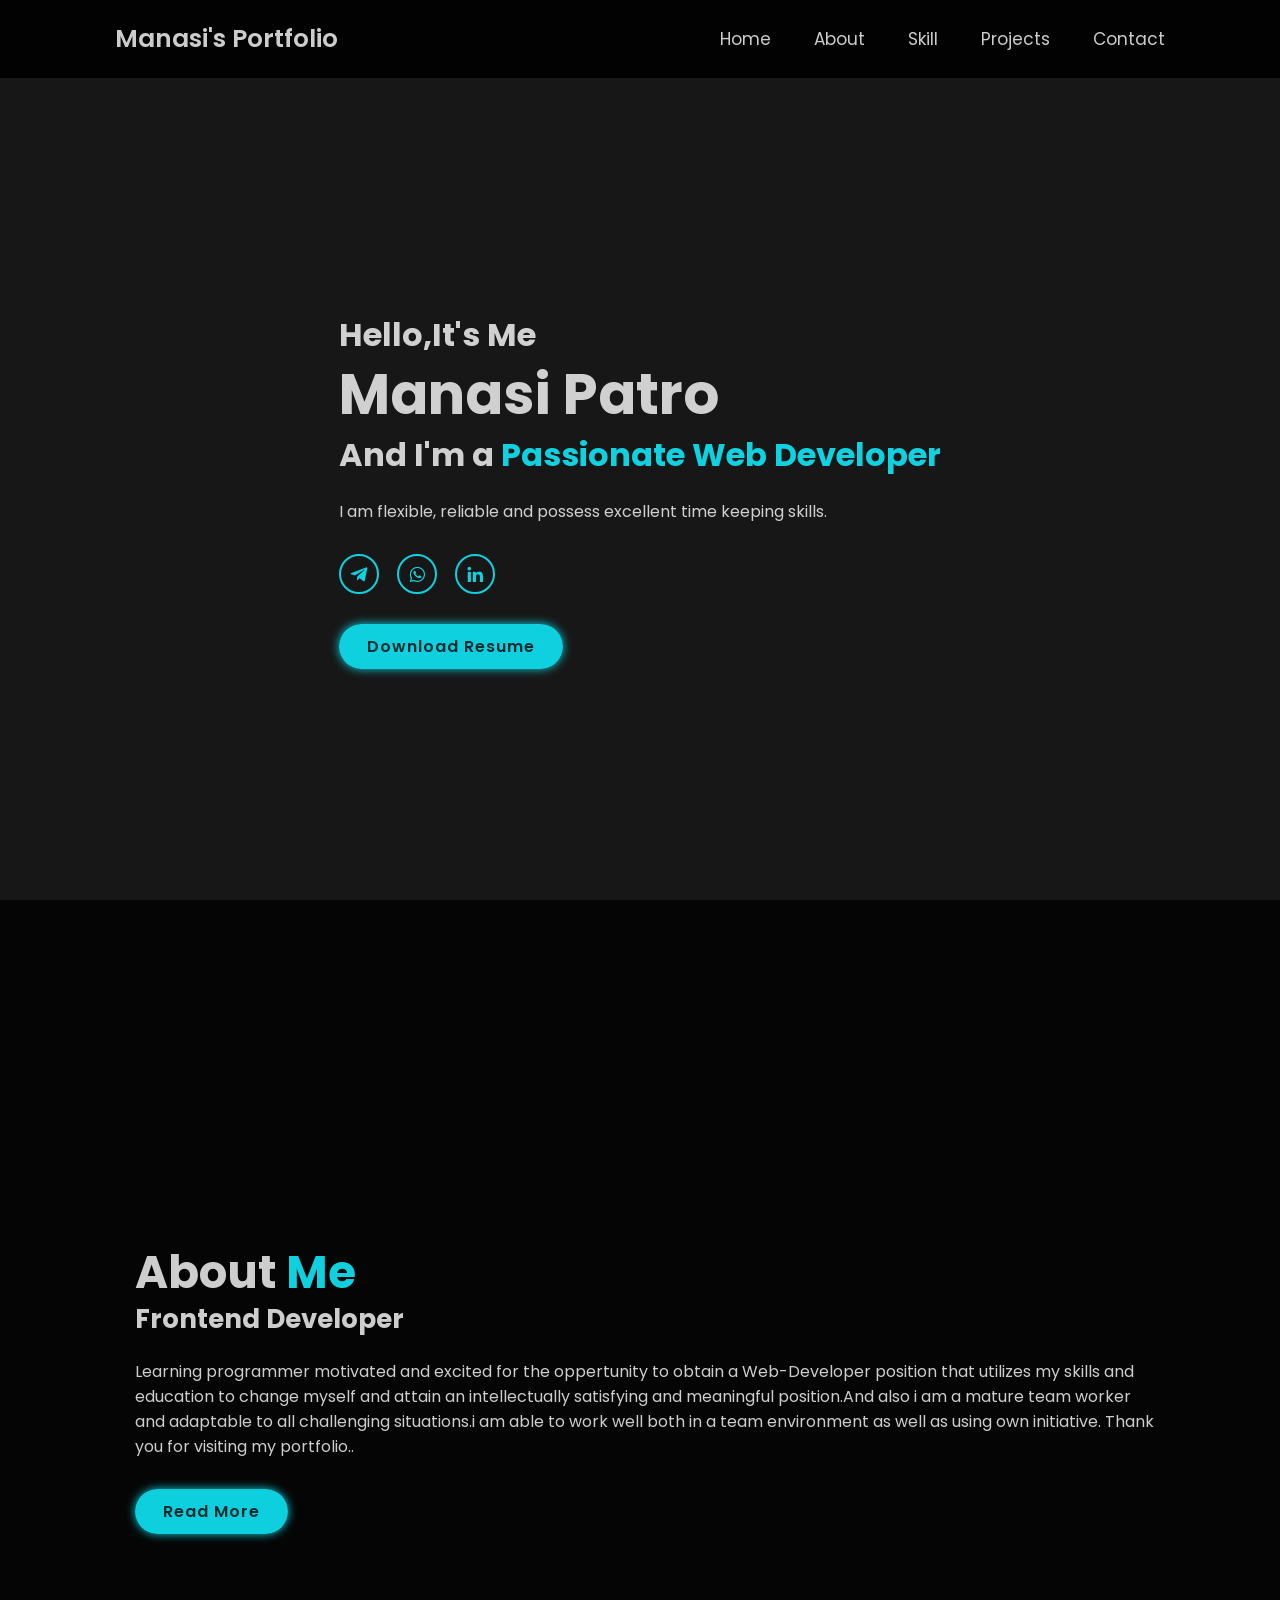
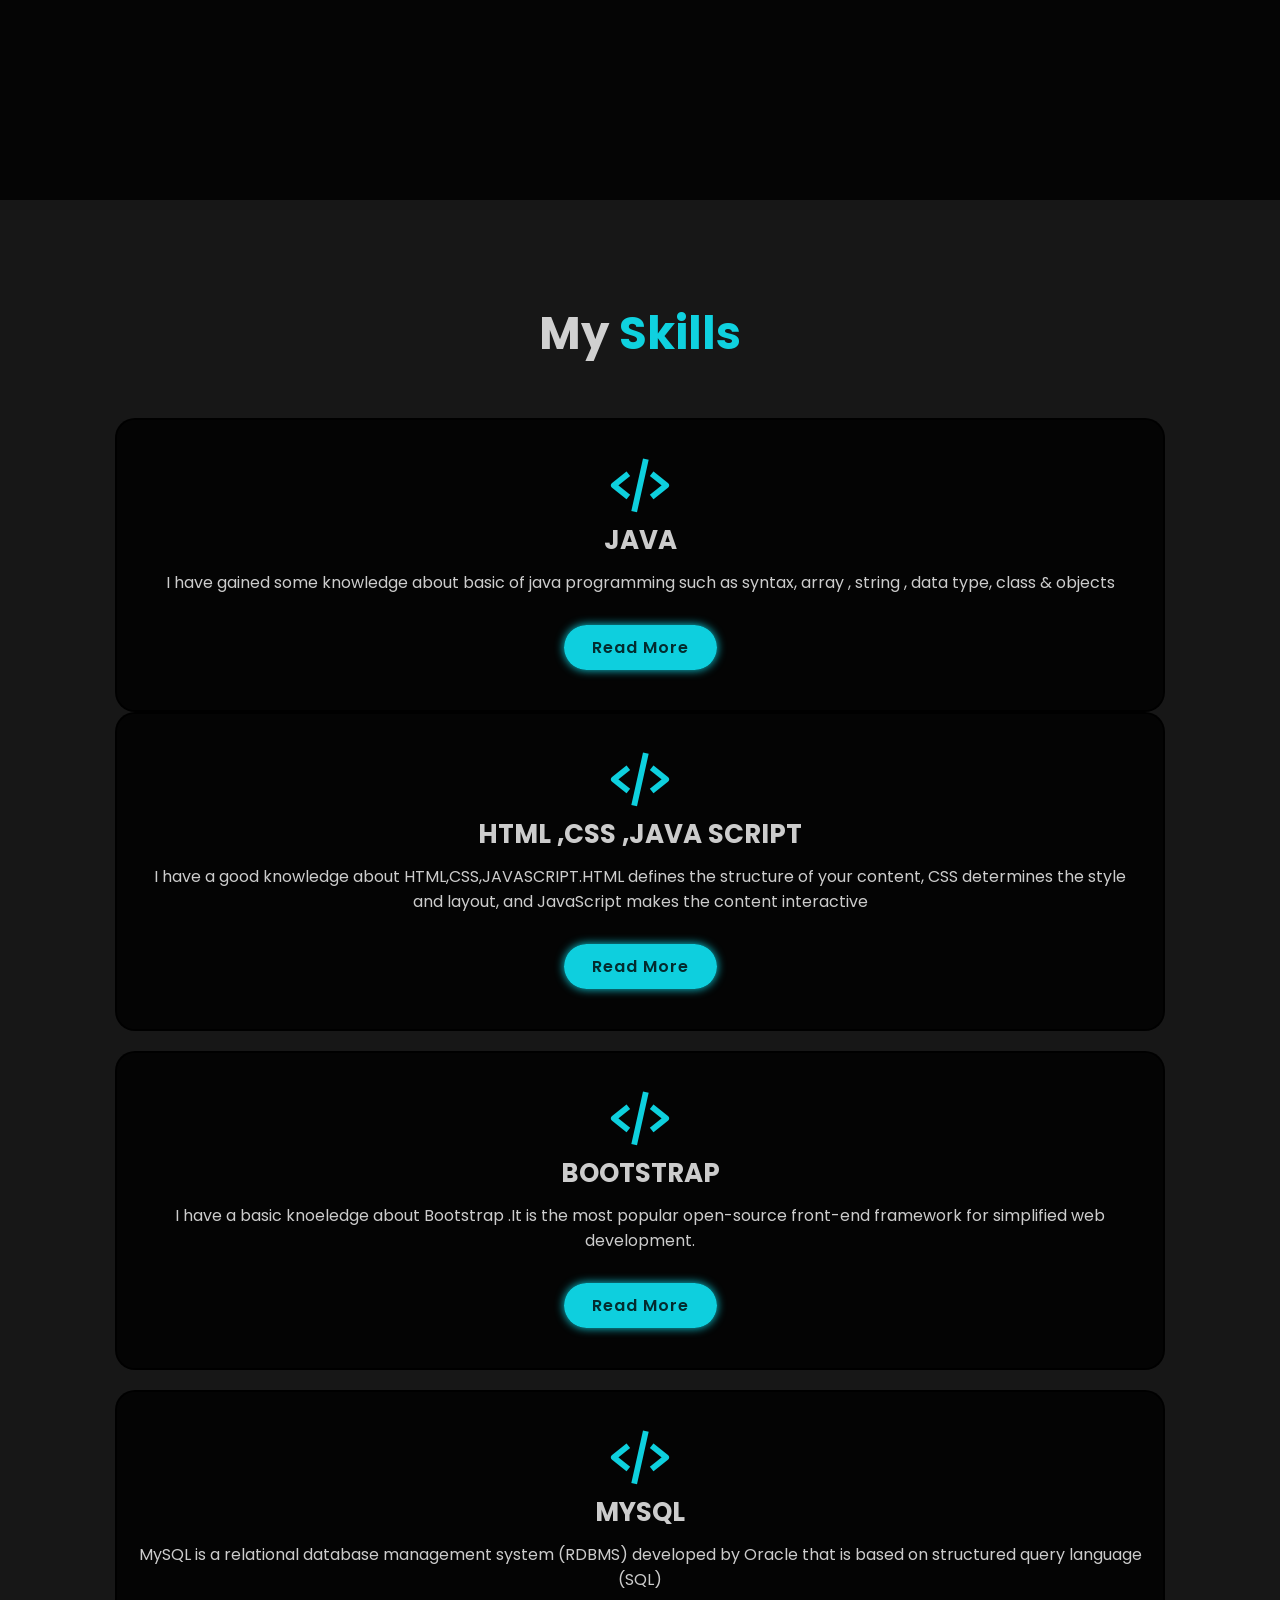
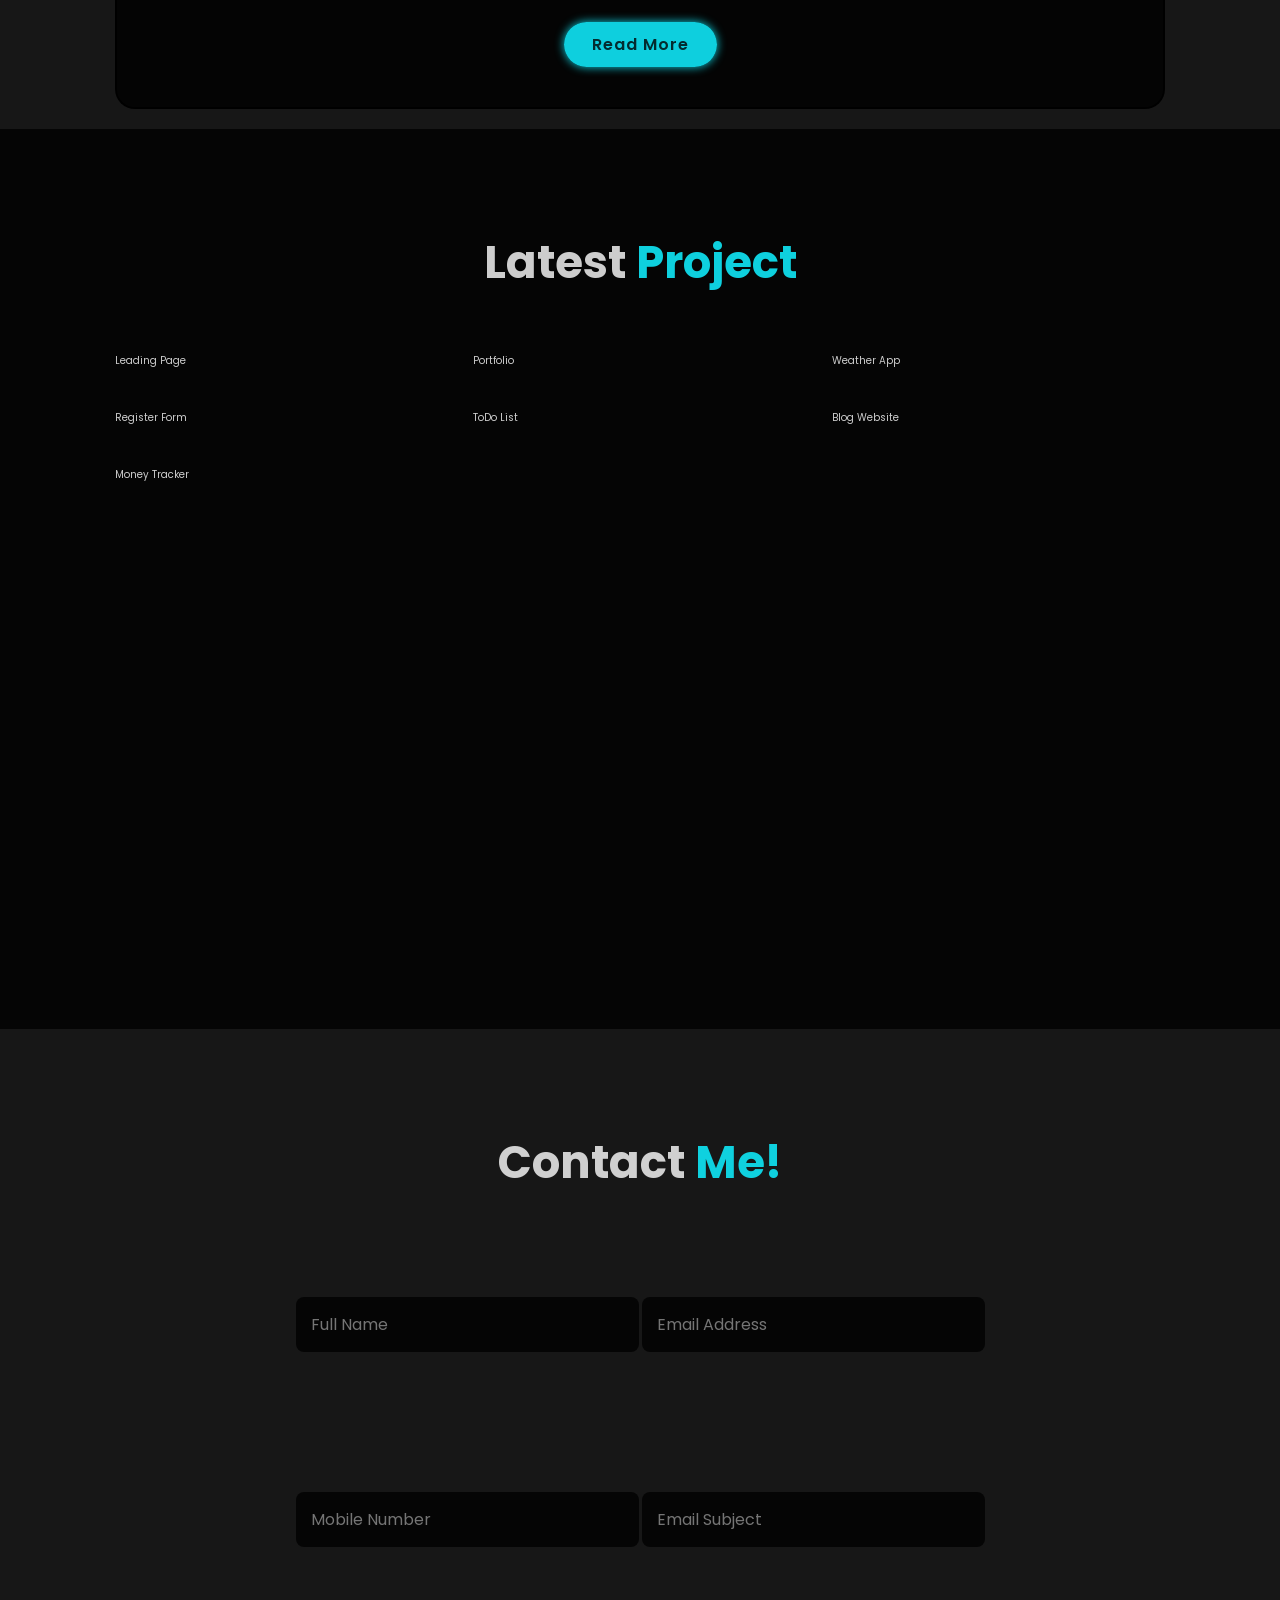
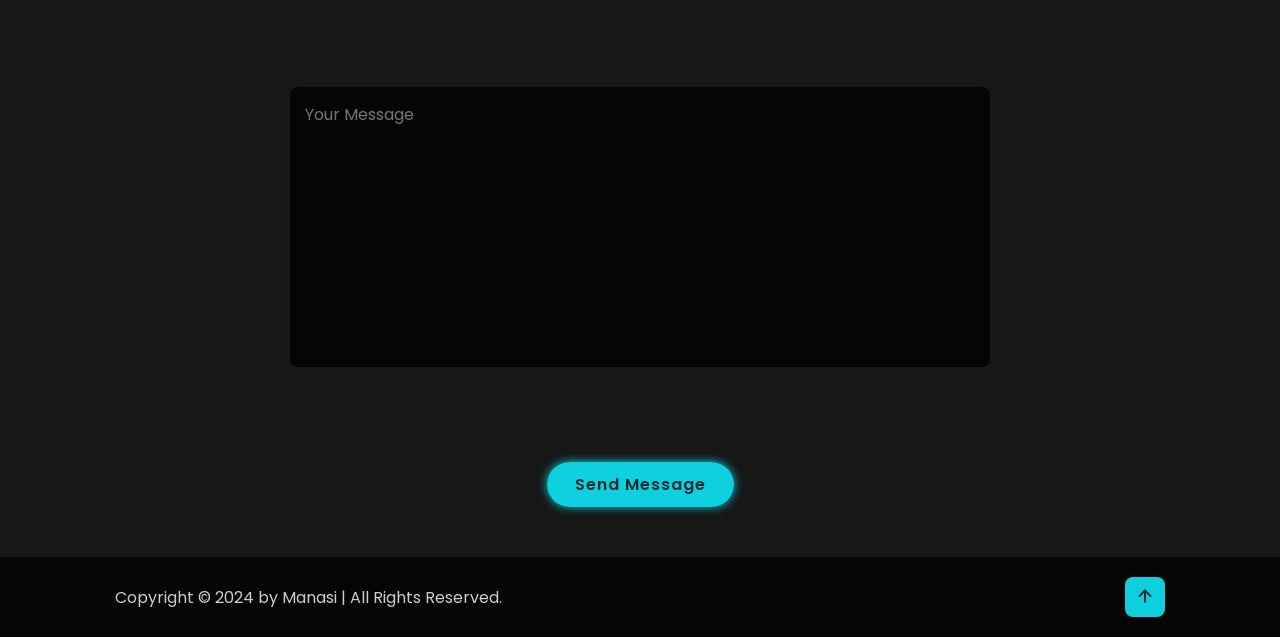
==== index.html @ 5346c467 "portfolio" ====
<!DOCTYPE html>
<html lang="en">

<head>
    <meta charset="UTF-8">
    <meta name="viewport" content="width=device-width, initial-scale=1.0">
    <title>Responsive Personal Portfolio Website Design.</title>

    <link href='https://unpkg.com/boxicons@2.1.4/css/boxicons.min.css' rel='stylesheet'>

    <link rel="stylesheet" href="style.css">
</head>

<body>
    <header class="header">
        <a href="#" class="logo">Manasi's Portfolio</a>

        <i class='bx bx-menu' id="menu-icon"></i>

        <nav class="navbar">
            <a href="#home">Home</a>
            <a href="#about">About</a>
            <a href="#skills">Skill</a>
            <a href="#projects">Projects</a>
            <a href="#contact ">Contact </a>
        </nav>
    </header>

    <section class="home" id="home">
        <div class="home-content">
            <h3>Hello,It's Me</h3>
            <h1>Manasi Patro</h1>
            <h3>And I'm a <span>Passionate Web Developer</span></h3>
            <p>I am flexible, reliable and possess excellent time keeping skills.</p>
            <div class="Social-media">
                <a href="#"><i class='bx bxl-telegram'></i></a>
                <a href="#"><i class='bx bxl-whatsapp'></i></a>
                <a href="#"><i class='bx bxl-linkedin'></i></a>
            </div>
            <a href="#" class="btn">Download Resume</a>
        </div>

        <div class="home.img">
            <img src="https://media.licdn.com/dms/image/D5612AQGA36k3PvzLNA/article-cover_image-shrink_600_2000/0/1673002078258?e=2147483647&v=beta&t=s6FqmcZXHw-Go5ogoYI8n3c76YwVMexVpdmlwT5_arY"
                alt="">
        </div>
    </section>

    <section class="about" id="about">
        <div class="about-img">
            <img src="https://media.licdn.com/dms/image/D5612AQGA36k3PvzLNA/article-cover_image-shrink_600_2000/0/1673002078258?e=2147483647&v=beta&t=s6FqmcZXHw-Go5ogoYI8n3c76YwVMexVpdmlwT5_arY"
                alt="">
        </div>

        <div class="about-content">
            <h2 class="heading">About <span>Me</span></h2>
            <h3>Frontend Developer</h3>
            <p>Learning programmer motivated and excited for the oppertunity to obtain a Web-Developer position that
                utilizes my skills and education to change myself and attain an intellectually satisfying and meaningful
                position.And also i am a mature team worker and adaptable to all challenging situations.i am able to
                work
                well both in a team environment as well as using own initiative. Thank you for visiting my portfolio..
            </p>

            <a href="#" class="btn">Read More</a>
        </div>
    </section>

    <section class="skills" id="skills">
        <h2 class="heading">My<span> Skills</span></h2>

        <div class="skills-container">
            <div class="skills-box">
                <i class="bx bx-code-alt"></i>
                <h3>JAVA</h3>
                <p>I have gained some knowledge about basic of java programming such as syntax, array , string , data
                    type, class & objects</p>
                <a href="#" class="btn">Read More</a>
            </div>
        </div>


        <div class="skills-container">
            <div class="skills-box">
                <i class="bx bx-code-alt"></i>
                <h3>HTML ,CSS ,JAVA SCRIPT</h3>
                <p>I have a good knowledge about HTML,CSS,JAVASCRIPT.HTML defines the structure of your content, CSS
                    determines the style and layout, and JavaScript makes the content interactive</p>
                <a href="#" class="btn">Read More</a>
            </div>

            <div class="skills-container">
                <div class="skills-box">
                    <i class="bx bx-code-alt"></i>
                    <h3>BOOTSTRAP</h3>
                    <p>I have a basic knoeledge about Bootstrap .It is the most popular open-source front-end framework
                        for simplified web development.</p>
                    <a href="#" class="btn">Read More</a>
                </div>

                <div class="skills-container">
                    <div class="skills-box">
                        <i class="bx bx-code-alt"></i>
                        <h3>MYSQL</h3>
                        <p>MySQL is a relational database management system (RDBMS) developed by Oracle that is based on
                            structured query language (SQL)</p>
                        <a href="#" class="btn">Read More</a>
                    </div>
                </div>
    </section>

    <section class="projects" id="projects">
        <h2 class="heading">Latest <span>Project</span></h2>

        <div class="projects-conteiner">
            <div class="projects-box">
                <img src="https://encrypted-tbn0.gstatic.com/images?q=tbn:ANd9GcQ9Umv4Jyt6ZptSyMfSODPLV_JGuS4nUscMlvhY00FwHWkrPTy0Hhmq0gLao0m_uNJgCog&usqp=CAU"
                    alt="">
                <p>Leading Page</p>
            </div>
            <div class="projects-box">
                <img src="https://encrypted-tbn0.gstatic.com/images?q=tbn:ANd9GcTT88Zm6z7mcemKh8YtyqS7hdwsTHar062A1g&s" alt="">
                <p>Portfolio</p>
            </div>
            <div class="projects-box">
                <img src="https://encrypted-tbn0.gstatic.com/images?q=tbn:ANd9GcQpjp1fINmrv2TJn7MfDnSaASzVwJkolo1VUQ&s" alt="">
                <p>Weather App</p>
            </div>
            <div class="projects-box">
                <img src="https://encrypted-tbn0.gstatic.com/images?q=tbn:ANd9GcQZ40Srnz7-66aZY6JfhjZsssEbQzPAqie33g&s" alt="">
                <p>Register Form</p>
            </div>
            <div class="projects-box">
                <img src="https://encrypted-tbn0.gstatic.com/images?q=tbn:ANd9GcRtVe4gMCR1w8HvOLU2ibivRuUnJ_qtQCem3g&s" alt="">
                <p>ToDo List</p>
            </div>
            <div class="projects-box">
                <img src="https://encrypted-tbn0.gstatic.com/images?q=tbn:ANd9GcSWcYi00NpZxYWVCk5fKbSFMB_XpH3rDUDLRg&s" alt="">
                <p>Blog Website</p>
            </div>
            <div class="projects-box">
                <img src="https://encrypted-tbn0.gstatic.com/images?q=tbn:ANd9GcTztNSedQhmfkm4idQ6UwxjBPDTcr3uuOxRIg&s" alt="">
                <p>Money Tracker</p>
            </div>
        </div>
    </section>

    <section class="contact" id="contact">
        <h2 class="heading">Contact<span> Me!</span></h2>

        <form action="#">
            <div class="input-box">
               <input type="text" placeholder="Full Name">
               <input type="email" placeholder="Email Address">
            </div>
            <div class="input-box">
                <input type="number" placeholder="Mobile Number">
                <input type="text" placeholder="Email Subject">
             </div>
        <textarea name="" id="" cols="30" rows="10" placeholder="Your Message"></textarea>
        <input type="submit" value="Send Message" class="btn">
        </form>
    </section>
     
    <footer class="footer">
    <div class="footer-text">
        <p>Copyright &copy; 2024 by Manasi | All Rights Reserved.</p>
    </div>

    <div class="footer-iconTop">
        <a href="#home"><i class='bx bx-up-arrow-alt'></i></a>
    </div>

    </footer>

    <script src="script.js"></script>
</body>

</html>
---- style.css ----
@import url("https://fonts.googleapis.com/css2?family=Poppins:ital,wght@0,100;0,200;0,300;0,400;0,500;0,600;0,700;0,800;0,900;1,100;1,200;1,300;1,400;1,500;1,600;1,700;1,800;1,900&display=swap");

* {
    margin: 0;
    padding: 0;
    box-sizing: border-box;
    text-decoration: none;
    border: none;
    outline: none;
    scroll-behavior: smooth;
    font-family: "poppins", sans-serif;

}
:root{
    --bg-color: rgba(0, 0, 0, 0.911);
    --second-bg-color:rgba(0, 0, 0, 0.79);
    --text-color:rgba(255, 255, 255, 0.801);
    --main-color:rgba(15, 220, 235, 0.945);
}
html{
    font-size: 62.5%;
    overflow-x:hidden ;
}
body{
    background: var(--bg-color);
    color: var(--text-color);
}

section{
    min-height: 100vh;
    padding: 10rem 9% 2rem;
}
.header{
    position: fixed;
    top: 0;
    left: 0;
    width: 100%;
    padding: 2rem 9%;
    background: var(--bg-color);
    display: flex;
    justify-content: space-between;
    align-items: center;
    z-index: 100;
}

.header.sticky{
    border-bottom: .1rem solid rgba(0, 0, 0, .2);
}

.logo{
    font-size: 2.5rem;
    color: var(--text-color);
    font-weight: 600;
    cursor: default;
}

.navbar a{
    font-size: 1.7rem;
    color: var(--text-color);
    margin-left: 4rem;
    transition: 3s;
}

.navbar a:hover,
.navbar a.active {
    color: var(--main-color);
}

#menu-icon{
    font-size: 3.6rem;
    color: var(--text-color);
    display: none;
}

.home{
    display: flex;
    justify-content: center;
    align-items: center;
}

.home-img img{
    width: 22vw;
    font-size: 50px;
}

.home-content h3{
    font-size: 3.2rem;
    font-weight: 700;
}

.home-content h3:nth-of-type(2){
    margin-bottom: 2rem;
}

span{
    color: var(--main-color);
}

.home-content h1{
    font-size: 5.6rem;
    font-weight: 700;
    line-height: 1.3;
}

.home-content p{
    font-size: 1.6rem;
}

.Social-media a{
    display: inline-flex;
    justify-content: center;
    align-items: center;
    width: 4rem;
    height: 4rem;
    background: transparent;
    border: .2rem solid var(--main-color);
    border-radius: 50%;
    font-size: 2rem;
    color: var(--main-color);
    margin: 3rem 1.5rem 3rem 0;
    transition: .5s ease;
}

.Social-media a:hover{
    background: var(--main-color);
    color: var(--second-bg-color);
    box-shadow: 0 0 1rem var(--main-color);
}

.btn{
    display: inline-block;
    padding: 1rem 2.8rem;
    background: var(--main-color);
    border-radius: 4rem;
    box-shadow: 0 0 1rem;
    box-shadow:  0 0 1rem var(--main-color);
    font-size: 1.6rem;
    color: var(--second-bg-color);
    letter-spacing: .1rem;
    font-weight: 600;
    transition: .5s ease;
}

.btn:hover{
    box-shadow: none;
}

.about{
    display: flex;
    justify-content: center;
    align-items: center;
    gap: 2rem;
    background: var(--second-bg-color);
}

.about-img img{
    width: 20vw;

}

.heading{
    text-align: center;
    font-size: 4.5rem;
}

.about-content h2{
    text-align: left;
    line-height: 1.2;
}

.about-content h3{
    font-size: 2.6rem;
}

.about-content p{
    font-size: 1.6rem;
    margin: 2rem 0 3rem;
}

.skills h2 {
    margin-bottom: 5rem;
}

.skills-container {
    display: flex;
    justify-content: center;
    align-items: center;
    flex-wrap: wrap;
    gap: 2rem;
}

.skills-container .skills-box {
    flex: 1 1 30rem;
    background: var(--second-bg-color);
    padding: 3rem 2rem 4rem;
    border-radius: 2rem;
    text-align: center;
    border:  .2rem solid var(--bg-color);
    transform: .5s ease;
}

.skills-container .skills-box:hover {
    border-color: var(--main-color);
    transform: scale(1.02);
}

.skills-box i{
    font-size: 7rem;
    color: var(--main-color);
}

.skills-box h3{
    font-size: 2.6rem;
}

.skills-box p{
    font-size: 1.6rem;
    margin: 1rem 0 3rem; 
}

.projects{
    background: var(--second-bg-color)
}

.projects h2{
    margin-bottom: 4rem ;
}

.projects-conteiner{
    display: grid;
    grid-template-columns: repeat(3, 1fr);
    align-items: center;
    gap: 2.5rem;
}

.contact h2{
    margin-bottom: 3rem;
}

.contact form{
    max-width: 70rem;
    margin: 1rem auto;
    text-align: center;
    margin-bottom: 3rem;
}

.contact form .input-box input,
.contact form textarea{
    width: 100%;
    padding: 1.5rem;
    font-size: 1.6rem;
    color: var(--text-color);
    background: var(--second-bg-color);
    border-radius: .8rem;
    margin: 7rem 0;
}

.contact form .input-box input{
    width: 49%;
}

.contact form textarea{
    resize: none;
}

.contact form .btn{
    margin-top: 2rem;
    cursor: pointer;
}

.footer{
    display: flex;
    justify-content: space-between;
    align-items: center;
    flex-wrap: wrap;
    padding: 2rem 9%;
    background: var(--second-bg-color);
}

.footer-text p{
    font-size: 1.6rem;
}

.footer-iconTop a {
    display: inline-flex;
    justify-content: center;
    align-items: center;
    padding: .8rem;
    background:var(--main-color);
    border-radius: .8rem;
    transition: .5s ease;
}

.footer-iconTop a:hover{
    box-shadow: 0 0 1rem var(--main-color);
}

.footer-iconTop a i {
    font-size: 2.4rem;
    color: var(--second-bg-color);
}

@media (max-width: 1200px){
    html{
        font-size: 55%;
    }
}

@media (max-width: 991px){
    .header {
          padding: 2rem 3%;
    }

    section {
        padding: 10rem 3% 2rem;
    }

    .footer {
        padding: 2rem 3%;
    }
    
}

@media (max-width: 768px){
    #menu-icon {
        display: block;
    }

    .navbar{
        position: absolute;
        top: 100%;
        left: 0;
        width: 100%;
        padding: 1rem 3%;
        background: var(--bg-color);
        border-top: .1rem solid rgba(0, 0, 0, .2);
        box-shadow: 0 .5rem 1rem rgba(0, 0, 0, .2);
        display: none;
    }

    .navbar.active {
        display: block;
    }

    .navbar a {
        display: block;
        font-size: 2rem;
        margin: 3rem 0;
    }

    .home {
        flex-direction: column;
    }

    .home-content h3 {
        font-size: 2.6rem;
    }

    .home-content h1 {
        font-size: 5rem;
    }

    .home-img img {
        width: 70vw;
        margin-top: 4rem;
    }

    .about {
        flex-direction: column-reverse;
    }

    .about-img {
        width: 70vw;
        margin-top: 4rem;
    }
}
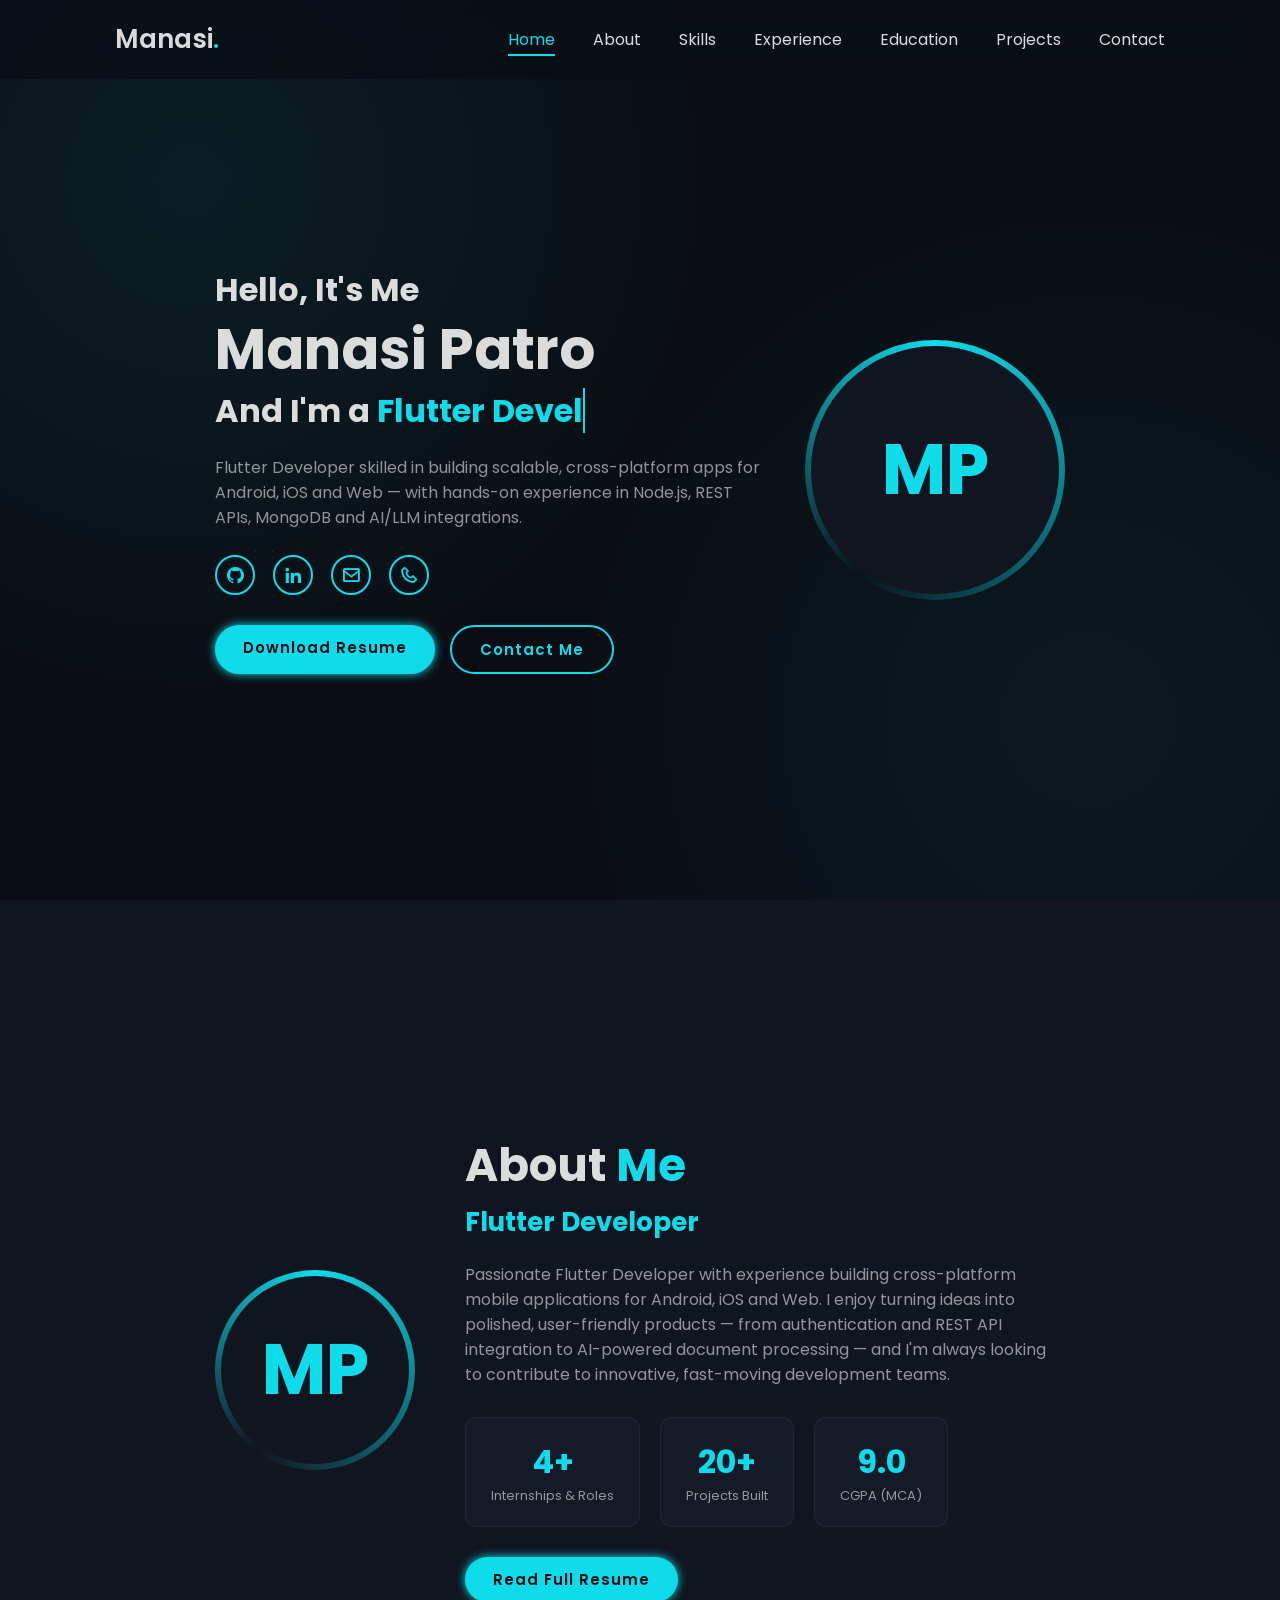
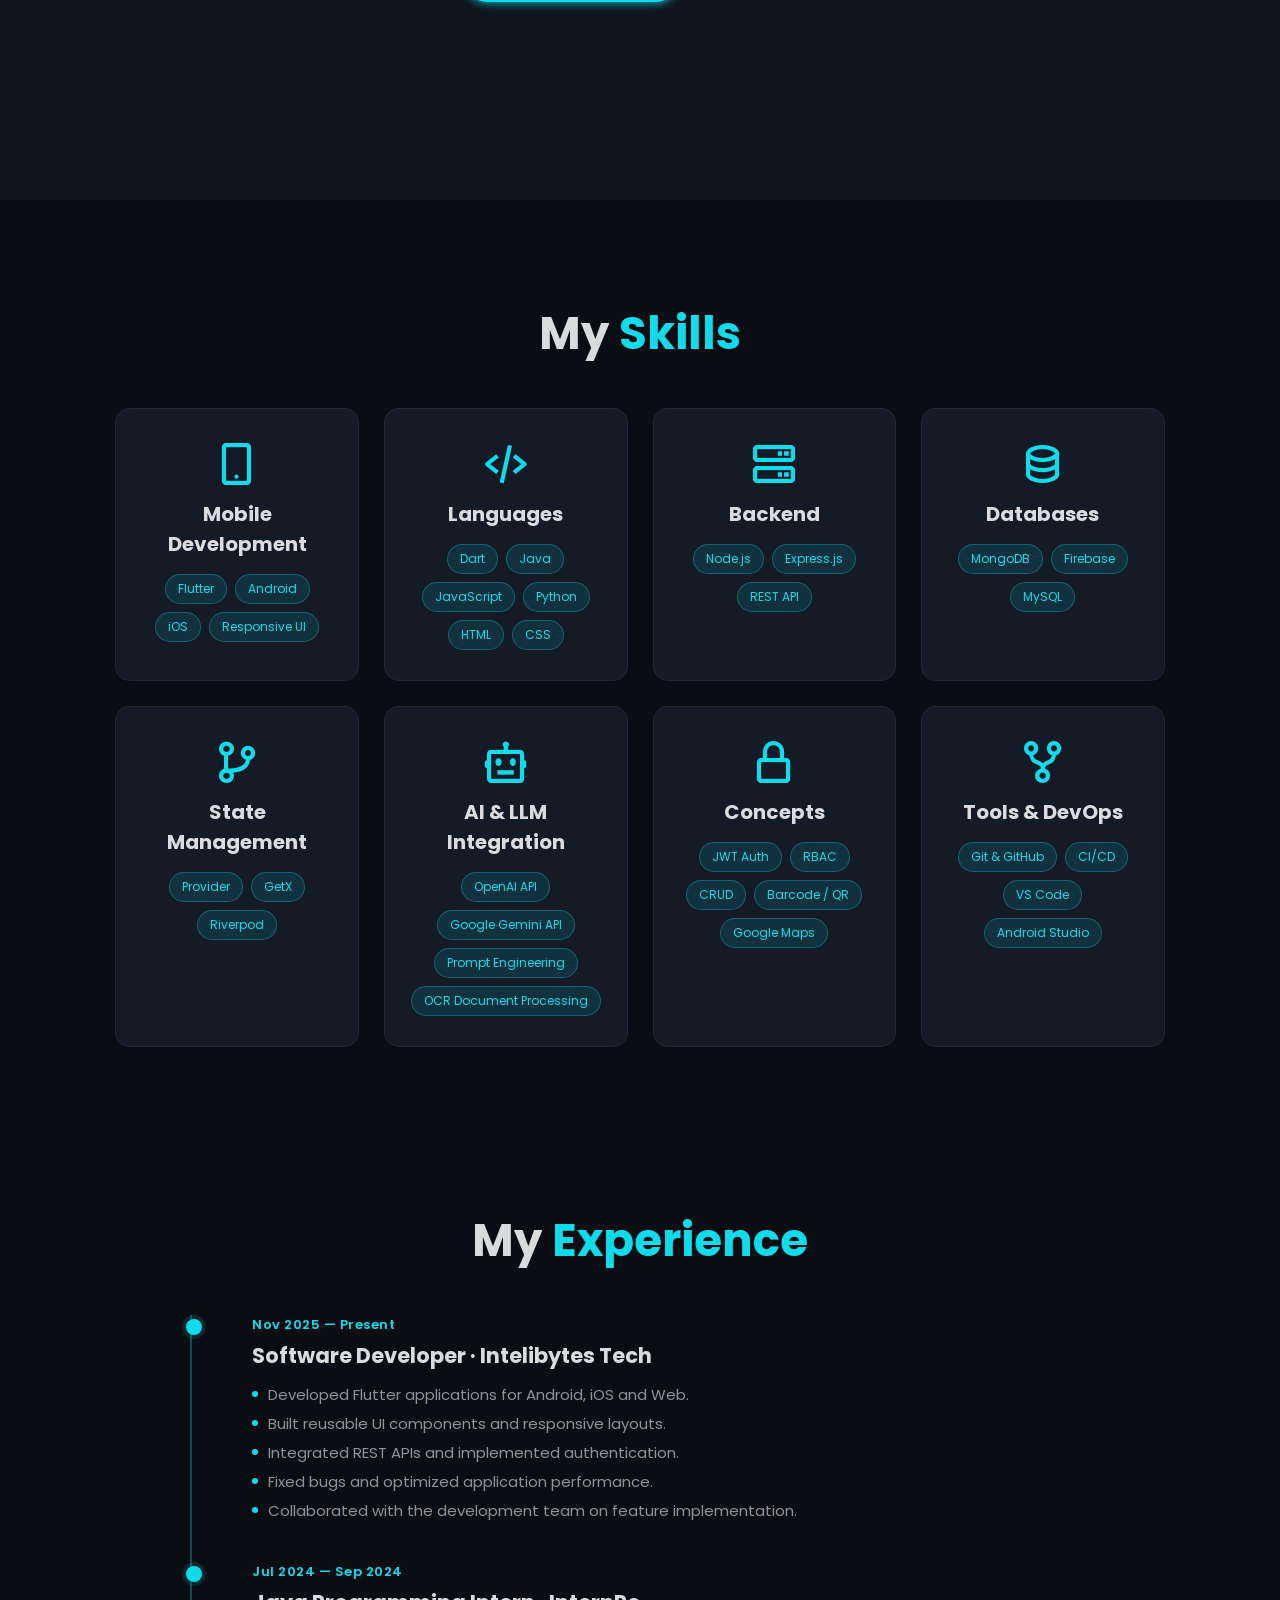
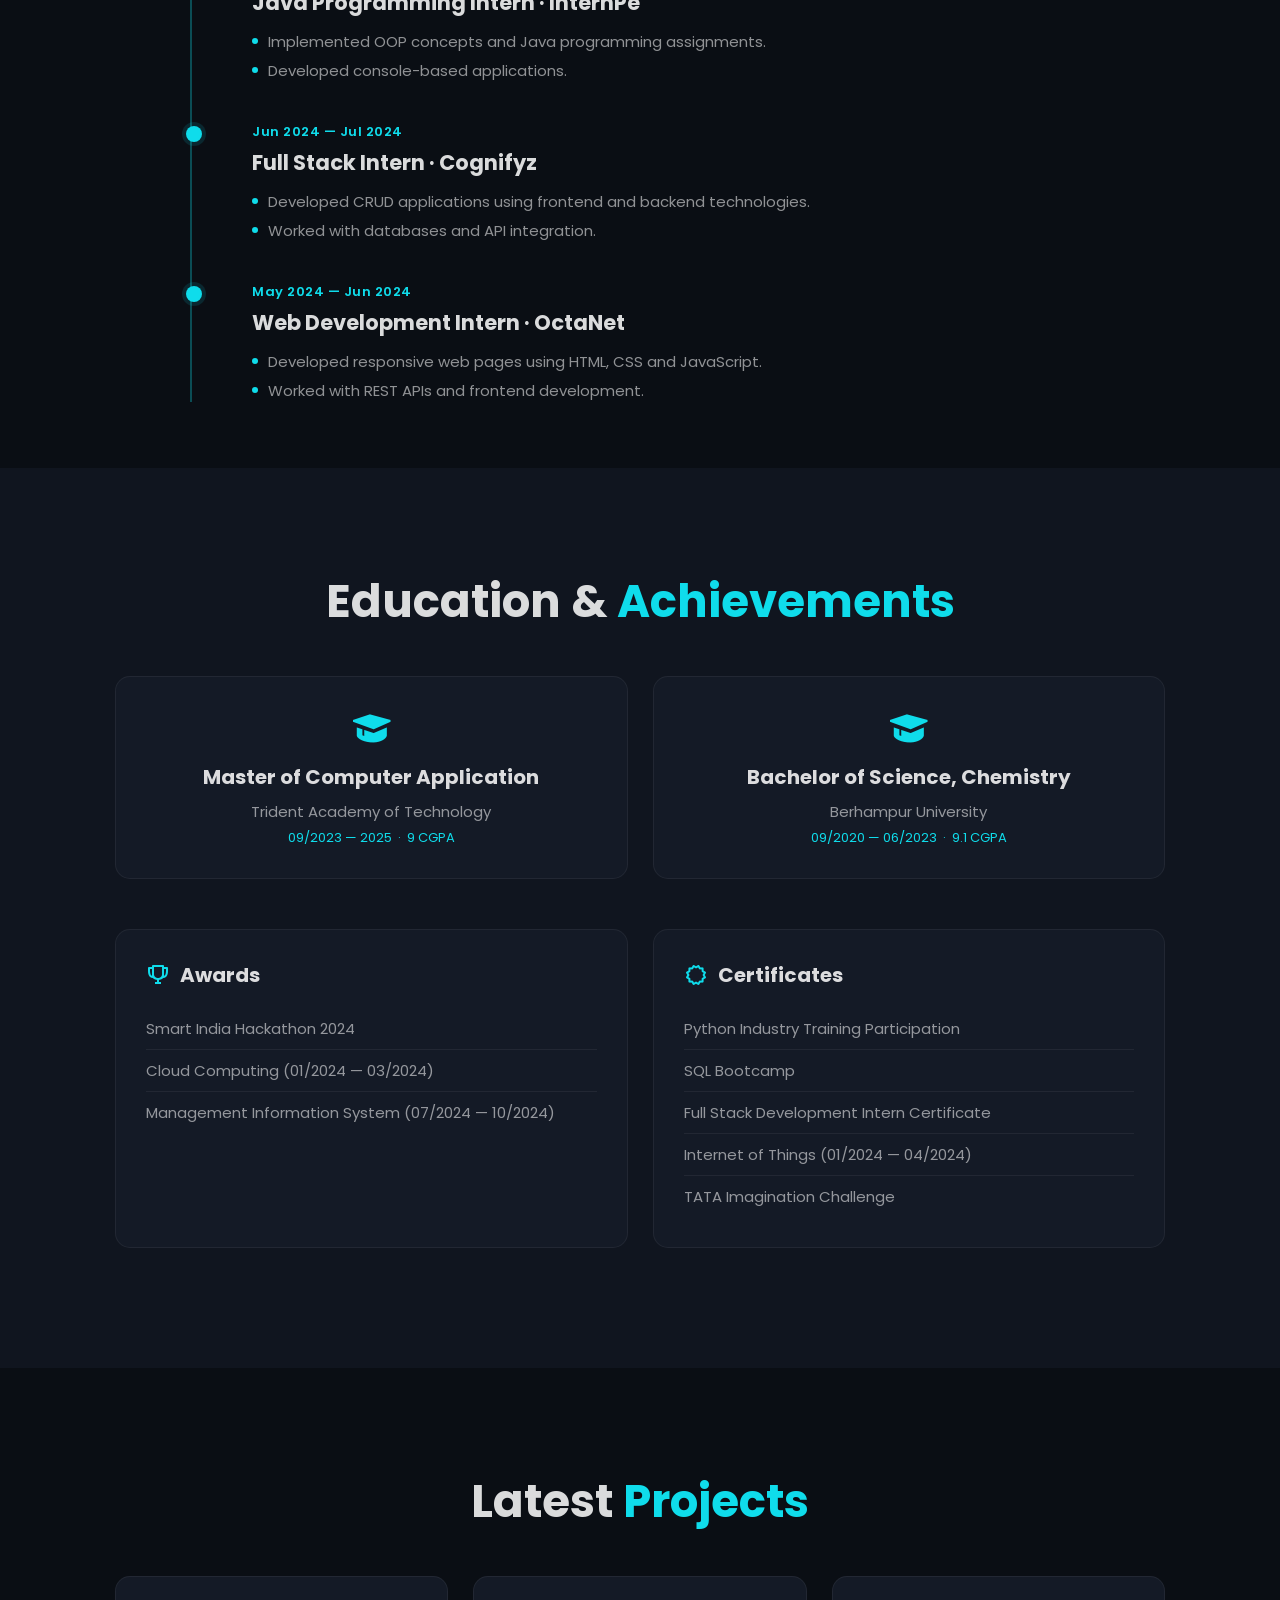
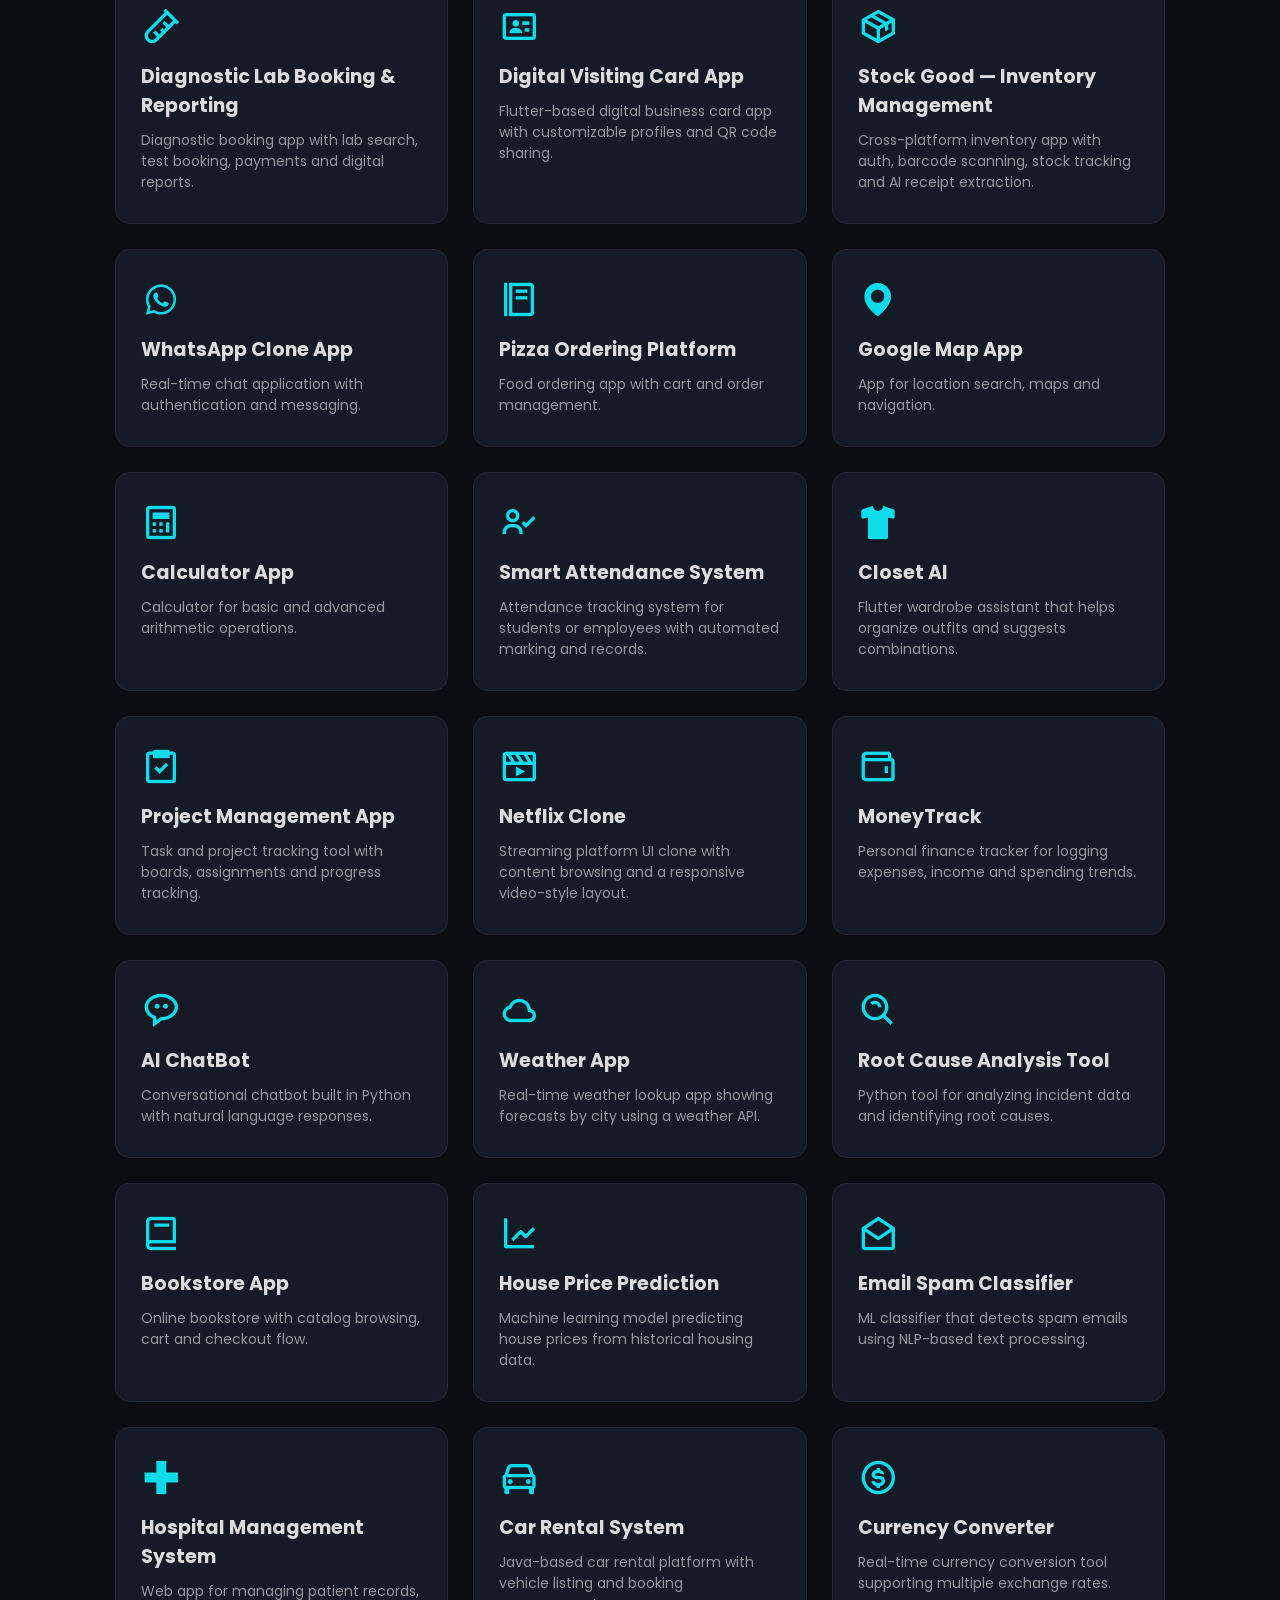
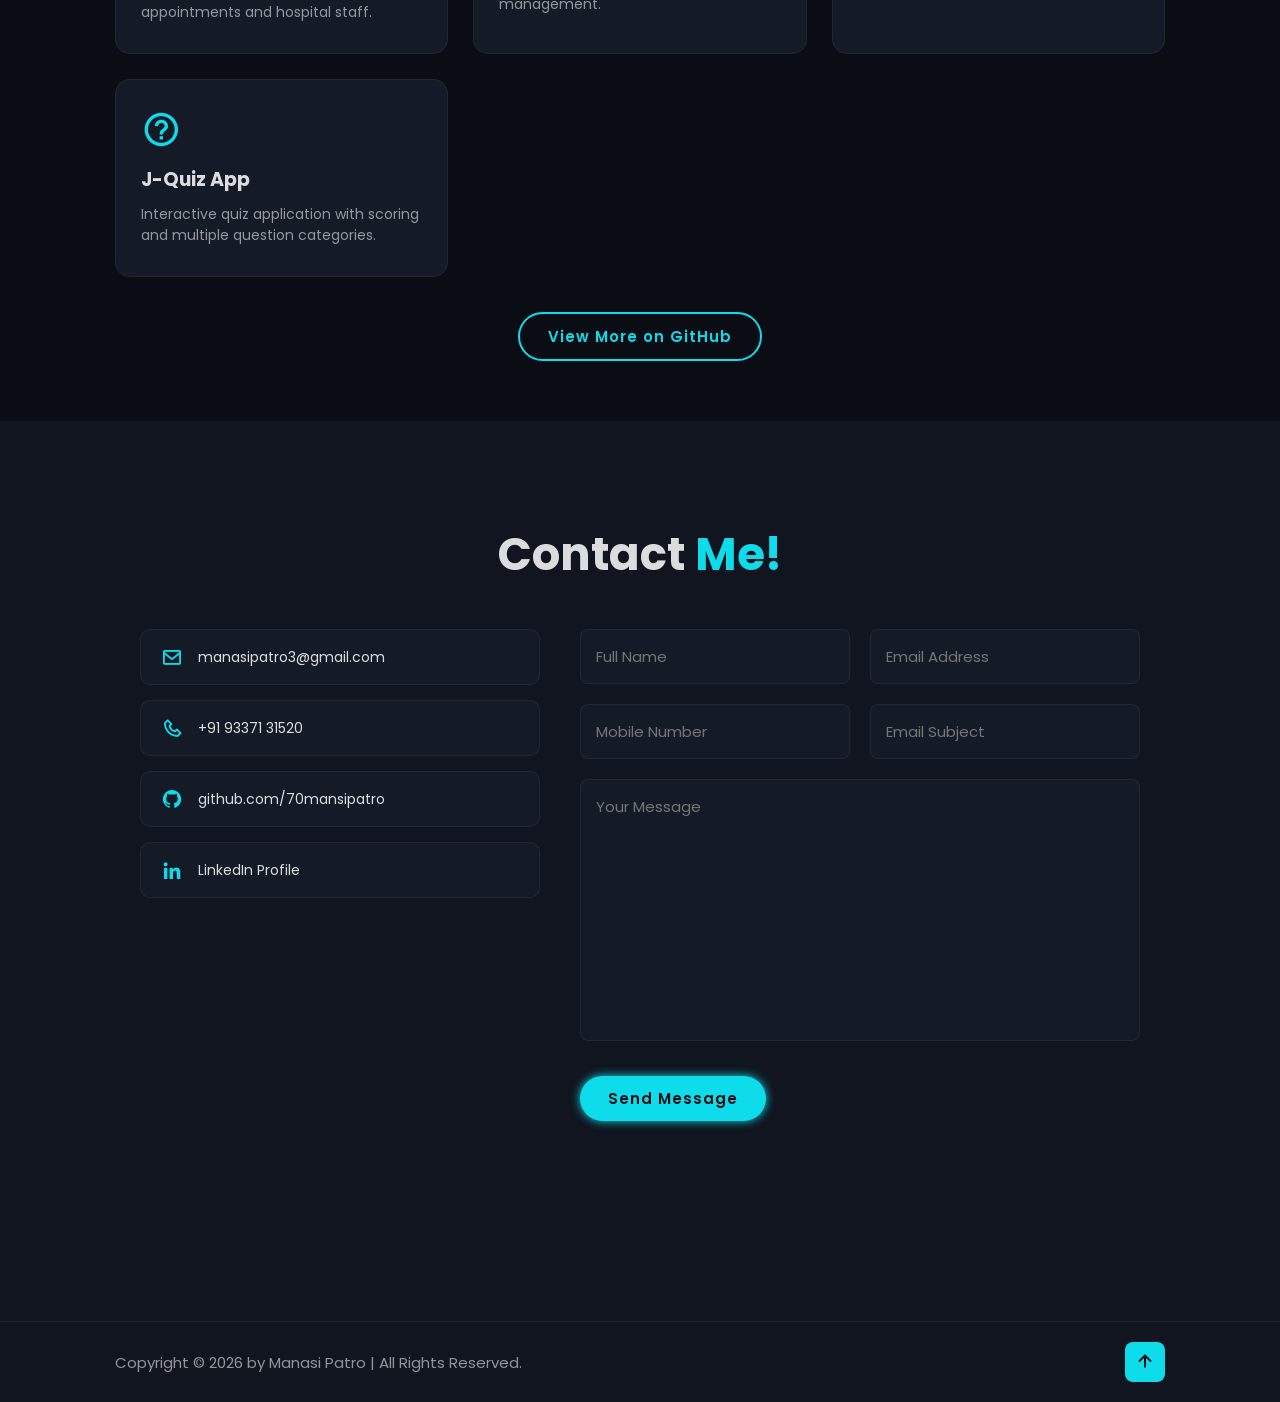
==== commit b0426908: "update" ====
--- a/index.html
+++ b/index.html
@@ -4,176 +4,453 @@
 <head>
     <meta charset="UTF-8">
     <meta name="viewport" content="width=device-width, initial-scale=1.0">
-    <title>Responsive Personal Portfolio Website Design.</title>
+    <title>Manasi Patro | Flutter Developer</title>
+    <meta name="description" content="Manasi Patro - Flutter Developer building cross-platform apps for Android, iOS and Web.">
 
     <link href='https://unpkg.com/boxicons@2.1.4/css/boxicons.min.css' rel='stylesheet'>
-
     <link rel="stylesheet" href="style.css">
 </head>
 
 <body>
     <header class="header">
-        <a href="#" class="logo">Manasi's Portfolio</a>
+        <a href="#home" class="logo">Manasi<span>.</span></a>
 
         <i class='bx bx-menu' id="menu-icon"></i>
 
         <nav class="navbar">
-            <a href="#home">Home</a>
+            <a href="#home" class="active">Home</a>
             <a href="#about">About</a>
-            <a href="#skills">Skill</a>
+            <a href="#skills">Skills</a>
+            <a href="#experience">Experience</a>
+            <a href="#education">Education</a>
             <a href="#projects">Projects</a>
-            <a href="#contact ">Contact </a>
+            <a href="#contact">Contact</a>
         </nav>
     </header>
 
     <section class="home" id="home">
         <div class="home-content">
-            <h3>Hello,It's Me</h3>
+            <h3>Hello, It's Me</h3>
             <h1>Manasi Patro</h1>
-            <h3>And I'm a <span>Passionate Web Developer</span></h3>
-            <p>I am flexible, reliable and possess excellent time keeping skills.</p>
-            <div class="Social-media">
-                <a href="#"><i class='bx bxl-telegram'></i></a>
-                <a href="#"><i class='bx bxl-whatsapp'></i></a>
-                <a href="#"><i class='bx bxl-linkedin'></i></a>
-            </div>
-            <a href="#" class="btn">Download Resume</a>
-        </div>
-
-        <div class="home.img">
-            <img src="https://media.licdn.com/dms/image/D5612AQGA36k3PvzLNA/article-cover_image-shrink_600_2000/0/1673002078258?e=2147483647&v=beta&t=s6FqmcZXHw-Go5ogoYI8n3c76YwVMexVpdmlwT5_arY"
-                alt="">
+            <h3>And I'm a <span class="multiple-text"></span></h3>
+            <p>Flutter Developer skilled in building scalable, cross-platform apps for Android, iOS and Web —
+                with hands-on experience in Node.js, REST APIs, MongoDB and AI/LLM integrations.</p>
+
+            <div class="social-media">
+                <a href="https://github.com/70mansipatro" target="_blank" rel="noopener" aria-label="GitHub"><i class='bx bxl-github'></i></a>
+                <a href="https://www.linkedin.com/in/t-b-manasi-patro-6a5086290" target="_blank" rel="noopener" aria-label="LinkedIn"><i class='bx bxl-linkedin'></i></a>
+                <a href="mailto:manasipatro3@gmail.com" aria-label="Email"><i class='bx bx-envelope'></i></a>
+                <a href="tel:+919337131520" aria-label="Phone"><i class='bx bx-phone'></i></a>
+            </div>
+
+            <div class="btn-group">
+                <a href="resume.html" class="btn" target="_blank" rel="noopener">Download Resume</a>
+                <a href="#contact" class="btn btn-outline">Contact Me</a>
+            </div>
+        </div>
+
+        <div class="home-img">
+            <div class="avatar-ring">
+                <div class="avatar">MP</div>
+            </div>
         </div>
     </section>
 
     <section class="about" id="about">
         <div class="about-img">
-            <img src="https://media.licdn.com/dms/image/D5612AQGA36k3PvzLNA/article-cover_image-shrink_600_2000/0/1673002078258?e=2147483647&v=beta&t=s6FqmcZXHw-Go5ogoYI8n3c76YwVMexVpdmlwT5_arY"
-                alt="">
+            <div class="avatar-ring small">
+                <div class="avatar">MP</div>
+            </div>
         </div>
 
         <div class="about-content">
             <h2 class="heading">About <span>Me</span></h2>
-            <h3>Frontend Developer</h3>
-            <p>Learning programmer motivated and excited for the oppertunity to obtain a Web-Developer position that
-                utilizes my skills and education to change myself and attain an intellectually satisfying and meaningful
-                position.And also i am a mature team worker and adaptable to all challenging situations.i am able to
-                work
-                well both in a team environment as well as using own initiative. Thank you for visiting my portfolio..
-            </p>
-
-            <a href="#" class="btn">Read More</a>
+            <h3>Flutter Developer</h3>
+            <p>Passionate Flutter Developer with experience building cross-platform mobile applications for
+                Android, iOS and Web. I enjoy turning ideas into polished, user-friendly products — from
+                authentication and REST API integration to AI-powered document processing — and I'm always
+                looking to contribute to innovative, fast-moving development teams.</p>
+
+            <div class="stats">
+                <div class="stat-box">
+                    <h3>4+</h3>
+                    <p>Internships &amp; Roles</p>
+                </div>
+                <div class="stat-box">
+                    <h3>20+</h3>
+                    <p>Projects Built</p>
+                </div>
+                <div class="stat-box">
+                    <h3>9.0</h3>
+                    <p>CGPA (MCA)</p>
+                </div>
+            </div>
+
+            <a href="resume.html" class="btn" target="_blank" rel="noopener">Read Full Resume</a>
         </div>
     </section>
 
     <section class="skills" id="skills">
-        <h2 class="heading">My<span> Skills</span></h2>
+        <h2 class="heading">My <span>Skills</span></h2>
 
         <div class="skills-container">
             <div class="skills-box">
+                <i class="bx bx-mobile-alt"></i>
+                <h3>Mobile Development</h3>
+                <div class="chip-group">
+                    <span class="chip">Flutter</span>
+                    <span class="chip">Android</span>
+                    <span class="chip">iOS</span>
+                    <span class="chip">Responsive UI</span>
+                </div>
+            </div>
+
+            <div class="skills-box">
                 <i class="bx bx-code-alt"></i>
-                <h3>JAVA</h3>
-                <p>I have gained some knowledge about basic of java programming such as syntax, array , string , data
-                    type, class & objects</p>
-                <a href="#" class="btn">Read More</a>
-            </div>
-        </div>
-
-
-        <div class="skills-container">
-            <div class="skills-box">
-                <i class="bx bx-code-alt"></i>
-                <h3>HTML ,CSS ,JAVA SCRIPT</h3>
-                <p>I have a good knowledge about HTML,CSS,JAVASCRIPT.HTML defines the structure of your content, CSS
-                    determines the style and layout, and JavaScript makes the content interactive</p>
-                <a href="#" class="btn">Read More</a>
-            </div>
-
-            <div class="skills-container">
-                <div class="skills-box">
-                    <i class="bx bx-code-alt"></i>
-                    <h3>BOOTSTRAP</h3>
-                    <p>I have a basic knoeledge about Bootstrap .It is the most popular open-source front-end framework
-                        for simplified web development.</p>
-                    <a href="#" class="btn">Read More</a>
-                </div>
-
-                <div class="skills-container">
-                    <div class="skills-box">
-                        <i class="bx bx-code-alt"></i>
-                        <h3>MYSQL</h3>
-                        <p>MySQL is a relational database management system (RDBMS) developed by Oracle that is based on
-                            structured query language (SQL)</p>
-                        <a href="#" class="btn">Read More</a>
-                    </div>
-                </div>
+                <h3>Languages</h3>
+                <div class="chip-group">
+                    <span class="chip">Dart</span>
+                    <span class="chip">Java</span>
+                    <span class="chip">JavaScript</span>
+                    <span class="chip">Python</span>
+                    <span class="chip">HTML</span>
+                    <span class="chip">CSS</span>
+                </div>
+            </div>
+
+            <div class="skills-box">
+                <i class="bx bx-server"></i>
+                <h3>Backend</h3>
+                <div class="chip-group">
+                    <span class="chip">Node.js</span>
+                    <span class="chip">Express.js</span>
+                    <span class="chip">REST API</span>
+                </div>
+            </div>
+
+            <div class="skills-box">
+                <i class="bx bx-data"></i>
+                <h3>Databases</h3>
+                <div class="chip-group">
+                    <span class="chip">MongoDB</span>
+                    <span class="chip">Firebase</span>
+                    <span class="chip">MySQL</span>
+                </div>
+            </div>
+
+            <div class="skills-box">
+                <i class="bx bx-git-branch"></i>
+                <h3>State Management</h3>
+                <div class="chip-group">
+                    <span class="chip">Provider</span>
+                    <span class="chip">GetX</span>
+                    <span class="chip">Riverpod</span>
+                </div>
+            </div>
+
+            <div class="skills-box">
+                <i class="bx bx-bot"></i>
+                <h3>AI &amp; LLM Integration</h3>
+                <div class="chip-group">
+                    <span class="chip">OpenAI API</span>
+                    <span class="chip">Google Gemini API</span>
+                    <span class="chip">Prompt Engineering</span>
+                    <span class="chip">OCR Document Processing</span>
+                </div>
+            </div>
+
+            <div class="skills-box">
+                <i class="bx bx-lock-alt"></i>
+                <h3>Concepts</h3>
+                <div class="chip-group">
+                    <span class="chip">JWT Auth</span>
+                    <span class="chip">RBAC</span>
+                    <span class="chip">CRUD</span>
+                    <span class="chip">Barcode / QR</span>
+                    <span class="chip">Google Maps</span>
+                </div>
+            </div>
+
+            <div class="skills-box">
+                <i class="bx bx-git-repo-forked"></i>
+                <h3>Tools &amp; DevOps</h3>
+                <div class="chip-group">
+                    <span class="chip">Git &amp; GitHub</span>
+                    <span class="chip">CI/CD</span>
+                    <span class="chip">VS Code</span>
+                    <span class="chip">Android Studio</span>
+                </div>
+            </div>
+        </div>
+    </section>
+
+    <section class="experience" id="experience">
+        <h2 class="heading">My <span>Experience</span></h2>
+
+        <div class="timeline">
+            <div class="timeline-item">
+                <div class="timeline-dot"></div>
+                <div class="timeline-content">
+                    <span class="timeline-date">Nov 2025 — Present</span>
+                    <h3>Software Developer · Intelibytes Tech</h3>
+                    <ul>
+                        <li>Developed Flutter applications for Android, iOS and Web.</li>
+                        <li>Built reusable UI components and responsive layouts.</li>
+                        <li>Integrated REST APIs and implemented authentication.</li>
+                        <li>Fixed bugs and optimized application performance.</li>
+                        <li>Collaborated with the development team on feature implementation.</li>
+                    </ul>
+                </div>
+            </div>
+
+            <div class="timeline-item">
+                <div class="timeline-dot"></div>
+                <div class="timeline-content">
+                    <span class="timeline-date">Jul 2024 — Sep 2024</span>
+                    <h3>Java Programming Intern · InternPe</h3>
+                    <ul>
+                        <li>Implemented OOP concepts and Java programming assignments.</li>
+                        <li>Developed console-based applications.</li>
+                    </ul>
+                </div>
+            </div>
+
+            <div class="timeline-item">
+                <div class="timeline-dot"></div>
+                <div class="timeline-content">
+                    <span class="timeline-date">Jun 2024 — Jul 2024</span>
+                    <h3>Full Stack Intern · Cognifyz</h3>
+                    <ul>
+                        <li>Developed CRUD applications using frontend and backend technologies.</li>
+                        <li>Worked with databases and API integration.</li>
+                    </ul>
+                </div>
+            </div>
+
+            <div class="timeline-item">
+                <div class="timeline-dot"></div>
+                <div class="timeline-content">
+                    <span class="timeline-date">May 2024 — Jun 2024</span>
+                    <h3>Web Development Intern · OctaNet</h3>
+                    <ul>
+                        <li>Developed responsive web pages using HTML, CSS and JavaScript.</li>
+                        <li>Worked with REST APIs and frontend development.</li>
+                    </ul>
+                </div>
+            </div>
+        </div>
+    </section>
+
+    <section class="education" id="education">
+        <h2 class="heading">Education &amp; <span>Achievements</span></h2>
+
+        <div class="education-container">
+            <div class="education-box">
+                <i class='bx bxs-graduation'></i>
+                <h3>Master of Computer Application</h3>
+                <p class="edu-sub">Trident Academy of Technology</p>
+                <p class="edu-meta">09/2023 — 2025 &nbsp;·&nbsp; 9 CGPA</p>
+            </div>
+            <div class="education-box">
+                <i class='bx bxs-graduation'></i>
+                <h3>Bachelor of Science, Chemistry</h3>
+                <p class="edu-sub">Berhampur University</p>
+                <p class="edu-meta">09/2020 — 06/2023 &nbsp;·&nbsp; 9.1 CGPA</p>
+            </div>
+        </div>
+
+        <div class="achievements-container">
+            <div class="achievement-col">
+                <h3><i class='bx bx-trophy'></i> Awards</h3>
+                <ul>
+                    <li>Smart India Hackathon 2024</li>
+                    <li>Cloud Computing (01/2024 — 03/2024)</li>
+                    <li>Management Information System (07/2024 — 10/2024)</li>
+                </ul>
+            </div>
+            <div class="achievement-col">
+                <h3><i class='bx bx-certification'></i> Certificates</h3>
+                <ul>
+                    <li>Python Industry Training Participation</li>
+                    <li>SQL Bootcamp</li>
+                    <li>Full Stack Development Intern Certificate</li>
+                    <li>Internet of Things (01/2024 — 04/2024)</li>
+                    <li>TATA Imagination Challenge</li>
+                </ul>
+            </div>
+        </div>
     </section>
 
     <section class="projects" id="projects">
-        <h2 class="heading">Latest <span>Project</span></h2>
-
-        <div class="projects-conteiner">
-            <div class="projects-box">
-                <img src="https://encrypted-tbn0.gstatic.com/images?q=tbn:ANd9GcQ9Umv4Jyt6ZptSyMfSODPLV_JGuS4nUscMlvhY00FwHWkrPTy0Hhmq0gLao0m_uNJgCog&usqp=CAU"
-                    alt="">
-                <p>Leading Page</p>
-            </div>
-            <div class="projects-box">
-                <img src="https://encrypted-tbn0.gstatic.com/images?q=tbn:ANd9GcTT88Zm6z7mcemKh8YtyqS7hdwsTHar062A1g&s" alt="">
-                <p>Portfolio</p>
-            </div>
-            <div class="projects-box">
-                <img src="https://encrypted-tbn0.gstatic.com/images?q=tbn:ANd9GcQpjp1fINmrv2TJn7MfDnSaASzVwJkolo1VUQ&s" alt="">
-                <p>Weather App</p>
-            </div>
-            <div class="projects-box">
-                <img src="https://encrypted-tbn0.gstatic.com/images?q=tbn:ANd9GcQZ40Srnz7-66aZY6JfhjZsssEbQzPAqie33g&s" alt="">
-                <p>Register Form</p>
-            </div>
-            <div class="projects-box">
-                <img src="https://encrypted-tbn0.gstatic.com/images?q=tbn:ANd9GcRtVe4gMCR1w8HvOLU2ibivRuUnJ_qtQCem3g&s" alt="">
-                <p>ToDo List</p>
-            </div>
-            <div class="projects-box">
-                <img src="https://encrypted-tbn0.gstatic.com/images?q=tbn:ANd9GcSWcYi00NpZxYWVCk5fKbSFMB_XpH3rDUDLRg&s" alt="">
-                <p>Blog Website</p>
-            </div>
-            <div class="projects-box">
-                <img src="https://encrypted-tbn0.gstatic.com/images?q=tbn:ANd9GcTztNSedQhmfkm4idQ6UwxjBPDTcr3uuOxRIg&s" alt="">
-                <p>Money Tracker</p>
-            </div>
+        <h2 class="heading">Latest <span>Projects</span></h2>
+
+        <div class="projects-container">
+            <div class="projects-box">
+                <i class='bx bx-test-tube'></i>
+                <h3>Diagnostic Lab Booking &amp; Reporting</h3>
+                <p>Diagnostic booking app with lab search, test booking, payments and digital reports.</p>
+            </div>
+            <div class="projects-box">
+                <i class='bx bx-id-card'></i>
+                <h3>Digital Visiting Card App</h3>
+                <p>Flutter-based digital business card app with customizable profiles and QR code sharing.</p>
+            </div>
+            <div class="projects-box">
+                <i class='bx bx-package'></i>
+                <h3>Stock Good — Inventory Management</h3>
+                <p>Cross-platform inventory app with auth, barcode scanning, stock tracking and AI receipt extraction.</p>
+            </div>
+            <div class="projects-box">
+                <i class='bx bxl-whatsapp'></i>
+                <h3>WhatsApp Clone App</h3>
+                <p>Real-time chat application with authentication and messaging.</p>
+            </div>
+            <div class="projects-box">
+                <i class='bx bx-food-menu'></i>
+                <h3>Pizza Ordering Platform</h3>
+                <p>Food ordering app with cart and order management.</p>
+            </div>
+            <div class="projects-box">
+                <i class='bx bxs-map'></i>
+                <h3>Google Map App</h3>
+                <p>App for location search, maps and navigation.</p>
+            </div>
+            <div class="projects-box">
+                <i class='bx bx-calculator'></i>
+                <h3>Calculator App</h3>
+                <p>Calculator for basic and advanced arithmetic operations.</p>
+            </div>
+            <a class="projects-box" href="https://github.com/70mansipatro/smart-attendance" target="_blank" rel="noopener">
+                <i class='bx bx-user-check'></i>
+                <h3>Smart Attendance System</h3>
+                <p>Attendance tracking system for students or employees with automated marking and records.</p>
+            </a>
+            <a class="projects-box" href="https://github.com/70mansipatro/closet_ai" target="_blank" rel="noopener">
+                <i class='bx bxs-t-shirt'></i>
+                <h3>Closet AI</h3>
+                <p>Flutter wardrobe assistant that helps organize outfits and suggests combinations.</p>
+            </a>
+            <a class="projects-box" href="https://github.com/70mansipatro/simpleprojectmanagementapp" target="_blank" rel="noopener">
+                <i class='bx bx-task'></i>
+                <h3>Project Management App</h3>
+                <p>Task and project tracking tool with boards, assignments and progress tracking.</p>
+            </a>
+            <a class="projects-box" href="https://github.com/70mansipatro/netflix" target="_blank" rel="noopener">
+                <i class='bx bx-movie-play'></i>
+                <h3>Netflix Clone</h3>
+                <p>Streaming platform UI clone with content browsing and a responsive video-style layout.</p>
+            </a>
+            <a class="projects-box" href="https://github.com/70mansipatro/moneytrack" target="_blank" rel="noopener">
+                <i class='bx bx-wallet'></i>
+                <h3>MoneyTrack</h3>
+                <p>Personal finance tracker for logging expenses, income and spending trends.</p>
+            </a>
+            <a class="projects-box" href="https://github.com/70mansipatro/ChatBot" target="_blank" rel="noopener">
+                <i class='bx bx-message-rounded-dots'></i>
+                <h3>AI ChatBot</h3>
+                <p>Conversational chatbot built in Python with natural language responses.</p>
+            </a>
+            <a class="projects-box" href="https://github.com/70mansipatro/weatherapp" target="_blank" rel="noopener">
+                <i class='bx bx-cloud'></i>
+                <h3>Weather App</h3>
+                <p>Real-time weather lookup app showing forecasts by city using a weather API.</p>
+            </a>
+            <a class="projects-box" href="https://github.com/70mansipatro/RCA-project" target="_blank" rel="noopener">
+                <i class='bx bx-search-alt'></i>
+                <h3>Root Cause Analysis Tool</h3>
+                <p>Python tool for analyzing incident data and identifying root causes.</p>
+            </a>
+            <a class="projects-box" href="https://github.com/70mansipatro/bookstore" target="_blank" rel="noopener">
+                <i class='bx bx-book'></i>
+                <h3>Bookstore App</h3>
+                <p>Online bookstore with catalog browsing, cart and checkout flow.</p>
+            </a>
+            <a class="projects-box" href="https://github.com/70mansipatro/HOUSE_PRICE_PREDICTION" target="_blank" rel="noopener">
+                <i class='bx bx-line-chart'></i>
+                <h3>House Price Prediction</h3>
+                <p>Machine learning model predicting house prices from historical housing data.</p>
+            </a>
+            <a class="projects-box" href="https://github.com/70mansipatro/email_spam_classifier" target="_blank" rel="noopener">
+                <i class='bx bx-envelope-open'></i>
+                <h3>Email Spam Classifier</h3>
+                <p>ML classifier that detects spam emails using NLP-based text processing.</p>
+            </a>
+            <a class="projects-box" href="https://github.com/70mansipatro/hospital_management_system" target="_blank" rel="noopener">
+                <i class='bx bx-plus-medical'></i>
+                <h3>Hospital Management System</h3>
+                <p>Web app for managing patient records, appointments and hospital staff.</p>
+            </a>
+            <a class="projects-box" href="https://github.com/70mansipatro/ca-rental-system" target="_blank" rel="noopener">
+                <i class='bx bx-car'></i>
+                <h3>Car Rental System</h3>
+                <p>Java-based car rental platform with vehicle listing and booking management.</p>
+            </a>
+            <a class="projects-box" href="https://github.com/70mansipatro/currency_converter" target="_blank" rel="noopener">
+                <i class='bx bx-dollar-circle'></i>
+                <h3>Currency Converter</h3>
+                <p>Real-time currency conversion tool supporting multiple exchange rates.</p>
+            </a>
+            <a class="projects-box" href="https://github.com/70mansipatro/J-QuizApp" target="_blank" rel="noopener">
+                <i class='bx bx-help-circle'></i>
+                <h3>J-Quiz App</h3>
+                <p>Interactive quiz application with scoring and multiple question categories.</p>
+            </a>
+        </div>
+
+        <div class="projects-more">
+            <a href="https://github.com/70mansipatro?tab=repositories" target="_blank" rel="noopener" class="btn btn-outline">View More on GitHub</a>
         </div>
     </section>
 
     <section class="contact" id="contact">
-        <h2 class="heading">Contact<span> Me!</span></h2>
-
-        <form action="#">
-            <div class="input-box">
-               <input type="text" placeholder="Full Name">
-               <input type="email" placeholder="Email Address">
-            </div>
-            <div class="input-box">
-                <input type="number" placeholder="Mobile Number">
-                <input type="text" placeholder="Email Subject">
-             </div>
-        <textarea name="" id="" cols="30" rows="10" placeholder="Your Message"></textarea>
-        <input type="submit" value="Send Message" class="btn">
-        </form>
-    </section>
-     
+        <h2 class="heading">Contact <span>Me!</span></h2>
+
+        <div class="contact-container">
+            <div class="contact-info">
+                <a href="mailto:manasipatro3@gmail.com" class="contact-info-item">
+                    <i class='bx bx-envelope'></i>
+                    <span>manasipatro3@gmail.com</span>
+                </a>
+                <a href="tel:+919337131520" class="contact-info-item">
+                    <i class='bx bx-phone'></i>
+                    <span>+91 93371 31520</span>
+                </a>
+                <a href="https://github.com/70mansipatro" target="_blank" rel="noopener" class="contact-info-item">
+                    <i class='bx bxl-github'></i>
+                    <span>github.com/70mansipatro</span>
+                </a>
+                <a href="https://www.linkedin.com/in/t-b-manasi-patro-6a5086290" target="_blank" rel="noopener" class="contact-info-item">
+                    <i class='bx bxl-linkedin'></i>
+                    <span>LinkedIn Profile</span>
+                </a>
+            </div>
+
+            <form action="mailto:manasipatro3@gmail.com" method="get" enctype="text/plain">
+                <div class="input-box">
+                    <input type="text" placeholder="Full Name" required>
+                    <input type="email" placeholder="Email Address" required>
+                </div>
+                <div class="input-box">
+                    <input type="tel" placeholder="Mobile Number">
+                    <input type="text" placeholder="Email Subject">
+                </div>
+                <textarea name="message" cols="30" rows="10" placeholder="Your Message"></textarea>
+                <input type="submit" value="Send Message" class="btn">
+            </form>
+        </div>
+    </section>
+
     <footer class="footer">
-    <div class="footer-text">
-        <p>Copyright &copy; 2024 by Manasi | All Rights Reserved.</p>
-    </div>
-
-    <div class="footer-iconTop">
-        <a href="#home"><i class='bx bx-up-arrow-alt'></i></a>
-    </div>
-
+        <div class="footer-text">
+            <p>Copyright &copy; 2026 by Manasi Patro | All Rights Reserved.</p>
+        </div>
+
+        <div class="footer-iconTop">
+            <a href="#home"><i class='bx bx-up-arrow-alt'></i></a>
+        </div>
     </footer>
 
     <script src="script.js"></script>
 </body>
 
-</html>+</html>
--- a/style.css
+++ b/style.css
@@ -8,57 +8,89 @@
     border: none;
     outline: none;
     scroll-behavior: smooth;
-    font-family: "poppins", sans-serif;
-
-}
-:root{
-    --bg-color: rgba(0, 0, 0, 0.911);
-    --second-bg-color:rgba(0, 0, 0, 0.79);
-    --text-color:rgba(255, 255, 255, 0.801);
-    --main-color:rgba(15, 220, 235, 0.945);
-}
-html{
+    font-family: "Poppins", sans-serif;
+}
+
+:root {
+    --bg-color: #0a0e14;
+    --second-bg-color: #10151f;
+    --card-color: #141a26;
+    --text-color: rgba(255, 255, 255, 0.85);
+    --text-muted: rgba(255, 255, 255, 0.55);
+    --main-color: #0fdceb;
+    --main-color-soft: rgba(15, 220, 235, 0.12);
+}
+
+html {
     font-size: 62.5%;
-    overflow-x:hidden ;
-}
-body{
+    overflow-x: hidden;
+}
+
+body {
     background: var(--bg-color);
     color: var(--text-color);
 }
 
-section{
+section {
     min-height: 100vh;
-    padding: 10rem 9% 2rem;
-}
-.header{
+    padding: 10rem 9% 6rem;
+}
+
+::selection {
+    background: var(--main-color);
+    color: var(--bg-color);
+}
+
+::-webkit-scrollbar {
+    width: .8rem;
+}
+
+::-webkit-scrollbar-track {
+    background: var(--bg-color);
+}
+
+::-webkit-scrollbar-thumb {
+    background: var(--main-color);
+    border-radius: 1rem;
+}
+
+.header {
     position: fixed;
     top: 0;
     left: 0;
     width: 100%;
     padding: 2rem 9%;
-    background: var(--bg-color);
+    background: rgba(10, 14, 20, 0.75);
+    backdrop-filter: blur(1.2rem);
     display: flex;
     justify-content: space-between;
     align-items: center;
     z-index: 100;
-}
-
-.header.sticky{
-    border-bottom: .1rem solid rgba(0, 0, 0, .2);
-}
-
-.logo{
-    font-size: 2.5rem;
+    transition: .3s ease;
+}
+
+.header.sticky {
+    border-bottom: .1rem solid rgba(255, 255, 255, .08);
+    box-shadow: 0 .5rem 2rem rgba(0, 0, 0, .3);
+}
+
+.logo {
+    font-size: 2.6rem;
     color: var(--text-color);
     font-weight: 600;
     cursor: default;
 }
 
-.navbar a{
-    font-size: 1.7rem;
+.logo span {
+    color: var(--main-color);
+}
+
+.navbar a {
+    position: relative;
+    font-size: 1.6rem;
     color: var(--text-color);
-    margin-left: 4rem;
-    transition: 3s;
+    margin-left: 3.5rem;
+    transition: .3s;
 }
 
 .navbar a:hover,
@@ -66,47 +98,75 @@
     color: var(--main-color);
 }
 
-#menu-icon{
+.navbar a::after {
+    content: '';
+    position: absolute;
+    left: 0;
+    bottom: -.5rem;
+    width: 0;
+    height: .2rem;
+    background: var(--main-color);
+    transition: .3s ease;
+}
+
+.navbar a:hover::after,
+.navbar a.active::after {
+    width: 100%;
+}
+
+#menu-icon {
     font-size: 3.6rem;
     color: var(--text-color);
     display: none;
-}
-
-.home{
+    cursor: pointer;
+}
+
+/* ---------- Home ---------- */
+
+.home {
     display: flex;
     justify-content: center;
     align-items: center;
-}
-
-.home-img img{
-    width: 22vw;
-    font-size: 50px;
-}
-
-.home-content h3{
+    gap: 4rem;
+    background:
+        radial-gradient(circle at 15% 20%, rgba(15, 220, 235, 0.08), transparent 40%),
+        radial-gradient(circle at 85% 80%, rgba(15, 220, 235, 0.06), transparent 40%);
+}
+
+.home-content h3 {
     font-size: 3.2rem;
     font-weight: 700;
 }
 
-.home-content h3:nth-of-type(2){
+.home-content h3:nth-of-type(2) {
     margin-bottom: 2rem;
 }
 
-span{
-    color: var(--main-color);
-}
-
-.home-content h1{
+span {
+    color: var(--main-color);
+}
+
+.home-content h1 {
     font-size: 5.6rem;
     font-weight: 700;
     line-height: 1.3;
 }
 
-.home-content p{
+.home-content p {
     font-size: 1.6rem;
-}
-
-.Social-media a{
+    max-width: 55rem;
+    color: var(--text-muted);
+}
+
+.multiple-text {
+    border-right: .2rem solid var(--main-color);
+}
+
+.social-media {
+    margin-top: 2.5rem;
+}
+
+.social-media a {
     display: inline-flex;
     justify-content: center;
     align-items: center;
@@ -117,168 +177,511 @@
     border-radius: 50%;
     font-size: 2rem;
     color: var(--main-color);
-    margin: 3rem 1.5rem 3rem 0;
-    transition: .5s ease;
-}
-
-.Social-media a:hover{
+    margin-right: 1.5rem;
+    transition: .3s ease;
+}
+
+.social-media a:hover {
     background: var(--main-color);
-    color: var(--second-bg-color);
-    box-shadow: 0 0 1rem var(--main-color);
-}
-
-.btn{
+    color: var(--bg-color);
+    box-shadow: 0 0 1.5rem var(--main-color);
+    transform: translateY(-.4rem);
+}
+
+.btn-group {
+    margin-top: 3rem;
+    display: flex;
+    gap: 1.5rem;
+    flex-wrap: wrap;
+}
+
+.btn {
     display: inline-block;
-    padding: 1rem 2.8rem;
+    padding: 1.1rem 2.8rem;
     background: var(--main-color);
     border-radius: 4rem;
-    box-shadow: 0 0 1rem;
-    box-shadow:  0 0 1rem var(--main-color);
-    font-size: 1.6rem;
-    color: var(--second-bg-color);
+    box-shadow: 0 0 1rem var(--main-color);
+    font-size: 1.5rem;
+    color: var(--bg-color);
     letter-spacing: .1rem;
     font-weight: 600;
-    transition: .5s ease;
-}
-
-.btn:hover{
+    transition: .3s ease;
+}
+
+.btn:hover {
+    box-shadow: 0 0 2rem var(--main-color);
+    transform: translateY(-.3rem);
+}
+
+.btn-outline {
+    background: transparent;
+    color: var(--main-color);
+    border: .2rem solid var(--main-color);
     box-shadow: none;
 }
 
-.about{
-    display: flex;
+.btn-outline:hover {
+    background: var(--main-color-soft);
+    box-shadow: 0 0 1.5rem var(--main-color-soft);
+}
+
+.avatar-ring {
+    width: 26rem;
+    height: 26rem;
+    border-radius: 50%;
+    padding: .6rem;
+    background: conic-gradient(var(--main-color), transparent 60%, var(--main-color));
+    display: flex;
+    align-items: center;
     justify-content: center;
-    align-items: center;
-    gap: 2rem;
+    animation: spin 8s linear infinite;
+}
+
+.avatar-ring.small {
+    width: 20rem;
+    height: 20rem;
+}
+
+.avatar-ring .avatar {
+    width: 100%;
+    height: 100%;
+    border-radius: 50%;
     background: var(--second-bg-color);
-}
-
-.about-img img{
-    width: 20vw;
-
-}
-
-.heading{
+    display: flex;
+    align-items: center;
+    justify-content: center;
+    font-size: 7rem;
+    font-weight: 700;
+    color: var(--main-color);
+    animation: spin 8s linear infinite reverse;
+}
+
+@keyframes spin {
+    from {
+        transform: rotate(0deg);
+    }
+
+    to {
+        transform: rotate(360deg);
+    }
+}
+
+/* ---------- About ---------- */
+
+.about {
+    display: flex;
+    justify-content: center;
+    align-items: center;
+    gap: 5rem;
+    background: var(--second-bg-color);
+}
+
+.heading {
     text-align: center;
     font-size: 4.5rem;
-}
-
-.about-content h2{
+    margin-bottom: 4rem;
+}
+
+.about-content h2 {
     text-align: left;
     line-height: 1.2;
-}
-
-.about-content h3{
+    margin-bottom: 1rem;
+}
+
+.about-content h3 {
     font-size: 2.6rem;
-}
-
-.about-content p{
+    color: var(--main-color);
+}
+
+.about-content p {
     font-size: 1.6rem;
     margin: 2rem 0 3rem;
-}
-
-.skills h2 {
-    margin-bottom: 5rem;
-}
+    color: var(--text-muted);
+    max-width: 60rem;
+}
+
+.stats {
+    display: flex;
+    gap: 2rem;
+    margin-bottom: 3rem;
+    flex-wrap: wrap;
+}
+
+.stat-box {
+    background: var(--card-color);
+    border: .1rem solid rgba(255, 255, 255, .06);
+    border-radius: 1.2rem;
+    padding: 2rem 2.5rem;
+    text-align: center;
+}
+
+.stat-box h3 {
+    font-size: 3.2rem;
+    color: var(--main-color);
+}
+
+.stat-box p {
+    margin: 0;
+    font-size: 1.3rem;
+    color: var(--text-muted);
+}
+
+/* ---------- Skills ---------- */
 
 .skills-container {
-    display: flex;
-    justify-content: center;
-    align-items: center;
-    flex-wrap: wrap;
-    gap: 2rem;
+    display: grid;
+    grid-template-columns: repeat(4, 1fr);
+    gap: 2.5rem;
 }
 
 .skills-container .skills-box {
-    flex: 1 1 30rem;
-    background: var(--second-bg-color);
-    padding: 3rem 2rem 4rem;
-    border-radius: 2rem;
+    background: var(--card-color);
+    padding: 3rem 2.5rem;
+    border-radius: 1.5rem;
     text-align: center;
-    border:  .2rem solid var(--bg-color);
-    transform: .5s ease;
+    border: .1rem solid rgba(255, 255, 255, .06);
+    transition: .3s ease;
 }
 
 .skills-container .skills-box:hover {
     border-color: var(--main-color);
-    transform: scale(1.02);
-}
-
-.skills-box i{
-    font-size: 7rem;
-    color: var(--main-color);
-}
-
-.skills-box h3{
-    font-size: 2.6rem;
-}
-
-.skills-box p{
-    font-size: 1.6rem;
-    margin: 1rem 0 3rem; 
-}
-
-.projects{
-    background: var(--second-bg-color)
-}
-
-.projects h2{
-    margin-bottom: 4rem ;
-}
-
-.projects-conteiner{
+    transform: translateY(-.6rem);
+    box-shadow: 0 1rem 2.5rem rgba(0, 0, 0, .35);
+}
+
+.skills-box i {
+    font-size: 5rem;
+    color: var(--main-color);
+    margin-bottom: 1rem;
+}
+
+.skills-box h3 {
+    font-size: 2rem;
+    margin-bottom: 1.5rem;
+}
+
+.chip-group {
+    display: flex;
+    flex-wrap: wrap;
+    gap: .8rem;
+    justify-content: center;
+}
+
+.chip {
+    background: var(--main-color-soft);
+    color: var(--main-color);
+    font-size: 1.2rem;
+    padding: .5rem 1.2rem;
+    border-radius: 2rem;
+    border: .1rem solid rgba(15, 220, 235, .3);
+}
+
+/* ---------- Experience ---------- */
+
+.experience {
+    background: var(--bg-color);
+}
+
+.timeline {
+    max-width: 90rem;
+    margin: 0 auto;
+    position: relative;
+    padding-left: 3rem;
+    border-left: .2rem solid rgba(15, 220, 235, .3);
+}
+
+.timeline-item {
+    position: relative;
+    margin-bottom: 4rem;
+    padding-left: 3rem;
+}
+
+.timeline-item:last-child {
+    margin-bottom: 0;
+}
+
+.timeline-dot {
+    position: absolute;
+    left: -3.6rem;
+    top: .4rem;
+    width: 1.6rem;
+    height: 1.6rem;
+    background: var(--main-color);
+    border-radius: 50%;
+    box-shadow: 0 0 0 .4rem var(--main-color-soft);
+}
+
+.timeline-date {
+    font-size: 1.3rem;
+    color: var(--main-color);
+    font-weight: 600;
+    letter-spacing: .05rem;
+}
+
+.timeline-content h3 {
+    font-size: 2.1rem;
+    margin: .5rem 0 1.2rem;
+}
+
+.timeline-content ul {
+    list-style: none;
+}
+
+.timeline-content ul li {
+    font-size: 1.5rem;
+    color: var(--text-muted);
+    margin-bottom: .6rem;
+    padding-left: 1.6rem;
+    position: relative;
+}
+
+.timeline-content ul li::before {
+    content: '';
+    position: absolute;
+    left: 0;
+    top: .8rem;
+    width: .6rem;
+    height: .6rem;
+    background: var(--main-color);
+    border-radius: 50%;
+}
+
+/* ---------- Education & Achievements ---------- */
+
+.education {
+    background: var(--second-bg-color);
+}
+
+.education-container {
+    display: grid;
+    grid-template-columns: repeat(2, 1fr);
+    gap: 2.5rem;
+    margin-bottom: 5rem;
+}
+
+.education-box {
+    background: var(--card-color);
+    border: .1rem solid rgba(255, 255, 255, .06);
+    border-radius: 1.5rem;
+    padding: 3rem;
+    text-align: center;
+    transition: .3s ease;
+}
+
+.education-box:hover {
+    border-color: var(--main-color);
+    transform: translateY(-.5rem);
+}
+
+.education-box i {
+    font-size: 4.5rem;
+    color: var(--main-color);
+    margin-bottom: 1rem;
+}
+
+.education-box h3 {
+    font-size: 2rem;
+}
+
+.edu-sub {
+    color: var(--text-muted);
+    font-size: 1.5rem;
+    margin: .8rem 0 .5rem;
+}
+
+.edu-meta {
+    font-size: 1.3rem;
+    color: var(--main-color);
+}
+
+.achievements-container {
+    display: grid;
+    grid-template-columns: repeat(2, 1fr);
+    gap: 2.5rem;
+}
+
+.achievement-col {
+    background: var(--card-color);
+    border: .1rem solid rgba(255, 255, 255, .06);
+    border-radius: 1.5rem;
+    padding: 3rem;
+}
+
+.achievement-col h3 {
+    font-size: 2rem;
+    margin-bottom: 1.8rem;
+    display: flex;
+    align-items: center;
+    gap: 1rem;
+}
+
+.achievement-col h3 i {
+    color: var(--main-color);
+    font-size: 2.4rem;
+}
+
+.achievement-col ul {
+    list-style: none;
+}
+
+.achievement-col ul li {
+    font-size: 1.5rem;
+    color: var(--text-muted);
+    padding: .9rem 0;
+    border-bottom: .1rem solid rgba(255, 255, 255, .06);
+}
+
+.achievement-col ul li:last-child {
+    border-bottom: none;
+}
+
+/* ---------- Projects ---------- */
+
+.projects {
+    background: var(--bg-color);
+}
+
+.projects-container {
     display: grid;
     grid-template-columns: repeat(3, 1fr);
-    align-items: center;
     gap: 2.5rem;
 }
 
-.contact h2{
-    margin-bottom: 3rem;
-}
-
-.contact form{
-    max-width: 70rem;
-    margin: 1rem auto;
-    text-align: center;
-    margin-bottom: 3rem;
+.projects-box {
+    display: block;
+    background: var(--card-color);
+    border: .1rem solid rgba(255, 255, 255, .06);
+    border-radius: 1.5rem;
+    padding: 3rem 2.5rem;
+    color: inherit;
+    transition: .3s ease;
+}
+
+.projects-box:hover {
+    border-color: var(--main-color);
+    transform: translateY(-.6rem);
+    box-shadow: 0 1rem 2.5rem rgba(0, 0, 0, .35);
+}
+
+.projects-box i {
+    font-size: 4rem;
+    color: var(--main-color);
+    margin-bottom: 1.5rem;
+}
+
+.projects-box h3 {
+    font-size: 1.9rem;
+    margin-bottom: 1rem;
+}
+
+.projects-box p {
+    font-size: 1.4rem;
+    color: var(--text-muted);
+}
+
+.projects-more {
+    display: flex;
+    justify-content: center;
+    margin-top: 3.5rem;
+}
+
+/* ---------- Contact ---------- */
+
+.contact {
+    background: var(--second-bg-color);
+}
+
+.contact-container {
+    display: grid;
+    grid-template-columns: 1fr 1.4fr;
+    gap: 4rem;
+    max-width: 100rem;
+    margin: 0 auto;
+    align-items: start;
+}
+
+.contact-info {
+    display: flex;
+    flex-direction: column;
+    gap: 1.5rem;
+}
+
+.contact-info-item {
+    display: flex;
+    align-items: center;
+    gap: 1.5rem;
+    background: var(--card-color);
+    border: .1rem solid rgba(255, 255, 255, .06);
+    border-radius: 1rem;
+    padding: 1.6rem 2rem;
+    color: var(--text-color);
+    transition: .3s ease;
+}
+
+.contact-info-item:hover {
+    border-color: var(--main-color);
+    transform: translateX(.5rem);
+}
+
+.contact-info-item i {
+    font-size: 2.2rem;
+    color: var(--main-color);
+}
+
+.contact-info-item span {
+    color: var(--text-color);
+    font-size: 1.4rem;
+}
+
+.contact form {
+    margin: 0;
 }
 
 .contact form .input-box input,
-.contact form textarea{
+.contact form textarea {
     width: 100%;
     padding: 1.5rem;
-    font-size: 1.6rem;
+    font-size: 1.5rem;
     color: var(--text-color);
-    background: var(--second-bg-color);
+    background: var(--card-color);
+    border: .1rem solid rgba(255, 255, 255, .06);
     border-radius: .8rem;
-    margin: 7rem 0;
-}
-
-.contact form .input-box input{
-    width: 49%;
-}
-
-.contact form textarea{
+    margin-bottom: 2rem;
+}
+
+.contact form .input-box {
+    display: flex;
+    gap: 2rem;
+}
+
+.contact form .input-box input {
+    width: 50%;
+}
+
+.contact form textarea {
     resize: none;
 }
 
-.contact form .btn{
-    margin-top: 2rem;
+.contact form .btn {
+    margin-top: 1rem;
     cursor: pointer;
 }
 
-.footer{
+/* ---------- Footer ---------- */
+
+.footer {
     display: flex;
     justify-content: space-between;
     align-items: center;
     flex-wrap: wrap;
     padding: 2rem 9%;
     background: var(--second-bg-color);
-}
-
-.footer-text p{
-    font-size: 1.6rem;
+    border-top: .1rem solid rgba(255, 255, 255, .06);
+}
+
+.footer-text p {
+    font-size: 1.5rem;
+    color: var(--text-muted);
 }
 
 .footer-iconTop a {
@@ -286,55 +689,81 @@
     justify-content: center;
     align-items: center;
     padding: .8rem;
-    background:var(--main-color);
+    background: var(--main-color);
     border-radius: .8rem;
-    transition: .5s ease;
-}
-
-.footer-iconTop a:hover{
+    transition: .3s ease;
+}
+
+.footer-iconTop a:hover {
     box-shadow: 0 0 1rem var(--main-color);
 }
 
 .footer-iconTop a i {
     font-size: 2.4rem;
-    color: var(--second-bg-color);
-}
-
-@media (max-width: 1200px){
-    html{
+    color: var(--bg-color);
+}
+
+/* ---------- Reveal animation ---------- */
+
+.reveal {
+    opacity: 0;
+    transform: translateY(3rem);
+    transition: opacity .6s ease, transform .6s ease;
+}
+
+.reveal.show {
+    opacity: 1;
+    transform: translateY(0);
+}
+
+/* ---------- Responsive ---------- */
+
+@media (max-width: 1200px) {
+    html {
         font-size: 55%;
     }
-}
-
-@media (max-width: 991px){
+
+    .skills-container {
+        grid-template-columns: repeat(2, 1fr);
+    }
+
+    .projects-container {
+        grid-template-columns: repeat(2, 1fr);
+    }
+}
+
+@media (max-width: 991px) {
     .header {
-          padding: 2rem 3%;
+        padding: 2rem 3%;
     }
 
     section {
-        padding: 10rem 3% 2rem;
+        padding: 10rem 3% 4rem;
     }
 
     .footer {
         padding: 2rem 3%;
     }
-    
-}
-
-@media (max-width: 768px){
+
+    .contact-container {
+        grid-template-columns: 1fr;
+    }
+}
+
+@media (max-width: 768px) {
     #menu-icon {
         display: block;
     }
 
-    .navbar{
+    .navbar {
         position: absolute;
         top: 100%;
         left: 0;
         width: 100%;
         padding: 1rem 3%;
         background: var(--bg-color);
-        border-top: .1rem solid rgba(0, 0, 0, .2);
-        box-shadow: 0 .5rem 1rem rgba(0, 0, 0, .2);
+        border-top: .1rem solid rgba(255, 255, 255, .08);
+        box-shadow: 0 .5rem 1rem rgba(0, 0, 0, .3);
         display: none;
     }
 
@@ -345,32 +774,62 @@
     .navbar a {
         display: block;
         font-size: 2rem;
-        margin: 3rem 0;
+        margin: 2.5rem 0;
     }
 
     .home {
-        flex-direction: column;
-    }
-
-    .home-content h3 {
-        font-size: 2.6rem;
+        flex-direction: column-reverse;
+        text-align: center;
+    }
+
+    .home-content p {
+        margin: 0 auto;
+    }
+
+    .social-media,
+    .btn-group {
+        justify-content: center;
+        display: flex;
     }
 
     .home-content h1 {
         font-size: 5rem;
     }
 
-    .home-img img {
-        width: 70vw;
-        margin-top: 4rem;
-    }
-
     .about {
         flex-direction: column-reverse;
-    }
-
-    .about-img {
-        width: 70vw;
-        margin-top: 4rem;
-    }
-}
+        text-align: center;
+    }
+
+    .about-content h2 {
+        text-align: center;
+    }
+
+    .about-content p {
+        margin: 2rem auto 3rem;
+    }
+
+    .stats {
+        justify-content: center;
+    }
+
+    .skills-container,
+    .projects-container,
+    .education-container,
+    .achievements-container {
+        grid-template-columns: 1fr;
+    }
+
+    .timeline {
+        padding-left: 2rem;
+    }
+
+    .contact form .input-box {
+        flex-direction: column;
+        gap: 0;
+    }
+
+    .contact form .input-box input {
+        width: 100%;
+    }
+}
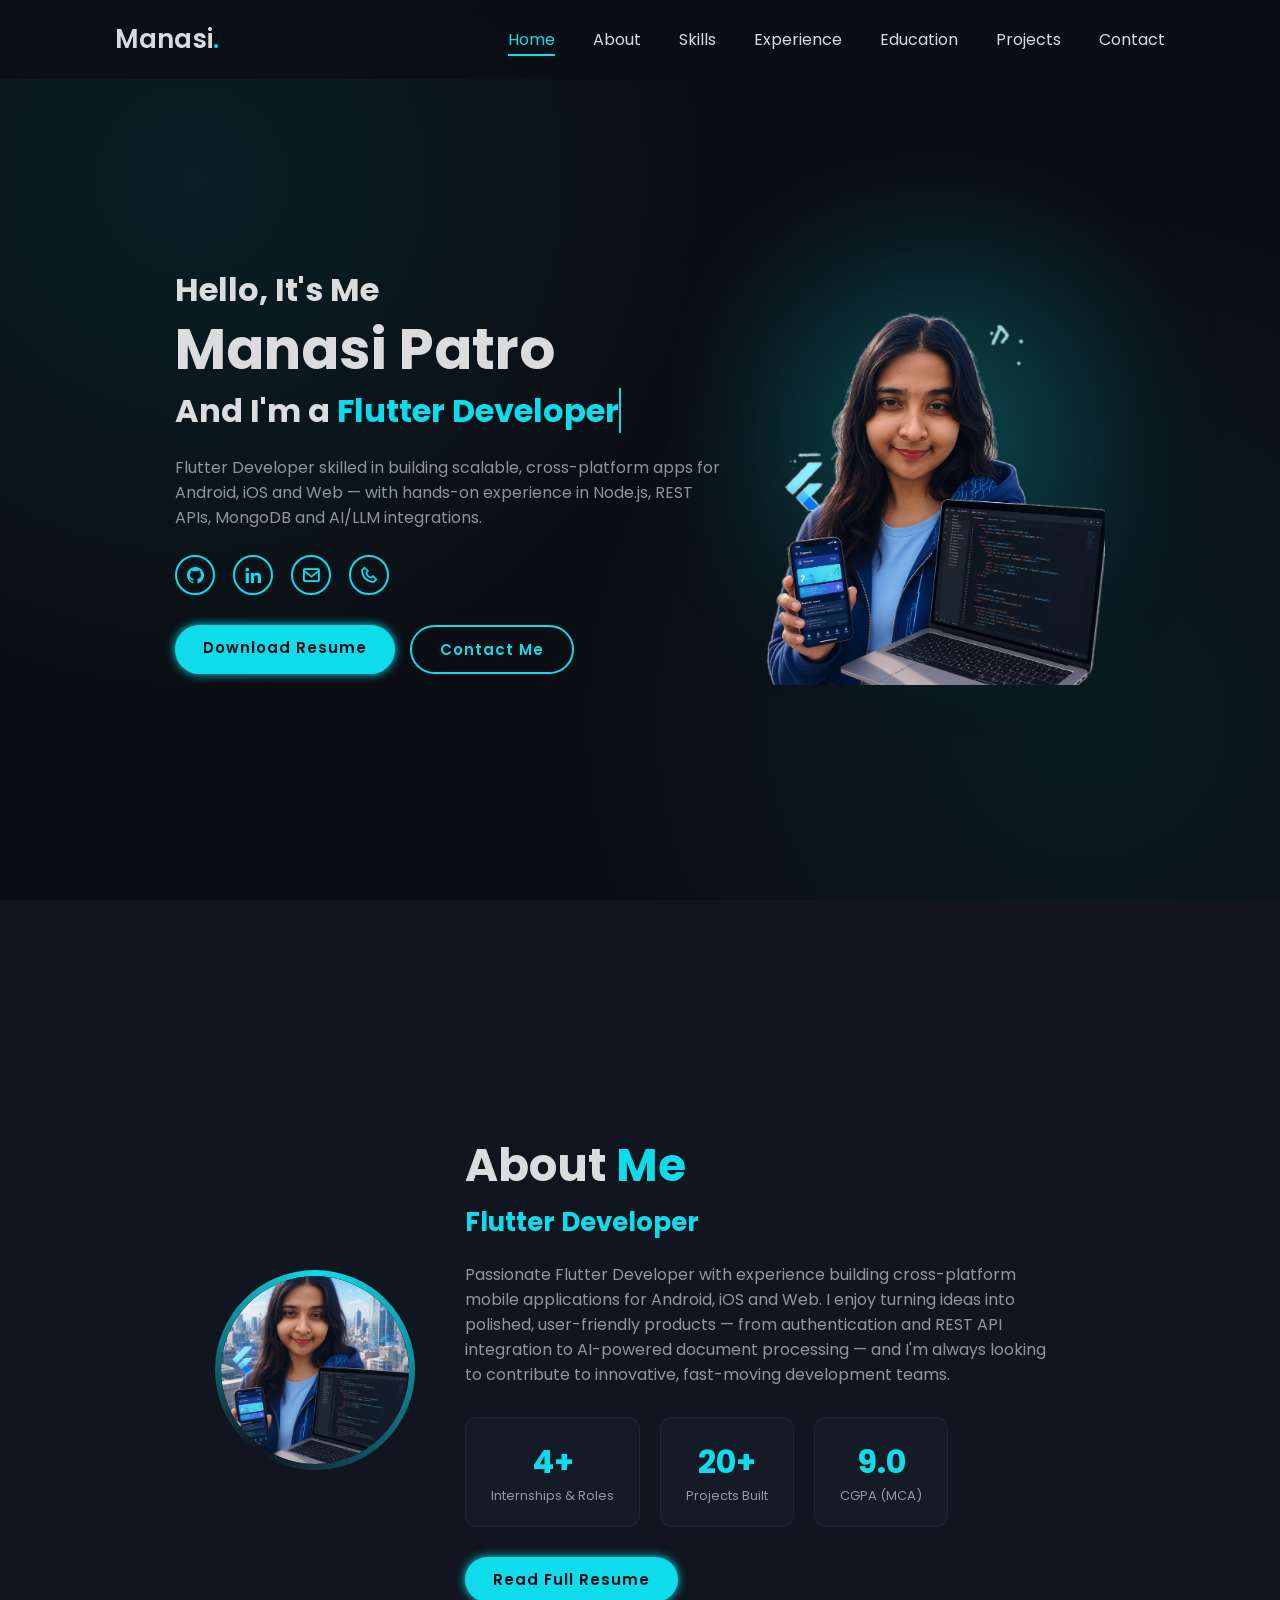
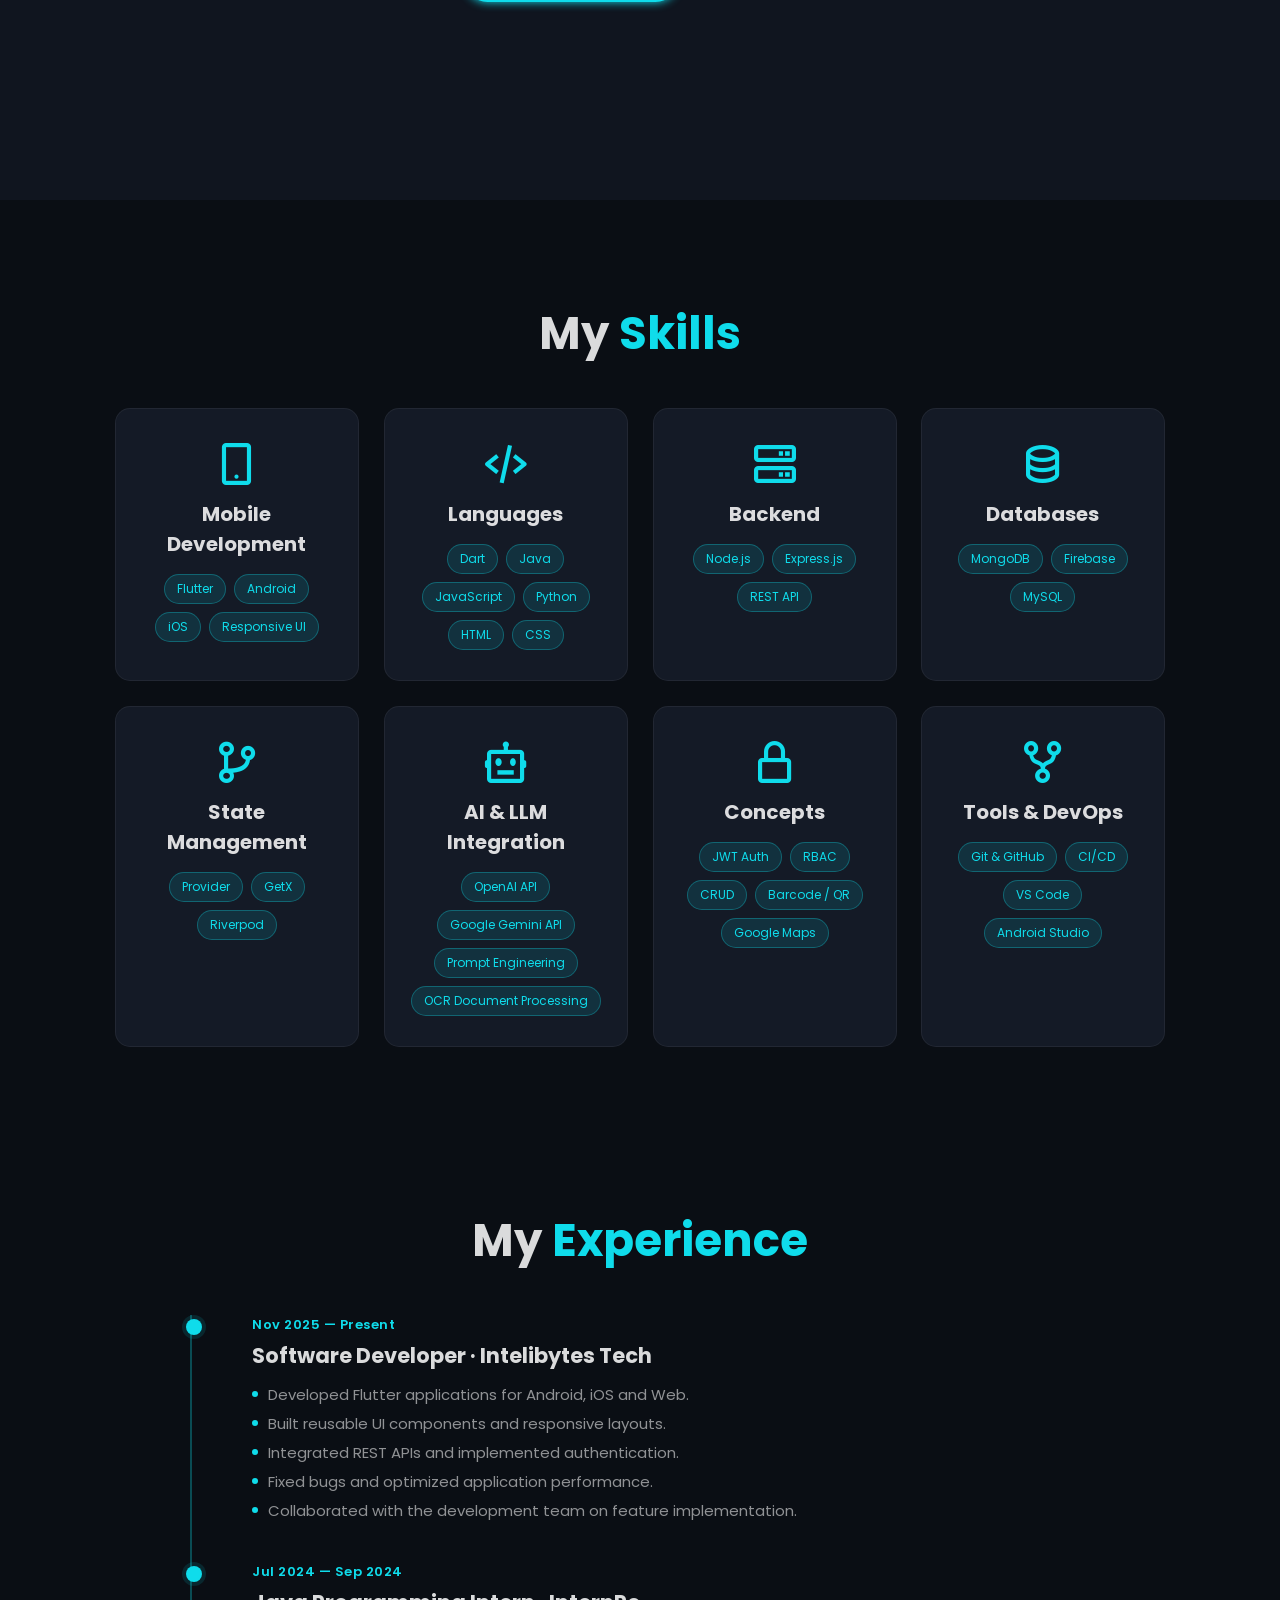
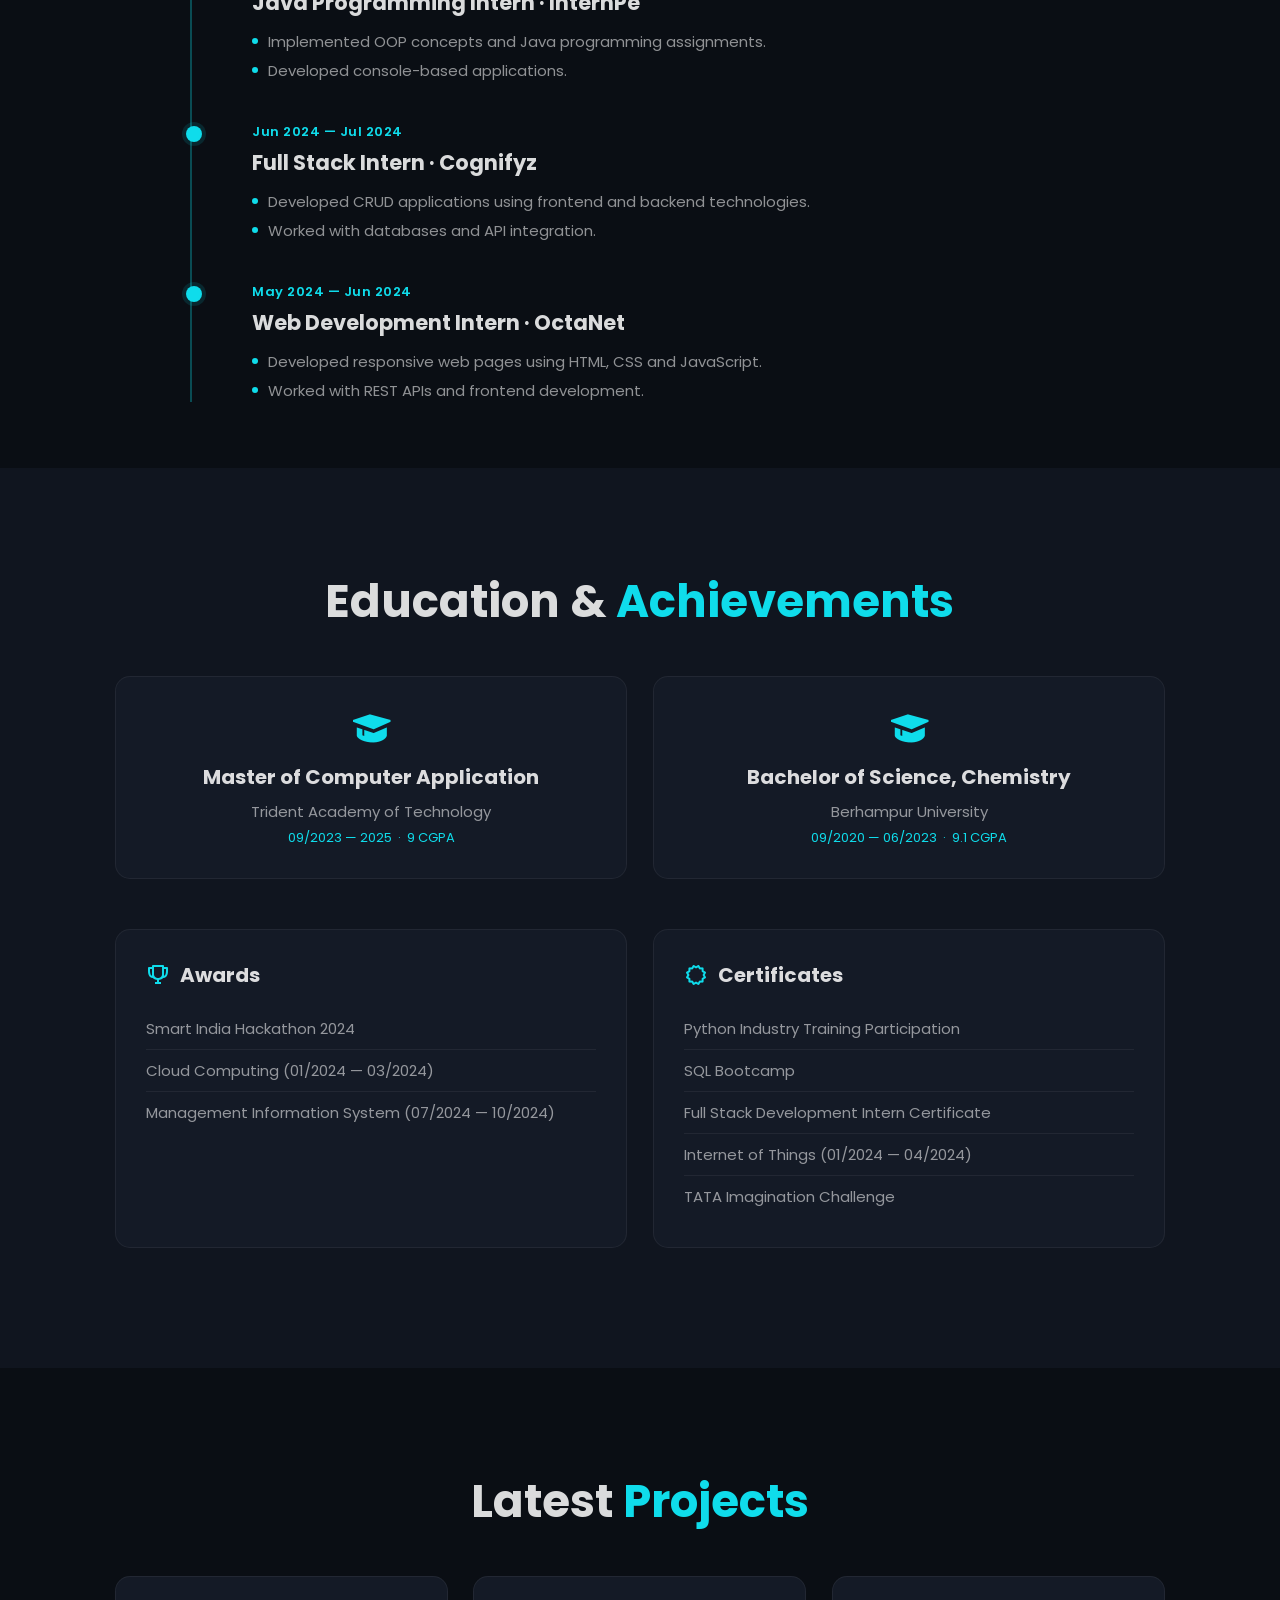
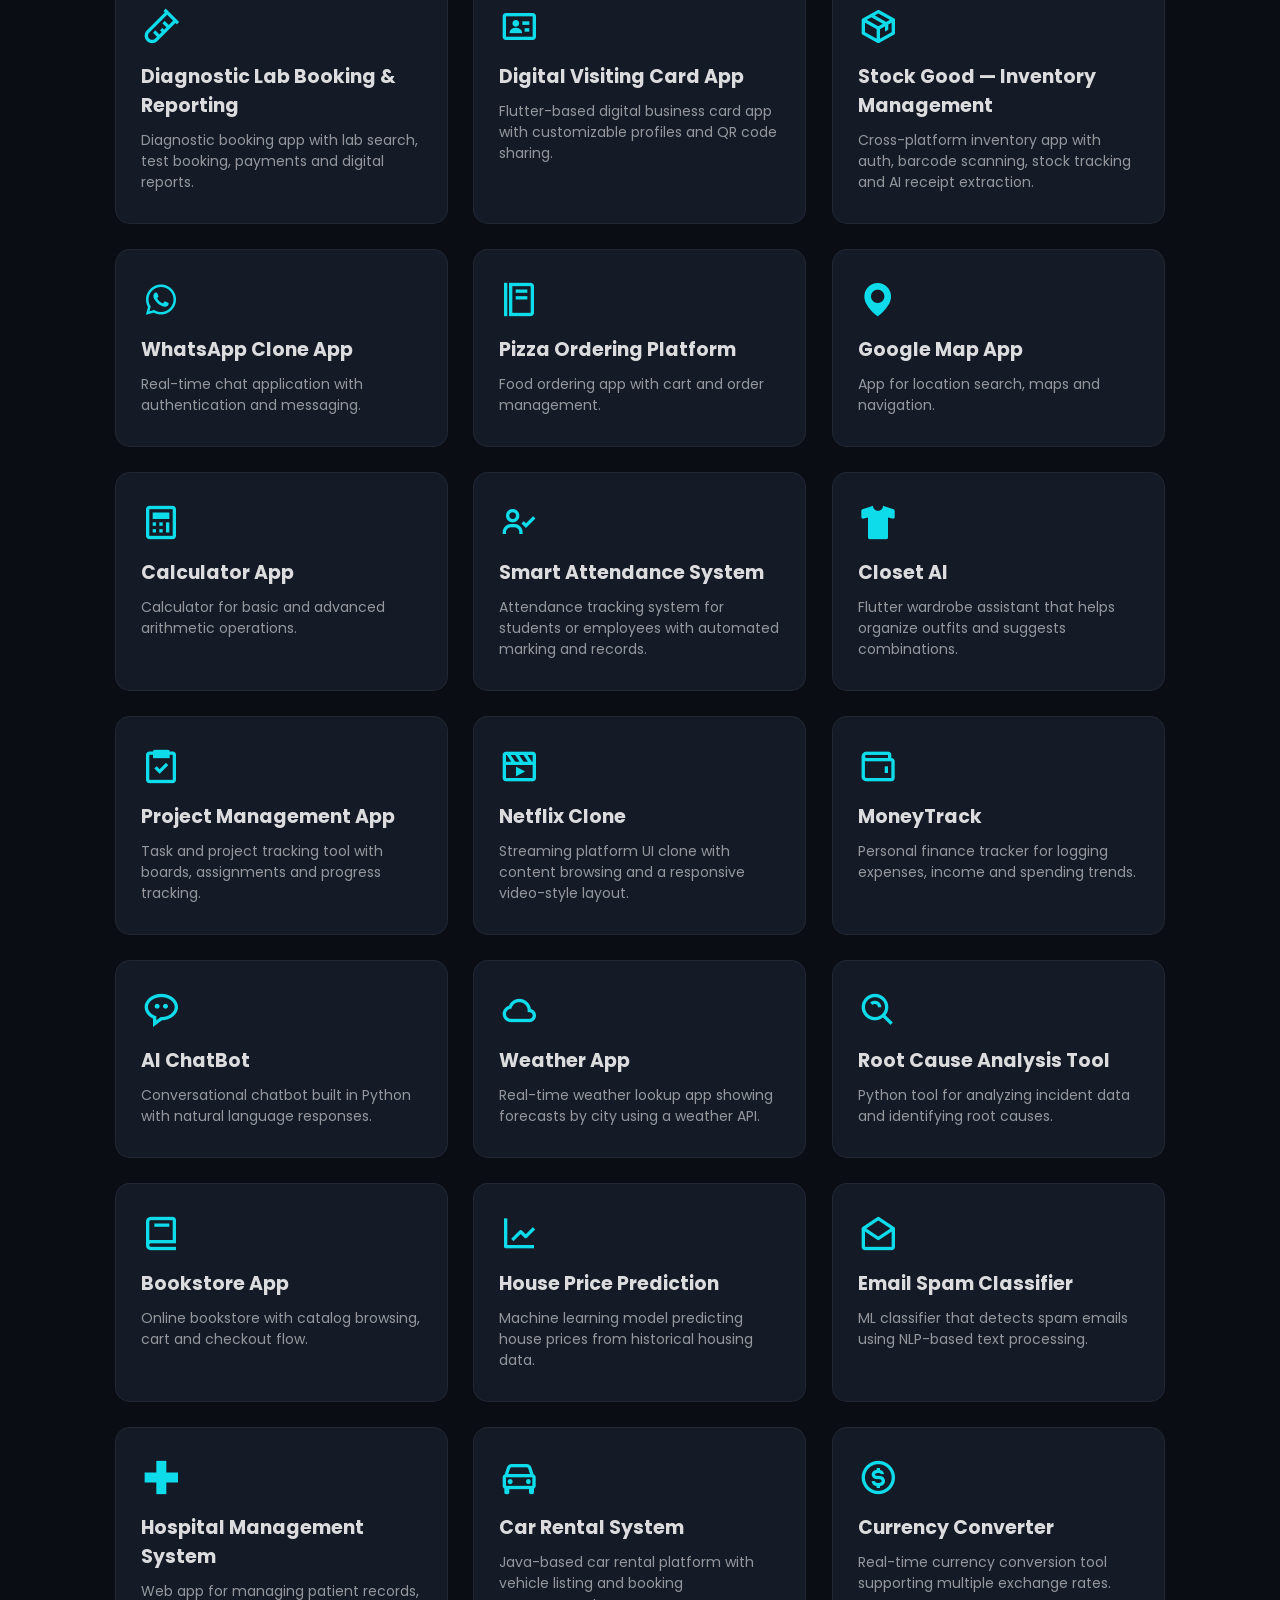
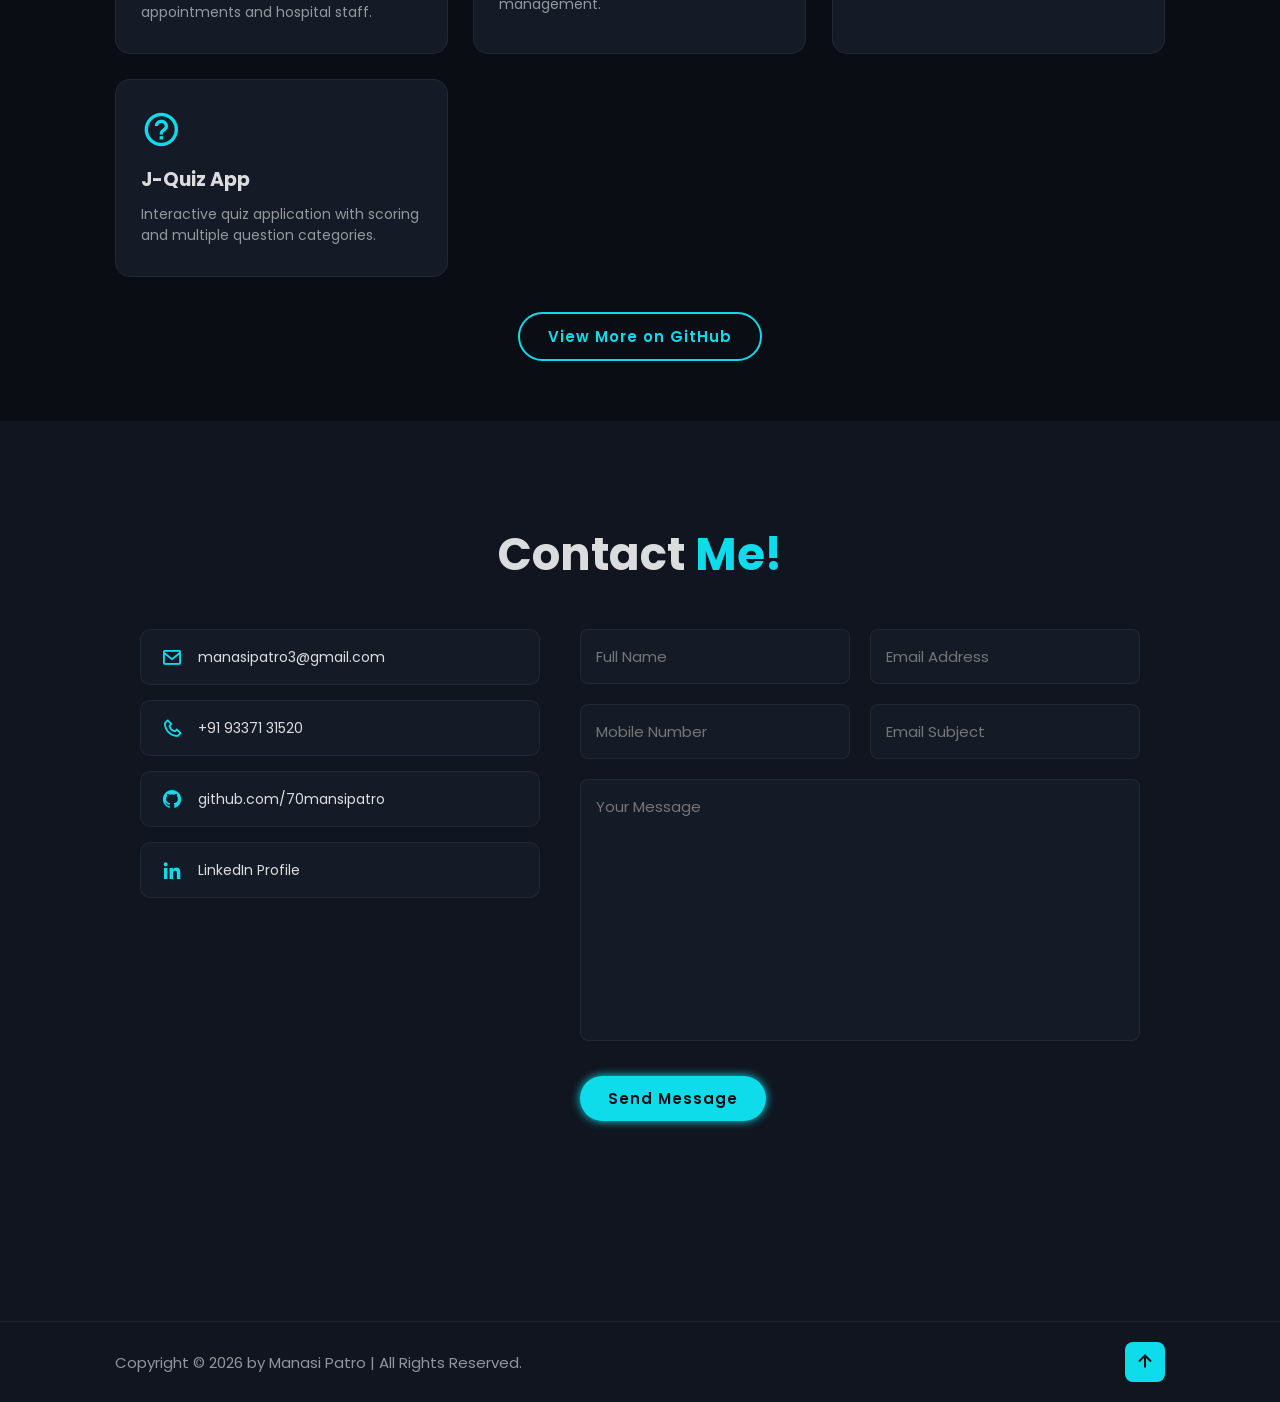
==== commit bda308a8: "update" ====
--- a/index.html
+++ b/index.html
@@ -50,8 +50,8 @@
         </div>
 
         <div class="home-img">
-            <div class="avatar-ring">
-                <div class="avatar">MP</div>
+            <div class="hero-portrait">
+                <img src="images/hero-portrait.png" alt="Manasi Patro">
             </div>
         </div>
     </section>
@@ -59,7 +59,9 @@
     <section class="about" id="about">
         <div class="about-img">
             <div class="avatar-ring small">
-                <div class="avatar">MP</div>
+                <div class="avatar">
+                    <img src="images/profile.jpg" alt="Manasi Patro">
+                </div>
             </div>
         </div>
 
--- a/style.css
+++ b/style.css
@@ -253,7 +253,15 @@
     font-size: 7rem;
     font-weight: 700;
     color: var(--main-color);
+    overflow: hidden;
     animation: spin 8s linear infinite reverse;
+}
+
+.avatar-ring .avatar img {
+    width: 100%;
+    height: 100%;
+    object-fit: cover;
+    border-radius: 50%;
 }
 
 @keyframes spin {
@@ -264,6 +272,26 @@
     to {
         transform: rotate(360deg);
     }
+}
+
+.hero-portrait {
+    position: relative;
+    width: 34rem;
+    max-width: 78vw;
+}
+
+.hero-portrait::before {
+    content: '';
+    position: absolute;
+    inset: -12%;
+    background: radial-gradient(circle at 50% 42%, rgba(15, 220, 235, 0.28), transparent 68%);
+    filter: blur(4.5rem);
+    z-index: -1;
+}
+
+.hero-portrait img {
+    display: block;
+    width: 100%;
 }
 
 /* ---------- About ---------- */
@@ -708,13 +736,194 @@
 .reveal {
     opacity: 0;
     transform: translateY(3rem);
-    transition: opacity .6s ease, transform .6s ease;
+    transition: opacity .7s ease, transform .7s ease;
+    transition-delay: var(--delay, 0s);
+    will-change: opacity, transform;
 }
 
 .reveal.show {
     opacity: 1;
     transform: translateY(0);
 }
+
+/* Icon + heading + text cascade inside cards: icon pops first, then
+   heading, then supporting text/chips — so each card's pieces arrive
+   together as a small sequence instead of popping in all at once. */
+
+.skills-box i,
+.projects-box i,
+.education-box i {
+    opacity: 0;
+    transform: scale(.5) rotate(-18deg);
+    transition: opacity .5s ease .1s, transform .5s ease .1s;
+}
+
+.skills-box.show i,
+.projects-box.show i,
+.education-box.show i {
+    opacity: 1;
+    transform: scale(1) rotate(0deg);
+}
+
+.skills-box h3,
+.projects-box h3,
+.education-box h3 {
+    opacity: 0;
+    transform: translateY(1.2rem);
+    transition: opacity .5s ease .24s, transform .5s ease .24s;
+}
+
+.skills-box.show h3,
+.projects-box.show h3,
+.education-box.show h3 {
+    opacity: 1;
+    transform: translateY(0);
+}
+
+.skills-box .chip-group,
+.projects-box p,
+.education-box .edu-sub,
+.education-box .edu-meta {
+    opacity: 0;
+    transform: translateY(1.2rem);
+    transition: opacity .5s ease .38s, transform .5s ease .38s;
+}
+
+.skills-box.show .chip-group,
+.projects-box.show p,
+.education-box.show .edu-sub,
+.education-box.show .edu-meta {
+    opacity: 1;
+    transform: translateY(0);
+}
+
+.chip {
+    transition: transform .25s ease, background .25s ease, color .25s ease;
+}
+
+.skills-box:hover .chip {
+    transform: translateY(-.2rem);
+}
+
+/* Timeline: dot pops in, then date, then heading, then each bullet in sequence */
+
+.timeline-dot {
+    transform: scale(0);
+    transition: transform .4s ease .1s;
+}
+
+.timeline-item.show .timeline-dot {
+    transform: scale(1);
+}
+
+.timeline-date,
+.timeline-content h3 {
+    opacity: 0;
+    transform: translateY(1rem);
+    transition: opacity .5s ease, transform .5s ease;
+}
+
+.timeline-item.show .timeline-date {
+    opacity: 1;
+    transform: translateY(0);
+    transition-delay: .16s;
+}
+
+.timeline-item.show .timeline-content h3 {
+    opacity: 1;
+    transform: translateY(0);
+    transition-delay: .28s;
+}
+
+.achievement-col ul li,
+.timeline-content ul li {
+    opacity: 0;
+    transform: translateY(1rem);
+    transition: opacity .45s ease, transform .45s ease;
+}
+
+.achievement-col.show ul li,
+.timeline-item.show .timeline-content ul li {
+    opacity: 1;
+    transform: translateY(0);
+}
+
+.achievement-col ul li:nth-child(1),
+.timeline-content ul li:nth-child(1) { transition-delay: .38s; }
+.achievement-col ul li:nth-child(2),
+.timeline-content ul li:nth-child(2) { transition-delay: .46s; }
+.achievement-col ul li:nth-child(3),
+.timeline-content ul li:nth-child(3) { transition-delay: .54s; }
+.achievement-col ul li:nth-child(4),
+.timeline-content ul li:nth-child(4) { transition-delay: .62s; }
+.achievement-col ul li:nth-child(5),
+.timeline-content ul li:nth-child(5) { transition-delay: .7s; }
+
+.achievement-col h3 i {
+    display: inline-block;
+    opacity: 0;
+    transform: scale(.5) rotate(-18deg);
+    transition: opacity .5s ease .1s, transform .5s ease .1s;
+}
+
+.achievement-col.show h3 i {
+    opacity: 1;
+    transform: scale(1) rotate(0deg);
+}
+
+/* ---------- Home entrance animation ---------- */
+
+@keyframes homeIn {
+    from {
+        opacity: 0;
+        transform: translateY(2.5rem);
+    }
+
+    to {
+        opacity: 1;
+        transform: translateY(0);
+    }
+}
+
+@keyframes iconPopIn {
+    from {
+        opacity: 0;
+        transform: scale(.4) rotate(-20deg);
+    }
+
+    to {
+        opacity: 1;
+        transform: scale(1) rotate(0deg);
+    }
+}
+
+.home-content > * {
+    opacity: 0;
+    animation: homeIn .8s ease forwards;
+}
+
+.home-content h3:nth-of-type(1) { animation-delay: .1s; }
+.home-content h1 { animation-delay: .25s; }
+.home-content h3:nth-of-type(2) { animation-delay: .4s; }
+.home-content p { animation-delay: .55s; }
+.home-content .social-media { animation-delay: .7s; }
+.home-content .btn-group { animation-delay: .85s; }
+
+.home-img {
+    opacity: 0;
+    animation: homeIn 1s ease forwards;
+    animation-delay: .3s;
+}
+
+.social-media a {
+    opacity: 0;
+    animation: iconPopIn .5s ease forwards;
+}
+
+.social-media a:nth-child(1) { animation-delay: .9s; }
+.social-media a:nth-child(2) { animation-delay: 1s; }
+.social-media a:nth-child(3) { animation-delay: 1.1s; }
+.social-media a:nth-child(4) { animation-delay: 1.2s; }
 
 /* ---------- Responsive ---------- */
 
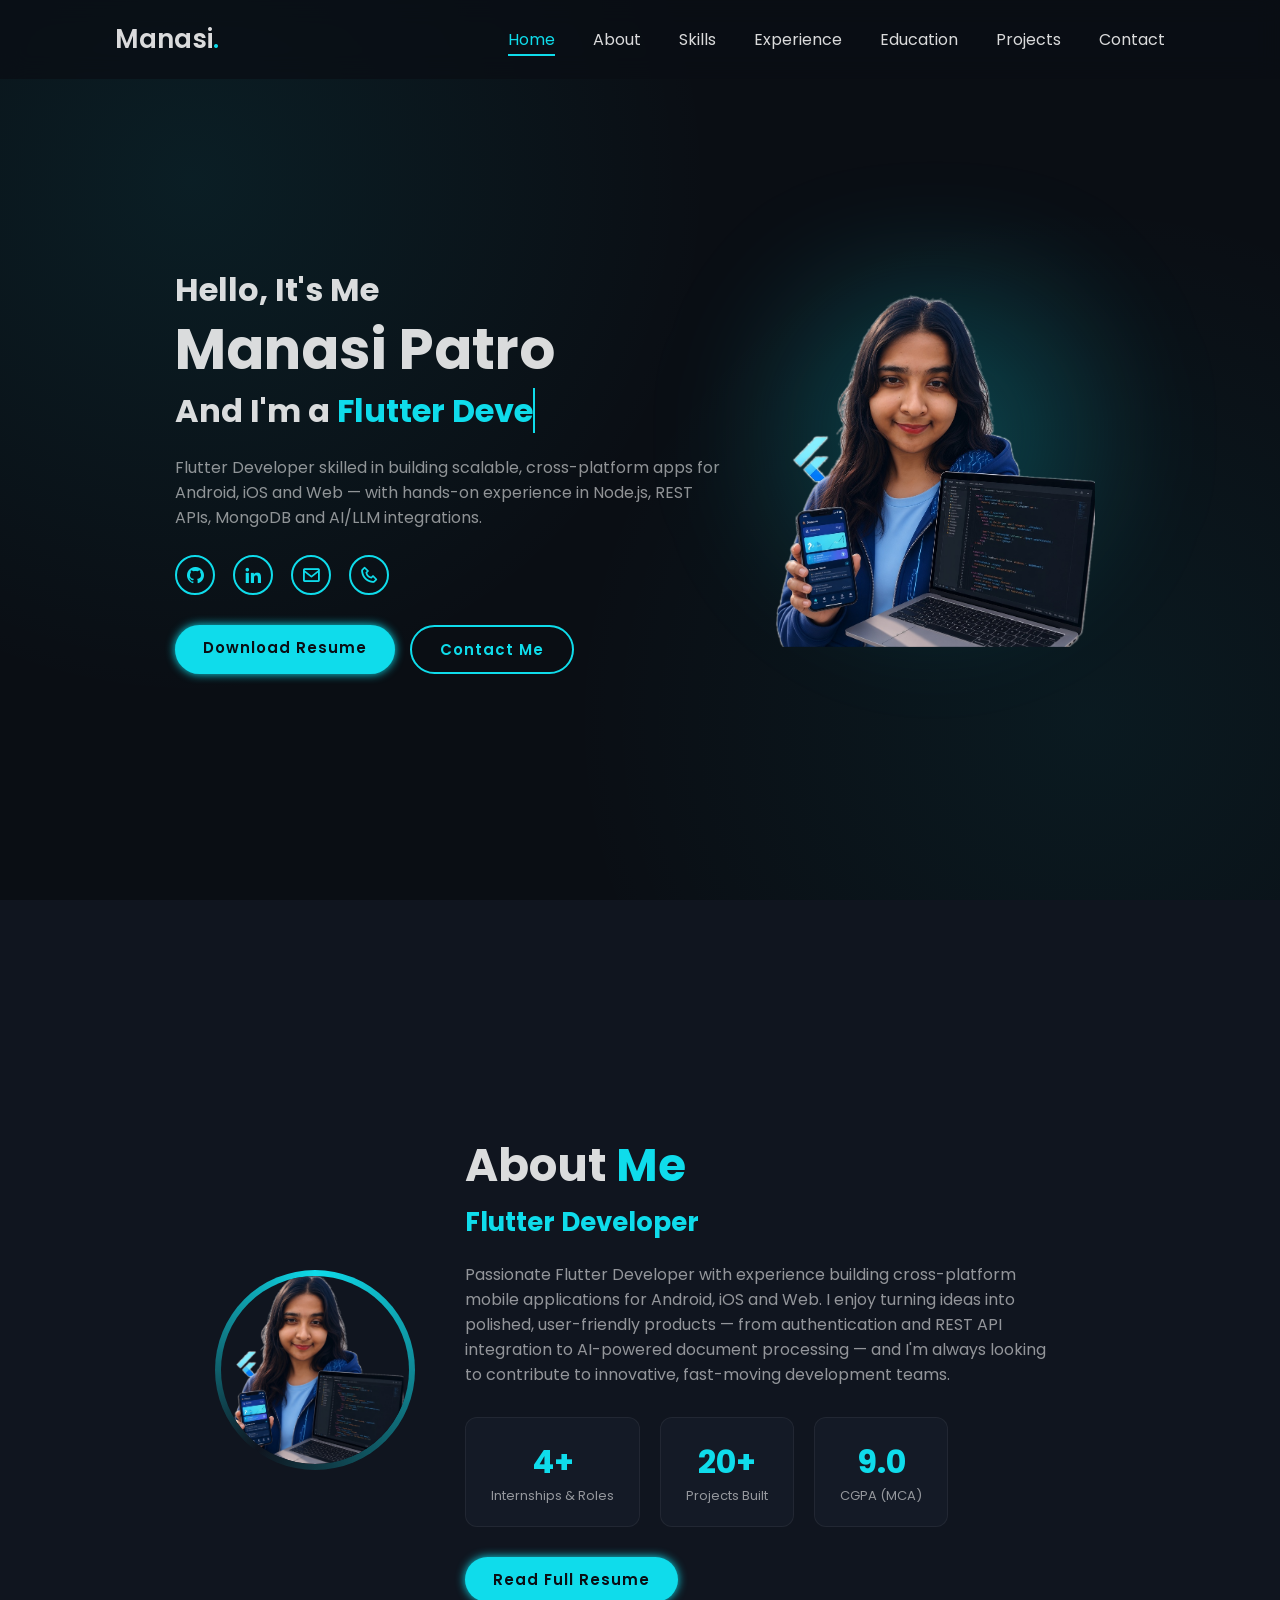
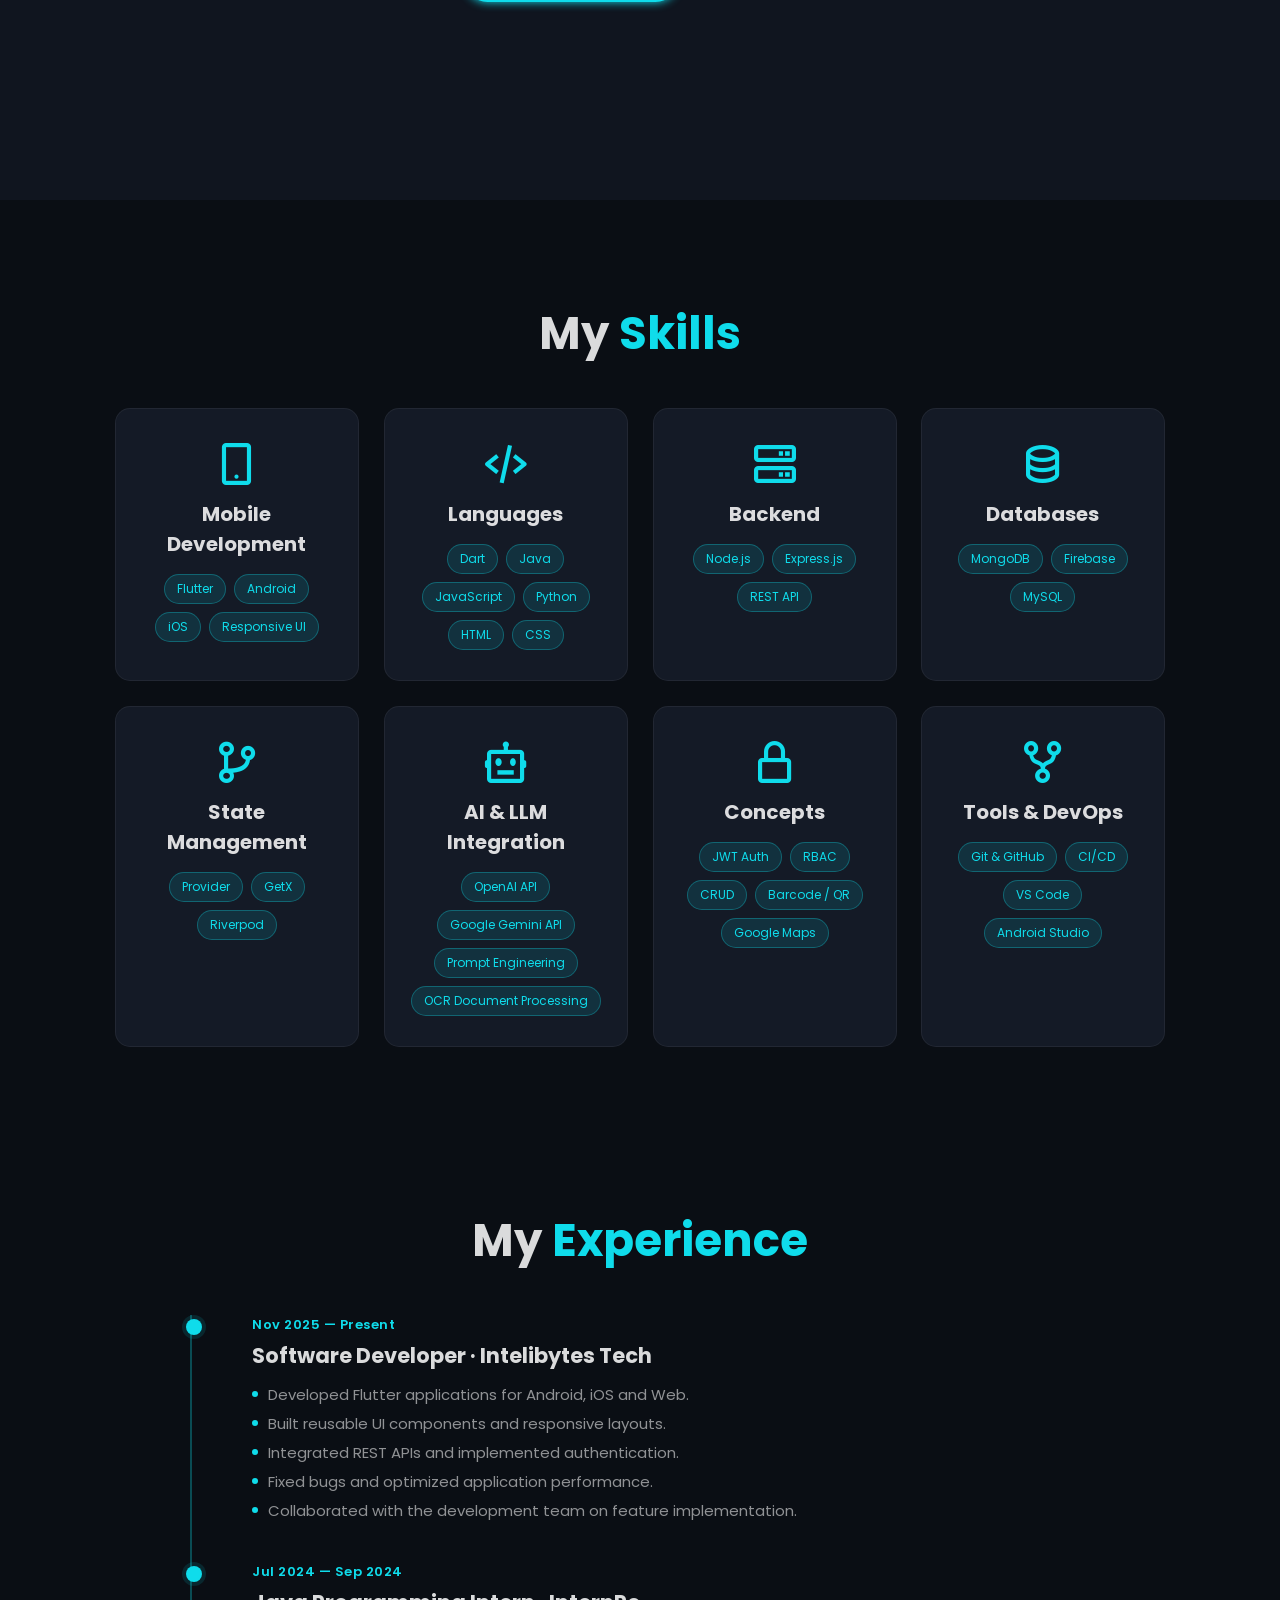
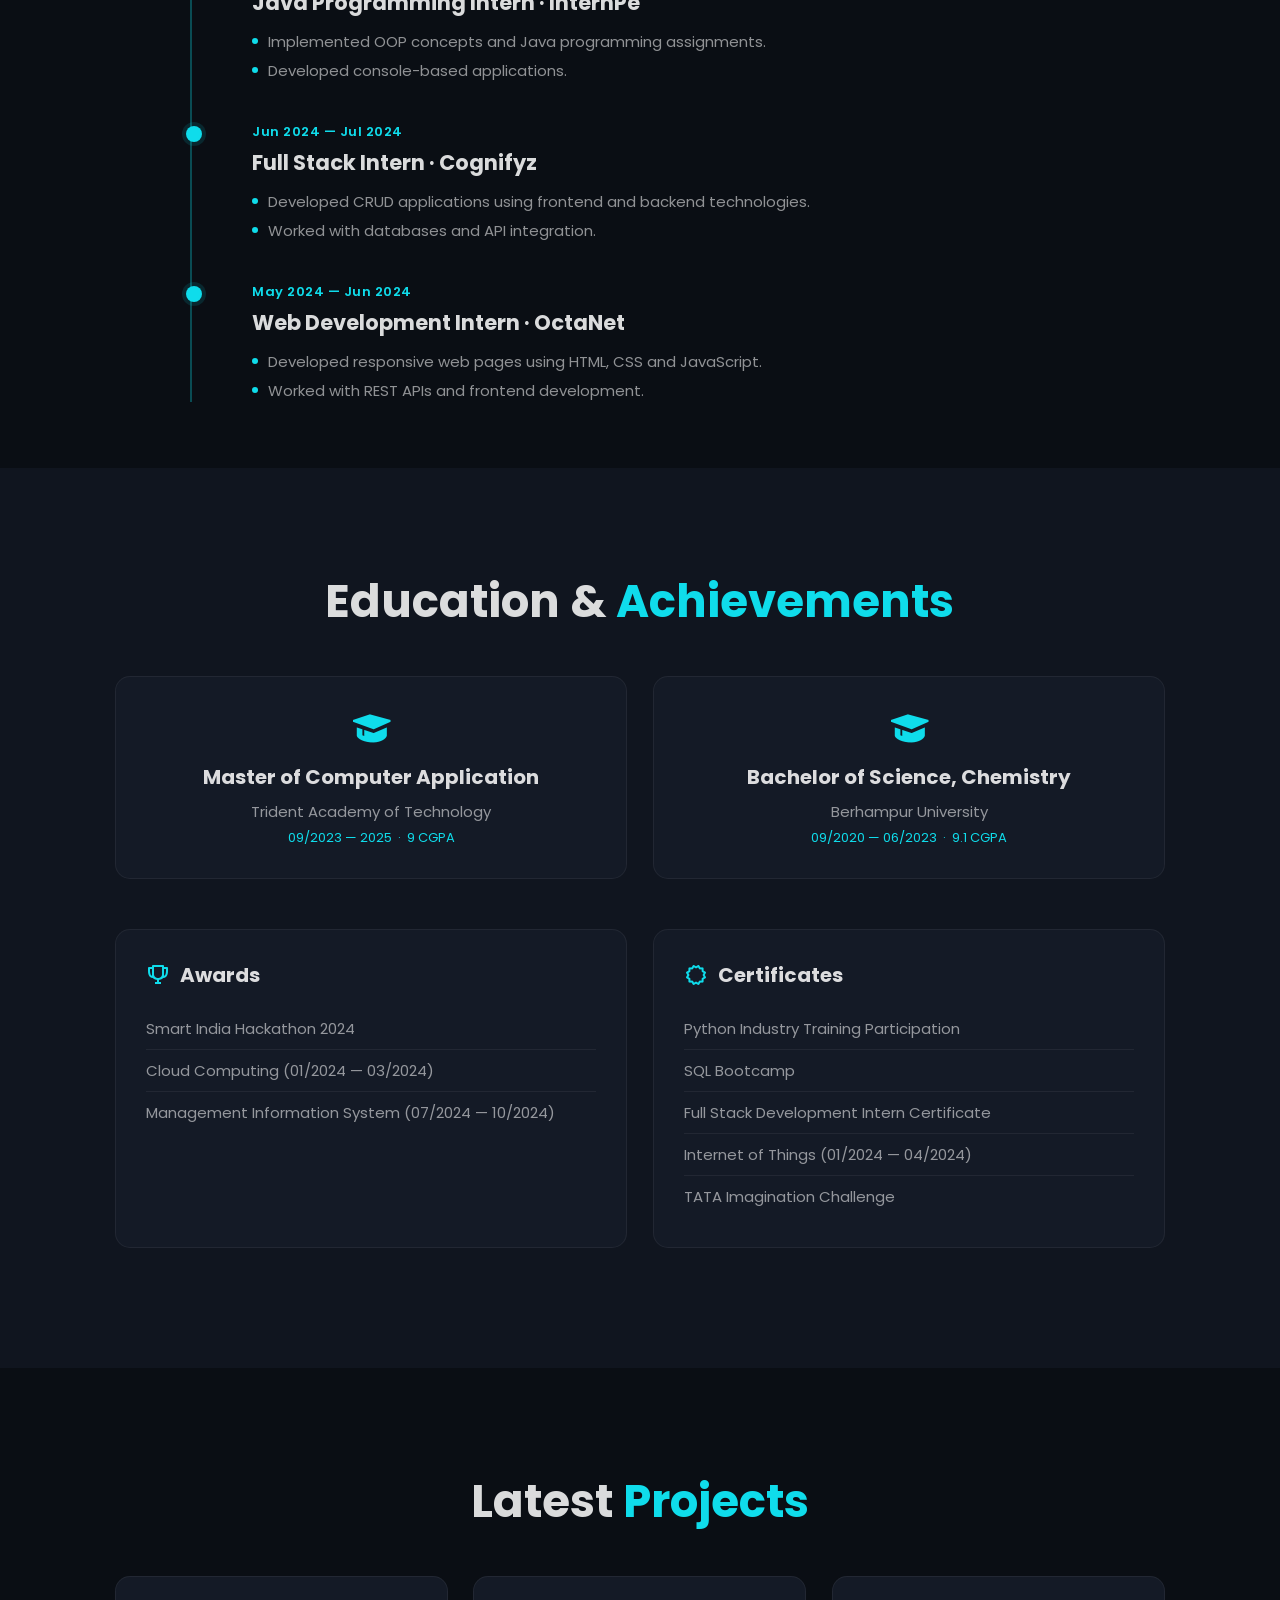
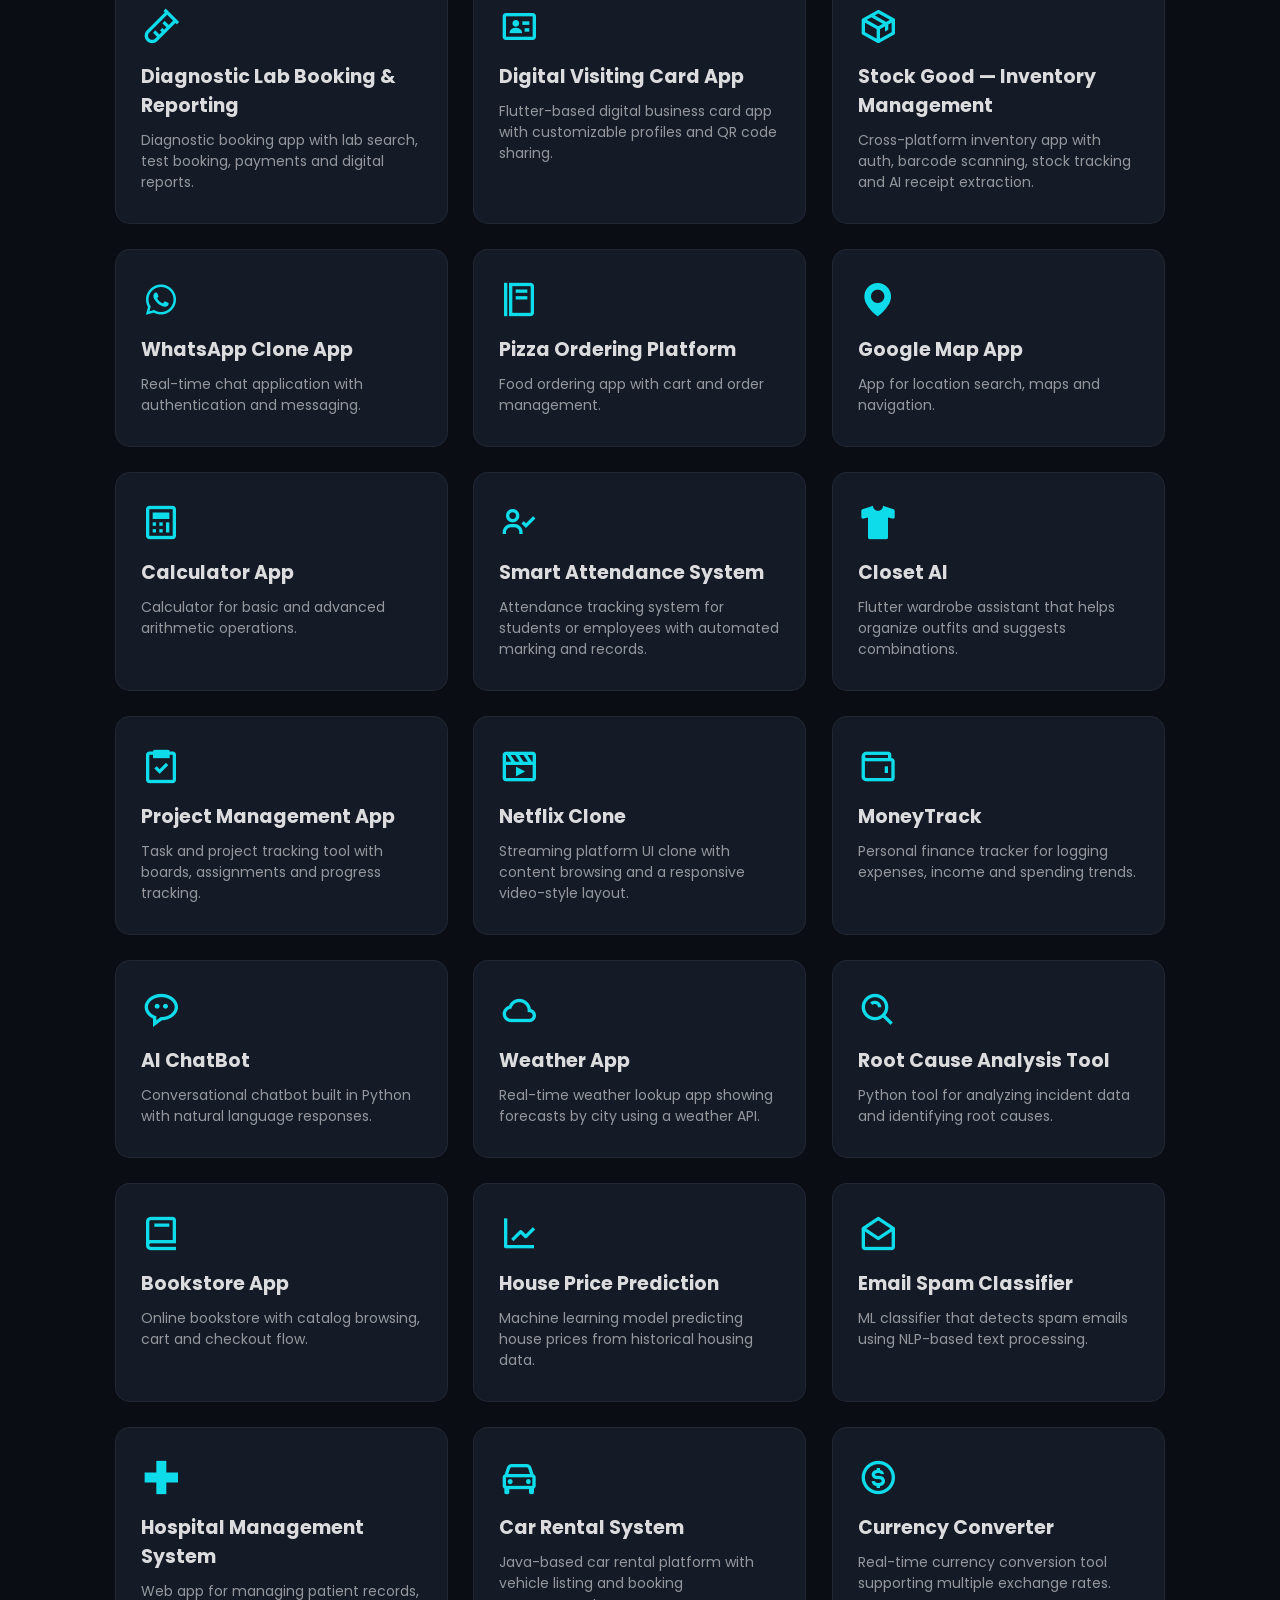
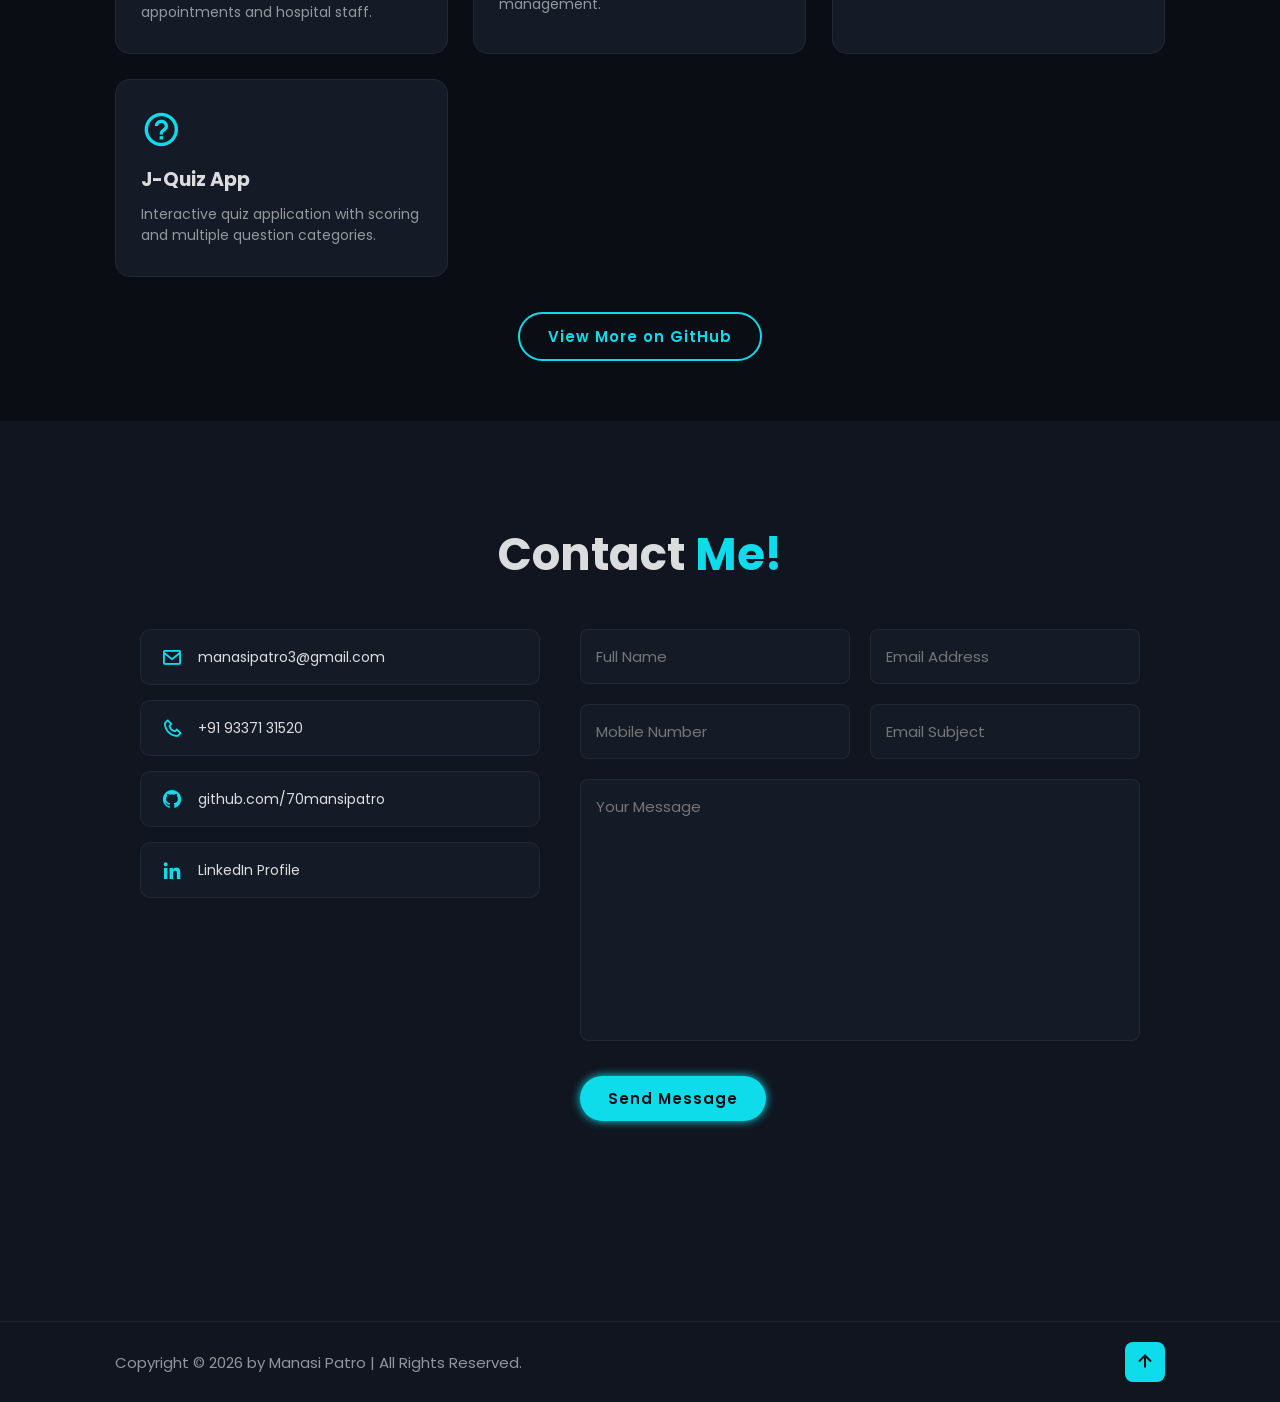
==== commit 88313f85: "update" ====
--- a/index.html
+++ b/index.html
@@ -60,7 +60,7 @@
         <div class="about-img">
             <div class="avatar-ring small">
                 <div class="avatar">
-                    <img src="images/profile.jpg" alt="Manasi Patro">
+                    <img src="images/hero-portrait.png" alt="Manasi Patro">
                 </div>
             </div>
         </div>
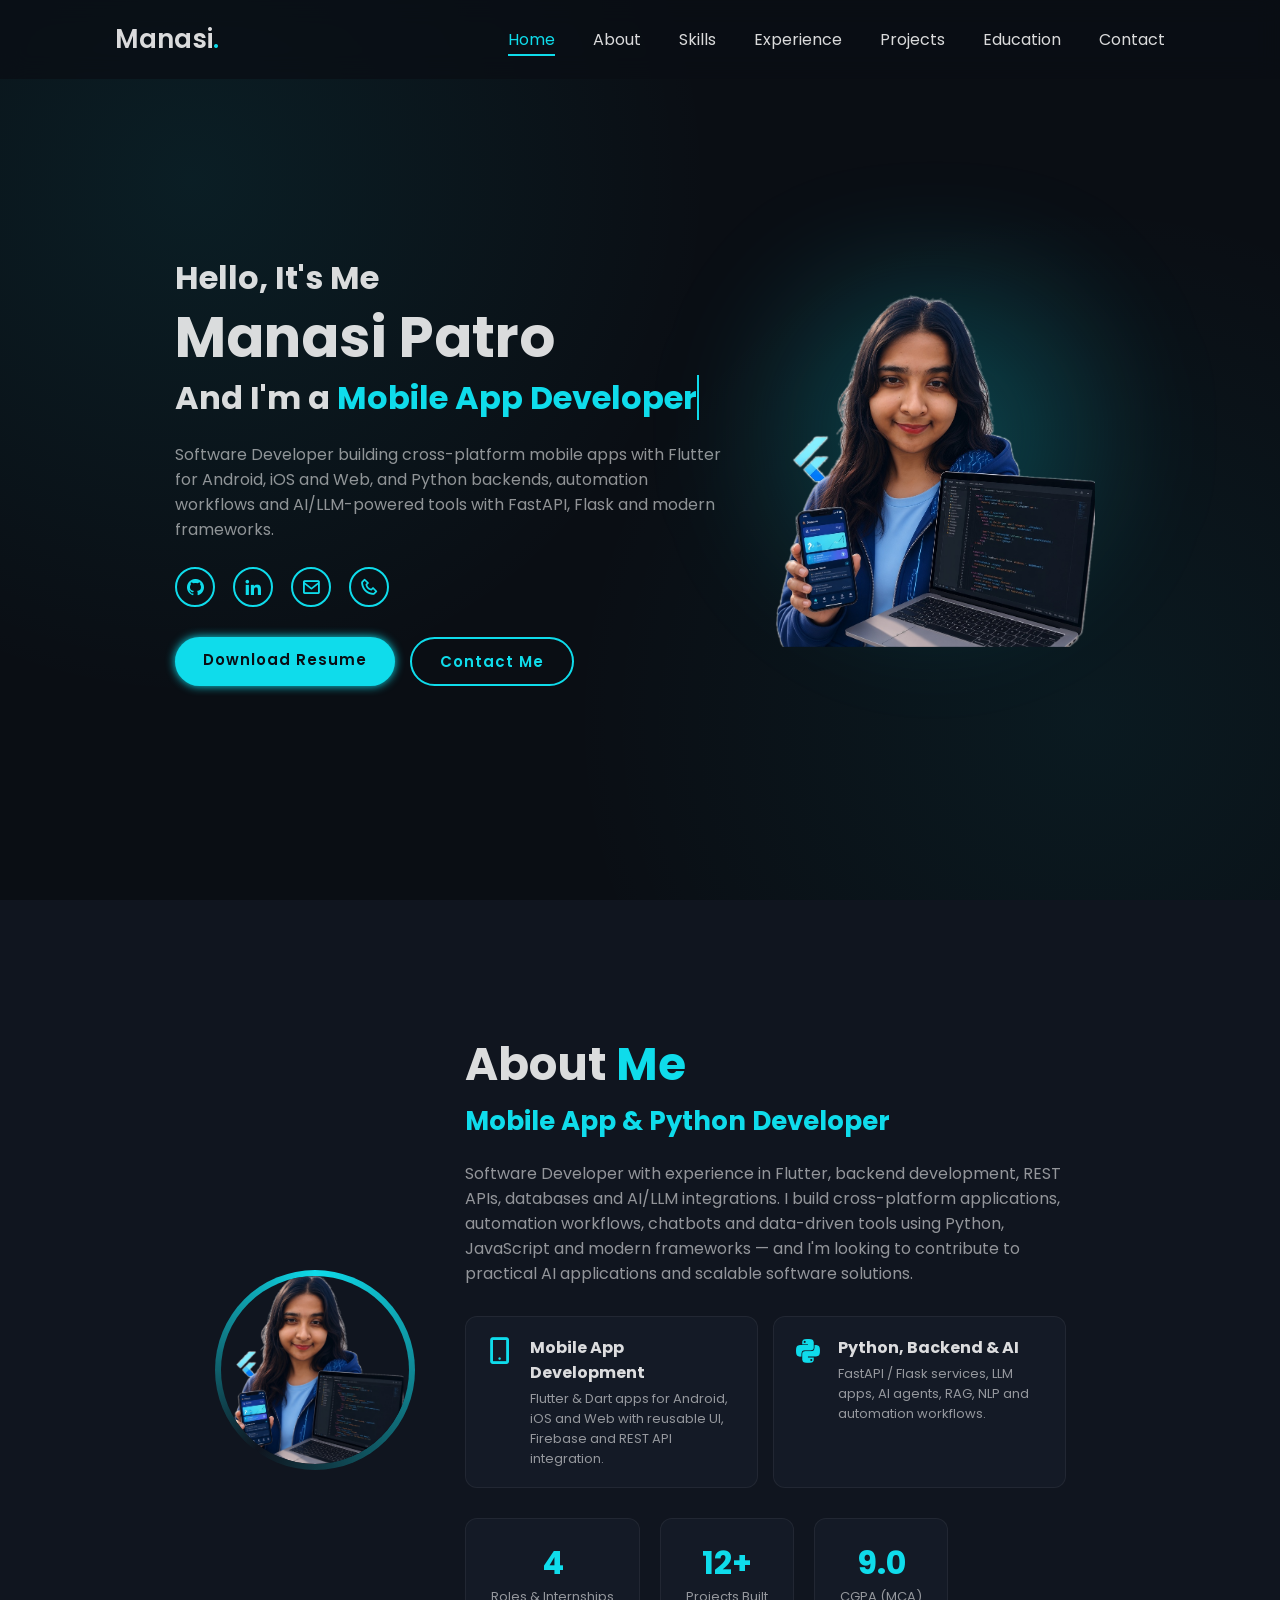
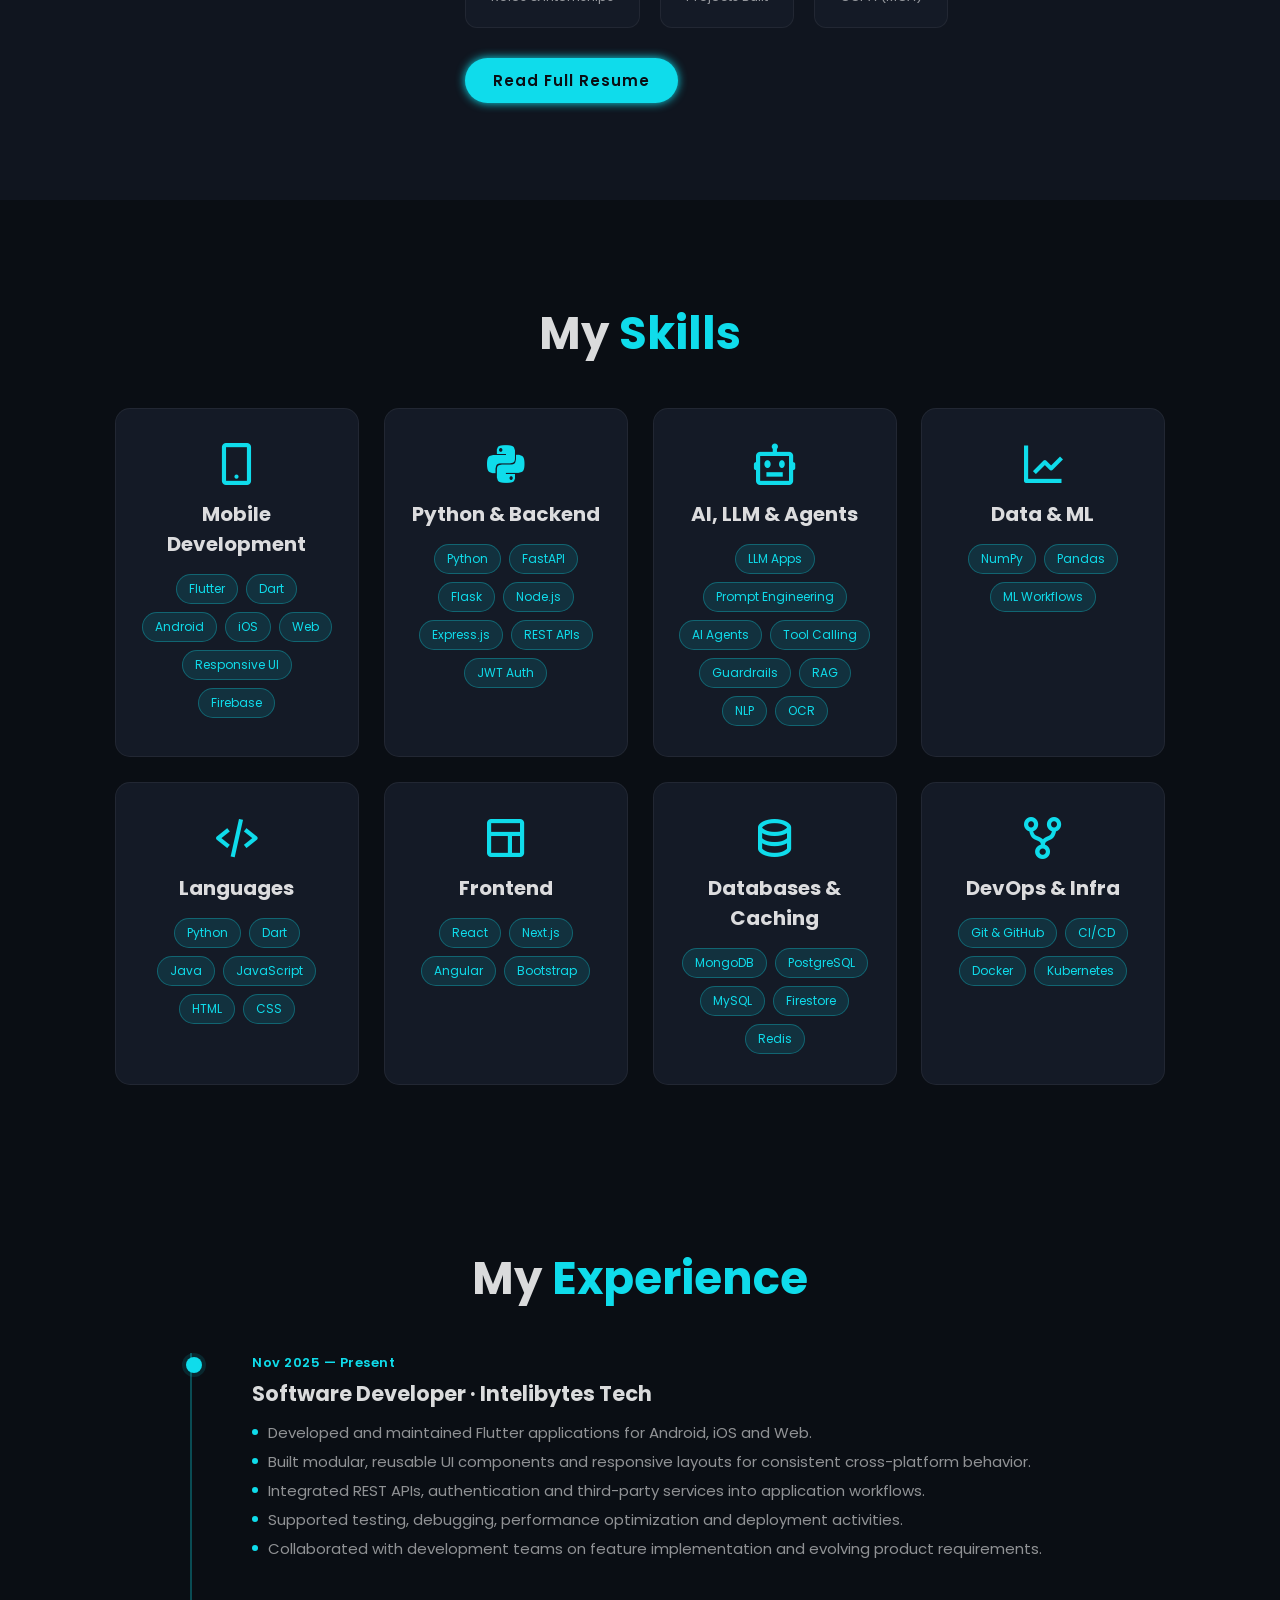
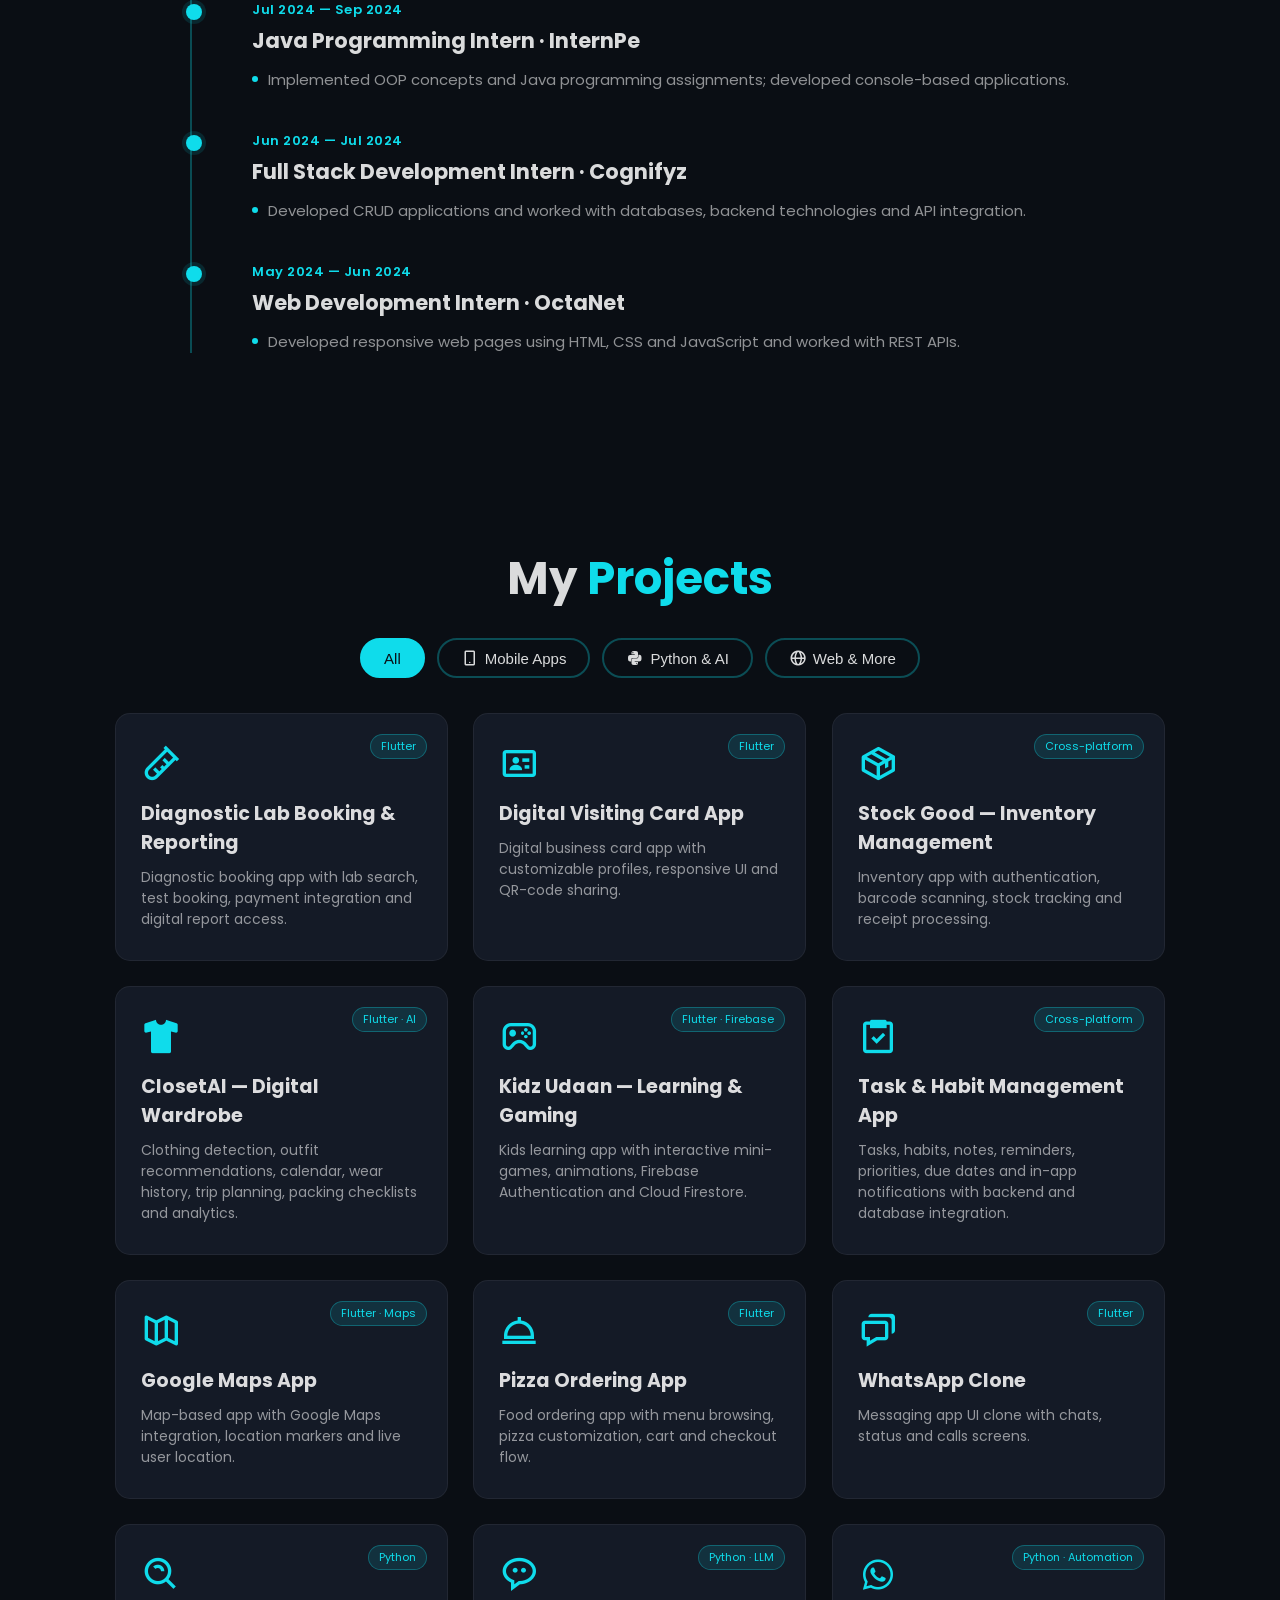
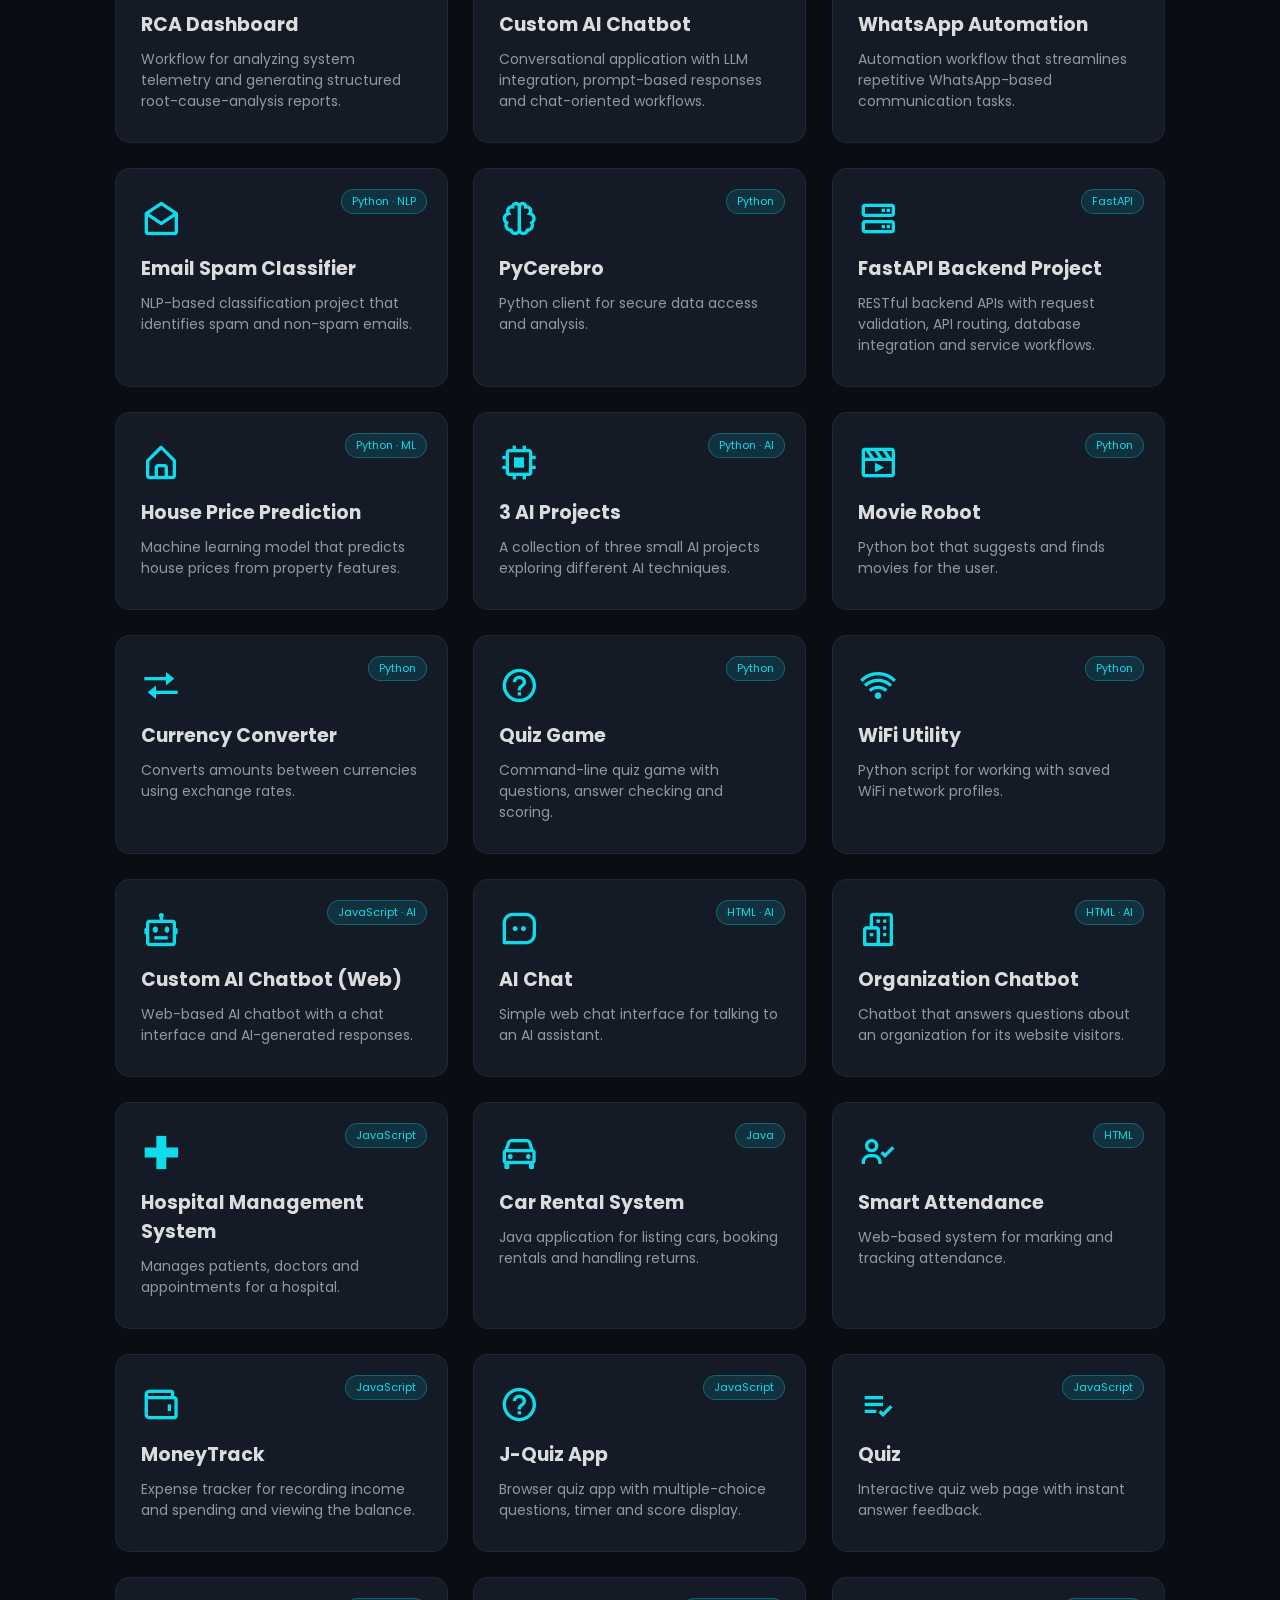
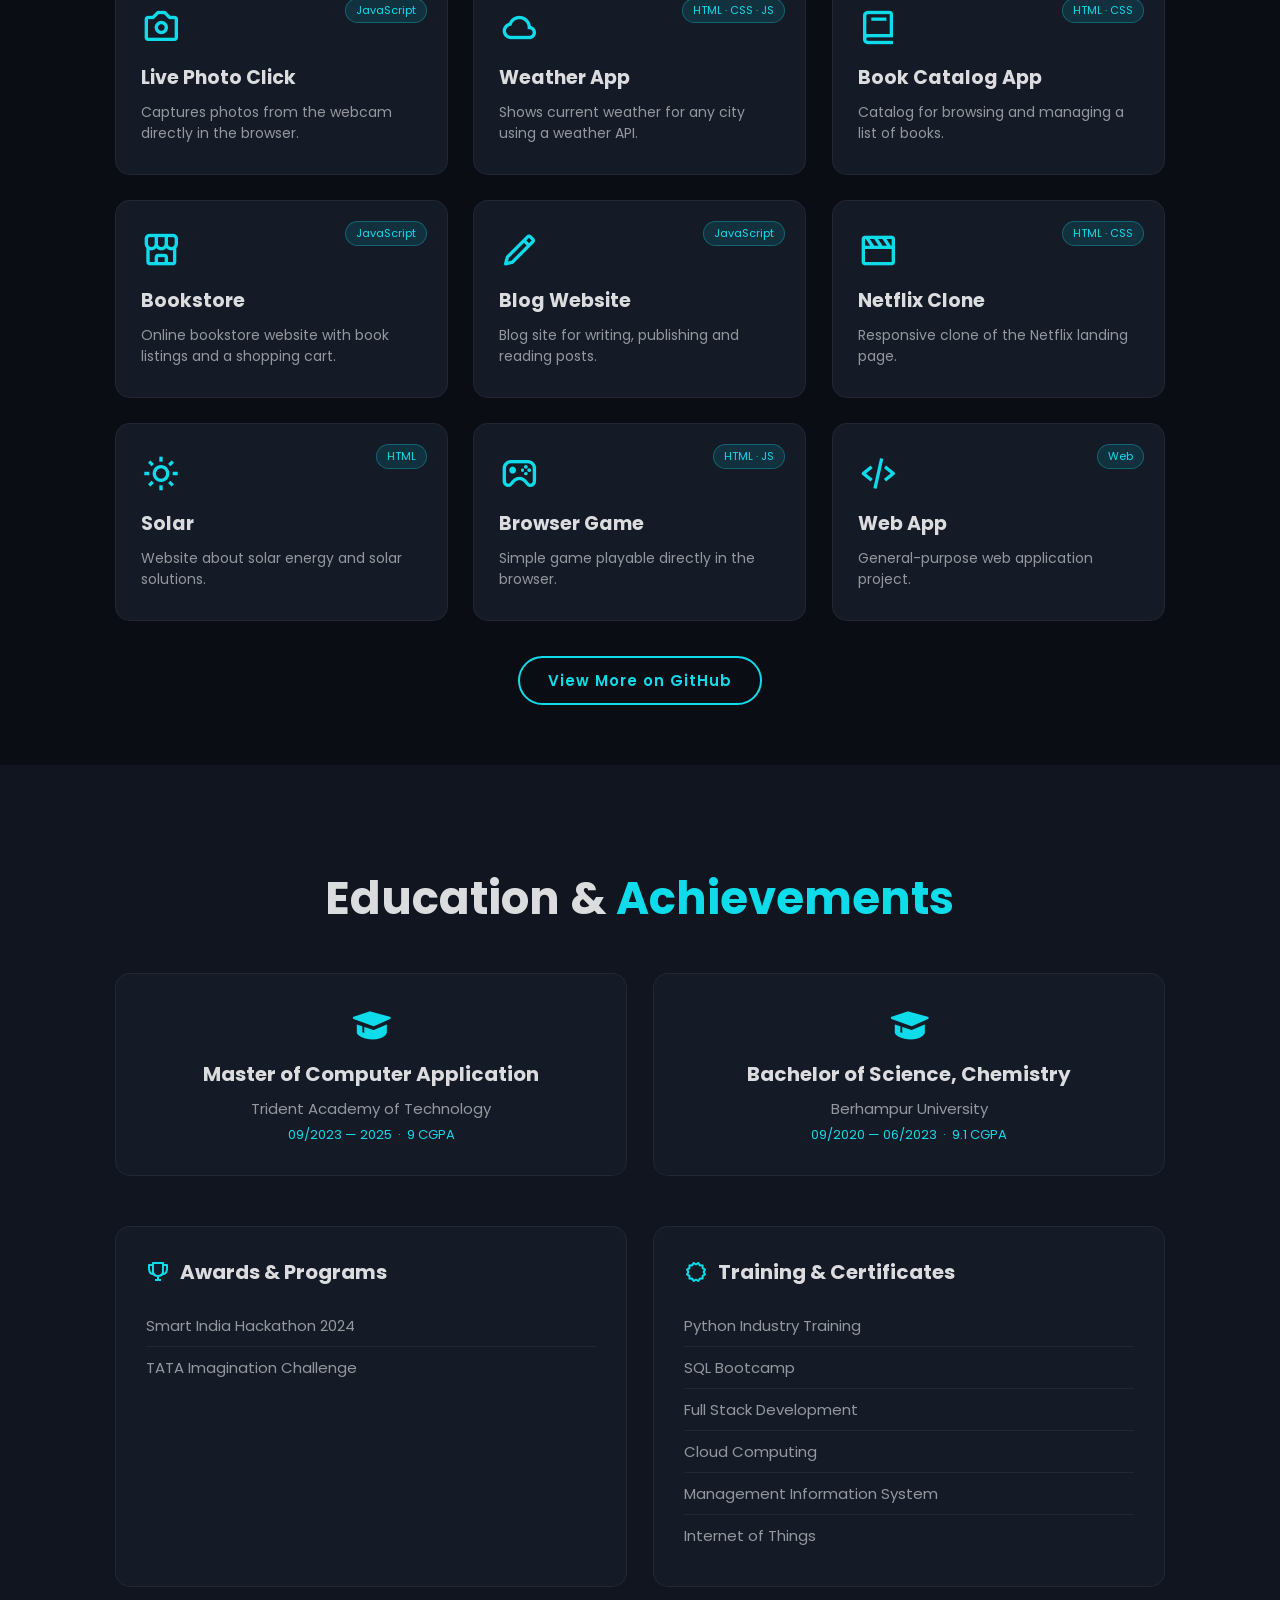
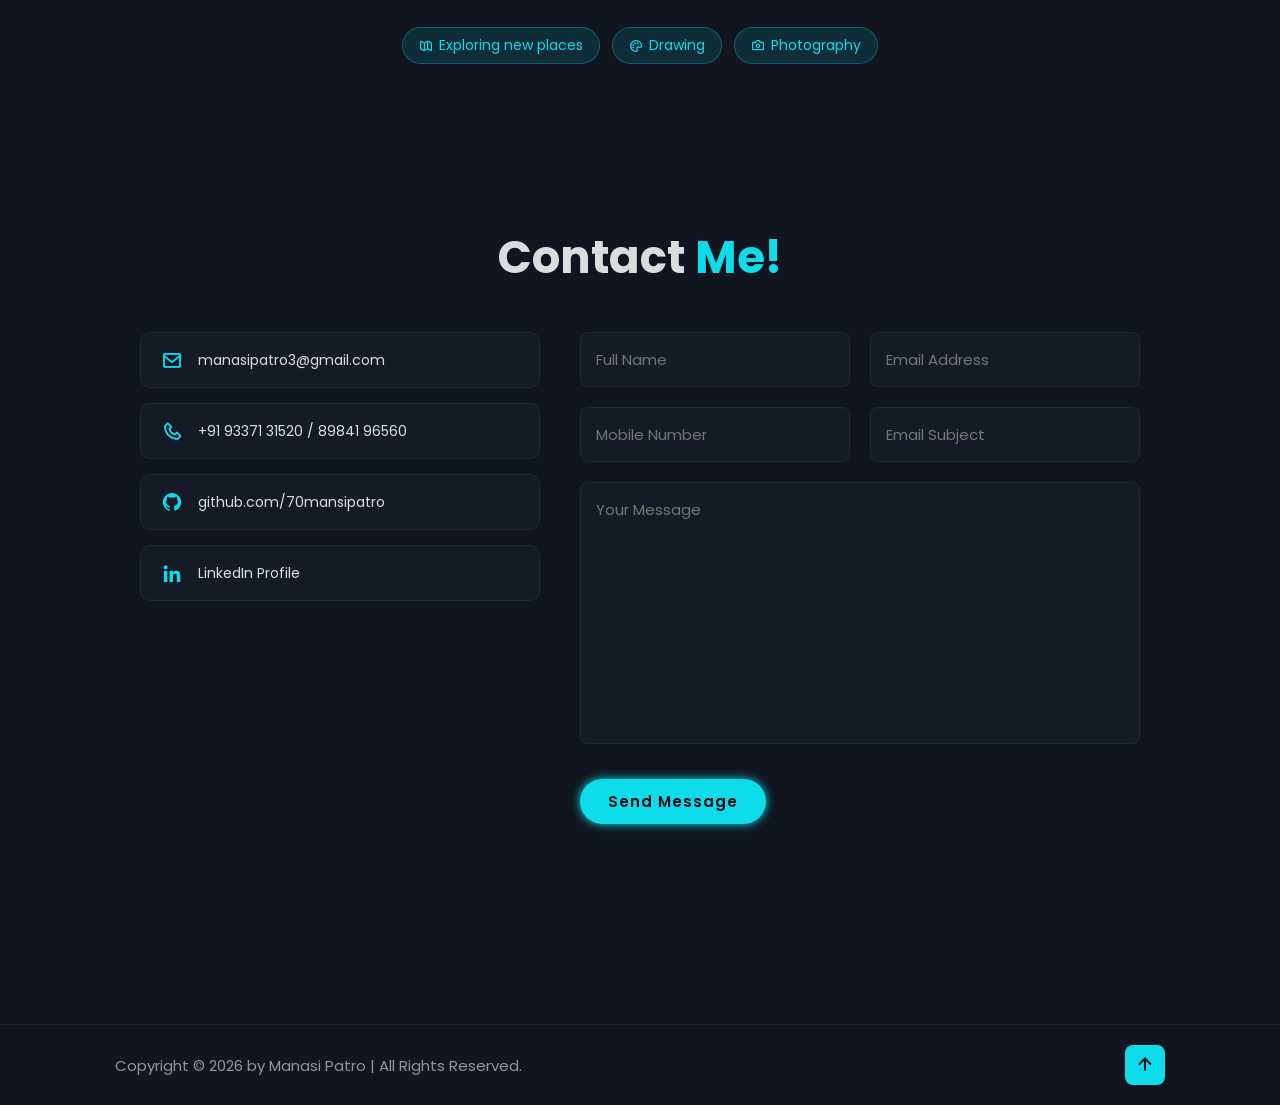
==== commit 53b1d1ce: "Update portfolio" ====
--- a/index.html
+++ b/index.html
@@ -4,8 +4,8 @@
 <head>
     <meta charset="UTF-8">
     <meta name="viewport" content="width=device-width, initial-scale=1.0">
-    <title>Manasi Patro | Flutter Developer</title>
-    <meta name="description" content="Manasi Patro - Flutter Developer building cross-platform apps for Android, iOS and Web.">
+    <title>Manasi Patro | Mobile App &amp; Python Developer</title>
+    <meta name="description" content="Manasi Patro - Mobile App Developer (Flutter) and Python Developer building cross-platform apps, FastAPI backends and AI/LLM-powered tools.">
 
     <link href='https://unpkg.com/boxicons@2.1.4/css/boxicons.min.css' rel='stylesheet'>
     <link rel="stylesheet" href="style.css">
@@ -22,8 +22,8 @@
             <a href="#about">About</a>
             <a href="#skills">Skills</a>
             <a href="#experience">Experience</a>
+            <a href="#projects">Projects</a>
             <a href="#education">Education</a>
-            <a href="#projects">Projects</a>
             <a href="#contact">Contact</a>
         </nav>
     </header>
@@ -33,8 +33,9 @@
             <h3>Hello, It's Me</h3>
             <h1>Manasi Patro</h1>
             <h3>And I'm a <span class="multiple-text"></span></h3>
-            <p>Flutter Developer skilled in building scalable, cross-platform apps for Android, iOS and Web —
-                with hands-on experience in Node.js, REST APIs, MongoDB and AI/LLM integrations.</p>
+            <p>Software Developer building cross-platform mobile apps with Flutter for Android, iOS and Web, and
+                Python backends, automation workflows and AI/LLM-powered tools with FastAPI, Flask and modern
+                frameworks.</p>
 
             <div class="social-media">
                 <a href="https://github.com/70mansipatro" target="_blank" rel="noopener" aria-label="GitHub"><i class='bx bxl-github'></i></a>
@@ -67,19 +68,36 @@
 
         <div class="about-content">
             <h2 class="heading">About <span>Me</span></h2>
-            <h3>Flutter Developer</h3>
-            <p>Passionate Flutter Developer with experience building cross-platform mobile applications for
-                Android, iOS and Web. I enjoy turning ideas into polished, user-friendly products — from
-                authentication and REST API integration to AI-powered document processing — and I'm always
-                looking to contribute to innovative, fast-moving development teams.</p>
+            <h3>Mobile App &amp; Python Developer</h3>
+            <p>Software Developer with experience in Flutter, backend development, REST APIs, databases and AI/LLM
+                integrations. I build cross-platform applications, automation workflows, chatbots and data-driven
+                tools using Python, JavaScript and modern frameworks — and I'm looking to contribute to practical
+                AI applications and scalable software solutions.</p>
+
+            <div class="focus-grid">
+                <div class="focus-card">
+                    <i class='bx bx-mobile-alt'></i>
+                    <div>
+                        <h4>Mobile App Development</h4>
+                        <p>Flutter &amp; Dart apps for Android, iOS and Web with reusable UI, Firebase and REST API integration.</p>
+                    </div>
+                </div>
+                <div class="focus-card">
+                    <i class='bx bxl-python'></i>
+                    <div>
+                        <h4>Python, Backend &amp; AI</h4>
+                        <p>FastAPI / Flask services, LLM apps, AI agents, RAG, NLP and automation workflows.</p>
+                    </div>
+                </div>
+            </div>
 
             <div class="stats">
                 <div class="stat-box">
-                    <h3>4+</h3>
-                    <p>Internships &amp; Roles</p>
+                    <h3>4</h3>
+                    <p>Roles &amp; Internships</p>
                 </div>
                 <div class="stat-box">
-                    <h3>20+</h3>
+                    <h3>12+</h3>
                     <p>Projects Built</p>
                 </div>
                 <div class="stat-box">
@@ -101,9 +119,51 @@
                 <h3>Mobile Development</h3>
                 <div class="chip-group">
                     <span class="chip">Flutter</span>
+                    <span class="chip">Dart</span>
                     <span class="chip">Android</span>
                     <span class="chip">iOS</span>
+                    <span class="chip">Web</span>
                     <span class="chip">Responsive UI</span>
+                    <span class="chip">Firebase</span>
+                </div>
+            </div>
+
+            <div class="skills-box">
+                <i class="bx bxl-python"></i>
+                <h3>Python &amp; Backend</h3>
+                <div class="chip-group">
+                    <span class="chip">Python</span>
+                    <span class="chip">FastAPI</span>
+                    <span class="chip">Flask</span>
+                    <span class="chip">Node.js</span>
+                    <span class="chip">Express.js</span>
+                    <span class="chip">REST APIs</span>
+                    <span class="chip">JWT Auth</span>
+                </div>
+            </div>
+
+            <div class="skills-box">
+                <i class="bx bx-bot"></i>
+                <h3>AI, LLM &amp; Agents</h3>
+                <div class="chip-group">
+                    <span class="chip">LLM Apps</span>
+                    <span class="chip">Prompt Engineering</span>
+                    <span class="chip">AI Agents</span>
+                    <span class="chip">Tool Calling</span>
+                    <span class="chip">Guardrails</span>
+                    <span class="chip">RAG</span>
+                    <span class="chip">NLP</span>
+                    <span class="chip">OCR</span>
+                </div>
+            </div>
+
+            <div class="skills-box">
+                <i class="bx bx-line-chart"></i>
+                <h3>Data &amp; ML</h3>
+                <div class="chip-group">
+                    <span class="chip">NumPy</span>
+                    <span class="chip">Pandas</span>
+                    <span class="chip">ML Workflows</span>
                 </div>
             </div>
 
@@ -111,76 +171,46 @@
                 <i class="bx bx-code-alt"></i>
                 <h3>Languages</h3>
                 <div class="chip-group">
+                    <span class="chip">Python</span>
                     <span class="chip">Dart</span>
                     <span class="chip">Java</span>
                     <span class="chip">JavaScript</span>
-                    <span class="chip">Python</span>
                     <span class="chip">HTML</span>
                     <span class="chip">CSS</span>
                 </div>
             </div>
 
             <div class="skills-box">
-                <i class="bx bx-server"></i>
-                <h3>Backend</h3>
-                <div class="chip-group">
-                    <span class="chip">Node.js</span>
-                    <span class="chip">Express.js</span>
-                    <span class="chip">REST API</span>
+                <i class="bx bx-layout"></i>
+                <h3>Frontend</h3>
+                <div class="chip-group">
+                    <span class="chip">React</span>
+                    <span class="chip">Next.js</span>
+                    <span class="chip">Angular</span>
+                    <span class="chip">Bootstrap</span>
                 </div>
             </div>
 
             <div class="skills-box">
                 <i class="bx bx-data"></i>
-                <h3>Databases</h3>
+                <h3>Databases &amp; Caching</h3>
                 <div class="chip-group">
                     <span class="chip">MongoDB</span>
-                    <span class="chip">Firebase</span>
+                    <span class="chip">PostgreSQL</span>
                     <span class="chip">MySQL</span>
-                </div>
-            </div>
-
-            <div class="skills-box">
-                <i class="bx bx-git-branch"></i>
-                <h3>State Management</h3>
-                <div class="chip-group">
-                    <span class="chip">Provider</span>
-                    <span class="chip">GetX</span>
-                    <span class="chip">Riverpod</span>
-                </div>
-            </div>
-
-            <div class="skills-box">
-                <i class="bx bx-bot"></i>
-                <h3>AI &amp; LLM Integration</h3>
-                <div class="chip-group">
-                    <span class="chip">OpenAI API</span>
-                    <span class="chip">Google Gemini API</span>
-                    <span class="chip">Prompt Engineering</span>
-                    <span class="chip">OCR Document Processing</span>
-                </div>
-            </div>
-
-            <div class="skills-box">
-                <i class="bx bx-lock-alt"></i>
-                <h3>Concepts</h3>
-                <div class="chip-group">
-                    <span class="chip">JWT Auth</span>
-                    <span class="chip">RBAC</span>
-                    <span class="chip">CRUD</span>
-                    <span class="chip">Barcode / QR</span>
-                    <span class="chip">Google Maps</span>
+                    <span class="chip">Firestore</span>
+                    <span class="chip">Redis</span>
                 </div>
             </div>
 
             <div class="skills-box">
                 <i class="bx bx-git-repo-forked"></i>
-                <h3>Tools &amp; DevOps</h3>
+                <h3>DevOps &amp; Infra</h3>
                 <div class="chip-group">
                     <span class="chip">Git &amp; GitHub</span>
                     <span class="chip">CI/CD</span>
-                    <span class="chip">VS Code</span>
-                    <span class="chip">Android Studio</span>
+                    <span class="chip">Docker</span>
+                    <span class="chip">Kubernetes</span>
                 </div>
             </div>
         </div>
@@ -196,11 +226,11 @@
                     <span class="timeline-date">Nov 2025 — Present</span>
                     <h3>Software Developer · Intelibytes Tech</h3>
                     <ul>
-                        <li>Developed Flutter applications for Android, iOS and Web.</li>
-                        <li>Built reusable UI components and responsive layouts.</li>
-                        <li>Integrated REST APIs and implemented authentication.</li>
-                        <li>Fixed bugs and optimized application performance.</li>
-                        <li>Collaborated with the development team on feature implementation.</li>
+                        <li>Developed and maintained Flutter applications for Android, iOS and Web.</li>
+                        <li>Built modular, reusable UI components and responsive layouts for consistent cross-platform behavior.</li>
+                        <li>Integrated REST APIs, authentication and third-party services into application workflows.</li>
+                        <li>Supported testing, debugging, performance optimization and deployment activities.</li>
+                        <li>Collaborated with development teams on feature implementation and evolving product requirements.</li>
                     </ul>
                 </div>
             </div>
@@ -211,8 +241,7 @@
                     <span class="timeline-date">Jul 2024 — Sep 2024</span>
                     <h3>Java Programming Intern · InternPe</h3>
                     <ul>
-                        <li>Implemented OOP concepts and Java programming assignments.</li>
-                        <li>Developed console-based applications.</li>
+                        <li>Implemented OOP concepts and Java programming assignments; developed console-based applications.</li>
                     </ul>
                 </div>
             </div>
@@ -221,10 +250,9 @@
                 <div class="timeline-dot"></div>
                 <div class="timeline-content">
                     <span class="timeline-date">Jun 2024 — Jul 2024</span>
-                    <h3>Full Stack Intern · Cognifyz</h3>
+                    <h3>Full Stack Development Intern · Cognifyz</h3>
                     <ul>
-                        <li>Developed CRUD applications using frontend and backend technologies.</li>
-                        <li>Worked with databases and API integration.</li>
+                        <li>Developed CRUD applications and worked with databases, backend technologies and API integration.</li>
                     </ul>
                 </div>
             </div>
@@ -235,11 +263,262 @@
                     <span class="timeline-date">May 2024 — Jun 2024</span>
                     <h3>Web Development Intern · OctaNet</h3>
                     <ul>
-                        <li>Developed responsive web pages using HTML, CSS and JavaScript.</li>
-                        <li>Worked with REST APIs and frontend development.</li>
+                        <li>Developed responsive web pages using HTML, CSS and JavaScript and worked with REST APIs.</li>
                     </ul>
                 </div>
             </div>
+        </div>
+    </section>
+
+    <section class="projects" id="projects">
+        <h2 class="heading">My <span>Projects</span></h2>
+
+        <div class="project-tabs" role="tablist">
+            <button class="tab-btn active" data-filter="all">All</button>
+            <button class="tab-btn" data-filter="mobile"><i class='bx bx-mobile-alt'></i> Mobile Apps</button>
+            <button class="tab-btn" data-filter="python"><i class='bx bxl-python'></i> Python &amp; AI</button>
+            <button class="tab-btn" data-filter="web"><i class='bx bx-globe'></i> Web &amp; More</button>
+        </div>
+
+        <div class="projects-container">
+            <div class="projects-box" data-category="mobile">
+                <span class="project-tag">Flutter</span>
+                <i class='bx bx-test-tube'></i>
+                <h3>Diagnostic Lab Booking &amp; Reporting</h3>
+                <p>Diagnostic booking app with lab search, test booking, payment integration and digital report access.</p>
+            </div>
+            <div class="projects-box" data-category="mobile">
+                <span class="project-tag">Flutter</span>
+                <i class='bx bx-id-card'></i>
+                <h3>Digital Visiting Card App</h3>
+                <p>Digital business card app with customizable profiles, responsive UI and QR-code sharing.</p>
+            </div>
+            <div class="projects-box" data-category="mobile">
+                <span class="project-tag">Cross-platform</span>
+                <i class='bx bx-package'></i>
+                <h3>Stock Good — Inventory Management</h3>
+                <p>Inventory app with authentication, barcode scanning, stock tracking and receipt processing.</p>
+            </div>
+            <a class="projects-box" data-category="mobile" href="https://github.com/70mansipatro/closet_ai" target="_blank" rel="noopener">
+                <span class="project-tag">Flutter · AI</span>
+                <i class='bx bxs-t-shirt'></i>
+                <h3>ClosetAI — Digital Wardrobe</h3>
+                <p>Clothing detection, outfit recommendations, calendar, wear history, trip planning, packing checklists and analytics.</p>
+            </a>
+            <div class="projects-box" data-category="mobile">
+                <span class="project-tag">Flutter · Firebase</span>
+                <i class='bx bx-joystick'></i>
+                <h3>Kidz Udaan — Learning &amp; Gaming</h3>
+                <p>Kids learning app with interactive mini-games, animations, Firebase Authentication and Cloud Firestore.</p>
+            </div>
+            <div class="projects-box" data-category="mobile">
+                <span class="project-tag">Cross-platform</span>
+                <i class='bx bx-task'></i>
+                <h3>Task &amp; Habit Management App</h3>
+                <p>Tasks, habits, notes, reminders, priorities, due dates and in-app notifications with backend and database integration.</p>
+            </div>
+            <a class="projects-box" data-category="mobile" href="https://github.com/70mansipatro/google_map_app" target="_blank" rel="noopener">
+                <span class="project-tag">Flutter · Maps</span>
+                <i class='bx bx-map-alt'></i>
+                <h3>Google Maps App</h3>
+                <p>Map-based app with Google Maps integration, location markers and live user location.</p>
+            </a>
+            <a class="projects-box" data-category="mobile" href="https://github.com/70mansipatro/pizza_ordering_app" target="_blank" rel="noopener">
+                <span class="project-tag">Flutter</span>
+                <i class='bx bx-dish'></i>
+                <h3>Pizza Ordering App</h3>
+                <p>Food ordering app with menu browsing, pizza customization, cart and checkout flow.</p>
+            </a>
+            <a class="projects-box" data-category="mobile" href="https://github.com/70mansipatro/whatsapp_clone" target="_blank" rel="noopener">
+                <span class="project-tag">Flutter</span>
+                <i class='bx bx-chat'></i>
+                <h3>WhatsApp Clone</h3>
+                <p>Messaging app UI clone with chats, status and calls screens.</p>
+            </a>
+            <a class="projects-box" data-category="python" href="https://github.com/70mansipatro/RCA-project" target="_blank" rel="noopener">
+                <span class="project-tag">Python</span>
+                <i class='bx bx-search-alt'></i>
+                <h3>RCA Dashboard</h3>
+                <p>Workflow for analyzing system telemetry and generating structured root-cause-analysis reports.</p>
+            </a>
+            <a class="projects-box" data-category="python" href="https://github.com/70mansipatro/ChatBot" target="_blank" rel="noopener">
+                <span class="project-tag">Python · LLM</span>
+                <i class='bx bx-message-rounded-dots'></i>
+                <h3>Custom AI Chatbot</h3>
+                <p>Conversational application with LLM integration, prompt-based responses and chat-oriented workflows.</p>
+            </a>
+            <a class="projects-box" data-category="python" href="https://github.com/70mansipatro/whatsapp-automation" target="_blank" rel="noopener">
+                <span class="project-tag">Python · Automation</span>
+                <i class='bx bxl-whatsapp'></i>
+                <h3>WhatsApp Automation</h3>
+                <p>Automation workflow that streamlines repetitive WhatsApp-based communication tasks.</p>
+            </a>
+            <a class="projects-box" data-category="python" href="https://github.com/70mansipatro/email_spam_classifier" target="_blank" rel="noopener">
+                <span class="project-tag">Python · NLP</span>
+                <i class='bx bx-envelope-open'></i>
+                <h3>Email Spam Classifier</h3>
+                <p>NLP-based classification project that identifies spam and non-spam emails.</p>
+            </a>
+            <a class="projects-box" data-category="python" href="https://github.com/70mansipatro/pycerebro-project" target="_blank" rel="noopener">
+                <span class="project-tag">Python</span>
+                <i class='bx bx-brain'></i>
+                <h3>PyCerebro</h3>
+                <p>Python client for secure data access and analysis.</p>
+            </a>
+            <div class="projects-box" data-category="python">
+                <span class="project-tag">FastAPI</span>
+                <i class='bx bx-server'></i>
+                <h3>FastAPI Backend Project</h3>
+                <p>RESTful backend APIs with request validation, API routing, database integration and service workflows.</p>
+            </div>
+            <a class="projects-box" data-category="python" href="https://github.com/70mansipatro/HOUSE_PRICE_PREDICTION" target="_blank" rel="noopener">
+                <span class="project-tag">Python · ML</span>
+                <i class='bx bx-home-alt'></i>
+                <h3>House Price Prediction</h3>
+                <p>Machine learning model that predicts house prices from property features.</p>
+            </a>
+            <a class="projects-box" data-category="python" href="https://github.com/70mansipatro/3-ai-project" target="_blank" rel="noopener">
+                <span class="project-tag">Python · AI</span>
+                <i class='bx bx-chip'></i>
+                <h3>3 AI Projects</h3>
+                <p>A collection of three small AI projects exploring different AI techniques.</p>
+            </a>
+            <a class="projects-box" data-category="python" href="https://github.com/70mansipatro/movie-robot" target="_blank" rel="noopener">
+                <span class="project-tag">Python</span>
+                <i class='bx bx-movie-play'></i>
+                <h3>Movie Robot</h3>
+                <p>Python bot that suggests and finds movies for the user.</p>
+            </a>
+            <a class="projects-box" data-category="python" href="https://github.com/70mansipatro/currency_converter" target="_blank" rel="noopener">
+                <span class="project-tag">Python</span>
+                <i class='bx bx-transfer'></i>
+                <h3>Currency Converter</h3>
+                <p>Converts amounts between currencies using exchange rates.</p>
+            </a>
+            <a class="projects-box" data-category="python" href="https://github.com/70mansipatro/quiz_game.py" target="_blank" rel="noopener">
+                <span class="project-tag">Python</span>
+                <i class='bx bx-help-circle'></i>
+                <h3>Quiz Game</h3>
+                <p>Command-line quiz game with questions, answer checking and scoring.</p>
+            </a>
+            <a class="projects-box" data-category="python" href="https://github.com/70mansipatro/hackwifi.py" target="_blank" rel="noopener">
+                <span class="project-tag">Python</span>
+                <i class='bx bx-wifi'></i>
+                <h3>WiFi Utility</h3>
+                <p>Python script for working with saved WiFi network profiles.</p>
+            </a>
+            <a class="projects-box" data-category="web" href="https://github.com/70mansipatro/CUSTOM-AI-CHATBOT" target="_blank" rel="noopener">
+                <span class="project-tag">JavaScript · AI</span>
+                <i class='bx bx-bot'></i>
+                <h3>Custom AI Chatbot (Web)</h3>
+                <p>Web-based AI chatbot with a chat interface and AI-generated responses.</p>
+            </a>
+            <a class="projects-box" data-category="web" href="https://github.com/70mansipatro/ai-chat" target="_blank" rel="noopener">
+                <span class="project-tag">HTML · AI</span>
+                <i class='bx bx-message-square-dots'></i>
+                <h3>AI Chat</h3>
+                <p>Simple web chat interface for talking to an AI assistant.</p>
+            </a>
+            <a class="projects-box" data-category="web" href="https://github.com/70mansipatro/org-chatbot" target="_blank" rel="noopener">
+                <span class="project-tag">HTML · AI</span>
+                <i class='bx bx-buildings'></i>
+                <h3>Organization Chatbot</h3>
+                <p>Chatbot that answers questions about an organization for its website visitors.</p>
+            </a>
+            <a class="projects-box" data-category="web" href="https://github.com/70mansipatro/hospital_management_system" target="_blank" rel="noopener">
+                <span class="project-tag">JavaScript</span>
+                <i class='bx bx-plus-medical'></i>
+                <h3>Hospital Management System</h3>
+                <p>Manages patients, doctors and appointments for a hospital.</p>
+            </a>
+            <a class="projects-box" data-category="web" href="https://github.com/70mansipatro/ca-rental-system" target="_blank" rel="noopener">
+                <span class="project-tag">Java</span>
+                <i class='bx bx-car'></i>
+                <h3>Car Rental System</h3>
+                <p>Java application for listing cars, booking rentals and handling returns.</p>
+            </a>
+            <a class="projects-box" data-category="web" href="https://github.com/70mansipatro/smart-attendance" target="_blank" rel="noopener">
+                <span class="project-tag">HTML</span>
+                <i class='bx bx-user-check'></i>
+                <h3>Smart Attendance</h3>
+                <p>Web-based system for marking and tracking attendance.</p>
+            </a>
+            <a class="projects-box" data-category="web" href="https://github.com/70mansipatro/moneytrack" target="_blank" rel="noopener">
+                <span class="project-tag">JavaScript</span>
+                <i class='bx bx-wallet'></i>
+                <h3>MoneyTrack</h3>
+                <p>Expense tracker for recording income and spending and viewing the balance.</p>
+            </a>
+            <a class="projects-box" data-category="web" href="https://github.com/70mansipatro/J-QuizApp" target="_blank" rel="noopener">
+                <span class="project-tag">JavaScript</span>
+                <i class='bx bx-help-circle'></i>
+                <h3>J-Quiz App</h3>
+                <p>Browser quiz app with multiple-choice questions, timer and score display.</p>
+            </a>
+            <a class="projects-box" data-category="web" href="https://github.com/70mansipatro/quiz" target="_blank" rel="noopener">
+                <span class="project-tag">JavaScript</span>
+                <i class='bx bx-list-check'></i>
+                <h3>Quiz</h3>
+                <p>Interactive quiz web page with instant answer feedback.</p>
+            </a>
+            <a class="projects-box" data-category="web" href="https://github.com/70mansipatro/live-photo-click" target="_blank" rel="noopener">
+                <span class="project-tag">JavaScript</span>
+                <i class='bx bx-camera'></i>
+                <h3>Live Photo Click</h3>
+                <p>Captures photos from the webcam directly in the browser.</p>
+            </a>
+            <a class="projects-box" data-category="web" href="https://github.com/70mansipatro/weatherapp" target="_blank" rel="noopener">
+                <span class="project-tag">HTML · CSS · JS</span>
+                <i class='bx bx-cloud'></i>
+                <h3>Weather App</h3>
+                <p>Shows current weather for any city using a weather API.</p>
+            </a>
+            <a class="projects-box" data-category="web" href="https://github.com/70mansipatro/Book-catalog-app" target="_blank" rel="noopener">
+                <span class="project-tag">HTML · CSS</span>
+                <i class='bx bx-book'></i>
+                <h3>Book Catalog App</h3>
+                <p>Catalog for browsing and managing a list of books.</p>
+            </a>
+            <a class="projects-box" data-category="web" href="https://github.com/70mansipatro/bookstore" target="_blank" rel="noopener">
+                <span class="project-tag">JavaScript</span>
+                <i class='bx bx-store-alt'></i>
+                <h3>Bookstore</h3>
+                <p>Online bookstore website with book listings and a shopping cart.</p>
+            </a>
+            <a class="projects-box" data-category="web" href="https://github.com/70mansipatro/blogwebsite" target="_blank" rel="noopener">
+                <span class="project-tag">JavaScript</span>
+                <i class='bx bx-pencil'></i>
+                <h3>Blog Website</h3>
+                <p>Blog site for writing, publishing and reading posts.</p>
+            </a>
+            <a class="projects-box" data-category="web" href="https://github.com/70mansipatro/netflix" target="_blank" rel="noopener">
+                <span class="project-tag">HTML · CSS</span>
+                <i class='bx bx-movie'></i>
+                <h3>Netflix Clone</h3>
+                <p>Responsive clone of the Netflix landing page.</p>
+            </a>
+            <a class="projects-box" data-category="web" href="https://github.com/70mansipatro/solar" target="_blank" rel="noopener">
+                <span class="project-tag">HTML</span>
+                <i class='bx bx-sun'></i>
+                <h3>Solar</h3>
+                <p>Website about solar energy and solar solutions.</p>
+            </a>
+            <a class="projects-box" data-category="web" href="https://github.com/70mansipatro/game" target="_blank" rel="noopener">
+                <span class="project-tag">HTML · JS</span>
+                <i class='bx bx-joystick'></i>
+                <h3>Browser Game</h3>
+                <p>Simple game playable directly in the browser.</p>
+            </a>
+            <a class="projects-box" data-category="web" href="https://github.com/70mansipatro/webapp" target="_blank" rel="noopener">
+                <span class="project-tag">Web</span>
+                <i class='bx bx-code-alt'></i>
+                <h3>Web App</h3>
+                <p>General-purpose web application project.</p>
+            </a>
+        </div>
+
+        <div class="projects-more">
+            <a href="https://github.com/70mansipatro?tab=repositories" target="_blank" rel="noopener" class="btn btn-outline">View More on GitHub</a>
         </div>
     </section>
 
@@ -263,144 +542,29 @@
 
         <div class="achievements-container">
             <div class="achievement-col">
-                <h3><i class='bx bx-trophy'></i> Awards</h3>
+                <h3><i class='bx bx-trophy'></i> Awards &amp; Programs</h3>
                 <ul>
                     <li>Smart India Hackathon 2024</li>
-                    <li>Cloud Computing (01/2024 — 03/2024)</li>
-                    <li>Management Information System (07/2024 — 10/2024)</li>
-                </ul>
-            </div>
-            <div class="achievement-col">
-                <h3><i class='bx bx-certification'></i> Certificates</h3>
-                <ul>
-                    <li>Python Industry Training Participation</li>
-                    <li>SQL Bootcamp</li>
-                    <li>Full Stack Development Intern Certificate</li>
-                    <li>Internet of Things (01/2024 — 04/2024)</li>
                     <li>TATA Imagination Challenge</li>
                 </ul>
             </div>
-        </div>
-    </section>
-
-    <section class="projects" id="projects">
-        <h2 class="heading">Latest <span>Projects</span></h2>
-
-        <div class="projects-container">
-            <div class="projects-box">
-                <i class='bx bx-test-tube'></i>
-                <h3>Diagnostic Lab Booking &amp; Reporting</h3>
-                <p>Diagnostic booking app with lab search, test booking, payments and digital reports.</p>
-            </div>
-            <div class="projects-box">
-                <i class='bx bx-id-card'></i>
-                <h3>Digital Visiting Card App</h3>
-                <p>Flutter-based digital business card app with customizable profiles and QR code sharing.</p>
-            </div>
-            <div class="projects-box">
-                <i class='bx bx-package'></i>
-                <h3>Stock Good — Inventory Management</h3>
-                <p>Cross-platform inventory app with auth, barcode scanning, stock tracking and AI receipt extraction.</p>
-            </div>
-            <div class="projects-box">
-                <i class='bx bxl-whatsapp'></i>
-                <h3>WhatsApp Clone App</h3>
-                <p>Real-time chat application with authentication and messaging.</p>
-            </div>
-            <div class="projects-box">
-                <i class='bx bx-food-menu'></i>
-                <h3>Pizza Ordering Platform</h3>
-                <p>Food ordering app with cart and order management.</p>
-            </div>
-            <div class="projects-box">
-                <i class='bx bxs-map'></i>
-                <h3>Google Map App</h3>
-                <p>App for location search, maps and navigation.</p>
-            </div>
-            <div class="projects-box">
-                <i class='bx bx-calculator'></i>
-                <h3>Calculator App</h3>
-                <p>Calculator for basic and advanced arithmetic operations.</p>
-            </div>
-            <a class="projects-box" href="https://github.com/70mansipatro/smart-attendance" target="_blank" rel="noopener">
-                <i class='bx bx-user-check'></i>
-                <h3>Smart Attendance System</h3>
-                <p>Attendance tracking system for students or employees with automated marking and records.</p>
-            </a>
-            <a class="projects-box" href="https://github.com/70mansipatro/closet_ai" target="_blank" rel="noopener">
-                <i class='bx bxs-t-shirt'></i>
-                <h3>Closet AI</h3>
-                <p>Flutter wardrobe assistant that helps organize outfits and suggests combinations.</p>
-            </a>
-            <a class="projects-box" href="https://github.com/70mansipatro/simpleprojectmanagementapp" target="_blank" rel="noopener">
-                <i class='bx bx-task'></i>
-                <h3>Project Management App</h3>
-                <p>Task and project tracking tool with boards, assignments and progress tracking.</p>
-            </a>
-            <a class="projects-box" href="https://github.com/70mansipatro/netflix" target="_blank" rel="noopener">
-                <i class='bx bx-movie-play'></i>
-                <h3>Netflix Clone</h3>
-                <p>Streaming platform UI clone with content browsing and a responsive video-style layout.</p>
-            </a>
-            <a class="projects-box" href="https://github.com/70mansipatro/moneytrack" target="_blank" rel="noopener">
-                <i class='bx bx-wallet'></i>
-                <h3>MoneyTrack</h3>
-                <p>Personal finance tracker for logging expenses, income and spending trends.</p>
-            </a>
-            <a class="projects-box" href="https://github.com/70mansipatro/ChatBot" target="_blank" rel="noopener">
-                <i class='bx bx-message-rounded-dots'></i>
-                <h3>AI ChatBot</h3>
-                <p>Conversational chatbot built in Python with natural language responses.</p>
-            </a>
-            <a class="projects-box" href="https://github.com/70mansipatro/weatherapp" target="_blank" rel="noopener">
-                <i class='bx bx-cloud'></i>
-                <h3>Weather App</h3>
-                <p>Real-time weather lookup app showing forecasts by city using a weather API.</p>
-            </a>
-            <a class="projects-box" href="https://github.com/70mansipatro/RCA-project" target="_blank" rel="noopener">
-                <i class='bx bx-search-alt'></i>
-                <h3>Root Cause Analysis Tool</h3>
-                <p>Python tool for analyzing incident data and identifying root causes.</p>
-            </a>
-            <a class="projects-box" href="https://github.com/70mansipatro/bookstore" target="_blank" rel="noopener">
-                <i class='bx bx-book'></i>
-                <h3>Bookstore App</h3>
-                <p>Online bookstore with catalog browsing, cart and checkout flow.</p>
-            </a>
-            <a class="projects-box" href="https://github.com/70mansipatro/HOUSE_PRICE_PREDICTION" target="_blank" rel="noopener">
-                <i class='bx bx-line-chart'></i>
-                <h3>House Price Prediction</h3>
-                <p>Machine learning model predicting house prices from historical housing data.</p>
-            </a>
-            <a class="projects-box" href="https://github.com/70mansipatro/email_spam_classifier" target="_blank" rel="noopener">
-                <i class='bx bx-envelope-open'></i>
-                <h3>Email Spam Classifier</h3>
-                <p>ML classifier that detects spam emails using NLP-based text processing.</p>
-            </a>
-            <a class="projects-box" href="https://github.com/70mansipatro/hospital_management_system" target="_blank" rel="noopener">
-                <i class='bx bx-plus-medical'></i>
-                <h3>Hospital Management System</h3>
-                <p>Web app for managing patient records, appointments and hospital staff.</p>
-            </a>
-            <a class="projects-box" href="https://github.com/70mansipatro/ca-rental-system" target="_blank" rel="noopener">
-                <i class='bx bx-car'></i>
-                <h3>Car Rental System</h3>
-                <p>Java-based car rental platform with vehicle listing and booking management.</p>
-            </a>
-            <a class="projects-box" href="https://github.com/70mansipatro/currency_converter" target="_blank" rel="noopener">
-                <i class='bx bx-dollar-circle'></i>
-                <h3>Currency Converter</h3>
-                <p>Real-time currency conversion tool supporting multiple exchange rates.</p>
-            </a>
-            <a class="projects-box" href="https://github.com/70mansipatro/J-QuizApp" target="_blank" rel="noopener">
-                <i class='bx bx-help-circle'></i>
-                <h3>J-Quiz App</h3>
-                <p>Interactive quiz application with scoring and multiple question categories.</p>
-            </a>
-        </div>
-
-        <div class="projects-more">
-            <a href="https://github.com/70mansipatro?tab=repositories" target="_blank" rel="noopener" class="btn btn-outline">View More on GitHub</a>
+            <div class="achievement-col">
+                <h3><i class='bx bx-certification'></i> Training &amp; Certificates</h3>
+                <ul>
+                    <li>Python Industry Training</li>
+                    <li>SQL Bootcamp</li>
+                    <li>Full Stack Development</li>
+                    <li>Cloud Computing</li>
+                    <li>Management Information System</li>
+                    <li>Internet of Things</li>
+                </ul>
+            </div>
+        </div>
+
+        <div class="interests">
+            <span class="chip"><i class='bx bx-map-alt'></i> Exploring new places</span>
+            <span class="chip"><i class='bx bx-palette'></i> Drawing</span>
+            <span class="chip"><i class='bx bx-camera'></i> Photography</span>
         </div>
     </section>
 
@@ -415,7 +579,7 @@
                 </a>
                 <a href="tel:+919337131520" class="contact-info-item">
                     <i class='bx bx-phone'></i>
-                    <span>+91 93371 31520</span>
+                    <span>+91 93371 31520 / 89841 96560</span>
                 </a>
                 <a href="https://github.com/70mansipatro" target="_blank" rel="noopener" class="contact-info-item">
                     <i class='bx bxl-github'></i>
@@ -434,9 +598,9 @@
                 </div>
                 <div class="input-box">
                     <input type="tel" placeholder="Mobile Number">
-                    <input type="text" placeholder="Email Subject">
-                </div>
-                <textarea name="message" cols="30" rows="10" placeholder="Your Message"></textarea>
+                    <input type="text" name="subject" placeholder="Email Subject">
+                </div>
+                <textarea name="body" cols="30" rows="10" placeholder="Your Message"></textarea>
                 <input type="submit" value="Send Message" class="btn">
             </form>
         </div>
@@ -448,7 +612,7 @@
         </div>
 
         <div class="footer-iconTop">
-            <a href="#home"><i class='bx bx-up-arrow-alt'></i></a>
+            <a href="#home" aria-label="Back to top"><i class='bx bx-up-arrow-alt'></i></a>
         </div>
     </footer>
 
--- a/style.css
+++ b/style.css
@@ -354,6 +354,45 @@
     color: var(--text-muted);
 }
 
+.focus-grid {
+    display: grid;
+    grid-template-columns: repeat(2, 1fr);
+    gap: 1.5rem;
+    margin-bottom: 3rem;
+    max-width: 60rem;
+}
+
+.focus-card {
+    display: flex;
+    gap: 1.4rem;
+    align-items: flex-start;
+    text-align: left;
+    background: var(--card-color);
+    border: .1rem solid rgba(255, 255, 255, .06);
+    border-radius: 1.2rem;
+    padding: 1.8rem;
+    transition: .3s ease;
+}
+
+.focus-card:hover {
+    border-color: var(--main-color);
+}
+
+.focus-card i {
+    font-size: 3.2rem;
+    color: var(--main-color);
+}
+
+.focus-card h4 {
+    font-size: 1.6rem;
+    margin-bottom: .4rem;
+}
+
+.about-content .focus-card p {
+    font-size: 1.3rem;
+    margin: 0;
+}
+
 /* ---------- Skills ---------- */
 
 .skills-container {
@@ -575,7 +614,50 @@
     gap: 2.5rem;
 }
 
+.project-tabs {
+    display: flex;
+    justify-content: center;
+    flex-wrap: wrap;
+    gap: 1.2rem;
+    margin: -1.5rem 0 3.5rem;
+}
+
+.tab-btn {
+    display: inline-flex;
+    align-items: center;
+    gap: .6rem;
+    font-size: 1.5rem;
+    font-weight: 500;
+    padding: .9rem 2.2rem;
+    border-radius: 4rem;
+    background: transparent;
+    color: var(--text-color);
+    border: .2rem solid rgba(15, 220, 235, .3);
+    cursor: pointer;
+    transition: .3s ease;
+}
+
+.tab-btn i {
+    font-size: 1.8rem;
+}
+
+.tab-btn:hover {
+    border-color: var(--main-color);
+    color: var(--main-color);
+}
+
+.tab-btn.active {
+    background: var(--main-color);
+    border-color: var(--main-color);
+    color: var(--bg-color);
+}
+
+.projects-box.hidden {
+    display: none;
+}
+
 .projects-box {
+    position: relative;
     display: block;
     background: var(--card-color);
     border: .1rem solid rgba(255, 255, 255, .06);
@@ -605,6 +687,33 @@
 .projects-box p {
     font-size: 1.4rem;
     color: var(--text-muted);
+}
+
+.project-tag {
+    position: absolute;
+    top: 2rem;
+    right: 2rem;
+    font-size: 1.1rem;
+    padding: .3rem 1rem;
+    border-radius: 2rem;
+    background: var(--main-color-soft);
+    border: .1rem solid rgba(15, 220, 235, .3);
+}
+
+.interests {
+    display: flex;
+    justify-content: center;
+    flex-wrap: wrap;
+    gap: 1.2rem;
+    margin-top: 4rem;
+}
+
+.interests .chip {
+    display: inline-flex;
+    align-items: center;
+    gap: .6rem;
+    font-size: 1.4rem;
+    padding: .7rem 1.6rem;
 }
 
 .projects-more {
@@ -858,6 +967,7 @@
 .timeline-content ul li:nth-child(4) { transition-delay: .62s; }
 .achievement-col ul li:nth-child(5),
 .timeline-content ul li:nth-child(5) { transition-delay: .7s; }
+.achievement-col ul li:nth-child(6) { transition-delay: .78s; }
 
 .achievement-col h3 i {
     display: inline-block;
@@ -1022,6 +1132,11 @@
         justify-content: center;
     }
 
+    .focus-grid {
+        grid-template-columns: 1fr;
+        margin: 0 auto 3rem;
+    }
+
     .skills-container,
     .projects-container,
     .education-container,
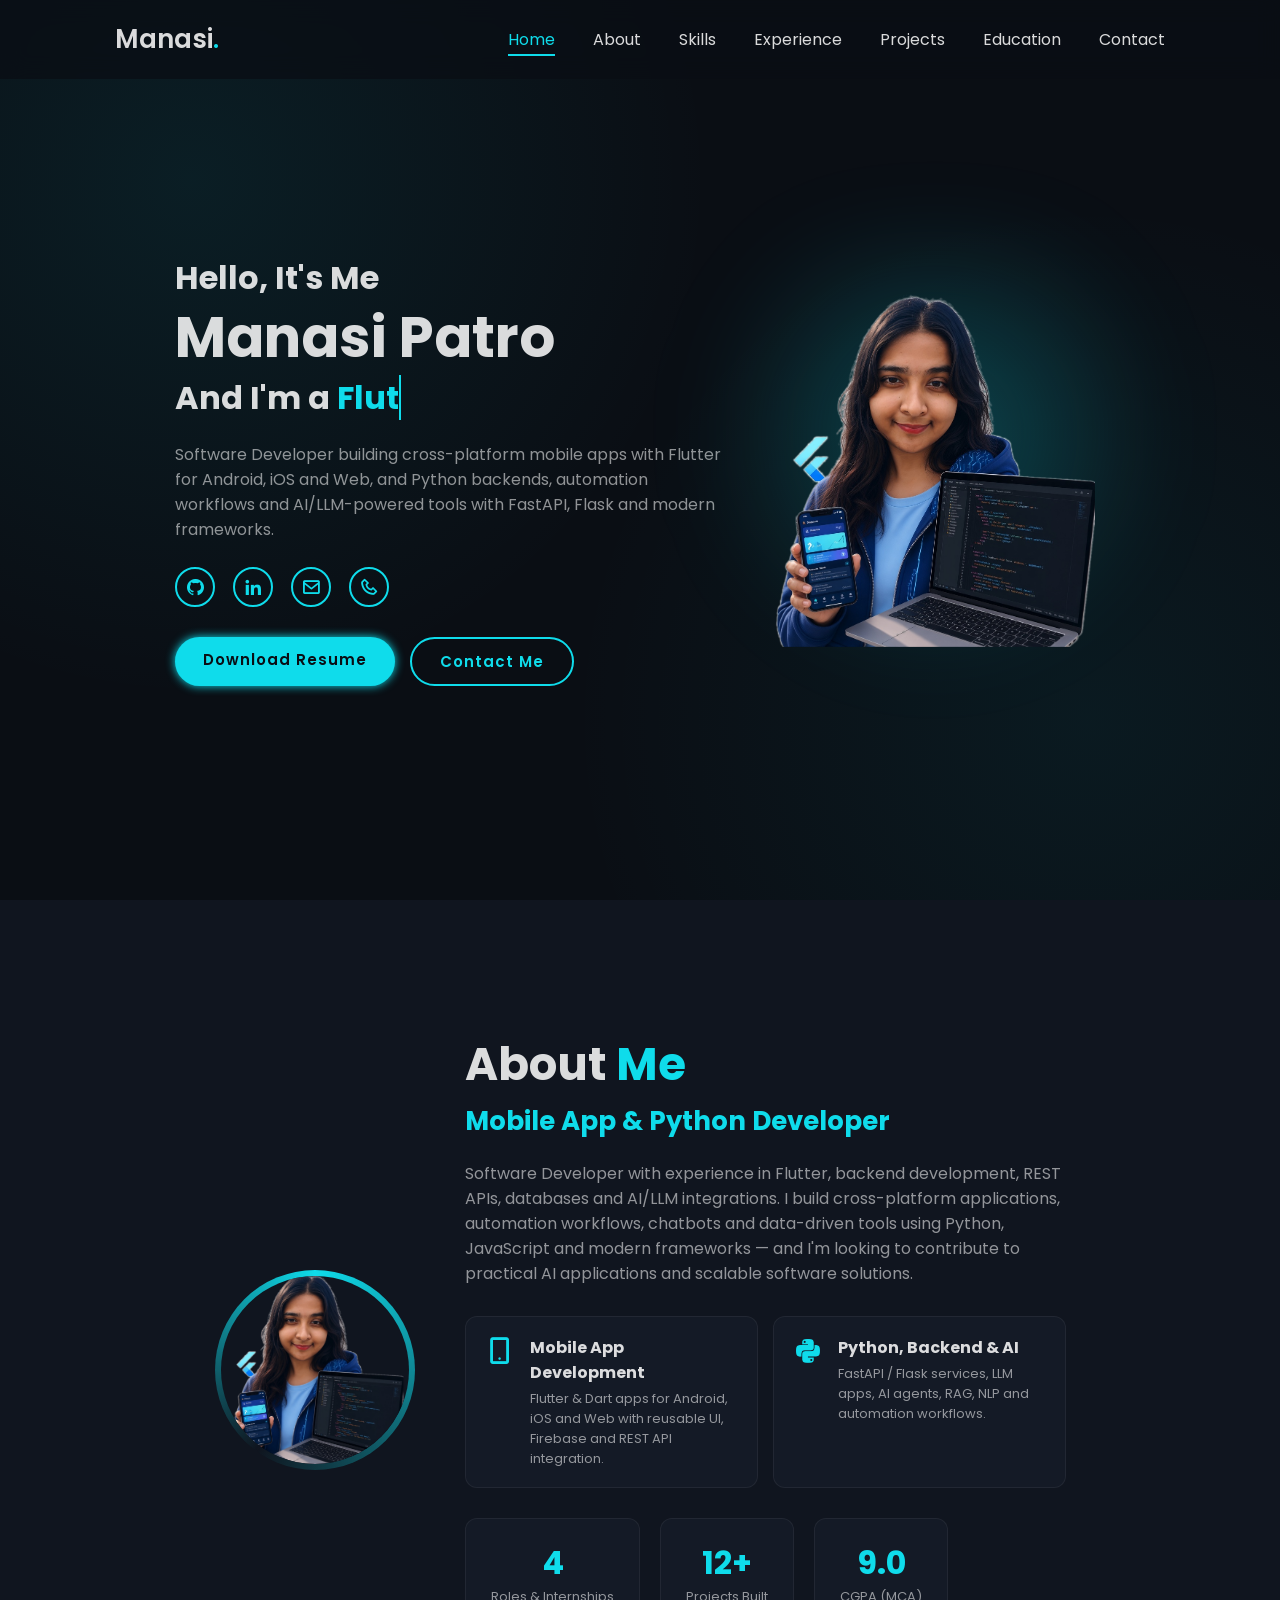
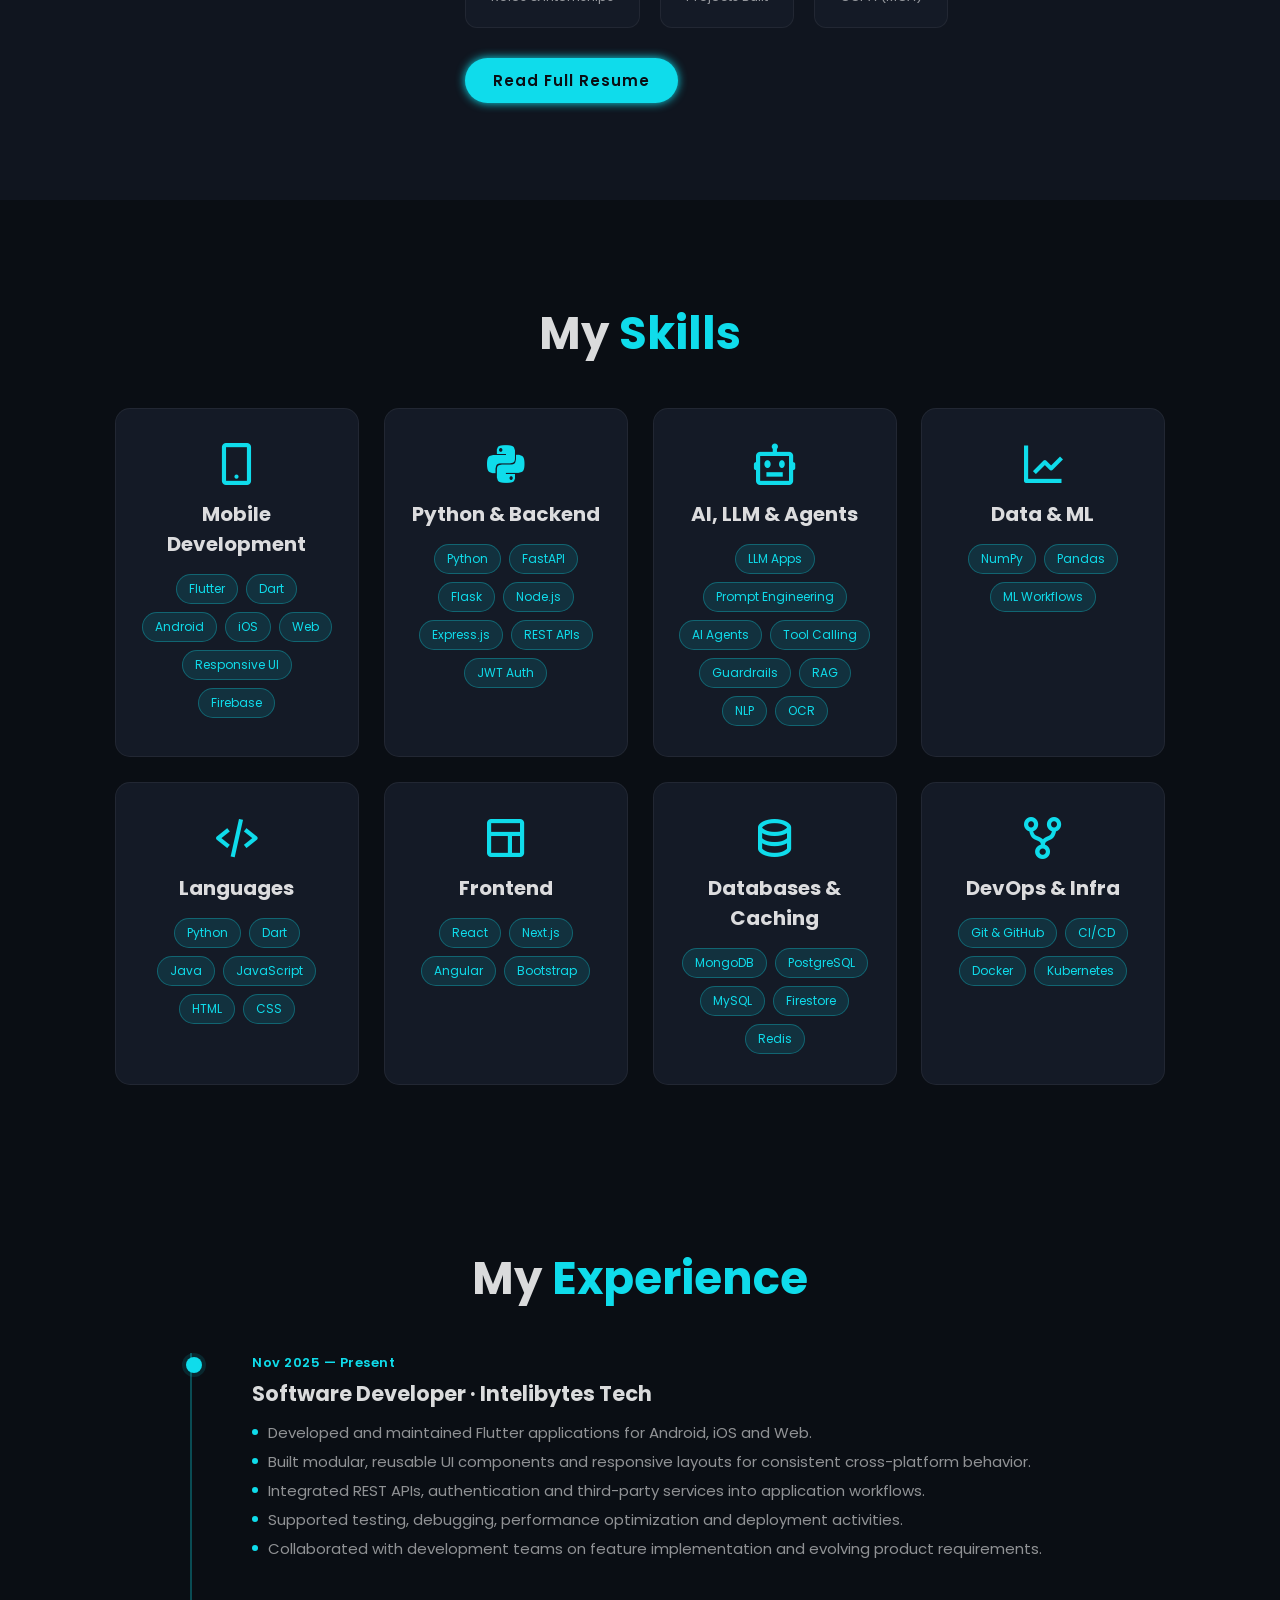
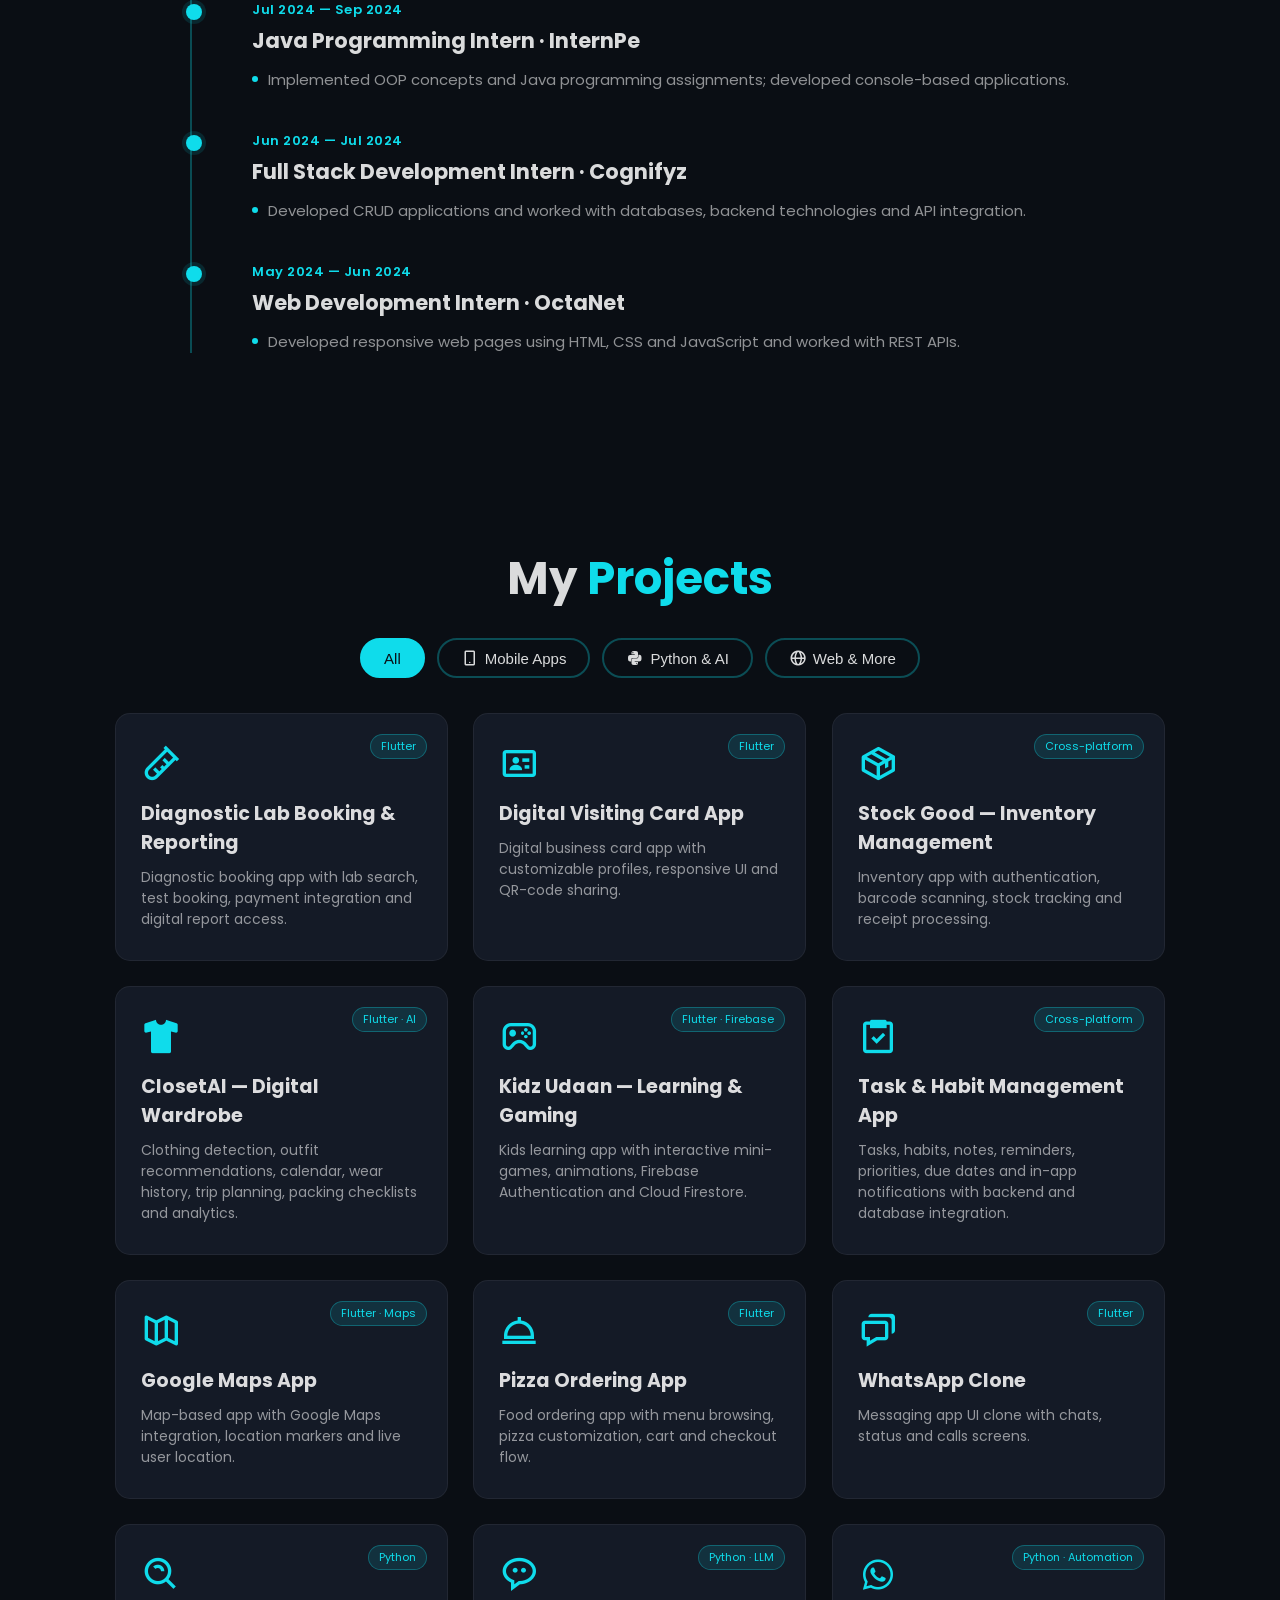
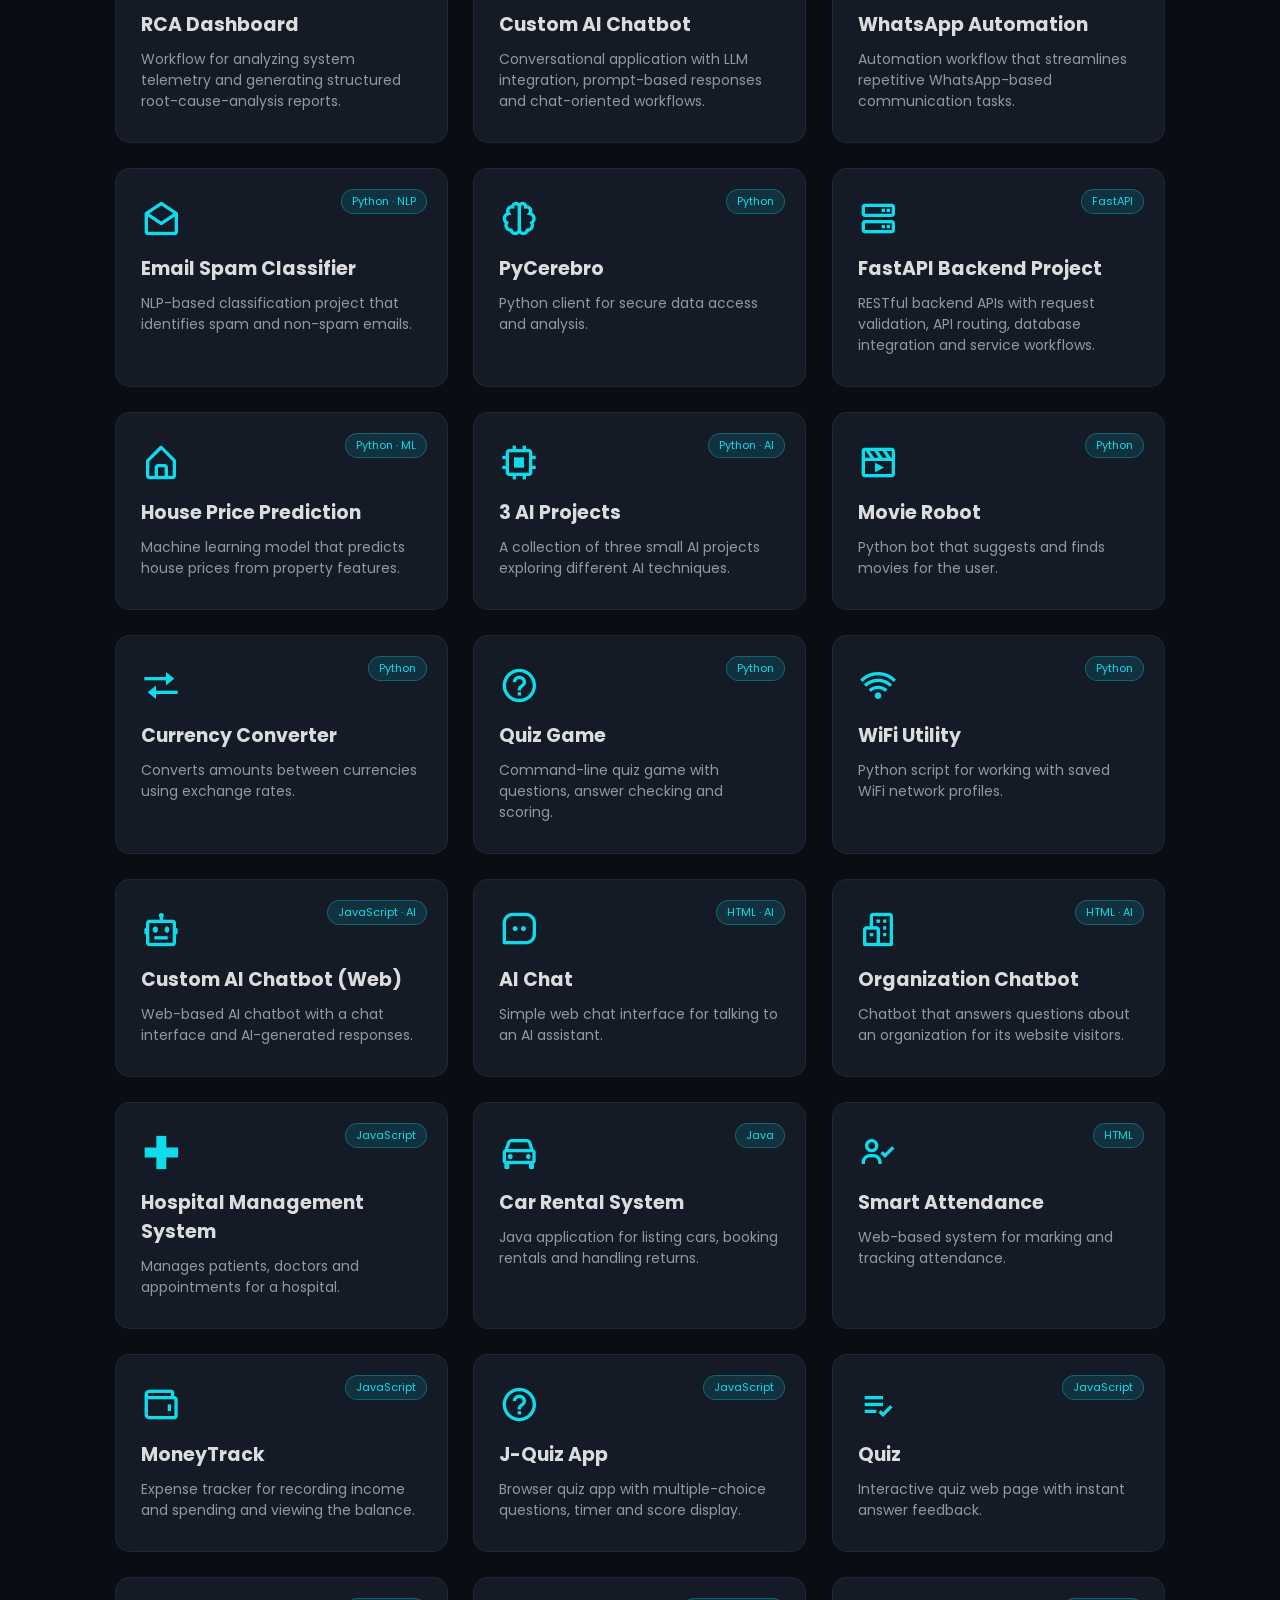
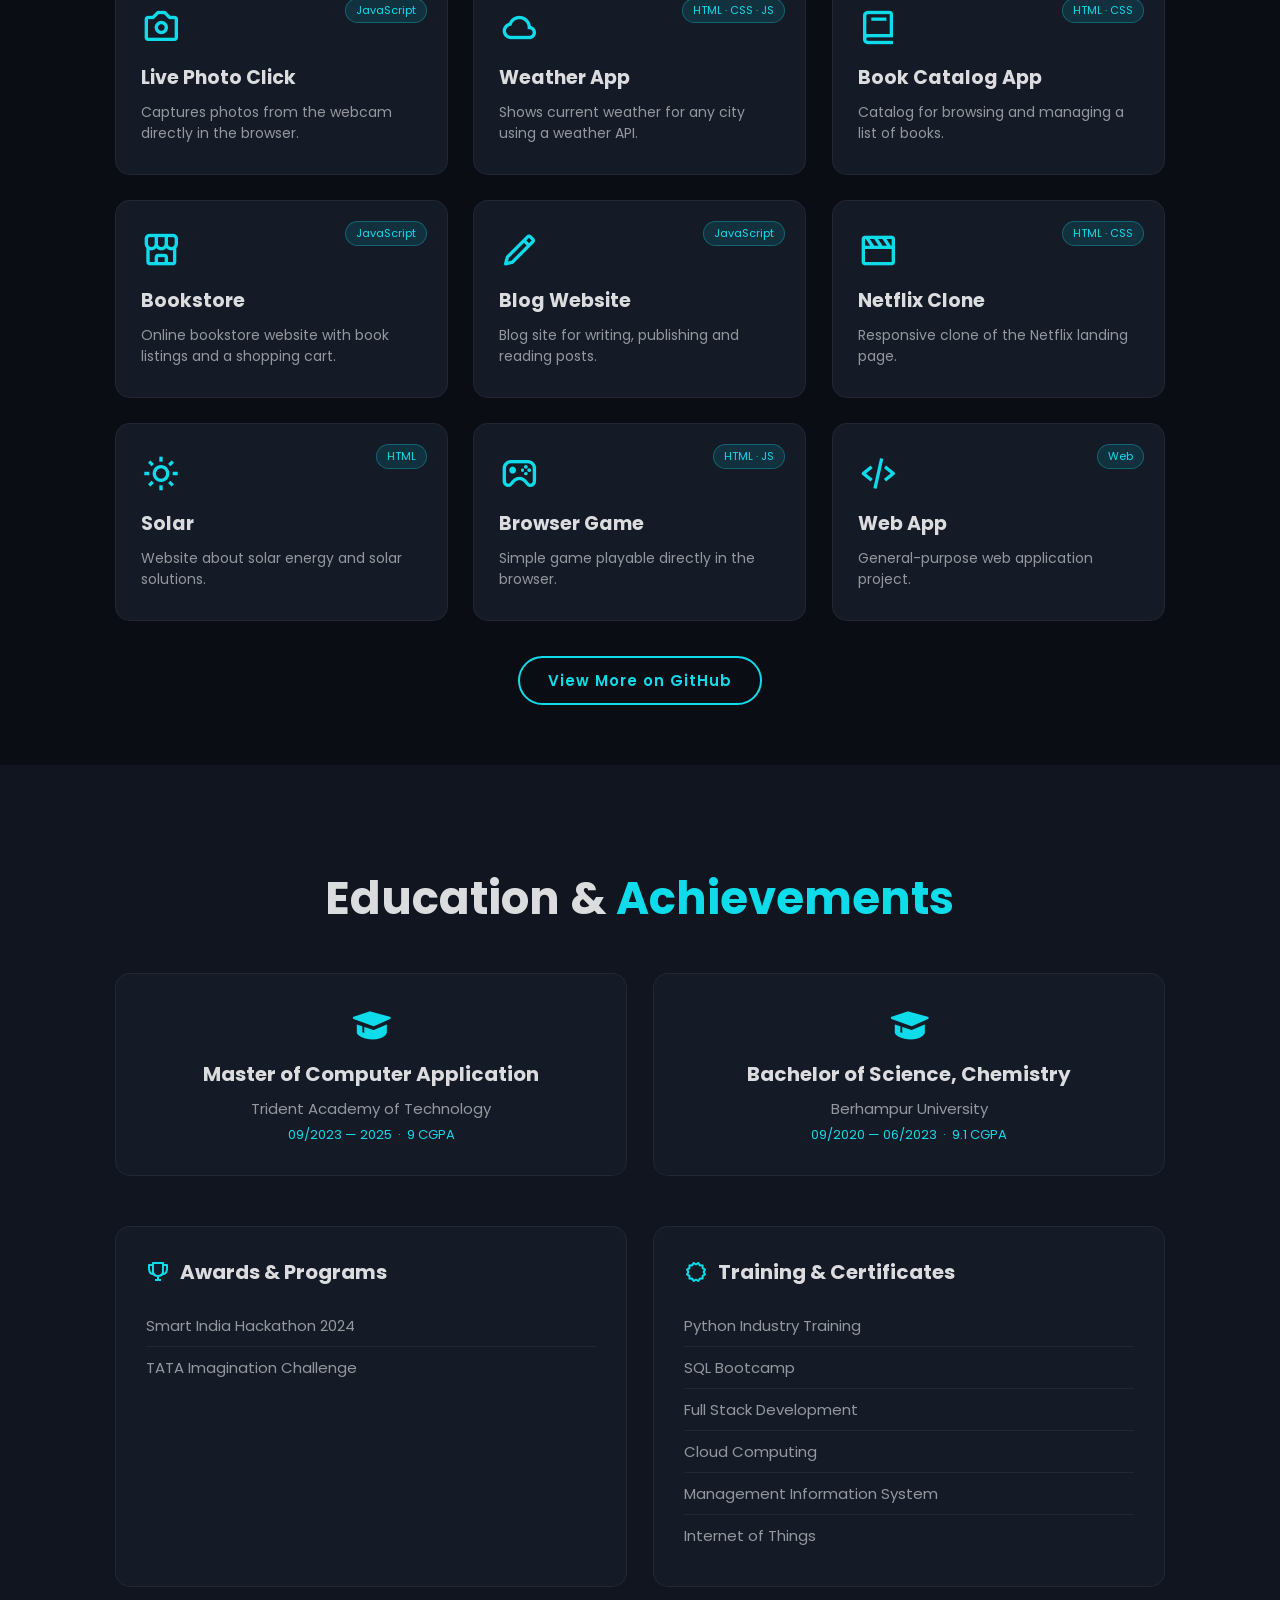
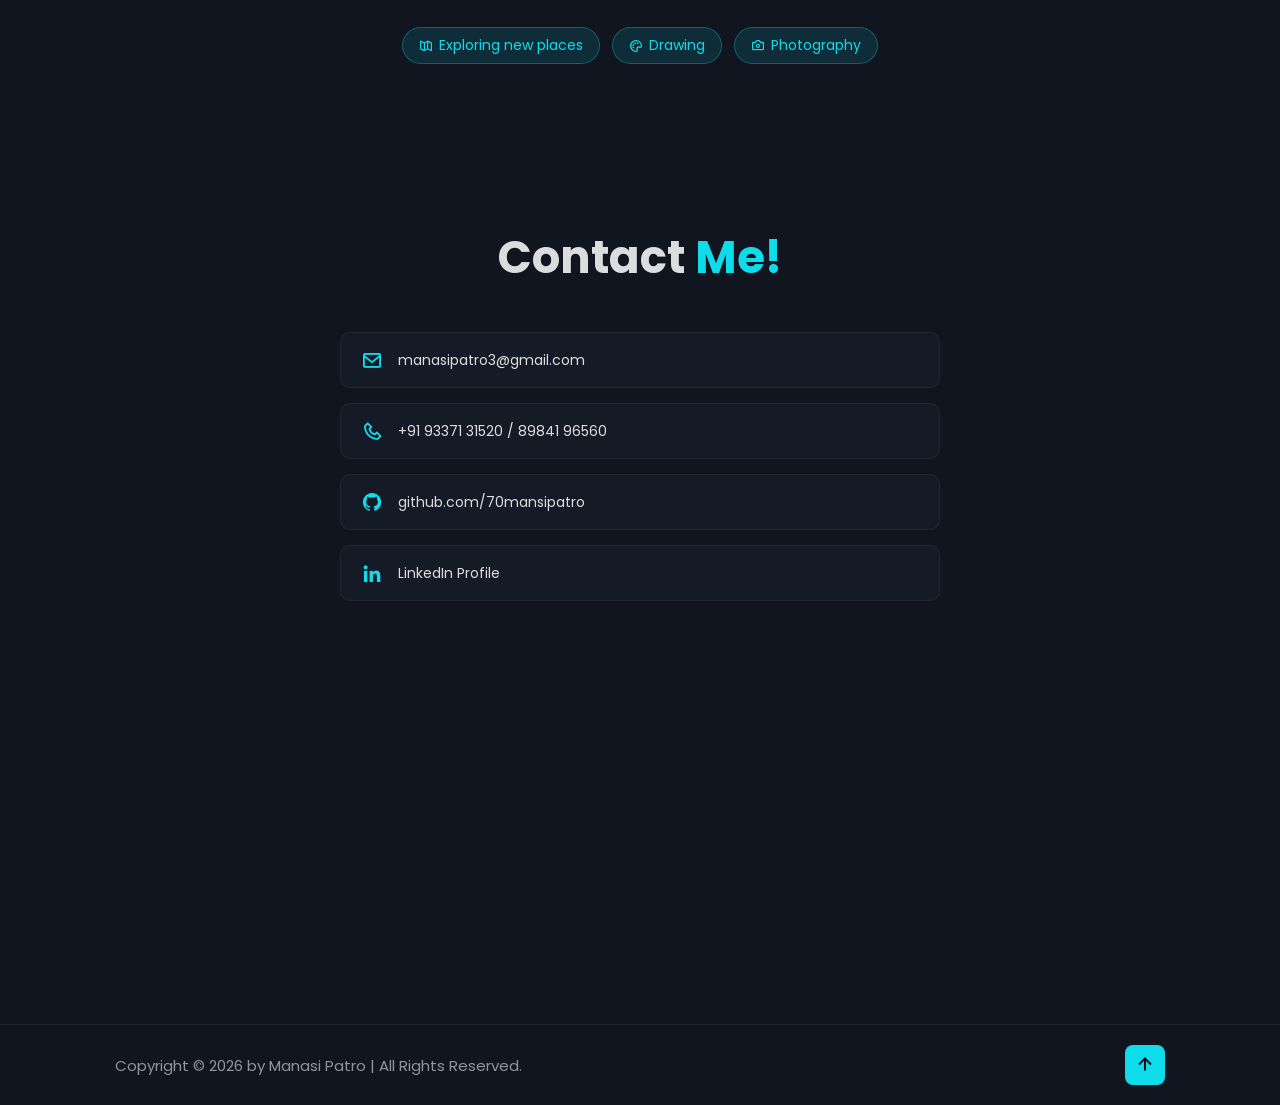
==== commit d92aaf6d: "Update portfolio" ====
--- a/index.html
+++ b/index.html
@@ -590,19 +590,6 @@
                     <span>LinkedIn Profile</span>
                 </a>
             </div>
-
-            <form action="mailto:manasipatro3@gmail.com" method="get" enctype="text/plain">
-                <div class="input-box">
-                    <input type="text" placeholder="Full Name" required>
-                    <input type="email" placeholder="Email Address" required>
-                </div>
-                <div class="input-box">
-                    <input type="tel" placeholder="Mobile Number">
-                    <input type="text" name="subject" placeholder="Email Subject">
-                </div>
-                <textarea name="body" cols="30" rows="10" placeholder="Your Message"></textarea>
-                <input type="submit" value="Send Message" class="btn">
-            </form>
         </div>
     </section>
 
--- a/style.css
+++ b/style.css
@@ -729,12 +729,8 @@
 }
 
 .contact-container {
-    display: grid;
-    grid-template-columns: 1fr 1.4fr;
-    gap: 4rem;
-    max-width: 100rem;
+    max-width: 60rem;
     margin: 0 auto;
-    align-items: start;
 }
 
 .contact-info {
@@ -768,40 +764,6 @@
 .contact-info-item span {
     color: var(--text-color);
     font-size: 1.4rem;
-}
-
-.contact form {
-    margin: 0;
-}
-
-.contact form .input-box input,
-.contact form textarea {
-    width: 100%;
-    padding: 1.5rem;
-    font-size: 1.5rem;
-    color: var(--text-color);
-    background: var(--card-color);
-    border: .1rem solid rgba(255, 255, 255, .06);
-    border-radius: .8rem;
-    margin-bottom: 2rem;
-}
-
-.contact form .input-box {
-    display: flex;
-    gap: 2rem;
-}
-
-.contact form .input-box input {
-    width: 50%;
-}
-
-.contact form textarea {
-    resize: none;
-}
-
-.contact form .btn {
-    margin-top: 1rem;
-    cursor: pointer;
 }
 
 /* ---------- Footer ---------- */
@@ -1063,10 +1025,6 @@
     .footer {
         padding: 2rem 3%;
     }
-
-    .contact-container {
-        grid-template-columns: 1fr;
-    }
 }
 
 @media (max-width: 768px) {
@@ -1147,13 +1105,4 @@
     .timeline {
         padding-left: 2rem;
     }
-
-    .contact form .input-box {
-        flex-direction: column;
-        gap: 0;
-    }
-
-    .contact form .input-box input {
-        width: 100%;
-    }
-}
+}
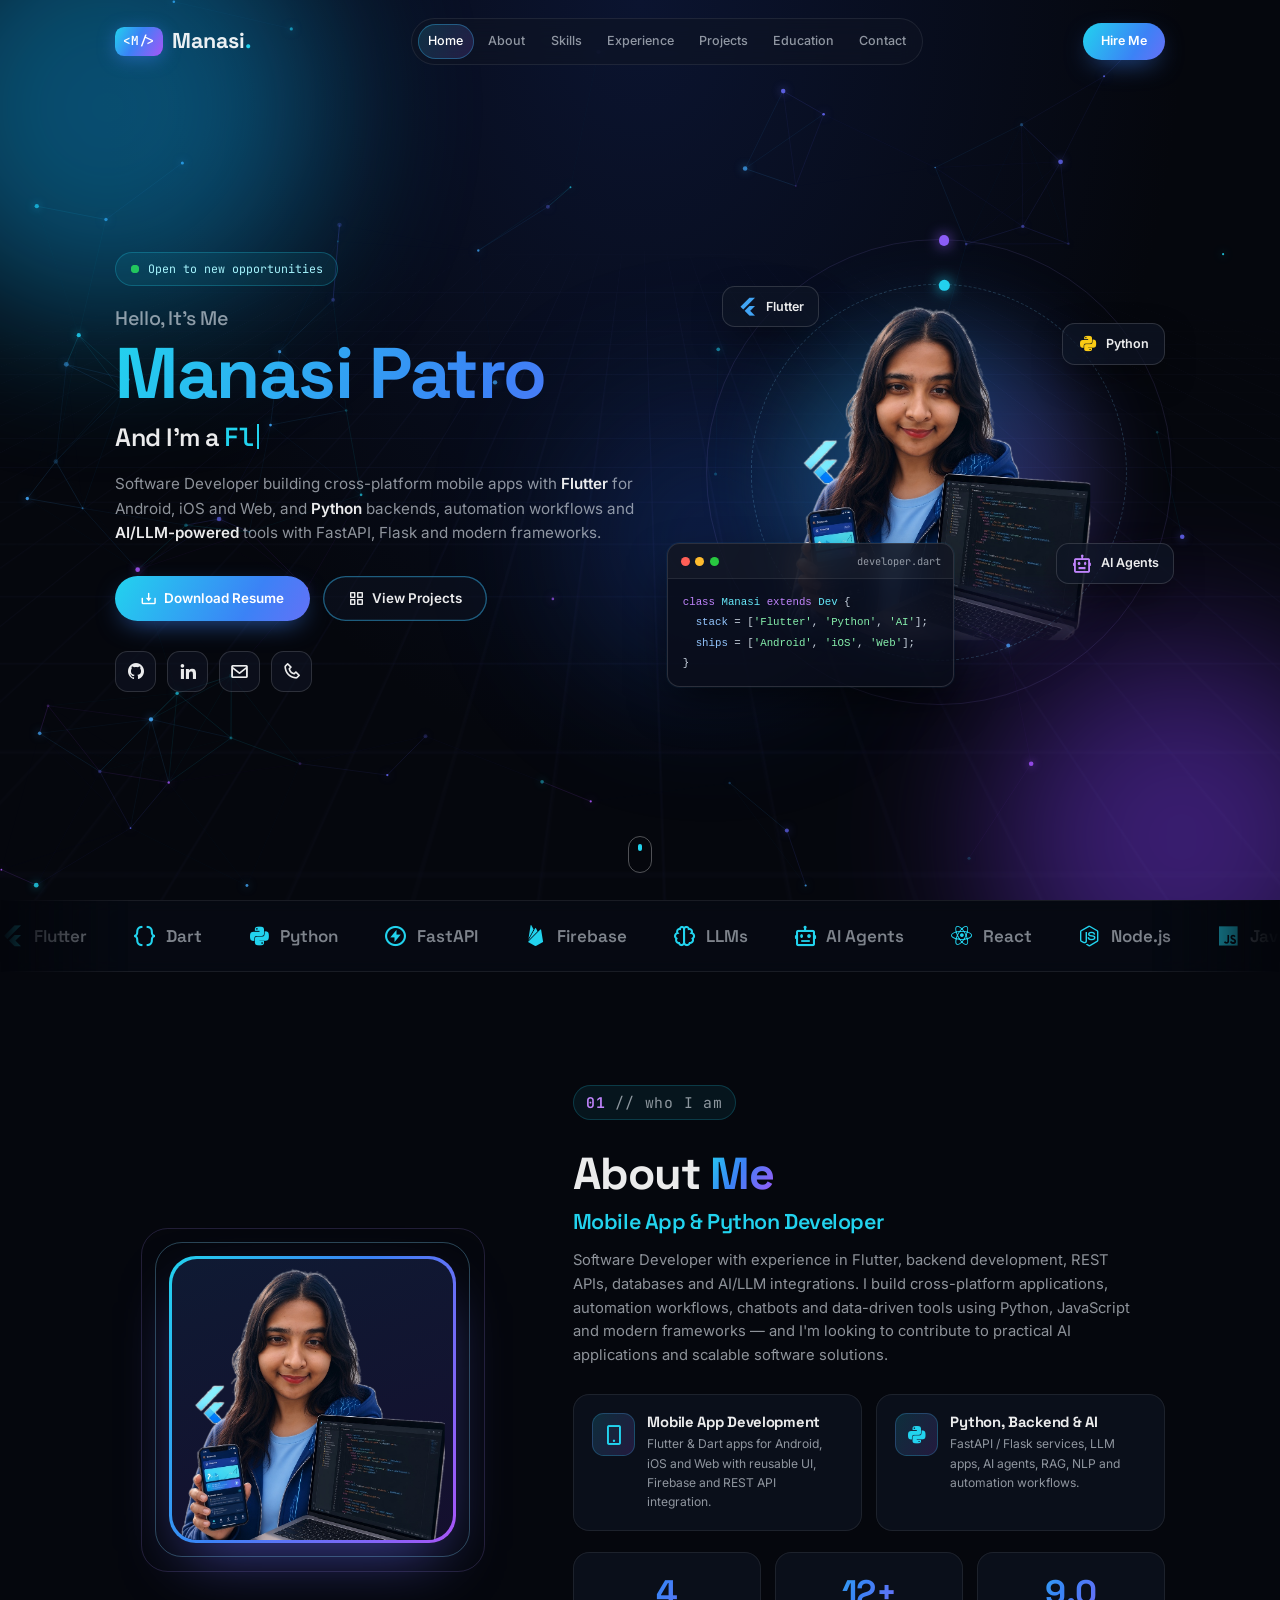
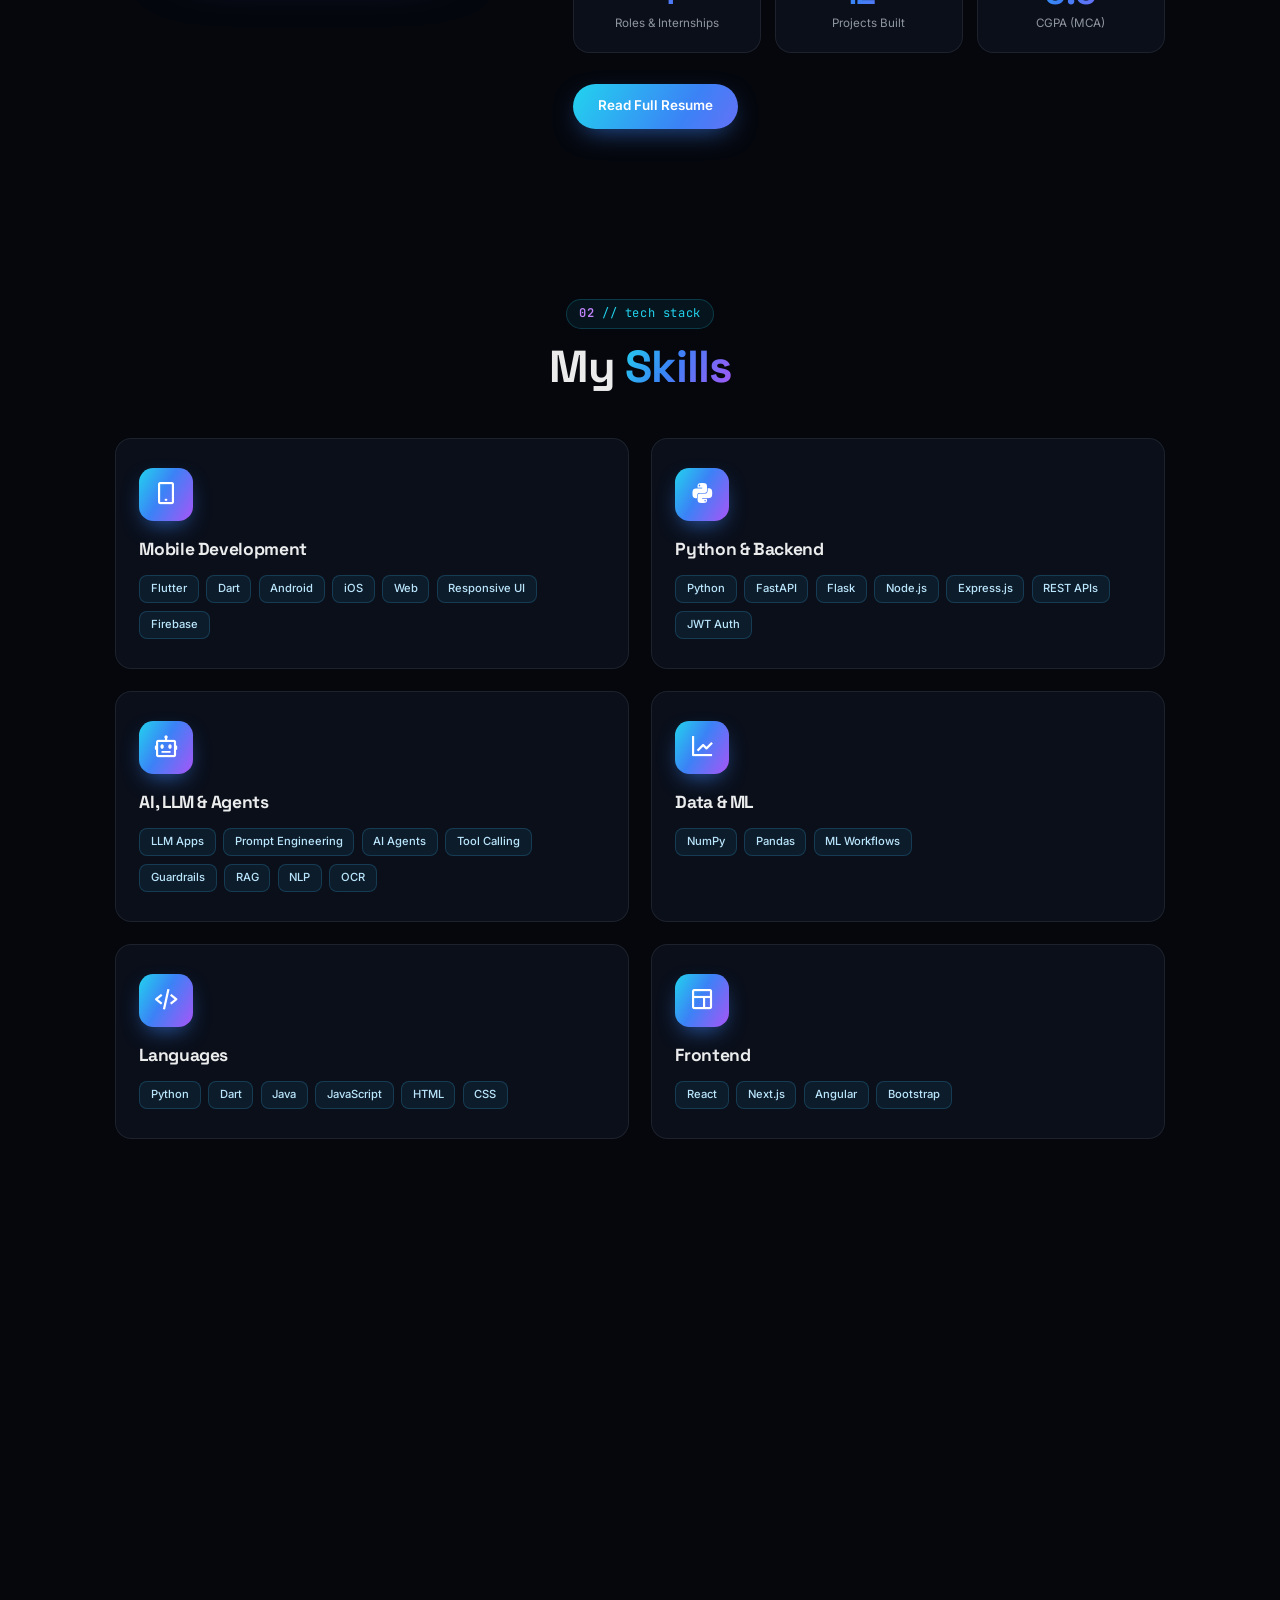
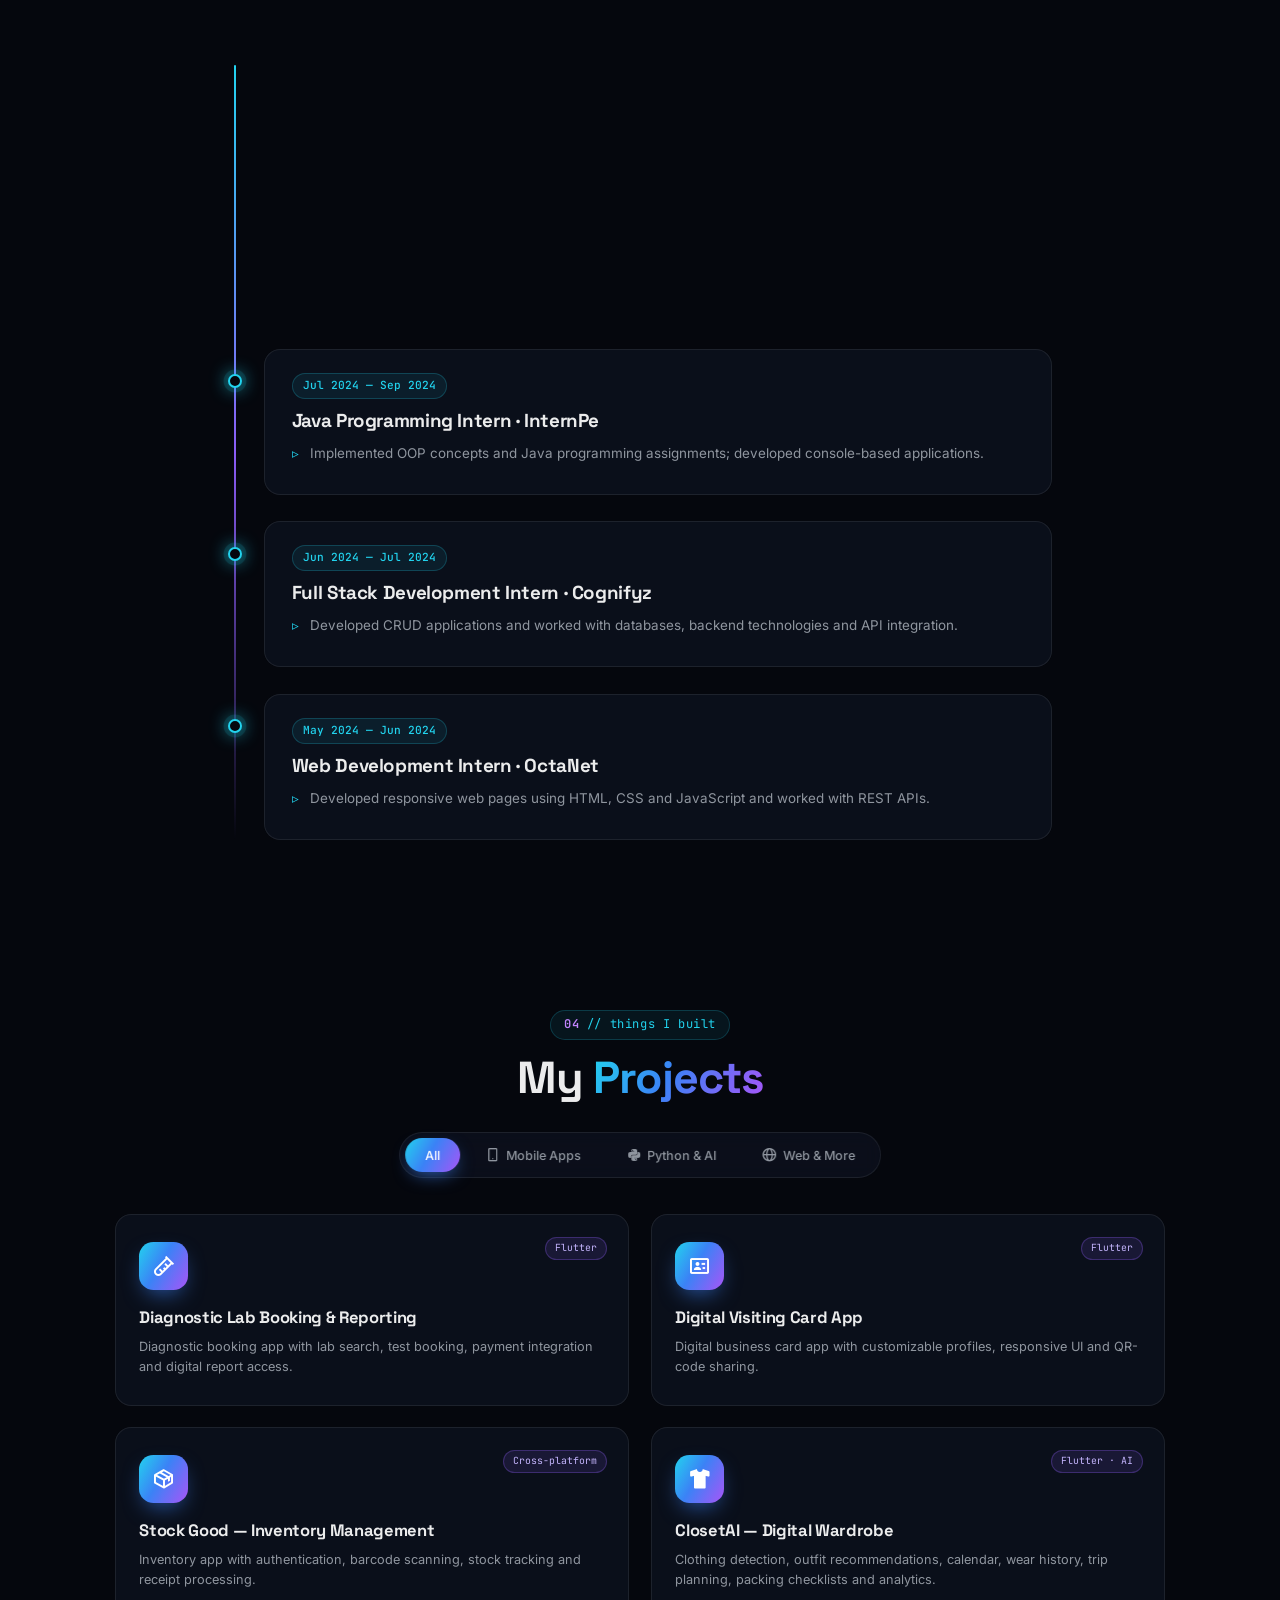
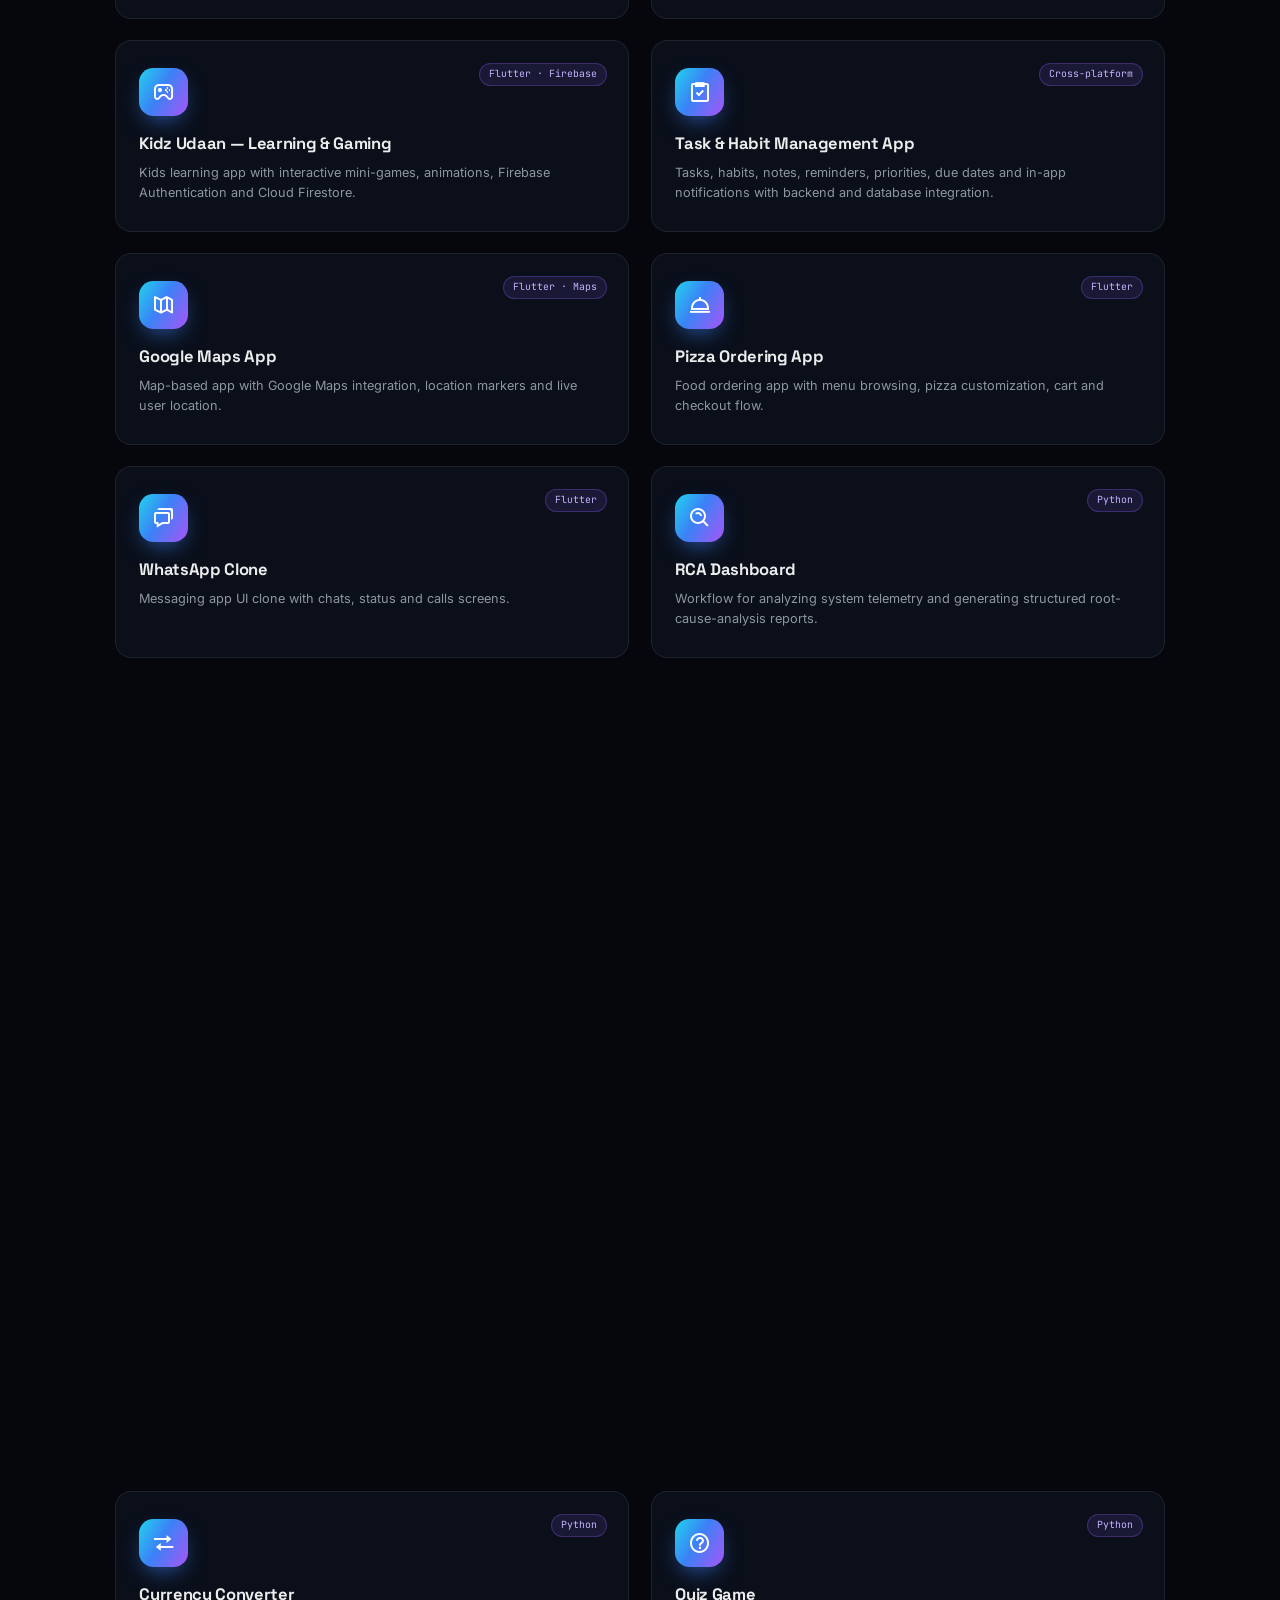
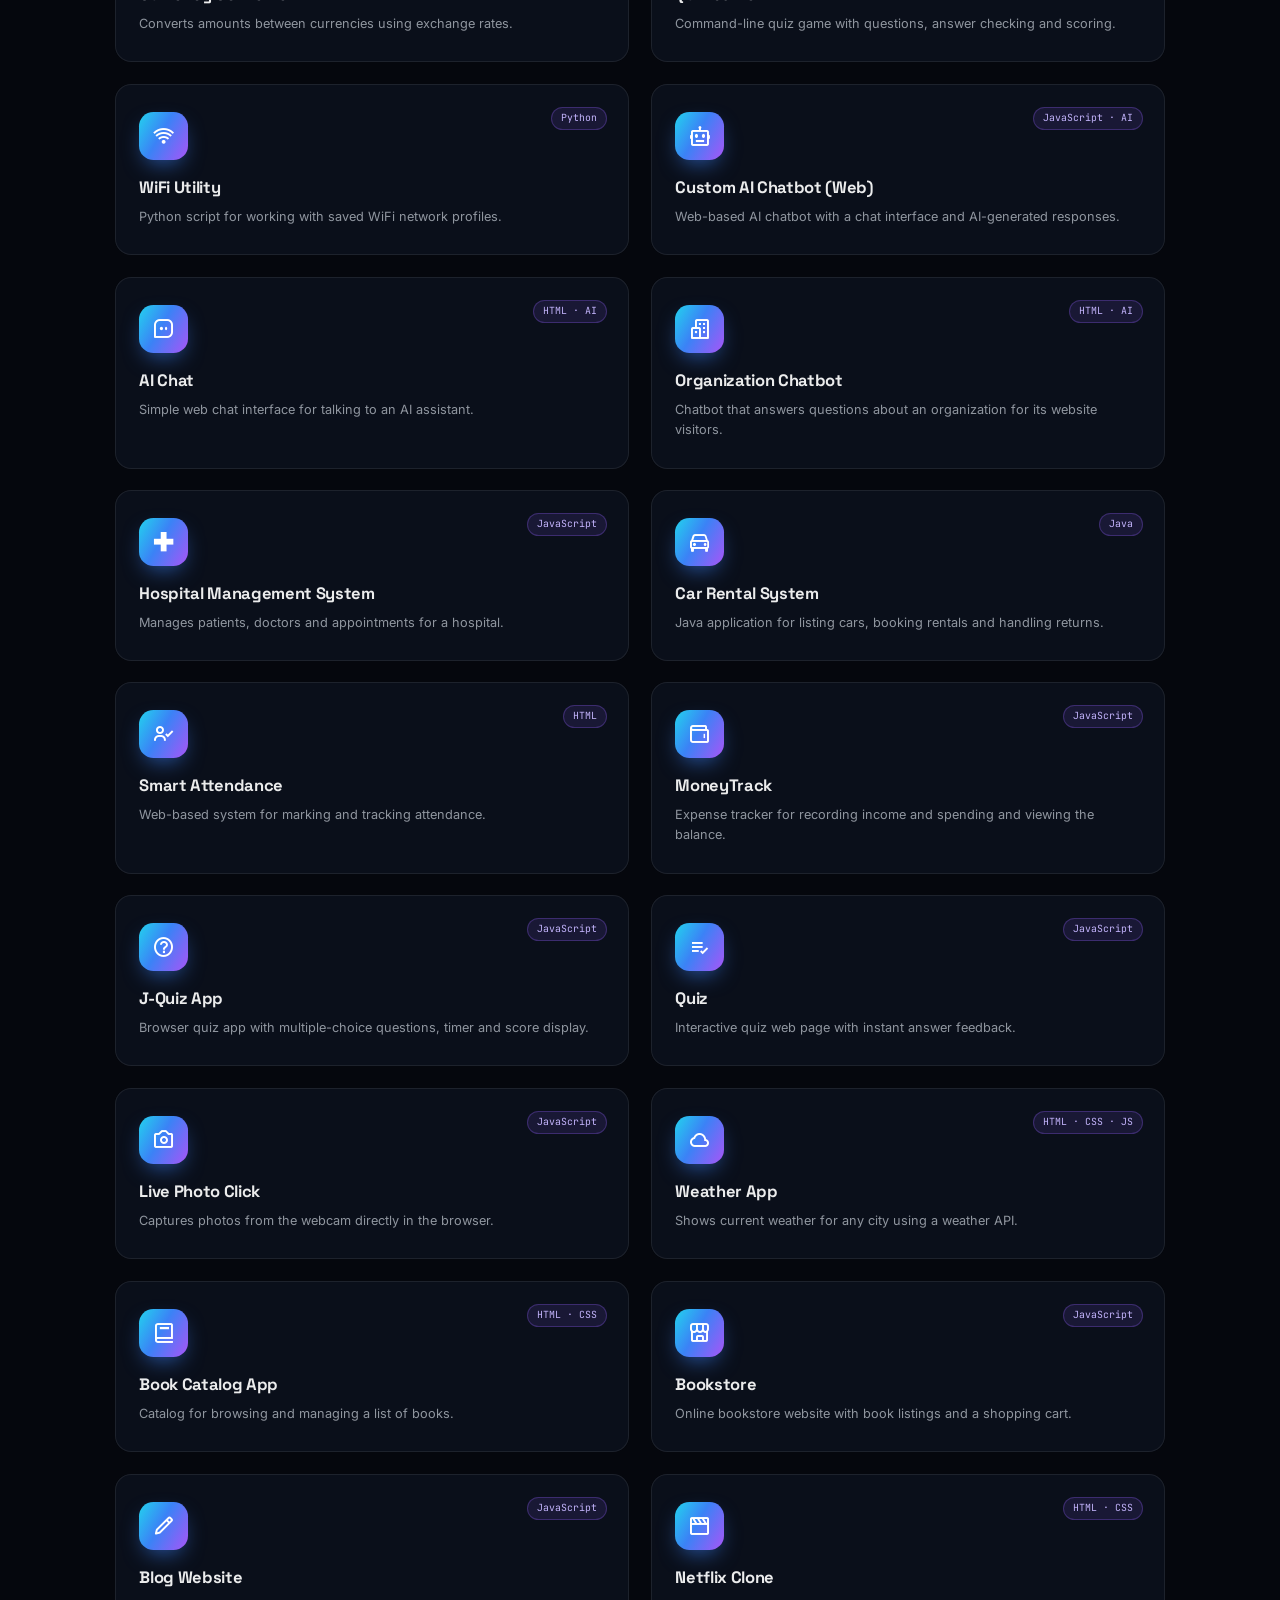
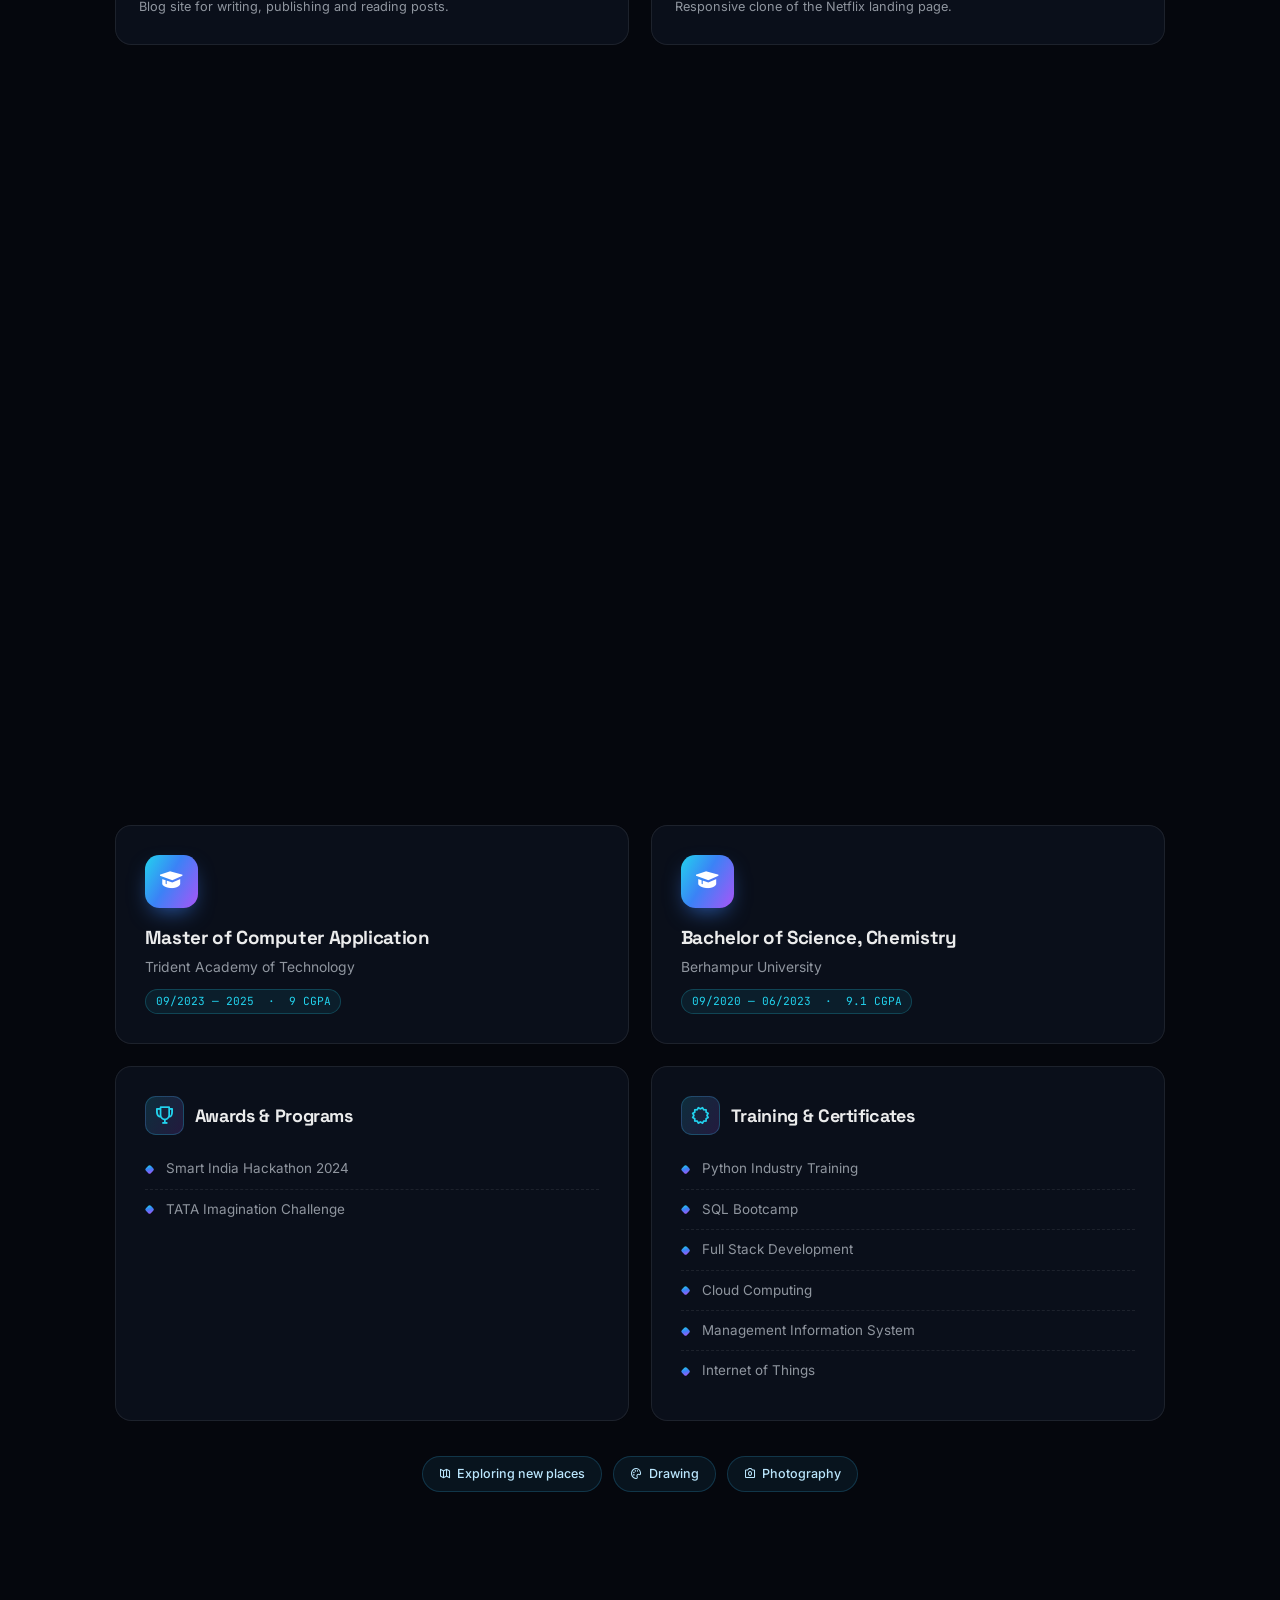
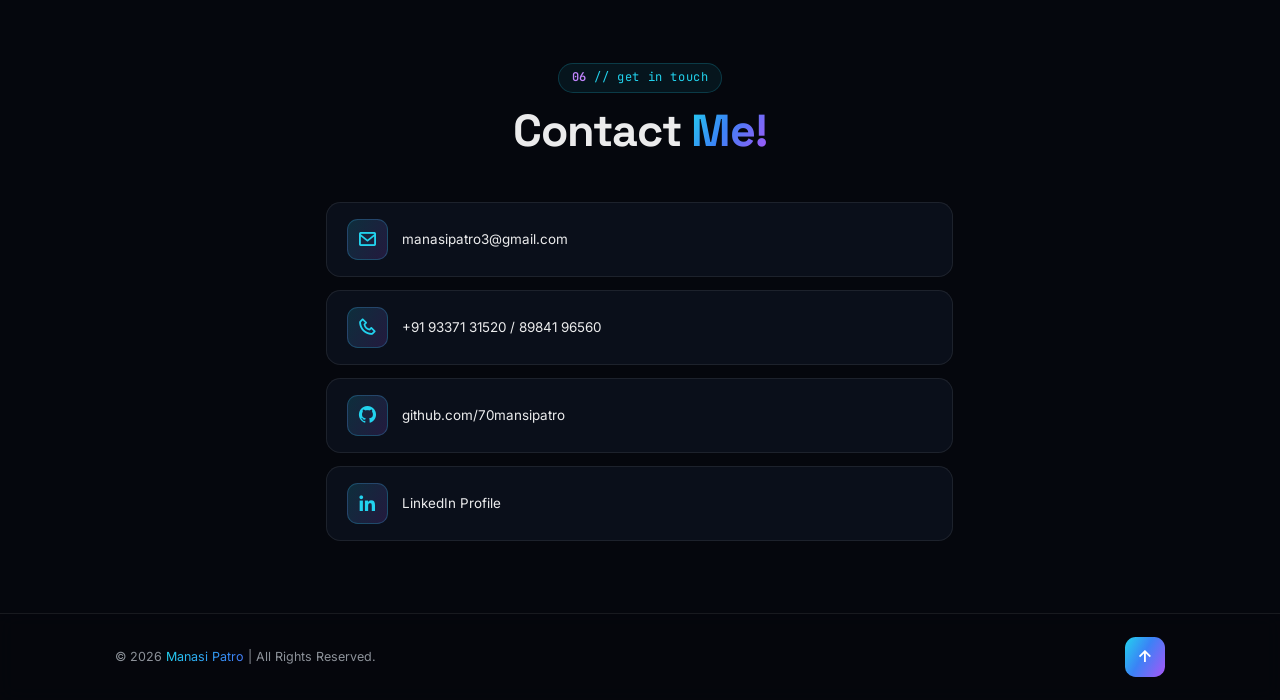
==== commit 2c62f063: "Update portfolio" ====
--- a/index.html
+++ b/index.html
@@ -7,15 +7,41 @@
     <title>Manasi Patro | Mobile App &amp; Python Developer</title>
     <meta name="description" content="Manasi Patro - Mobile App Developer (Flutter) and Python Developer building cross-platform apps, FastAPI backends and AI/LLM-powered tools.">
 
+    <meta name="theme-color" content="#05070d">
+
+    <link rel="preconnect" href="https://fonts.googleapis.com">
+    <link rel="preconnect" href="https://fonts.gstatic.com" crossorigin>
+    <link href="https://fonts.googleapis.com/css2?family=Inter:wght@300;400;500;600;700&family=JetBrains+Mono:wght@400;500;600&family=Space+Grotesk:wght@500;600;700&display=swap" rel="stylesheet">
     <link href='https://unpkg.com/boxicons@2.1.4/css/boxicons.min.css' rel='stylesheet'>
     <link rel="stylesheet" href="style.css">
 </head>
 
 <body>
+    <!-- Animated background: neural network canvas, grid, glow orbs, drifting code -->
+    <div class="bg-layer" aria-hidden="true">
+        <canvas id="bg-canvas"></canvas>
+        <div class="bg-grid"></div>
+        <div class="bg-orb orb-1"></div>
+        <div class="bg-orb orb-2"></div>
+        <div class="bg-orb orb-3"></div>
+        <div class="bg-code">
+            <span style="--x:6%;--d:26s;--delay:0s">&lt;/&gt;</span>
+            <span style="--x:18%;--d:32s;--delay:-8s">Widget build()</span>
+            <span style="--x:31%;--d:28s;--delay:-16s">def predict():</span>
+            <span style="--x:44%;--d:34s;--delay:-4s">{ }</span>
+            <span style="--x:57%;--d:30s;--delay:-20s">await llm.chat()</span>
+            <span style="--x:69%;--d:27s;--delay:-12s">setState(() {})</span>
+            <span style="--x:80%;--d:33s;--delay:-24s">@app.get("/")</span>
+            <span style="--x:91%;--d:29s;--delay:-6s">=&gt;</span>
+            <span style="--x:12%;--d:36s;--delay:-28s">0101</span>
+            <span style="--x:75%;--d:38s;--delay:-30s">AI</span>
+        </div>
+    </div>
+    <div class="cursor-glow" aria-hidden="true"></div>
+    <div class="scroll-progress" aria-hidden="true"></div>
+
     <header class="header">
-        <a href="#home" class="logo">Manasi<span>.</span></a>
-
-        <i class='bx bx-menu' id="menu-icon"></i>
+        <a href="#home" class="logo"><span class="logo-mark">&lt;M/&gt;</span><span class="logo-name">Manasi<span class="logo-dot">.</span></span></a>
 
         <nav class="navbar">
             <a href="#home" class="active">Home</a>
@@ -26,16 +52,27 @@
             <a href="#education">Education</a>
             <a href="#contact">Contact</a>
         </nav>
+
+        <div class="header-actions">
+            <a href="#contact" class="btn btn-sm">Hire Me</a>
+            <i class='bx bx-menu' id="menu-icon" aria-label="Menu"></i>
+        </div>
     </header>
 
     <section class="home" id="home">
         <div class="home-content">
-            <h3>Hello, It's Me</h3>
-            <h1>Manasi Patro</h1>
-            <h3>And I'm a <span class="multiple-text"></span></h3>
-            <p>Software Developer building cross-platform mobile apps with Flutter for Android, iOS and Web, and
-                Python backends, automation workflows and AI/LLM-powered tools with FastAPI, Flask and modern
-                frameworks.</p>
+            <div class="status-badge"><span class="pulse"></span> Open to new opportunities</div>
+            <h3 class="hello">Hello, It's Me</h3>
+            <h1><span class="gradient-text">Manasi Patro</span></h1>
+            <h3 class="role">And I'm a <span class="multiple-text"></span></h3>
+            <p>Software Developer building cross-platform mobile apps with <strong>Flutter</strong> for Android, iOS
+                and Web, and <strong>Python</strong> backends, automation workflows and <strong>AI/LLM-powered</strong>
+                tools with FastAPI, Flask and modern frameworks.</p>
+
+            <div class="btn-group">
+                <a href="resume.html" class="btn" target="_blank" rel="noopener"><i class='bx bx-download'></i> Download Resume</a>
+                <a href="#projects" class="btn btn-outline"><i class='bx bx-grid-alt'></i> View Projects</a>
+            </div>
 
             <div class="social-media">
                 <a href="https://github.com/70mansipatro" target="_blank" rel="noopener" aria-label="GitHub"><i class='bx bxl-github'></i></a>
@@ -43,19 +80,53 @@
                 <a href="mailto:manasipatro3@gmail.com" aria-label="Email"><i class='bx bx-envelope'></i></a>
                 <a href="tel:+919337131520" aria-label="Phone"><i class='bx bx-phone'></i></a>
             </div>
-
-            <div class="btn-group">
-                <a href="resume.html" class="btn" target="_blank" rel="noopener">Download Resume</a>
-                <a href="#contact" class="btn btn-outline">Contact Me</a>
-            </div>
         </div>
 
         <div class="home-img">
+            <div class="orbit orbit-1"><span></span></div>
+            <div class="orbit orbit-2"><span></span></div>
             <div class="hero-portrait">
                 <img src="images/hero-portrait.png" alt="Manasi Patro">
             </div>
-        </div>
+
+            <div class="float-chip chip-flutter"><i class='bx bxl-flutter'></i> Flutter</div>
+            <div class="float-chip chip-python"><i class='bx bxl-python'></i> Python</div>
+            <div class="float-chip chip-ai"><i class='bx bx-bot'></i> AI Agents</div>
+
+            <div class="code-card">
+                <div class="code-head">
+                    <span class="dot r"></span><span class="dot y"></span><span class="dot g"></span>
+                    <em>developer.dart</em>
+                </div>
+<pre><code><span class="k">class</span> <span class="t">Manasi</span> <span class="k">extends</span> <span class="t">Dev</span> {
+  <span class="v">stack</span> = [<span class="s">'Flutter'</span>, <span class="s">'Python'</span>, <span class="s">'AI'</span>];
+  <span class="v">ships</span> = [<span class="s">'Android'</span>, <span class="s">'iOS'</span>, <span class="s">'Web'</span>];
+}</code></pre>
+            </div>
+        </div>
+
+        <a href="#about" class="scroll-down" aria-label="Scroll down"><span></span></a>
     </section>
+
+    <div class="tech-marquee" aria-label="Tech stack">
+        <div class="marquee-track">
+            <span><i class='bx bxl-flutter'></i> Flutter</span>
+            <span><i class='bx bx-code-curly'></i> Dart</span>
+            <span><i class='bx bxl-python'></i> Python</span>
+            <span><i class='bx bx-bolt-circle'></i> FastAPI</span>
+            <span><i class='bx bxl-firebase'></i> Firebase</span>
+            <span><i class='bx bx-brain'></i> LLMs</span>
+            <span><i class='bx bx-bot'></i> AI Agents</span>
+            <span><i class='bx bxl-react'></i> React</span>
+            <span><i class='bx bxl-nodejs'></i> Node.js</span>
+            <span><i class='bx bxl-javascript'></i> JavaScript</span>
+            <span><i class='bx bxl-mongodb'></i> MongoDB</span>
+            <span><i class='bx bxl-postgresql'></i> PostgreSQL</span>
+            <span><i class='bx bxl-docker'></i> Docker</span>
+            <span><i class='bx bxl-kubernetes'></i> Kubernetes</span>
+            <span><i class='bx bxl-git'></i> Git</span>
+        </div>
+    </div>
 
     <section class="about" id="about">
         <div class="about-img">
@@ -67,6 +138,7 @@
         </div>
 
         <div class="about-content">
+            <p class="section-tag"><b>01</b> // who I am</p>
             <h2 class="heading">About <span>Me</span></h2>
             <h3>Mobile App &amp; Python Developer</h3>
             <p>Software Developer with experience in Flutter, backend development, REST APIs, databases and AI/LLM
@@ -111,6 +183,7 @@
     </section>
 
     <section class="skills" id="skills">
+        <p class="section-tag"><b>02</b> // tech stack</p>
         <h2 class="heading">My <span>Skills</span></h2>
 
         <div class="skills-container">
@@ -217,6 +290,7 @@
     </section>
 
     <section class="experience" id="experience">
+        <p class="section-tag"><b>03</b> // career path</p>
         <h2 class="heading">My <span>Experience</span></h2>
 
         <div class="timeline">
@@ -271,6 +345,7 @@
     </section>
 
     <section class="projects" id="projects">
+        <p class="section-tag"><b>04</b> // things I built</p>
         <h2 class="heading">My <span>Projects</span></h2>
 
         <div class="project-tabs" role="tablist">
@@ -523,6 +598,7 @@
     </section>
 
     <section class="education" id="education">
+        <p class="section-tag"><b>05</b> // learning</p>
         <h2 class="heading">Education &amp; <span>Achievements</span></h2>
 
         <div class="education-container">
@@ -569,6 +645,7 @@
     </section>
 
     <section class="contact" id="contact">
+        <p class="section-tag"><b>06</b> // get in touch</p>
         <h2 class="heading">Contact <span>Me!</span></h2>
 
         <div class="contact-container">
@@ -595,7 +672,7 @@
 
     <footer class="footer">
         <div class="footer-text">
-            <p>Copyright &copy; 2026 by Manasi Patro | All Rights Reserved.</p>
+            <p>&copy; 2026 <span class="gradient-text">Manasi Patro</span> | All Rights Reserved.</p>
         </div>
 
         <div class="footer-iconTop">
--- a/style.css
+++ b/style.css
@@ -1,58 +1,207 @@
-@import url("https://fonts.googleapis.com/css2?family=Poppins:ital,wght@0,100;0,200;0,300;0,400;0,500;0,600;0,700;0,800;0,900;1,100;1,200;1,300;1,400;1,500;1,600;1,700;1,800;1,900&display=swap");
-
-* {
+/* =========================================================
+   Manasi Patro — Portfolio
+   Theme: AI / Flutter / Web — dark, glass, neon gradient
+   ========================================================= */
+
+*,
+*::before,
+*::after {
     margin: 0;
     padding: 0;
     box-sizing: border-box;
     text-decoration: none;
     border: none;
     outline: none;
-    scroll-behavior: smooth;
-    font-family: "Poppins", sans-serif;
 }
 
 :root {
-    --bg-color: #0a0e14;
-    --second-bg-color: #10151f;
-    --card-color: #141a26;
-    --text-color: rgba(255, 255, 255, 0.85);
-    --text-muted: rgba(255, 255, 255, 0.55);
-    --main-color: #0fdceb;
-    --main-color-soft: rgba(15, 220, 235, 0.12);
+    --bg-color: #05070d;
+    --second-bg-color: #080c16;
+    --card-color: rgba(15, 21, 36, 0.62);
+    --card-solid: #0f1524;
+    --border: rgba(255, 255, 255, 0.08);
+    --border-strong: rgba(255, 255, 255, 0.14);
+    --text-color: rgba(255, 255, 255, 0.92);
+    --text-muted: rgba(226, 232, 240, 0.62);
+
+    --cyan: #22d3ee;
+    --blue: #3b82f6;
+    --flutter: #42a5f5;
+    --violet: #8b5cf6;
+    --pink: #ec4899;
+
+    --main-color: var(--cyan);
+    --main-color-soft: rgba(34, 211, 238, 0.12);
+    --gradient: linear-gradient(120deg, #22d3ee 0%, #3b82f6 45%, #a855f7 100%);
+    --gradient-soft: linear-gradient(120deg, rgba(34, 211, 238, .16), rgba(168, 85, 247, .16));
+
+    --font-body: "Inter", system-ui, sans-serif;
+    --font-head: "Space Grotesk", "Inter", sans-serif;
+    --font-mono: "JetBrains Mono", ui-monospace, monospace;
+
+    --radius: 1.8rem;
+    --ease: cubic-bezier(.22, 1, .36, 1);
 }
 
 html {
     font-size: 62.5%;
     overflow-x: hidden;
+    scroll-behavior: smooth;
+    scroll-padding-top: 8rem;
 }
 
 body {
     background: var(--bg-color);
     color: var(--text-color);
+    font-family: var(--font-body);
+    line-height: 1.6;
+    overflow-x: hidden;
+    -webkit-font-smoothing: antialiased;
+}
+
+h1, h2, h3, h4 {
+    font-family: var(--font-head);
+    letter-spacing: -.02em;
+    line-height: 1.2;
 }
 
 section {
-    min-height: 100vh;
-    padding: 10rem 9% 6rem;
+    position: relative;
+    padding: 11rem 9% 8rem;
 }
 
 ::selection {
-    background: var(--main-color);
-    color: var(--bg-color);
-}
-
-::-webkit-scrollbar {
-    width: .8rem;
-}
-
-::-webkit-scrollbar-track {
-    background: var(--bg-color);
-}
-
+    background: var(--violet);
+    color: #fff;
+}
+
+::-webkit-scrollbar { width: .8rem; }
+::-webkit-scrollbar-track { background: var(--bg-color); }
 ::-webkit-scrollbar-thumb {
-    background: var(--main-color);
+    background: linear-gradient(var(--cyan), var(--violet));
     border-radius: 1rem;
 }
+
+.gradient-text {
+    background: var(--gradient);
+    background-size: 200% auto;
+    -webkit-background-clip: text;
+    background-clip: text;
+    color: transparent;
+    animation: gradientShift 6s linear infinite;
+}
+
+@keyframes gradientShift {
+    to { background-position: 200% center; }
+}
+
+/* ---------- Animated background ---------- */
+
+.bg-layer {
+    position: fixed;
+    inset: 0;
+    z-index: -1;
+    overflow: hidden;
+    pointer-events: none;
+    background:
+        radial-gradient(ellipse at top, #0b1430 0%, transparent 60%),
+        var(--bg-color);
+}
+
+#bg-canvas {
+    position: absolute;
+    inset: 0;
+    width: 100%;
+    height: 100%;
+}
+
+.bg-grid {
+    position: absolute;
+    inset: -50%;
+    background-image:
+        linear-gradient(rgba(99, 102, 241, .07) 1px, transparent 1px),
+        linear-gradient(90deg, rgba(99, 102, 241, .07) 1px, transparent 1px);
+    background-size: 6rem 6rem;
+    mask-image: radial-gradient(ellipse at center, #000 20%, transparent 65%);
+    -webkit-mask-image: radial-gradient(ellipse at center, #000 20%, transparent 65%);
+    transform: perspective(60rem) rotateX(58deg) translateY(-8%);
+    animation: gridMove 18s linear infinite;
+    opacity: .7;
+}
+
+@keyframes gridMove {
+    to { background-position: 0 6rem, 6rem 0; }
+}
+
+.bg-orb {
+    position: absolute;
+    border-radius: 50%;
+    filter: blur(9rem);
+    opacity: .45;
+    animation: orbFloat 22s ease-in-out infinite alternate;
+}
+
+.orb-1 { width: 48rem; height: 48rem; background: #0ea5e9; top: -12rem; left: -12rem; }
+.orb-2 { width: 42rem; height: 42rem; background: #7c3aed; bottom: -14rem; right: -10rem; animation-delay: -7s; }
+.orb-3 { width: 30rem; height: 30rem; background: #2563eb; top: 45%; left: 45%; opacity: .25; animation-delay: -14s; }
+
+@keyframes orbFloat {
+    0% { transform: translate(0, 0) scale(1); }
+    50% { transform: translate(8rem, 6rem) scale(1.15); }
+    100% { transform: translate(-6rem, 10rem) scale(.95); }
+}
+
+.bg-code span {
+    position: absolute;
+    left: var(--x);
+    bottom: -6rem;
+    font-family: var(--font-mono);
+    font-size: 1.4rem;
+    color: rgba(125, 211, 252, .18);
+    white-space: nowrap;
+    animation: codeRise var(--d) linear infinite;
+    animation-delay: var(--delay);
+}
+
+@keyframes codeRise {
+    0% { transform: translateY(0); opacity: 0; }
+    10% { opacity: 1; }
+    90% { opacity: 1; }
+    100% { transform: translateY(-115vh); opacity: 0; }
+}
+
+.cursor-glow {
+    position: fixed;
+    top: 0;
+    left: 0;
+    width: 50rem;
+    height: 50rem;
+    margin: -25rem 0 0 -25rem;
+    border-radius: 50%;
+    background: radial-gradient(circle, rgba(56, 189, 248, .10), rgba(139, 92, 246, .06) 40%, transparent 70%);
+    pointer-events: none;
+    z-index: 0;
+    opacity: 0;
+    transition: opacity .4s;
+    will-change: transform;
+}
+
+.cursor-glow.active { opacity: 1; }
+
+.scroll-progress {
+    position: fixed;
+    top: 0;
+    left: 0;
+    height: .3rem;
+    width: 100%;
+    background: var(--gradient);
+    transform-origin: 0 50%;
+    transform: scaleX(0);
+    z-index: 200;
+    box-shadow: 0 0 1rem rgba(34, 211, 238, .6);
+}
+
+/* ---------- Header ---------- */
 
 .header {
     position: fixed;
@@ -60,337 +209,750 @@
     left: 0;
     width: 100%;
     padding: 2rem 9%;
-    background: rgba(10, 14, 20, 0.75);
-    backdrop-filter: blur(1.2rem);
     display: flex;
     justify-content: space-between;
     align-items: center;
     z-index: 100;
-    transition: .3s ease;
+    transition: padding .4s var(--ease), background .4s, border-color .4s;
+    border-bottom: .1rem solid transparent;
 }
 
 .header.sticky {
-    border-bottom: .1rem solid rgba(255, 255, 255, .08);
-    box-shadow: 0 .5rem 2rem rgba(0, 0, 0, .3);
+    padding-top: 1.2rem;
+    padding-bottom: 1.2rem;
+    background: rgba(5, 7, 13, .72);
+    backdrop-filter: blur(1.6rem) saturate(160%);
+    -webkit-backdrop-filter: blur(1.6rem) saturate(160%);
+    border-bottom-color: var(--border);
 }
 
 .logo {
-    font-size: 2.6rem;
+    display: inline-flex;
+    align-items: center;
+    gap: 1rem;
+    font-family: var(--font-head);
+    font-size: 2.4rem;
+    font-weight: 700;
     color: var(--text-color);
+}
+
+.logo-mark {
+    font-family: var(--font-mono);
+    font-size: 1.4rem;
     font-weight: 600;
-    cursor: default;
-}
-
-.logo span {
-    color: var(--main-color);
+    padding: .5rem .9rem;
+    border-radius: 1rem;
+    background: var(--gradient);
+    color: #fff;
+    box-shadow: 0 .4rem 2rem rgba(59, 130, 246, .45);
+}
+
+.logo-dot { color: var(--cyan); }
+
+.navbar {
+    display: flex;
+    gap: .4rem;
+    padding: .6rem;
+    border-radius: 5rem;
+    background: rgba(15, 21, 36, .55);
+    border: .1rem solid var(--border);
+    backdrop-filter: blur(1.2rem);
+    -webkit-backdrop-filter: blur(1.2rem);
 }
 
 .navbar a {
     position: relative;
-    font-size: 1.6rem;
-    color: var(--text-color);
-    margin-left: 3.5rem;
-    transition: .3s;
-}
-
-.navbar a:hover,
+    font-size: 1.4rem;
+    font-weight: 500;
+    color: var(--text-muted);
+    padding: .8rem 1.6rem;
+    border-radius: 5rem;
+    transition: color .3s, background .3s;
+}
+
+.navbar a:hover { color: var(--text-color); }
+
 .navbar a.active {
-    color: var(--main-color);
-}
-
-.navbar a::after {
-    content: '';
-    position: absolute;
-    left: 0;
-    bottom: -.5rem;
-    width: 0;
-    height: .2rem;
-    background: var(--main-color);
-    transition: .3s ease;
-}
-
-.navbar a:hover::after,
-.navbar a.active::after {
-    width: 100%;
+    color: #fff;
+    background: var(--gradient-soft);
+    box-shadow: inset 0 0 0 .1rem rgba(56, 189, 248, .35);
+}
+
+.header-actions {
+    display: flex;
+    align-items: center;
+    gap: 1.5rem;
 }
 
 #menu-icon {
-    font-size: 3.6rem;
+    font-size: 3.2rem;
     color: var(--text-color);
     display: none;
     cursor: pointer;
 }
 
+/* ---------- Buttons ---------- */
+
+.btn {
+    position: relative;
+    display: inline-flex;
+    align-items: center;
+    gap: .8rem;
+    padding: 1.3rem 2.8rem;
+    border-radius: 5rem;
+    font-size: 1.5rem;
+    font-weight: 600;
+    color: #fff;
+    background: var(--gradient);
+    background-size: 160% auto;
+    box-shadow: 0 1rem 3rem -1rem rgba(59, 130, 246, .7);
+    overflow: hidden;
+    cursor: pointer;
+    transition: transform .35s var(--ease), box-shadow .35s, background-position .5s;
+}
+
+.btn i { font-size: 1.9rem; }
+
+.btn::before {
+    content: '';
+    position: absolute;
+    top: 0;
+    left: -75%;
+    width: 50%;
+    height: 100%;
+    background: linear-gradient(100deg, transparent, rgba(255, 255, 255, .45), transparent);
+    transform: skewX(-20deg);
+    transition: left .7s var(--ease);
+}
+
+.btn:hover {
+    transform: translateY(-.3rem);
+    background-position: right center;
+    box-shadow: 0 1.6rem 4rem -1rem rgba(139, 92, 246, .8);
+}
+
+.btn:hover::before { left: 125%; }
+
+.btn-outline {
+    background: rgba(15, 21, 36, .5);
+    color: var(--text-color);
+    box-shadow: inset 0 0 0 .15rem rgba(56, 189, 248, .45);
+    backdrop-filter: blur(.8rem);
+}
+
+.btn-outline:hover {
+    background: rgba(34, 211, 238, .1);
+    box-shadow: inset 0 0 0 .15rem var(--cyan), 0 1rem 3rem -1rem rgba(34, 211, 238, .5);
+}
+
+.btn-sm {
+    padding: .9rem 2rem;
+    font-size: 1.4rem;
+}
+
 /* ---------- Home ---------- */
 
 .home {
+    min-height: 100vh;
+    display: grid;
+    grid-template-columns: 1.1fr .9fr;
+    align-items: center;
+    gap: 5rem;
+    padding-top: 13rem;
+}
+
+.status-badge {
+    display: inline-flex;
+    align-items: center;
+    gap: 1rem;
+    font-family: var(--font-mono);
+    font-size: 1.3rem;
+    color: #a5f3fc;
+    padding: .7rem 1.6rem;
+    border-radius: 5rem;
+    background: rgba(34, 211, 238, .08);
+    border: .1rem solid rgba(34, 211, 238, .25);
+    margin-bottom: 2.4rem;
+}
+
+.pulse {
+    position: relative;
+    width: .9rem;
+    height: .9rem;
+    border-radius: 50%;
+    background: #22c55e;
+}
+
+.pulse::after {
+    content: '';
+    position: absolute;
+    inset: 0;
+    border-radius: 50%;
+    background: #22c55e;
+    animation: pulse 1.8s ease-out infinite;
+}
+
+@keyframes pulse {
+    to { transform: scale(3); opacity: 0; }
+}
+
+.home-content .hello {
+    font-size: 2.2rem;
+    font-weight: 500;
+    color: var(--text-muted);
+}
+
+.home-content h1 {
+    font-size: clamp(4.6rem, 7vw, 8rem);
+    font-weight: 700;
+    line-height: 1.05;
+    margin: .6rem 0 1.2rem;
+}
+
+.home-content .role {
+    font-size: 2.8rem;
+    font-weight: 600;
+    margin-bottom: 2.2rem;
+    min-height: 3.4rem;
+}
+
+.multiple-text {
+    color: var(--cyan);
+    font-family: var(--font-mono);
+    font-weight: 600;
+}
+
+.multiple-text::after {
+    content: '';
+    display: inline-block;
+    width: .3rem;
+    height: 1em;
+    margin-left: .4rem;
+    vertical-align: -.12em;
+    background: var(--cyan);
+    animation: blink 1s steps(1) infinite;
+}
+
+@keyframes blink { 50% { opacity: 0; } }
+
+.home-content p {
+    font-size: 1.7rem;
+    max-width: 58rem;
+    color: var(--text-muted);
+}
+
+.home-content p strong {
+    color: var(--text-color);
+    font-weight: 600;
+}
+
+.btn-group {
+    margin-top: 3.4rem;
     display: flex;
-    justify-content: center;
-    align-items: center;
-    gap: 4rem;
-    background:
-        radial-gradient(circle at 15% 20%, rgba(15, 220, 235, 0.08), transparent 40%),
-        radial-gradient(circle at 85% 80%, rgba(15, 220, 235, 0.06), transparent 40%);
-}
-
-.home-content h3 {
-    font-size: 3.2rem;
-    font-weight: 700;
-}
-
-.home-content h3:nth-of-type(2) {
-    margin-bottom: 2rem;
-}
-
-span {
-    color: var(--main-color);
-}
-
-.home-content h1 {
-    font-size: 5.6rem;
-    font-weight: 700;
-    line-height: 1.3;
-}
-
-.home-content p {
-    font-size: 1.6rem;
-    max-width: 55rem;
-    color: var(--text-muted);
-}
-
-.multiple-text {
-    border-right: .2rem solid var(--main-color);
+    gap: 1.5rem;
+    flex-wrap: wrap;
 }
 
 .social-media {
-    margin-top: 2.5rem;
+    margin-top: 3.4rem;
+    display: flex;
+    gap: 1.2rem;
 }
 
 .social-media a {
     display: inline-flex;
     justify-content: center;
     align-items: center;
-    width: 4rem;
-    height: 4rem;
-    background: transparent;
-    border: .2rem solid var(--main-color);
+    width: 4.6rem;
+    height: 4.6rem;
+    border-radius: 1.4rem;
+    font-size: 2.2rem;
+    color: var(--text-color);
+    background: rgba(15, 21, 36, .6);
+    border: .1rem solid var(--border-strong);
+    transition: transform .35s var(--ease), color .3s, border-color .3s, box-shadow .3s;
+}
+
+.social-media a:hover {
+    color: var(--cyan);
+    border-color: var(--cyan);
+    transform: translateY(-.5rem);
+    box-shadow: 0 1rem 2.5rem -.8rem rgba(34, 211, 238, .6);
+}
+
+/* Hero visual */
+
+.home-img {
+    position: relative;
+    display: flex;
+    justify-content: center;
+    align-items: center;
+    min-height: 52rem;
+}
+
+.hero-portrait {
+    position: relative;
+    width: 36rem;
+    max-width: 78vw;
+    z-index: 2;
+    animation: floatY 6s ease-in-out infinite;
+}
+
+.hero-portrait::before {
+    content: '';
+    position: absolute;
+    left: 50%;
+    top: 52%;
+    width: 92%;
+    aspect-ratio: 1;
+    transform: translate(-50%, -50%);
     border-radius: 50%;
-    font-size: 2rem;
-    color: var(--main-color);
-    margin-right: 1.5rem;
-    transition: .3s ease;
-}
-
-.social-media a:hover {
-    background: var(--main-color);
-    color: var(--bg-color);
-    box-shadow: 0 0 1.5rem var(--main-color);
-    transform: translateY(-.4rem);
-}
-
-.btn-group {
-    margin-top: 3rem;
+    background: var(--gradient);
+    opacity: .35;
+    filter: blur(5rem);
+    z-index: -1;
+}
+
+.hero-portrait img {
+    display: block;
+    width: 100%;
+    mask-image: linear-gradient(to bottom, #000 78%, transparent 100%);
+    -webkit-mask-image: linear-gradient(to bottom, #000 78%, transparent 100%);
+}
+
+.orbit {
+    position: absolute;
+    top: 50%;
+    left: 50%;
+    border-radius: 50%;
+    border: .1rem dashed rgba(125, 211, 252, .22);
+    transform: translate(-50%, -50%);
+    animation: spin 26s linear infinite;
+}
+
+.orbit-1 { width: 42rem; height: 42rem; }
+.orbit-2 { width: 52rem; height: 52rem; border-style: solid; border-color: rgba(167, 139, 250, .12); animation-duration: 40s; animation-direction: reverse; }
+
+.orbit span {
+    position: absolute;
+    top: -.6rem;
+    left: 50%;
+    width: 1.2rem;
+    height: 1.2rem;
+    border-radius: 50%;
+    background: var(--cyan);
+    box-shadow: 0 0 1.6rem var(--cyan);
+}
+
+.orbit-2 span {
+    background: var(--violet);
+    box-shadow: 0 0 1.6rem var(--violet);
+}
+
+@keyframes spin {
+    from { transform: translate(-50%, -50%) rotate(0deg); }
+    to { transform: translate(-50%, -50%) rotate(360deg); }
+}
+
+@keyframes floatY {
+    0%, 100% { transform: translateY(0); }
+    50% { transform: translateY(-1.4rem); }
+}
+
+.float-chip {
+    position: absolute;
+    z-index: 3;
+    display: inline-flex;
+    align-items: center;
+    gap: .8rem;
+    padding: 1rem 1.6rem;
+    border-radius: 1.4rem;
+    font-size: 1.4rem;
+    font-weight: 600;
+    background: rgba(15, 21, 36, .72);
+    border: .1rem solid var(--border-strong);
+    backdrop-filter: blur(1.2rem);
+    -webkit-backdrop-filter: blur(1.2rem);
+    box-shadow: 0 1.5rem 4rem -1rem rgba(0, 0, 0, .6);
+    animation: floatY 5s ease-in-out infinite;
+}
+
+.float-chip i { font-size: 2.4rem; }
+
+.chip-flutter { top: 10%; left: 2%; }
+.chip-flutter i { color: var(--flutter); }
+.chip-python { top: 18%; right: 0; animation-delay: -1.6s; }
+.chip-python i { color: #facc15; }
+.chip-ai { bottom: 26%; right: -2%; animation-delay: -3.2s; }
+.chip-ai i { color: #c084fc; }
+
+.code-card {
+    position: absolute;
+    z-index: 4;
+    left: -10%;
+    bottom: 4%;
+    width: 32rem;
+    border-radius: 1.4rem;
+    background: rgba(10, 14, 26, .85);
+    border: .1rem solid var(--border-strong);
+    backdrop-filter: blur(1.4rem);
+    -webkit-backdrop-filter: blur(1.4rem);
+    box-shadow: 0 2rem 5rem -1rem rgba(0, 0, 0, .7), 0 0 0 .1rem rgba(56, 189, 248, .08);
+    overflow: hidden;
+    animation: floatY 7s ease-in-out infinite;
+    animation-delay: -2s;
+}
+
+.code-head {
     display: flex;
-    gap: 1.5rem;
-    flex-wrap: wrap;
-}
-
-.btn {
-    display: inline-block;
-    padding: 1.1rem 2.8rem;
-    background: var(--main-color);
-    border-radius: 4rem;
-    box-shadow: 0 0 1rem var(--main-color);
-    font-size: 1.5rem;
-    color: var(--bg-color);
-    letter-spacing: .1rem;
+    align-items: center;
+    gap: .6rem;
+    padding: 1rem 1.4rem;
+    border-bottom: .1rem solid var(--border);
+    background: rgba(255, 255, 255, .03);
+}
+
+.code-head .dot { width: 1rem; height: 1rem; border-radius: 50%; }
+.code-head .r { background: #ff5f57; }
+.code-head .y { background: #febc2e; }
+.code-head .g { background: #28c840; }
+
+.code-head em {
+    margin-left: auto;
+    font-style: normal;
+    font-family: var(--font-mono);
+    font-size: 1.15rem;
+    color: var(--text-muted);
+}
+
+.code-card pre {
+    padding: 1.4rem 1.6rem;
+    font-family: var(--font-mono);
+    font-size: 1.2rem;
+    line-height: 1.8;
+    color: #cbd5e1;
+    overflow-x: auto;
+}
+
+.code-card .k { color: #c084fc; }
+.code-card .t { color: #67e8f9; }
+.code-card .v { color: #93c5fd; }
+.code-card .s { color: #86efac; }
+
+.scroll-down {
+    position: absolute;
+    left: 50%;
+    bottom: 3rem;
+    width: 2.6rem;
+    height: 4.2rem;
+    margin-left: -1.3rem;
+    border-radius: 2rem;
+    border: .2rem solid rgba(255, 255, 255, .3);
+}
+
+.scroll-down span {
+    position: absolute;
+    top: .8rem;
+    left: 50%;
+    width: .4rem;
+    height: .8rem;
+    margin-left: -.2rem;
+    border-radius: .4rem;
+    background: var(--cyan);
+    animation: scrollDot 1.8s ease-in-out infinite;
+}
+
+@keyframes scrollDot {
+    0% { transform: translateY(0); opacity: 1; }
+    100% { transform: translateY(1.6rem); opacity: 0; }
+}
+
+/* ---------- Tech marquee ---------- */
+
+.tech-marquee {
+    position: relative;
+    overflow: hidden;
+    padding: 2.4rem 0;
+    border-top: .1rem solid var(--border);
+    border-bottom: .1rem solid var(--border);
+    background: rgba(8, 12, 22, .6);
+    backdrop-filter: blur(.8rem);
+    mask-image: linear-gradient(90deg, transparent, #000 10%, #000 90%, transparent);
+    -webkit-mask-image: linear-gradient(90deg, transparent, #000 10%, #000 90%, transparent);
+}
+
+.marquee-track {
+    display: flex;
+    gap: 5rem;
+    width: max-content;
+    animation: marquee 40s linear infinite;
+}
+
+.tech-marquee:hover .marquee-track { animation-play-state: paused; }
+
+.marquee-track span {
+    display: inline-flex;
+    align-items: center;
+    gap: 1rem;
+    font-family: var(--font-head);
+    font-size: 1.9rem;
     font-weight: 600;
-    transition: .3s ease;
-}
-
-.btn:hover {
-    box-shadow: 0 0 2rem var(--main-color);
-    transform: translateY(-.3rem);
-}
-
-.btn-outline {
-    background: transparent;
-    color: var(--main-color);
-    border: .2rem solid var(--main-color);
-    box-shadow: none;
-}
-
-.btn-outline:hover {
-    background: var(--main-color-soft);
-    box-shadow: 0 0 1.5rem var(--main-color-soft);
+    color: rgba(226, 232, 240, .55);
+    white-space: nowrap;
+    transition: color .3s;
+}
+
+.marquee-track span:hover { color: #fff; }
+
+.marquee-track i {
+    font-size: 2.8rem;
+    color: var(--cyan);
+}
+
+@keyframes marquee {
+    to { transform: translateX(calc(-50% - 2.5rem)); }
+}
+
+/* ---------- Section headings ---------- */
+
+.section-tag {
+    display: block;
+    width: fit-content;
+    margin: 0 auto 1.2rem;
+    font-family: var(--font-mono);
+    font-size: 1.35rem;
+    color: var(--cyan);
+    letter-spacing: .05em;
+    padding: .5rem 1.4rem;
+    border-radius: 5rem;
+    background: rgba(34, 211, 238, .07);
+    border: .1rem solid rgba(34, 211, 238, .2);
+}
+
+.section-tag b {
+    color: #c084fc;
+    font-weight: 600;
+}
+
+.heading {
+    text-align: center;
+    font-size: clamp(3.4rem, 5vw, 5rem);
+    font-weight: 700;
+    margin-bottom: 5rem;
+}
+
+.heading span {
+    background: var(--gradient);
+    -webkit-background-clip: text;
+    background-clip: text;
+    color: transparent;
+}
+
+/* ---------- Shared glass card ---------- */
+
+:is(.skills-box, .projects-box, .focus-card, .stat-box, .education-box,
+    .achievement-col, .timeline-content, .contact-info-item, .contact-cta) {
+    position: relative;
+    background:
+        radial-gradient(42rem circle at var(--mx, -100rem) var(--my, -100rem), rgba(56, 189, 248, .11), transparent 45%),
+        var(--card-color);
+    border: .1rem solid var(--border);
+    border-radius: var(--radius);
+    backdrop-filter: blur(1.2rem);
+    -webkit-backdrop-filter: blur(1.2rem);
+    transform: perspective(90rem) rotateX(var(--rx, 0deg)) rotateY(var(--ry, 0deg)) translateY(var(--lift, 0));
+    transition: transform .45s var(--ease), border-color .4s, box-shadow .4s;
+}
+
+:is(.skills-box, .projects-box, .focus-card, .stat-box, .education-box,
+    .achievement-col, .timeline-content, .contact-info-item, .contact-cta)::after {
+    content: '';
+    position: absolute;
+    inset: 0;
+    border-radius: inherit;
+    padding: .1rem;
+    background: linear-gradient(135deg, var(--cyan), var(--violet) 50%, transparent 80%);
+    -webkit-mask: linear-gradient(#000 0 0) content-box, linear-gradient(#000 0 0);
+    -webkit-mask-composite: xor;
+    mask-composite: exclude;
+    opacity: 0;
+    transition: opacity .4s;
+    pointer-events: none;
+}
+
+:is(.skills-box, .projects-box, .focus-card, .stat-box, .education-box,
+    .achievement-col, .timeline-content, .contact-info-item, .contact-cta):hover {
+    --lift: -.6rem;
+    box-shadow: 0 2.4rem 5rem -2rem rgba(59, 130, 246, .45);
+}
+
+:is(.skills-box, .projects-box, .focus-card, .stat-box, .education-box,
+    .achievement-col, .timeline-content, .contact-info-item, .contact-cta):hover::after {
+    opacity: 1;
+}
+
+.icon-badge,
+.skills-box > i,
+.projects-box > i,
+.education-box > i {
+    display: inline-flex;
+    align-items: center;
+    justify-content: center;
+    width: 6rem;
+    height: 6rem;
+    border-radius: 1.6rem;
+    font-size: 3rem;
+    color: #fff;
+    background: var(--gradient);
+    box-shadow: 0 1rem 2.5rem -.8rem rgba(59, 130, 246, .7);
+    margin-bottom: 2rem;
+}
+
+/* ---------- About ---------- */
+
+.about {
+    display: grid;
+    grid-template-columns: .8fr 1.2fr;
+    align-items: center;
+    gap: 7rem;
+}
+
+.about-img {
+    display: flex;
+    justify-content: center;
 }
 
 .avatar-ring {
-    width: 26rem;
-    height: 26rem;
-    border-radius: 50%;
-    padding: .6rem;
-    background: conic-gradient(var(--main-color), transparent 60%, var(--main-color));
-    display: flex;
-    align-items: center;
-    justify-content: center;
-    animation: spin 8s linear infinite;
-}
-
-.avatar-ring.small {
-    width: 20rem;
-    height: 20rem;
+    position: relative;
+    width: 32rem;
+    height: 32rem;
+    border-radius: 3rem;
+    padding: .3rem;
+    background: var(--gradient);
+    box-shadow: 0 3rem 7rem -2rem rgba(99, 102, 241, .6);
+}
+
+.avatar-ring::before,
+.avatar-ring::after {
+    content: '';
+    position: absolute;
+    border-radius: 3rem;
+    border: .1rem solid rgba(125, 211, 252, .3);
+    inset: -1.6rem;
+    animation: ringPulse 4s ease-in-out infinite;
+}
+
+.avatar-ring::after {
+    inset: -3.2rem;
+    border-color: rgba(167, 139, 250, .18);
+    animation-delay: -2s;
+}
+
+@keyframes ringPulse {
+    0%, 100% { transform: scale(1); opacity: 1; }
+    50% { transform: scale(1.03); opacity: .4; }
 }
 
 .avatar-ring .avatar {
     width: 100%;
     height: 100%;
-    border-radius: 50%;
-    background: var(--second-bg-color);
-    display: flex;
-    align-items: center;
-    justify-content: center;
-    font-size: 7rem;
-    font-weight: 700;
-    color: var(--main-color);
+    border-radius: 2.8rem;
     overflow: hidden;
-    animation: spin 8s linear infinite reverse;
+    background: linear-gradient(160deg, #0f1a33, #140f2e);
 }
 
 .avatar-ring .avatar img {
     width: 100%;
     height: 100%;
     object-fit: cover;
-    border-radius: 50%;
-}
-
-@keyframes spin {
-    from {
-        transform: rotate(0deg);
-    }
-
-    to {
-        transform: rotate(360deg);
-    }
-}
-
-.hero-portrait {
-    position: relative;
-    width: 34rem;
-    max-width: 78vw;
-}
-
-.hero-portrait::before {
-    content: '';
-    position: absolute;
-    inset: -12%;
-    background: radial-gradient(circle at 50% 42%, rgba(15, 220, 235, 0.28), transparent 68%);
-    filter: blur(4.5rem);
-    z-index: -1;
-}
-
-.hero-portrait img {
-    display: block;
-    width: 100%;
-}
-
-/* ---------- About ---------- */
-
-.about {
-    display: flex;
-    justify-content: center;
-    align-items: center;
-    gap: 5rem;
-    background: var(--second-bg-color);
-}
-
-.heading {
-    text-align: center;
-    font-size: 4.5rem;
-    margin-bottom: 4rem;
-}
+    object-position: top;
+    transition: transform .8s var(--ease);
+}
+
+.avatar-ring:hover .avatar img { transform: scale(1.06); }
+
+.about-content .section-tag { margin-left: 0; }
 
 .about-content h2 {
     text-align: left;
-    line-height: 1.2;
     margin-bottom: 1rem;
 }
 
-.about-content h3 {
-    font-size: 2.6rem;
-    color: var(--main-color);
-}
-
-.about-content p {
-    font-size: 1.6rem;
-    margin: 2rem 0 3rem;
+.about-content > h3 {
+    font-size: 2.4rem;
+    color: var(--cyan);
+    font-weight: 600;
+}
+
+.about-content > p {
+    font-size: 1.65rem;
+    margin: 1.6rem 0 3rem;
     color: var(--text-muted);
-    max-width: 60rem;
-}
-
-.stats {
-    display: flex;
-    gap: 2rem;
-    margin-bottom: 3rem;
-    flex-wrap: wrap;
-}
-
-.stat-box {
-    background: var(--card-color);
-    border: .1rem solid rgba(255, 255, 255, .06);
-    border-radius: 1.2rem;
-    padding: 2rem 2.5rem;
-    text-align: center;
-}
-
-.stat-box h3 {
-    font-size: 3.2rem;
-    color: var(--main-color);
-}
-
-.stat-box p {
-    margin: 0;
-    font-size: 1.3rem;
-    color: var(--text-muted);
+    max-width: 64rem;
 }
 
 .focus-grid {
     display: grid;
     grid-template-columns: repeat(2, 1fr);
-    gap: 1.5rem;
-    margin-bottom: 3rem;
-    max-width: 60rem;
+    gap: 1.6rem;
+    margin-bottom: 2.4rem;
 }
 
 .focus-card {
     display: flex;
     gap: 1.4rem;
     align-items: flex-start;
-    text-align: left;
-    background: var(--card-color);
-    border: .1rem solid rgba(255, 255, 255, .06);
-    border-radius: 1.2rem;
-    padding: 1.8rem;
-    transition: .3s ease;
-}
-
-.focus-card:hover {
-    border-color: var(--main-color);
+    padding: 2rem;
 }
 
 .focus-card i {
-    font-size: 3.2rem;
-    color: var(--main-color);
+    flex-shrink: 0;
+    display: inline-flex;
+    align-items: center;
+    justify-content: center;
+    width: 4.8rem;
+    height: 4.8rem;
+    border-radius: 1.3rem;
+    font-size: 2.6rem;
+    color: var(--cyan);
+    background: var(--gradient-soft);
+    border: .1rem solid rgba(56, 189, 248, .25);
 }
 
 .focus-card h4 {
-    font-size: 1.6rem;
+    font-size: 1.65rem;
     margin-bottom: .4rem;
 }
 
-.about-content .focus-card p {
+.focus-card p {
+    font-size: 1.35rem;
+    color: var(--text-muted);
+}
+
+.stats {
+    display: grid;
+    grid-template-columns: repeat(3, 1fr);
+    gap: 1.6rem;
+    margin-bottom: 3.4rem;
+}
+
+.stat-box {
+    padding: 2.2rem 1.6rem;
+    text-align: center;
+}
+
+.stat-box h3 {
+    font-size: 3.8rem;
+    font-weight: 700;
+    background: var(--gradient);
+    -webkit-background-clip: text;
+    background-clip: text;
+    color: transparent;
+}
+
+.stat-box p {
     font-size: 1.3rem;
-    margin: 0;
+    color: var(--text-muted);
 }
 
 /* ---------- Skills ---------- */
@@ -398,307 +960,319 @@
 .skills-container {
     display: grid;
     grid-template-columns: repeat(4, 1fr);
-    gap: 2.5rem;
-}
-
-.skills-container .skills-box {
-    background: var(--card-color);
-    padding: 3rem 2.5rem;
-    border-radius: 1.5rem;
-    text-align: center;
-    border: .1rem solid rgba(255, 255, 255, .06);
-    transition: .3s ease;
-}
-
-.skills-container .skills-box:hover {
-    border-color: var(--main-color);
-    transform: translateY(-.6rem);
-    box-shadow: 0 1rem 2.5rem rgba(0, 0, 0, .35);
-}
-
-.skills-box i {
-    font-size: 5rem;
-    color: var(--main-color);
-    margin-bottom: 1rem;
+    gap: 2.4rem;
+}
+
+.skills-box {
+    padding: 3.2rem 2.6rem;
 }
 
 .skills-box h3 {
-    font-size: 2rem;
-    margin-bottom: 1.5rem;
+    font-size: 1.95rem;
+    margin-bottom: 1.6rem;
 }
 
 .chip-group {
     display: flex;
     flex-wrap: wrap;
     gap: .8rem;
-    justify-content: center;
 }
 
 .chip {
-    background: var(--main-color-soft);
-    color: var(--main-color);
-    font-size: 1.2rem;
+    display: inline-flex;
+    align-items: center;
+    gap: .6rem;
+    font-size: 1.25rem;
+    font-weight: 500;
     padding: .5rem 1.2rem;
-    border-radius: 2rem;
-    border: .1rem solid rgba(15, 220, 235, .3);
+    border-radius: .9rem;
+    color: #bae6fd;
+    background: rgba(56, 189, 248, .07);
+    border: .1rem solid rgba(56, 189, 248, .2);
+    transition: transform .25s var(--ease), background .25s, color .25s, border-color .25s;
+}
+
+.chip:hover {
+    color: #fff;
+    background: rgba(139, 92, 246, .22);
+    border-color: rgba(167, 139, 250, .5);
+    transform: translateY(-.2rem);
 }
 
 /* ---------- Experience ---------- */
 
-.experience {
-    background: var(--bg-color);
-}
-
 .timeline {
-    max-width: 90rem;
+    max-width: 92rem;
     margin: 0 auto;
     position: relative;
-    padding-left: 3rem;
-    border-left: .2rem solid rgba(15, 220, 235, .3);
+    padding-left: 4rem;
+}
+
+.timeline::before {
+    content: '';
+    position: absolute;
+    left: .7rem;
+    top: 0;
+    bottom: 0;
+    width: .2rem;
+    background: linear-gradient(var(--cyan), var(--violet), transparent);
+    border-radius: .2rem;
 }
 
 .timeline-item {
     position: relative;
-    margin-bottom: 4rem;
-    padding-left: 3rem;
-}
-
-.timeline-item:last-child {
-    margin-bottom: 0;
-}
+    margin-bottom: 3rem;
+}
+
+.timeline-item:last-child { margin-bottom: 0; }
 
 .timeline-dot {
     position: absolute;
-    left: -3.6rem;
-    top: .4rem;
+    left: -4rem;
+    top: 2.8rem;
     width: 1.6rem;
     height: 1.6rem;
-    background: var(--main-color);
     border-radius: 50%;
-    box-shadow: 0 0 0 .4rem var(--main-color-soft);
+    background: var(--bg-color);
+    border: .3rem solid var(--cyan);
+    box-shadow: 0 0 0 .5rem rgba(34, 211, 238, .12), 0 0 2rem var(--cyan);
+    z-index: 1;
+}
+
+.timeline-content {
+    padding: 2.6rem 3rem;
 }
 
 .timeline-date {
-    font-size: 1.3rem;
-    color: var(--main-color);
-    font-weight: 600;
-    letter-spacing: .05rem;
+    display: inline-block;
+    font-family: var(--font-mono);
+    font-size: 1.25rem;
+    font-weight: 500;
+    color: var(--cyan);
+    padding: .3rem 1.1rem;
+    border-radius: 5rem;
+    background: rgba(34, 211, 238, .08);
+    border: .1rem solid rgba(34, 211, 238, .22);
 }
 
 .timeline-content h3 {
     font-size: 2.1rem;
-    margin: .5rem 0 1.2rem;
-}
-
-.timeline-content ul {
-    list-style: none;
-}
+    margin: 1.2rem 0 1.2rem;
+}
+
+.timeline-content ul { list-style: none; }
 
 .timeline-content ul li {
     font-size: 1.5rem;
     color: var(--text-muted);
-    margin-bottom: .6rem;
-    padding-left: 1.6rem;
+    margin-bottom: .7rem;
+    padding-left: 2rem;
     position: relative;
 }
 
 .timeline-content ul li::before {
-    content: '';
+    content: '▹';
     position: absolute;
     left: 0;
-    top: .8rem;
-    width: .6rem;
-    height: .6rem;
-    background: var(--main-color);
-    border-radius: 50%;
+    top: 0;
+    color: var(--cyan);
+}
+
+/* ---------- Projects ---------- */
+
+.project-tabs {
+    display: inline-flex;
+    flex-wrap: wrap;
+    justify-content: center;
+    gap: .6rem;
+    padding: .6rem;
+    border-radius: 5rem;
+    background: rgba(15, 21, 36, .6);
+    border: .1rem solid var(--border);
+    backdrop-filter: blur(1rem);
+    margin: -2rem auto 4rem;
+    position: relative;
+    left: 50%;
+    transform: translateX(-50%);
+}
+
+.tab-btn {
+    display: inline-flex;
+    align-items: center;
+    gap: .6rem;
+    font-family: var(--font-body);
+    font-size: 1.4rem;
+    font-weight: 500;
+    padding: 1rem 2.2rem;
+    border-radius: 5rem;
+    background: transparent;
+    color: var(--text-muted);
+    cursor: pointer;
+    transition: color .3s, background .3s, box-shadow .3s;
+}
+
+.tab-btn i { font-size: 1.8rem; }
+
+.tab-btn:hover { color: var(--text-color); }
+
+.tab-btn.active {
+    color: #fff;
+    background: var(--gradient);
+    box-shadow: 0 .8rem 2rem -.6rem rgba(59, 130, 246, .7);
+}
+
+.projects-container {
+    display: grid;
+    grid-template-columns: repeat(3, 1fr);
+    gap: 2.4rem;
+}
+
+.projects-box {
+    display: block;
+    padding: 3rem 2.6rem;
+    color: inherit;
+}
+
+.projects-box.hidden { display: none; }
+
+.projects-box.filter-in { animation: filterIn .55s var(--ease) both; }
+
+@keyframes filterIn {
+    from { opacity: 0; scale: .94; }
+    to { opacity: 1; scale: 1; }
+}
+
+.projects-box > i {
+    width: 5.4rem;
+    height: 5.4rem;
+    font-size: 2.6rem;
+}
+
+.projects-box h3 {
+    font-size: 1.85rem;
+    margin-bottom: 1rem;
+    padding-right: 2rem;
+}
+
+.projects-box p {
+    font-size: 1.42rem;
+    color: var(--text-muted);
+}
+
+.project-tag {
+    position: absolute;
+    top: 2.4rem;
+    right: 2.4rem;
+    font-family: var(--font-mono);
+    font-size: 1.1rem;
+    padding: .3rem 1rem;
+    border-radius: 5rem;
+    color: #c4b5fd;
+    background: rgba(139, 92, 246, .12);
+    border: .1rem solid rgba(139, 92, 246, .3);
+}
+
+a.projects-box::before {
+    content: '↗';
+    position: absolute;
+    right: 2.4rem;
+    bottom: 2.2rem;
+    font-size: 1.8rem;
+    color: var(--cyan);
+    opacity: 0;
+    transform: translate(-.6rem, .6rem);
+    transition: opacity .3s, transform .35s var(--ease);
+}
+
+a.projects-box:hover::before {
+    opacity: 1;
+    transform: translate(0, 0);
+}
+
+.projects-more {
+    display: flex;
+    justify-content: center;
+    margin-top: 4.5rem;
 }
 
 /* ---------- Education & Achievements ---------- */
 
-.education {
-    background: var(--second-bg-color);
-}
-
-.education-container {
-    display: grid;
-    grid-template-columns: repeat(2, 1fr);
-    gap: 2.5rem;
-    margin-bottom: 5rem;
-}
-
-.education-box {
-    background: var(--card-color);
-    border: .1rem solid rgba(255, 255, 255, .06);
-    border-radius: 1.5rem;
-    padding: 3rem;
-    text-align: center;
-    transition: .3s ease;
-}
-
-.education-box:hover {
-    border-color: var(--main-color);
-    transform: translateY(-.5rem);
-}
-
-.education-box i {
-    font-size: 4.5rem;
-    color: var(--main-color);
-    margin-bottom: 1rem;
-}
-
-.education-box h3 {
-    font-size: 2rem;
-}
-
-.edu-sub {
-    color: var(--text-muted);
-    font-size: 1.5rem;
-    margin: .8rem 0 .5rem;
-}
-
-.edu-meta {
-    font-size: 1.3rem;
-    color: var(--main-color);
-}
-
+.education-container,
 .achievements-container {
     display: grid;
     grid-template-columns: repeat(2, 1fr);
-    gap: 2.5rem;
-}
-
-.achievement-col {
-    background: var(--card-color);
-    border: .1rem solid rgba(255, 255, 255, .06);
-    border-radius: 1.5rem;
-    padding: 3rem;
-}
+    gap: 2.4rem;
+}
+
+.education-container { margin-bottom: 2.4rem; }
+
+.education-box { padding: 3.2rem; }
+
+.education-box h3 { font-size: 2.1rem; }
+
+.edu-sub {
+    color: var(--text-muted);
+    font-size: 1.55rem;
+    margin: .8rem 0 1.2rem;
+}
+
+.edu-meta {
+    display: inline-block;
+    font-family: var(--font-mono);
+    font-size: 1.25rem;
+    color: var(--cyan);
+    padding: .3rem 1.1rem;
+    border-radius: 5rem;
+    background: rgba(34, 211, 238, .08);
+    border: .1rem solid rgba(34, 211, 238, .22);
+}
+
+.achievement-col { padding: 3.2rem; }
 
 .achievement-col h3 {
     font-size: 2rem;
-    margin-bottom: 1.8rem;
+    margin-bottom: 1.6rem;
     display: flex;
     align-items: center;
-    gap: 1rem;
+    gap: 1.2rem;
 }
 
 .achievement-col h3 i {
-    color: var(--main-color);
-    font-size: 2.4rem;
-}
-
-.achievement-col ul {
-    list-style: none;
-}
+    display: inline-flex;
+    align-items: center;
+    justify-content: center;
+    width: 4.4rem;
+    height: 4.4rem;
+    border-radius: 1.2rem;
+    font-size: 2.3rem;
+    color: var(--cyan);
+    background: var(--gradient-soft);
+    border: .1rem solid rgba(56, 189, 248, .25);
+}
+
+.achievement-col ul { list-style: none; }
 
 .achievement-col ul li {
+    position: relative;
     font-size: 1.5rem;
     color: var(--text-muted);
-    padding: .9rem 0;
-    border-bottom: .1rem solid rgba(255, 255, 255, .06);
-}
-
-.achievement-col ul li:last-child {
-    border-bottom: none;
-}
-
-/* ---------- Projects ---------- */
-
-.projects {
-    background: var(--bg-color);
-}
-
-.projects-container {
-    display: grid;
-    grid-template-columns: repeat(3, 1fr);
-    gap: 2.5rem;
-}
-
-.project-tabs {
-    display: flex;
-    justify-content: center;
-    flex-wrap: wrap;
-    gap: 1.2rem;
-    margin: -1.5rem 0 3.5rem;
-}
-
-.tab-btn {
-    display: inline-flex;
-    align-items: center;
-    gap: .6rem;
-    font-size: 1.5rem;
-    font-weight: 500;
-    padding: .9rem 2.2rem;
-    border-radius: 4rem;
-    background: transparent;
-    color: var(--text-color);
-    border: .2rem solid rgba(15, 220, 235, .3);
-    cursor: pointer;
-    transition: .3s ease;
-}
-
-.tab-btn i {
-    font-size: 1.8rem;
-}
-
-.tab-btn:hover {
-    border-color: var(--main-color);
-    color: var(--main-color);
-}
-
-.tab-btn.active {
-    background: var(--main-color);
-    border-color: var(--main-color);
-    color: var(--bg-color);
-}
-
-.projects-box.hidden {
-    display: none;
-}
-
-.projects-box {
-    position: relative;
-    display: block;
-    background: var(--card-color);
-    border: .1rem solid rgba(255, 255, 255, .06);
-    border-radius: 1.5rem;
-    padding: 3rem 2.5rem;
-    color: inherit;
-    transition: .3s ease;
-}
-
-.projects-box:hover {
-    border-color: var(--main-color);
-    transform: translateY(-.6rem);
-    box-shadow: 0 1rem 2.5rem rgba(0, 0, 0, .35);
-}
-
-.projects-box i {
-    font-size: 4rem;
-    color: var(--main-color);
-    margin-bottom: 1.5rem;
-}
-
-.projects-box h3 {
-    font-size: 1.9rem;
-    margin-bottom: 1rem;
-}
-
-.projects-box p {
-    font-size: 1.4rem;
-    color: var(--text-muted);
-}
-
-.project-tag {
-    position: absolute;
-    top: 2rem;
-    right: 2rem;
-    font-size: 1.1rem;
-    padding: .3rem 1rem;
-    border-radius: 2rem;
-    background: var(--main-color-soft);
-    border: .1rem solid rgba(15, 220, 235, .3);
-}
+    padding: 1rem 0 1rem 2.4rem;
+    border-bottom: .1rem dashed var(--border);
+}
+
+.achievement-col ul li::before {
+    content: '';
+    position: absolute;
+    left: .2rem;
+    top: 1.85rem;
+    width: .8rem;
+    height: .8rem;
+    border-radius: .2rem;
+    background: var(--gradient);
+    transform: rotate(45deg);
+}
+
+.achievement-col ul li:last-child { border-bottom: none; }
 
 .interests {
     display: flex;
@@ -709,77 +1283,121 @@
 }
 
 .interests .chip {
+    font-size: 1.4rem;
+    padding: .8rem 1.8rem;
+    border-radius: 5rem;
+}
+
+/* ---------- Contact ---------- */
+
+.contact-container {
+    max-width: 70rem;
+    margin: 0 auto;
+}
+
+.contact-cta {
+    padding: 4.4rem;
+    overflow: hidden;
+}
+
+.contact-cta::before {
+    content: '';
+    position: absolute;
+    width: 30rem;
+    height: 30rem;
+    right: -10rem;
+    top: -10rem;
+    border-radius: 50%;
+    background: var(--gradient);
+    opacity: .18;
+    filter: blur(6rem);
+    pointer-events: none;
+}
+
+.contact-cta > i {
     display: inline-flex;
     align-items: center;
-    gap: .6rem;
-    font-size: 1.4rem;
-    padding: .7rem 1.6rem;
-}
-
-.projects-more {
-    display: flex;
     justify-content: center;
-    margin-top: 3.5rem;
-}
-
-/* ---------- Contact ---------- */
-
-.contact {
-    background: var(--second-bg-color);
-}
-
-.contact-container {
-    max-width: 60rem;
-    margin: 0 auto;
+    width: 6rem;
+    height: 6rem;
+    border-radius: 1.6rem;
+    font-size: 3rem;
+    color: #fff;
+    background: var(--gradient);
+    margin-bottom: 2.4rem;
+    animation: floatY 4s ease-in-out infinite;
+}
+
+.contact-cta h3 {
+    font-size: clamp(2.6rem, 3.4vw, 3.6rem);
+    margin-bottom: 1.4rem;
+}
+
+.contact-cta p {
+    font-size: 1.6rem;
+    color: var(--text-muted);
+    margin-bottom: 3rem;
+    max-width: 48rem;
 }
 
 .contact-info {
     display: flex;
     flex-direction: column;
-    gap: 1.5rem;
+    gap: 1.4rem;
 }
 
 .contact-info-item {
     display: flex;
     align-items: center;
-    gap: 1.5rem;
-    background: var(--card-color);
-    border: .1rem solid rgba(255, 255, 255, .06);
-    border-radius: 1rem;
-    padding: 1.6rem 2rem;
+    gap: 1.6rem;
+    flex: 1;
+    padding: 1.8rem 2.2rem;
+    border-radius: 1.6rem;
     color: var(--text-color);
-    transition: .3s ease;
-}
-
-.contact-info-item:hover {
-    border-color: var(--main-color);
-    transform: translateX(.5rem);
 }
 
 .contact-info-item i {
-    font-size: 2.2rem;
-    color: var(--main-color);
+    flex-shrink: 0;
+    display: inline-flex;
+    align-items: center;
+    justify-content: center;
+    width: 4.6rem;
+    height: 4.6rem;
+    border-radius: 1.2rem;
+    font-size: 2.3rem;
+    color: var(--cyan);
+    background: var(--gradient-soft);
+    border: .1rem solid rgba(56, 189, 248, .25);
+    transition: color .3s, background .3s;
+}
+
+.contact-info-item:hover i {
+    color: #fff;
+    background: var(--gradient);
 }
 
 .contact-info-item span {
-    color: var(--text-color);
-    font-size: 1.4rem;
+    font-size: 1.5rem;
+    word-break: break-word;
 }
 
 /* ---------- Footer ---------- */
 
 .footer {
+    position: relative;
     display: flex;
     justify-content: space-between;
     align-items: center;
     flex-wrap: wrap;
-    padding: 2rem 9%;
-    background: var(--second-bg-color);
-    border-top: .1rem solid rgba(255, 255, 255, .06);
+    gap: 1.6rem;
+    padding: 2.6rem 9%;
+    background: rgba(5, 7, 13, .8);
+    border-top: .1rem solid var(--border);
+    backdrop-filter: blur(1rem);
 }
 
 .footer-text p {
-    font-size: 1.5rem;
+    font-size: 1.4rem;
     color: var(--text-muted);
 }
 
@@ -787,322 +1405,239 @@
     display: inline-flex;
     justify-content: center;
     align-items: center;
-    padding: .8rem;
-    background: var(--main-color);
-    border-radius: .8rem;
-    transition: .3s ease;
+    width: 4.4rem;
+    height: 4.4rem;
+    border-radius: 1.2rem;
+    background: var(--gradient);
+    transition: transform .35s var(--ease), box-shadow .35s;
 }
 
 .footer-iconTop a:hover {
-    box-shadow: 0 0 1rem var(--main-color);
+    transform: translateY(-.4rem);
+    box-shadow: 0 1rem 2.5rem -.6rem rgba(59, 130, 246, .8);
 }
 
 .footer-iconTop a i {
     font-size: 2.4rem;
-    color: var(--bg-color);
-}
-
-/* ---------- Reveal animation ---------- */
+    color: #fff;
+}
+
+/* ---------- Scroll reveal ---------- */
+/* Uses the individual `translate` property so it never fights the
+   card tilt, which lives on `transform`. */
 
 .reveal {
     opacity: 0;
-    transform: translateY(3rem);
-    transition: opacity .7s ease, transform .7s ease;
-    transition-delay: var(--delay, 0s);
-    will-change: opacity, transform;
+    translate: 0 4rem;
+    filter: blur(.6rem);
+    transition:
+        opacity .9s var(--ease) var(--delay, 0s),
+        translate .9s var(--ease) var(--delay, 0s),
+        filter .9s var(--ease) var(--delay, 0s),
+        transform .45s var(--ease), border-color .4s, box-shadow .4s;
 }
 
 .reveal.show {
     opacity: 1;
-    transform: translateY(0);
-}
-
-/* Icon + heading + text cascade inside cards: icon pops first, then
-   heading, then supporting text/chips — so each card's pieces arrive
-   together as a small sequence instead of popping in all at once. */
-
-.skills-box i,
-.projects-box i,
-.education-box i {
+    translate: 0 0;
+    filter: none;
+}
+
+.skills-box.reveal > i,
+.projects-box.reveal > i,
+.education-box.reveal > i {
+    scale: .4;
+    rotate: -25deg;
+    transition: scale .7s var(--ease) calc(var(--delay, 0s) + .15s), rotate .7s var(--ease) calc(var(--delay, 0s) + .15s);
+}
+
+.skills-box.show > i,
+.projects-box.show > i,
+.education-box.show > i {
+    scale: 1;
+    rotate: 0deg;
+}
+
+.skills-box.reveal .chip {
     opacity: 0;
-    transform: scale(.5) rotate(-18deg);
-    transition: opacity .5s ease .1s, transform .5s ease .1s;
-}
-
-.skills-box.show i,
-.projects-box.show i,
-.education-box.show i {
+    translate: 0 1rem;
+    transition: opacity .5s var(--ease), translate .5s var(--ease), transform .25s var(--ease), background .25s, color .25s, border-color .25s;
+}
+
+.skills-box.show .chip {
     opacity: 1;
-    transform: scale(1) rotate(0deg);
-}
-
-.skills-box h3,
-.projects-box h3,
-.education-box h3 {
+    translate: 0 0;
+}
+
+.skills-box.show .chip:nth-child(1) { transition-delay: .25s, .25s, 0s, 0s, 0s, 0s; }
+.skills-box.show .chip:nth-child(2) { transition-delay: .3s, .3s, 0s, 0s, 0s, 0s; }
+.skills-box.show .chip:nth-child(3) { transition-delay: .35s, .35s, 0s, 0s, 0s, 0s; }
+.skills-box.show .chip:nth-child(4) { transition-delay: .4s, .4s, 0s, 0s, 0s, 0s; }
+.skills-box.show .chip:nth-child(5) { transition-delay: .45s, .45s, 0s, 0s, 0s, 0s; }
+.skills-box.show .chip:nth-child(6) { transition-delay: .5s, .5s, 0s, 0s, 0s, 0s; }
+.skills-box.show .chip:nth-child(7) { transition-delay: .55s, .55s, 0s, 0s, 0s, 0s; }
+.skills-box.show .chip:nth-child(8) { transition-delay: .6s, .6s, 0s, 0s, 0s, 0s; }
+
+.timeline-item .timeline-dot {
+    scale: 0;
+    transition: scale .5s var(--ease) .2s;
+}
+
+.timeline-item.show .timeline-dot { scale: 1; }
+
+/* ---------- Home entrance ---------- */
+
+@keyframes homeIn {
+    from { opacity: 0; transform: translateY(3rem); filter: blur(.8rem); }
+    to { opacity: 1; transform: translateY(0); filter: none; }
+}
+
+.home-content > * {
     opacity: 0;
-    transform: translateY(1.2rem);
-    transition: opacity .5s ease .24s, transform .5s ease .24s;
-}
-
-.skills-box.show h3,
-.projects-box.show h3,
-.education-box.show h3 {
-    opacity: 1;
-    transform: translateY(0);
-}
-
-.skills-box .chip-group,
-.projects-box p,
-.education-box .edu-sub,
-.education-box .edu-meta {
+    animation: homeIn 1s var(--ease) forwards;
+}
+
+.home-content > :nth-child(1) { animation-delay: .1s; }
+.home-content > :nth-child(2) { animation-delay: .2s; }
+.home-content > :nth-child(3) { animation-delay: .32s; }
+.home-content > :nth-child(4) { animation-delay: .44s; }
+.home-content > :nth-child(5) { animation-delay: .56s; }
+.home-content > :nth-child(6) { animation-delay: .68s; }
+.home-content > :nth-child(7) { animation-delay: .8s; }
+
+.home-img {
     opacity: 0;
-    transform: translateY(1.2rem);
-    transition: opacity .5s ease .38s, transform .5s ease .38s;
-}
-
-.skills-box.show .chip-group,
-.projects-box.show p,
-.education-box.show .edu-sub,
-.education-box.show .edu-meta {
-    opacity: 1;
-    transform: translateY(0);
-}
-
-.chip {
-    transition: transform .25s ease, background .25s ease, color .25s ease;
-}
-
-.skills-box:hover .chip {
-    transform: translateY(-.2rem);
-}
-
-/* Timeline: dot pops in, then date, then heading, then each bullet in sequence */
-
-.timeline-dot {
-    transform: scale(0);
-    transition: transform .4s ease .1s;
-}
-
-.timeline-item.show .timeline-dot {
-    transform: scale(1);
-}
-
-.timeline-date,
-.timeline-content h3 {
-    opacity: 0;
-    transform: translateY(1rem);
-    transition: opacity .5s ease, transform .5s ease;
-}
-
-.timeline-item.show .timeline-date {
-    opacity: 1;
-    transform: translateY(0);
-    transition-delay: .16s;
-}
-
-.timeline-item.show .timeline-content h3 {
-    opacity: 1;
-    transform: translateY(0);
-    transition-delay: .28s;
-}
-
-.achievement-col ul li,
-.timeline-content ul li {
-    opacity: 0;
-    transform: translateY(1rem);
-    transition: opacity .45s ease, transform .45s ease;
-}
-
-.achievement-col.show ul li,
-.timeline-item.show .timeline-content ul li {
-    opacity: 1;
-    transform: translateY(0);
-}
-
-.achievement-col ul li:nth-child(1),
-.timeline-content ul li:nth-child(1) { transition-delay: .38s; }
-.achievement-col ul li:nth-child(2),
-.timeline-content ul li:nth-child(2) { transition-delay: .46s; }
-.achievement-col ul li:nth-child(3),
-.timeline-content ul li:nth-child(3) { transition-delay: .54s; }
-.achievement-col ul li:nth-child(4),
-.timeline-content ul li:nth-child(4) { transition-delay: .62s; }
-.achievement-col ul li:nth-child(5),
-.timeline-content ul li:nth-child(5) { transition-delay: .7s; }
-.achievement-col ul li:nth-child(6) { transition-delay: .78s; }
-
-.achievement-col h3 i {
-    display: inline-block;
-    opacity: 0;
-    transform: scale(.5) rotate(-18deg);
-    transition: opacity .5s ease .1s, transform .5s ease .1s;
-}
-
-.achievement-col.show h3 i {
-    opacity: 1;
-    transform: scale(1) rotate(0deg);
-}
-
-/* ---------- Home entrance animation ---------- */
-
-@keyframes homeIn {
-    from {
+    animation: homeIn 1.2s var(--ease) .35s forwards;
+}
+
+/* ---------- Responsive ---------- */
+
+@media (max-width: 1280px) {
+    html { font-size: 56%; }
+    .skills-container { grid-template-columns: repeat(2, 1fr); }
+    .projects-container { grid-template-columns: repeat(2, 1fr); }
+    .navbar a { padding: .8rem 1.2rem; }
+}
+
+@media (max-width: 1080px) {
+    .header { padding: 1.6rem 4%; }
+    section { padding: 10rem 4% 6rem; }
+    .footer { padding: 2.4rem 4%; }
+
+    #menu-icon { display: block; }
+
+    .navbar {
+        position: absolute;
+        top: calc(100% + 1rem);
+        left: 4%;
+        right: 4%;
+        flex-direction: column;
+        gap: .4rem;
+        padding: 1.2rem;
+        border-radius: 2rem;
+        background: rgba(8, 12, 22, .96);
+        box-shadow: 0 2rem 5rem rgba(0, 0, 0, .5);
         opacity: 0;
-        transform: translateY(2.5rem);
+        visibility: hidden;
+        transform: translateY(-1rem);
+        transition: opacity .3s, transform .3s var(--ease), visibility .3s;
     }
 
-    to {
+    .navbar.active {
         opacity: 1;
+        visibility: visible;
         transform: translateY(0);
     }
-}
-
-@keyframes iconPopIn {
-    from {
-        opacity: 0;
-        transform: scale(.4) rotate(-20deg);
+
+    .navbar a {
+        font-size: 1.7rem;
+        padding: 1.2rem 1.8rem;
+        border-radius: 1.2rem;
     }
 
-    to {
-        opacity: 1;
-        transform: scale(1) rotate(0deg);
+    .home {
+        grid-template-columns: 1fr;
+        text-align: center;
+        gap: 2rem;
+        padding-bottom: 10rem;
     }
-}
-
-.home-content > * {
-    opacity: 0;
-    animation: homeIn .8s ease forwards;
-}
-
-.home-content h3:nth-of-type(1) { animation-delay: .1s; }
-.home-content h1 { animation-delay: .25s; }
-.home-content h3:nth-of-type(2) { animation-delay: .4s; }
-.home-content p { animation-delay: .55s; }
-.home-content .social-media { animation-delay: .7s; }
-.home-content .btn-group { animation-delay: .85s; }
-
-.home-img {
-    opacity: 0;
-    animation: homeIn 1s ease forwards;
-    animation-delay: .3s;
-}
-
-.social-media a {
-    opacity: 0;
-    animation: iconPopIn .5s ease forwards;
-}
-
-.social-media a:nth-child(1) { animation-delay: .9s; }
-.social-media a:nth-child(2) { animation-delay: 1s; }
-.social-media a:nth-child(3) { animation-delay: 1.1s; }
-.social-media a:nth-child(4) { animation-delay: 1.2s; }
-
-/* ---------- Responsive ---------- */
-
-@media (max-width: 1200px) {
-    html {
-        font-size: 55%;
-    }
-
-    .skills-container {
-        grid-template-columns: repeat(2, 1fr);
-    }
-
-    .projects-container {
-        grid-template-columns: repeat(2, 1fr);
-    }
-}
-
-@media (max-width: 991px) {
-    .header {
-        padding: 2rem 3%;
-    }
-
-    section {
-        padding: 10rem 3% 4rem;
-    }
-
-    .footer {
-        padding: 2rem 3%;
-    }
-}
-
-@media (max-width: 768px) {
-    #menu-icon {
-        display: block;
-    }
-
-    .navbar {
-        position: absolute;
-        top: 100%;
-        left: 0;
-        width: 100%;
-        padding: 1rem 3%;
-        background: var(--bg-color);
-        border-top: .1rem solid rgba(255, 255, 255, .08);
-        box-shadow: 0 .5rem 1rem rgba(0, 0, 0, .3);
-        display: none;
-    }
-
-    .navbar.active {
-        display: block;
-    }
-
-    .navbar a {
-        display: block;
-        font-size: 2rem;
-        margin: 2.5rem 0;
-    }
-
-    .home {
-        flex-direction: column-reverse;
+
+    .home-content p { margin: 0 auto; }
+
+    .btn-group,
+    .social-media { justify-content: center; }
+
+    .home-img { min-height: 46rem; }
+
+    .about {
+        grid-template-columns: 1fr;
+        gap: 6rem;
         text-align: center;
     }
 
-    .home-content p {
-        margin: 0 auto;
-    }
-
-    .social-media,
-    .btn-group {
-        justify-content: center;
-        display: flex;
-    }
-
-    .home-content h1 {
-        font-size: 5rem;
-    }
-
-    .about {
-        flex-direction: column-reverse;
-        text-align: center;
-    }
-
-    .about-content h2 {
-        text-align: center;
-    }
-
-    .about-content p {
-        margin: 2rem auto 3rem;
-    }
-
-    .stats {
-        justify-content: center;
-    }
-
-    .focus-grid {
-        grid-template-columns: 1fr;
-        margin: 0 auto 3rem;
-    }
+    .about-content .section-tag { margin-left: auto; }
+    .about-content h2 { text-align: center; }
+    .about-content > p { margin-left: auto; margin-right: auto; }
+    .focus-card { text-align: left; }
+
+    .contact-container { grid-template-columns: 1fr; }
+}
+
+@media (max-width: 768px) {
+    .header-actions .btn-sm { display: none; }
 
     .skills-container,
     .projects-container,
     .education-container,
-    .achievements-container {
-        grid-template-columns: 1fr;
+    .achievements-container,
+    .focus-grid { grid-template-columns: 1fr; }
+
+    .orbit-1 { width: 34rem; height: 34rem; }
+    .orbit-2 { width: 42rem; height: 42rem; }
+    .hero-portrait { width: 30rem; }
+
+    .code-card {
+        width: 27rem;
+        left: 50%;
+        bottom: -2rem;
+        margin-left: -13.5rem;
     }
 
-    .timeline {
-        padding-left: 2rem;
+    .chip-flutter { left: 0; }
+    .chip-ai { bottom: 34%; right: 0; }
+
+    .scroll-down { display: none; }
+
+    .timeline { padding-left: 3rem; }
+    .timeline-dot { left: -3rem; }
+    .timeline::before { left: .7rem; }
+    .timeline-content { padding: 2.2rem; }
+
+    .contact-cta { padding: 3rem; }
+    .footer { justify-content: center; text-align: center; }
+}
+
+@media (max-width: 450px) {
+    html { font-size: 50%; }
+    .home-img { min-height: 42rem; }
+    .stats { grid-template-columns: repeat(3, 1fr); gap: 1rem; }
+    .float-chip { font-size: 1.2rem; padding: .8rem 1.2rem; }
+    .project-tabs { border-radius: 2rem; }
+}
+
+@media (hover: none) {
+    .cursor-glow { display: none; }
+}
+
+@media (prefers-reduced-motion: reduce) {
+    *,
+    *::before,
+    *::after {
+        animation-duration: .01ms !important;
+        animation-iteration-count: 1 !important;
+        transition-duration: .01ms !important;
     }
-}
+
+    html { scroll-behavior: auto; }
+    .bg-code { display: none; }
+}
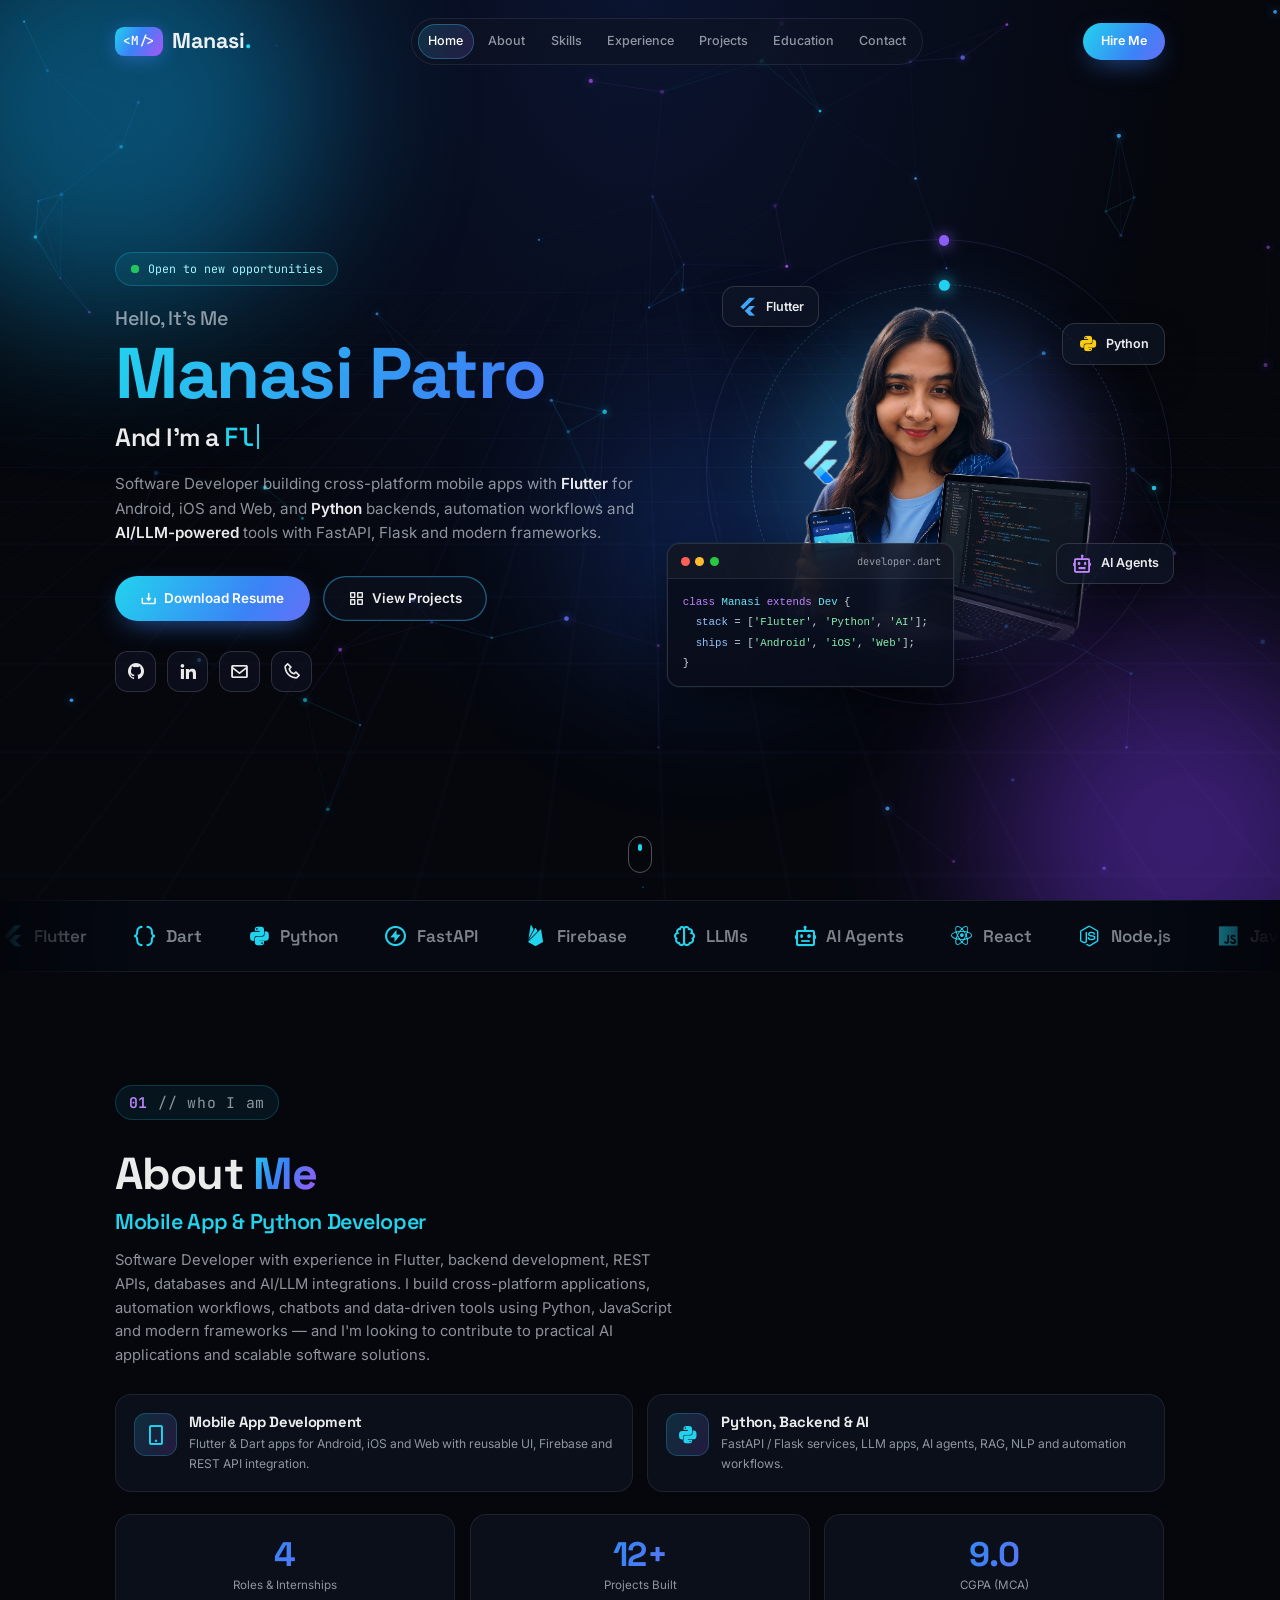
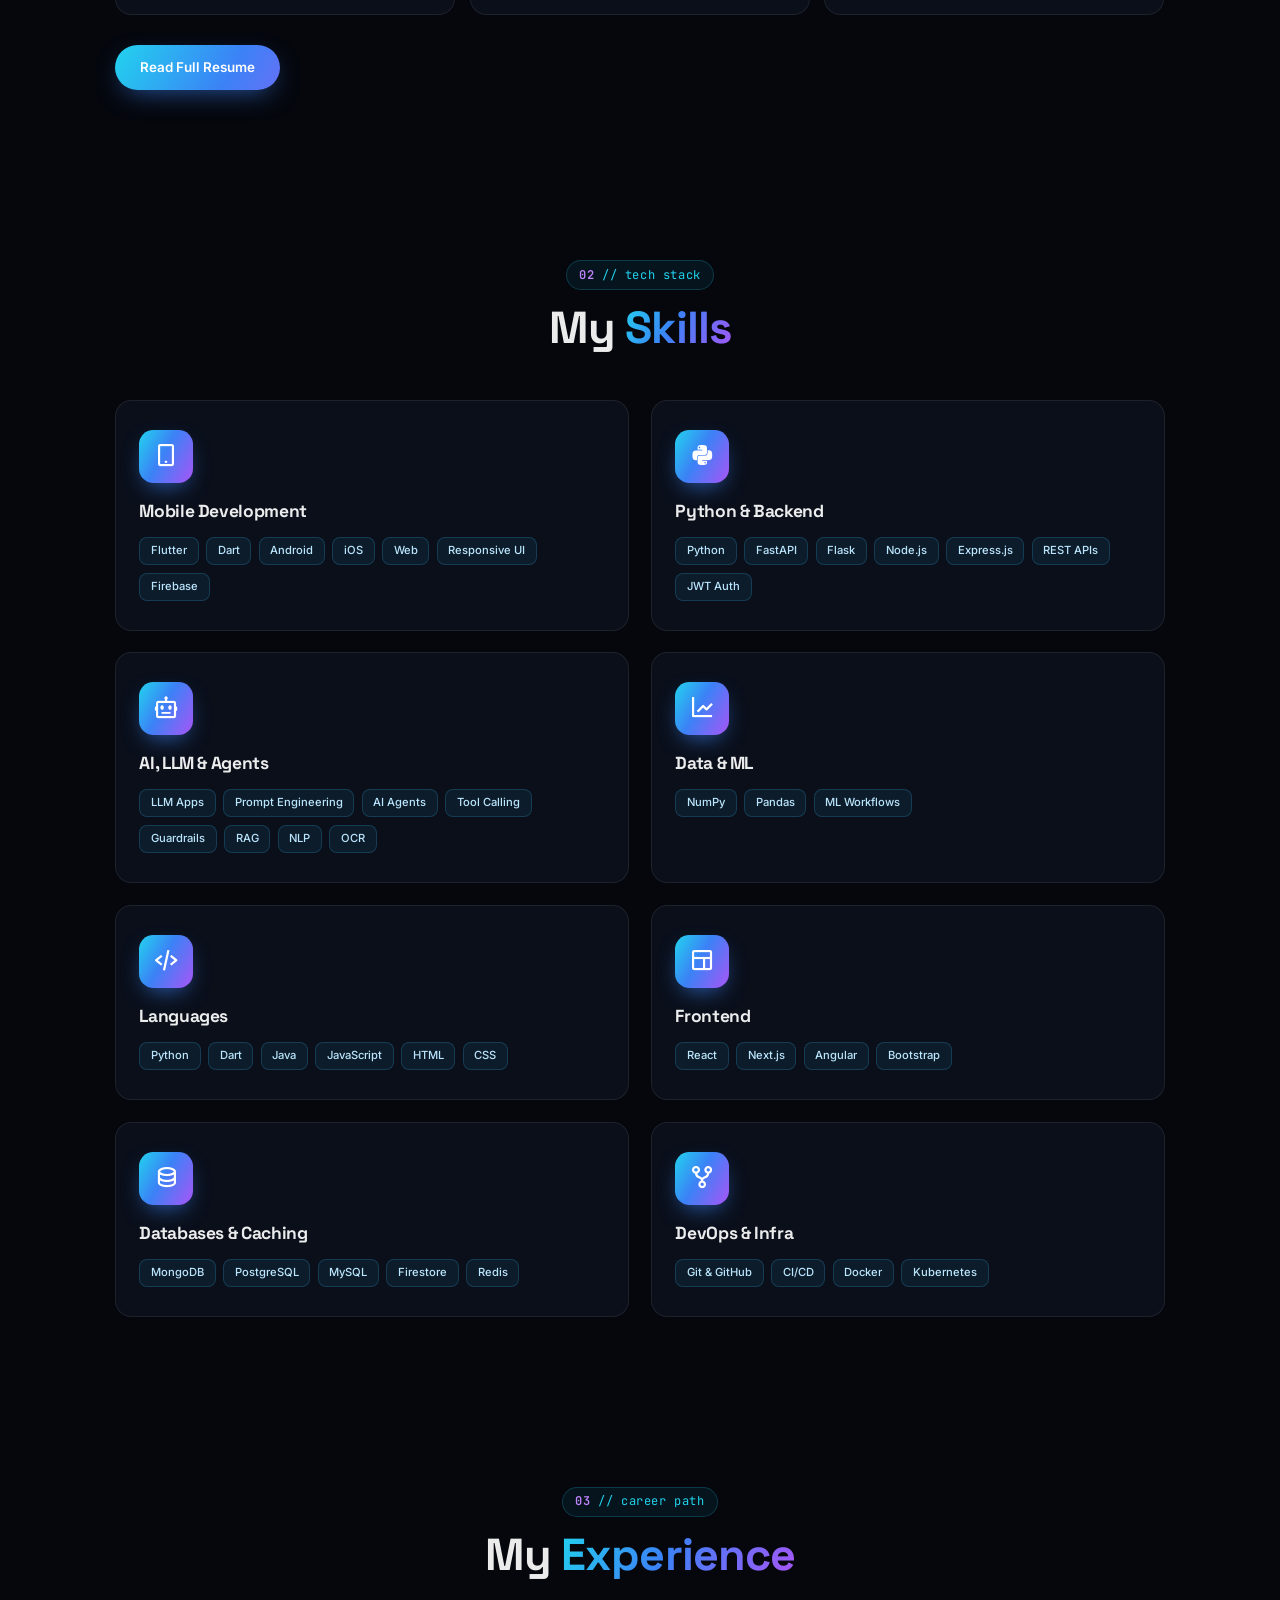
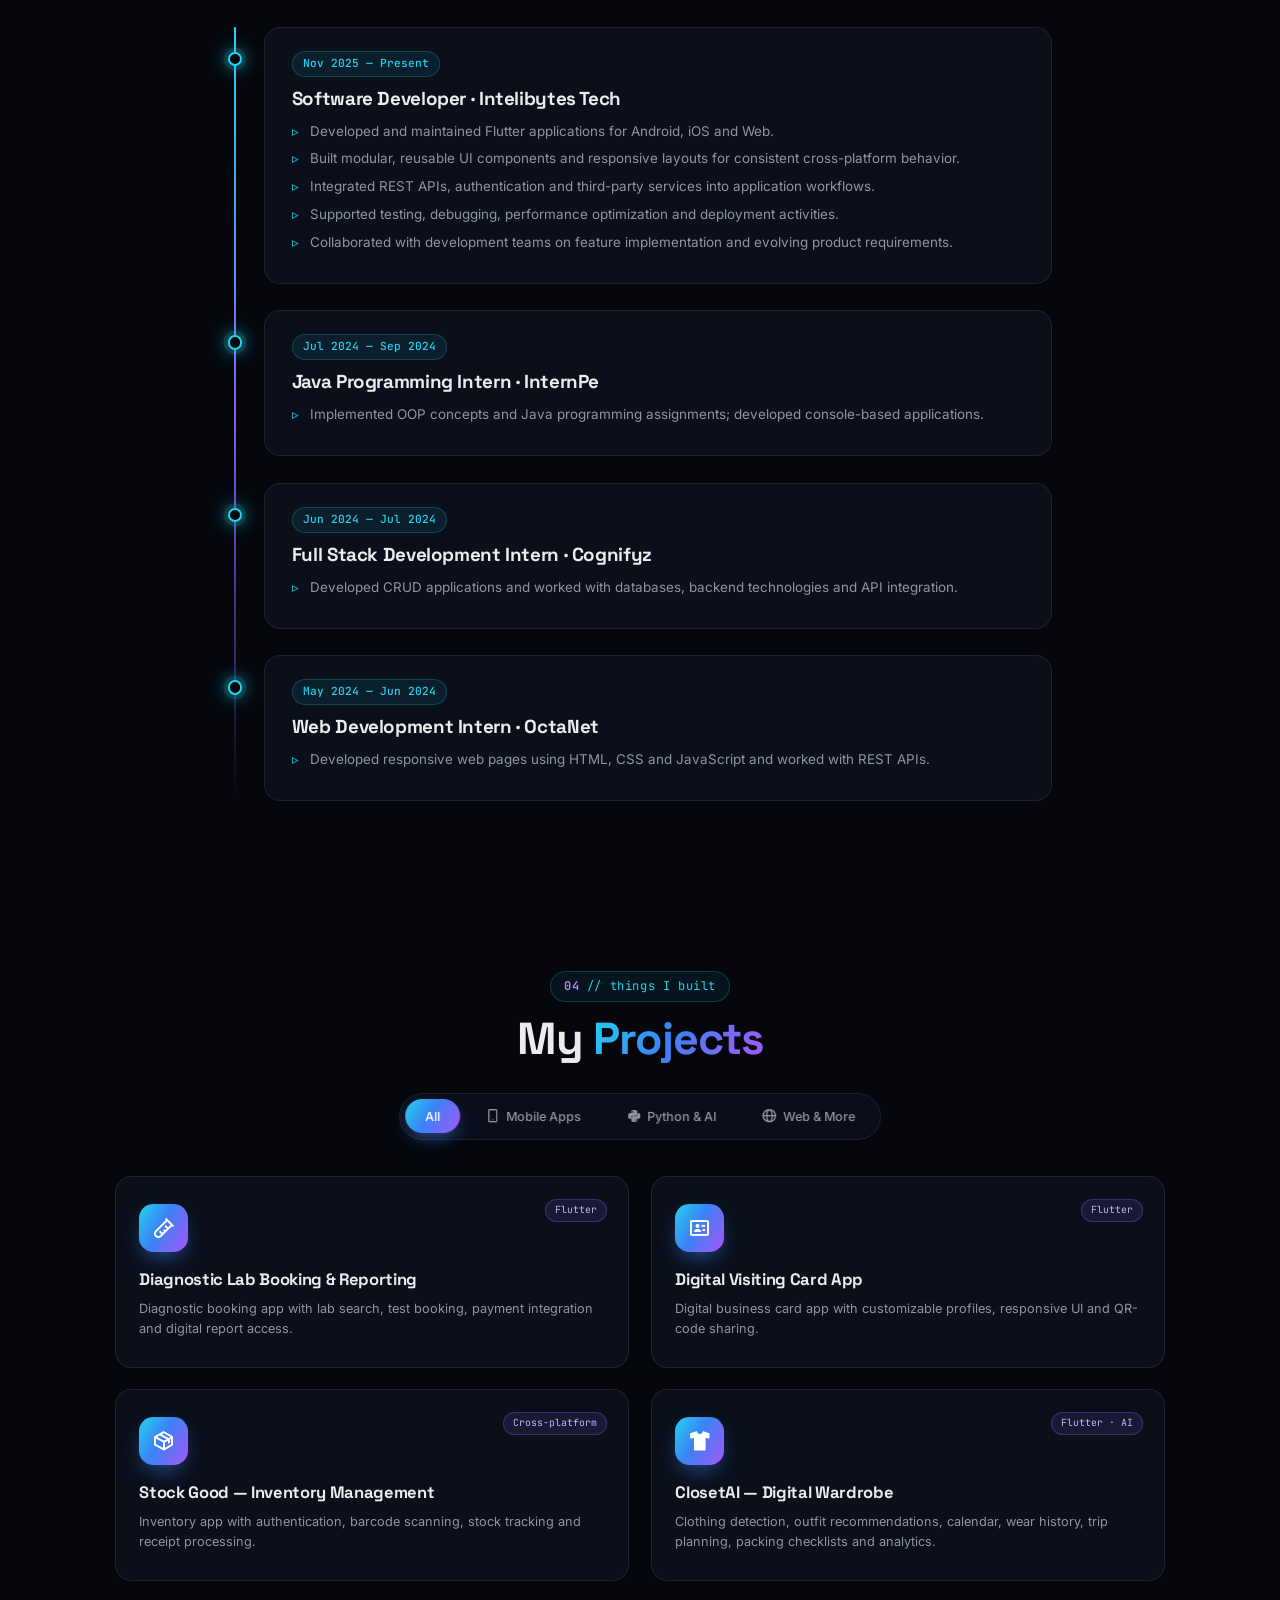
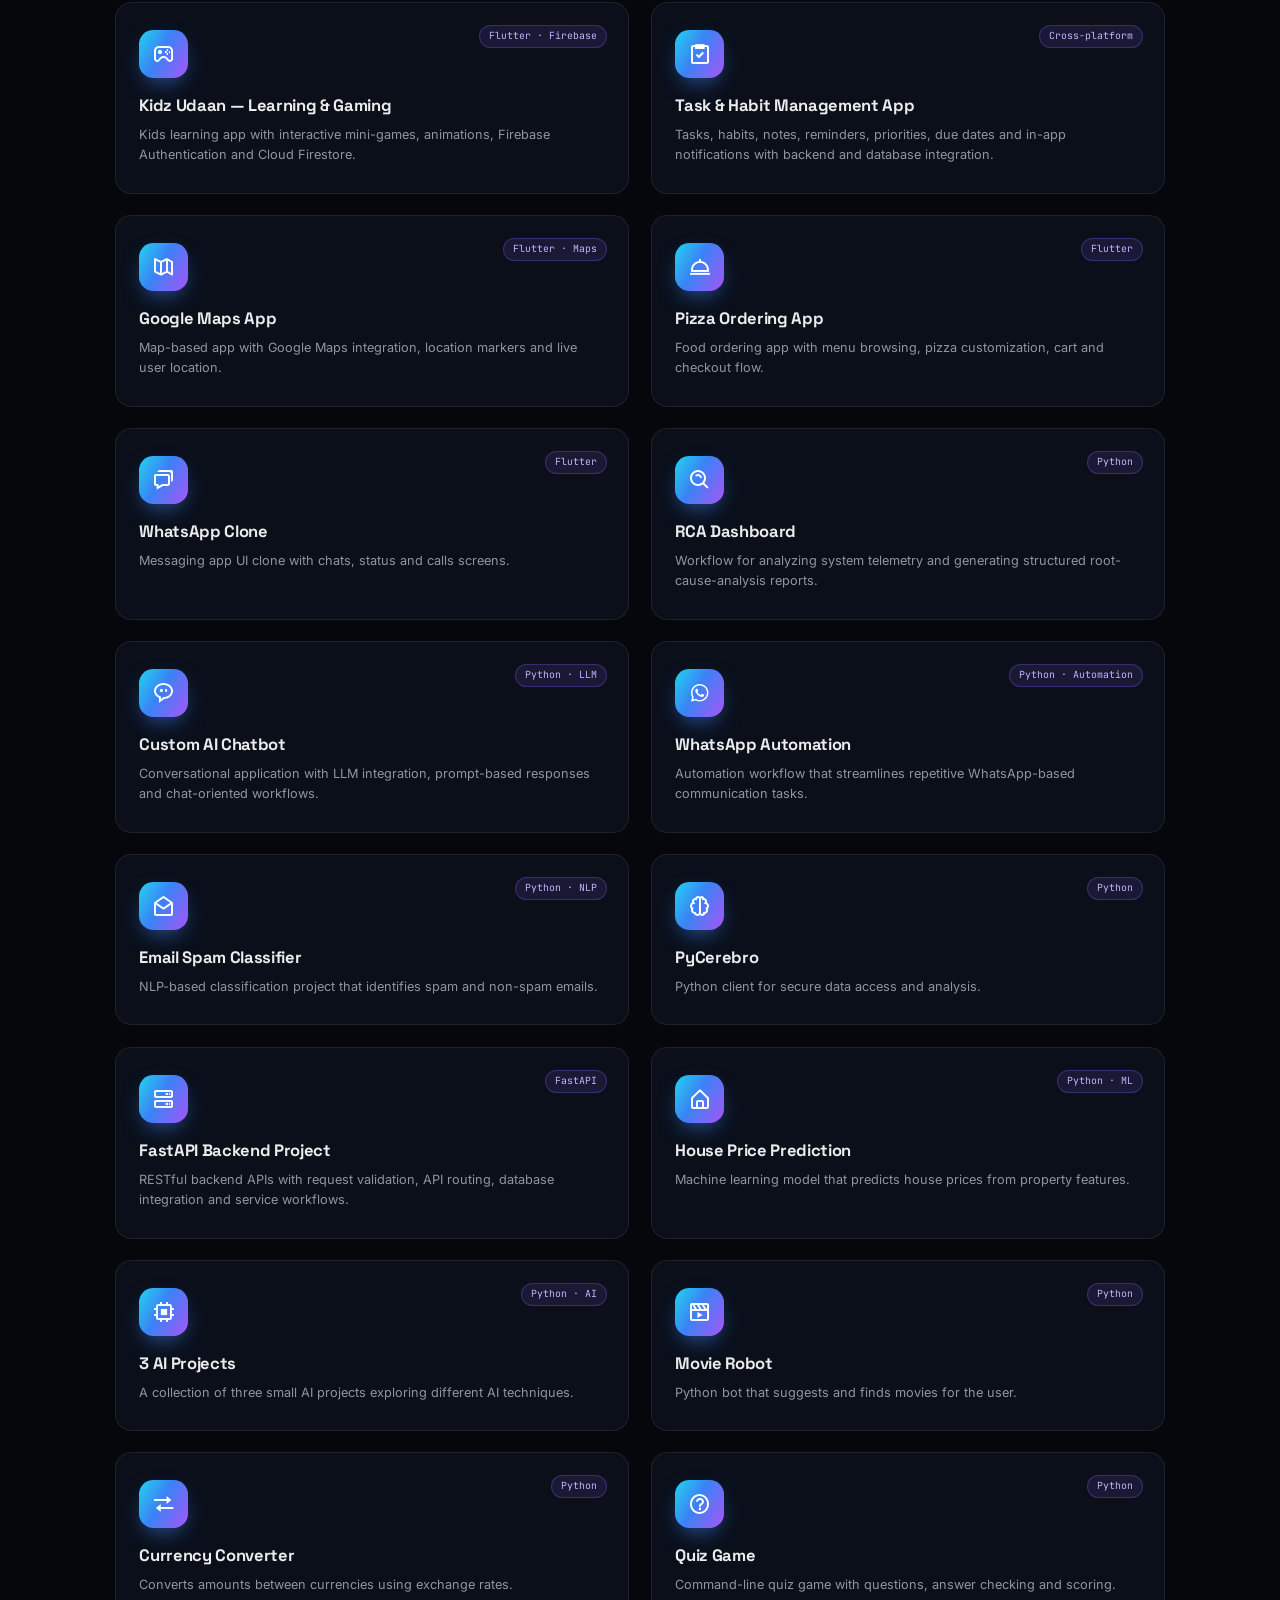
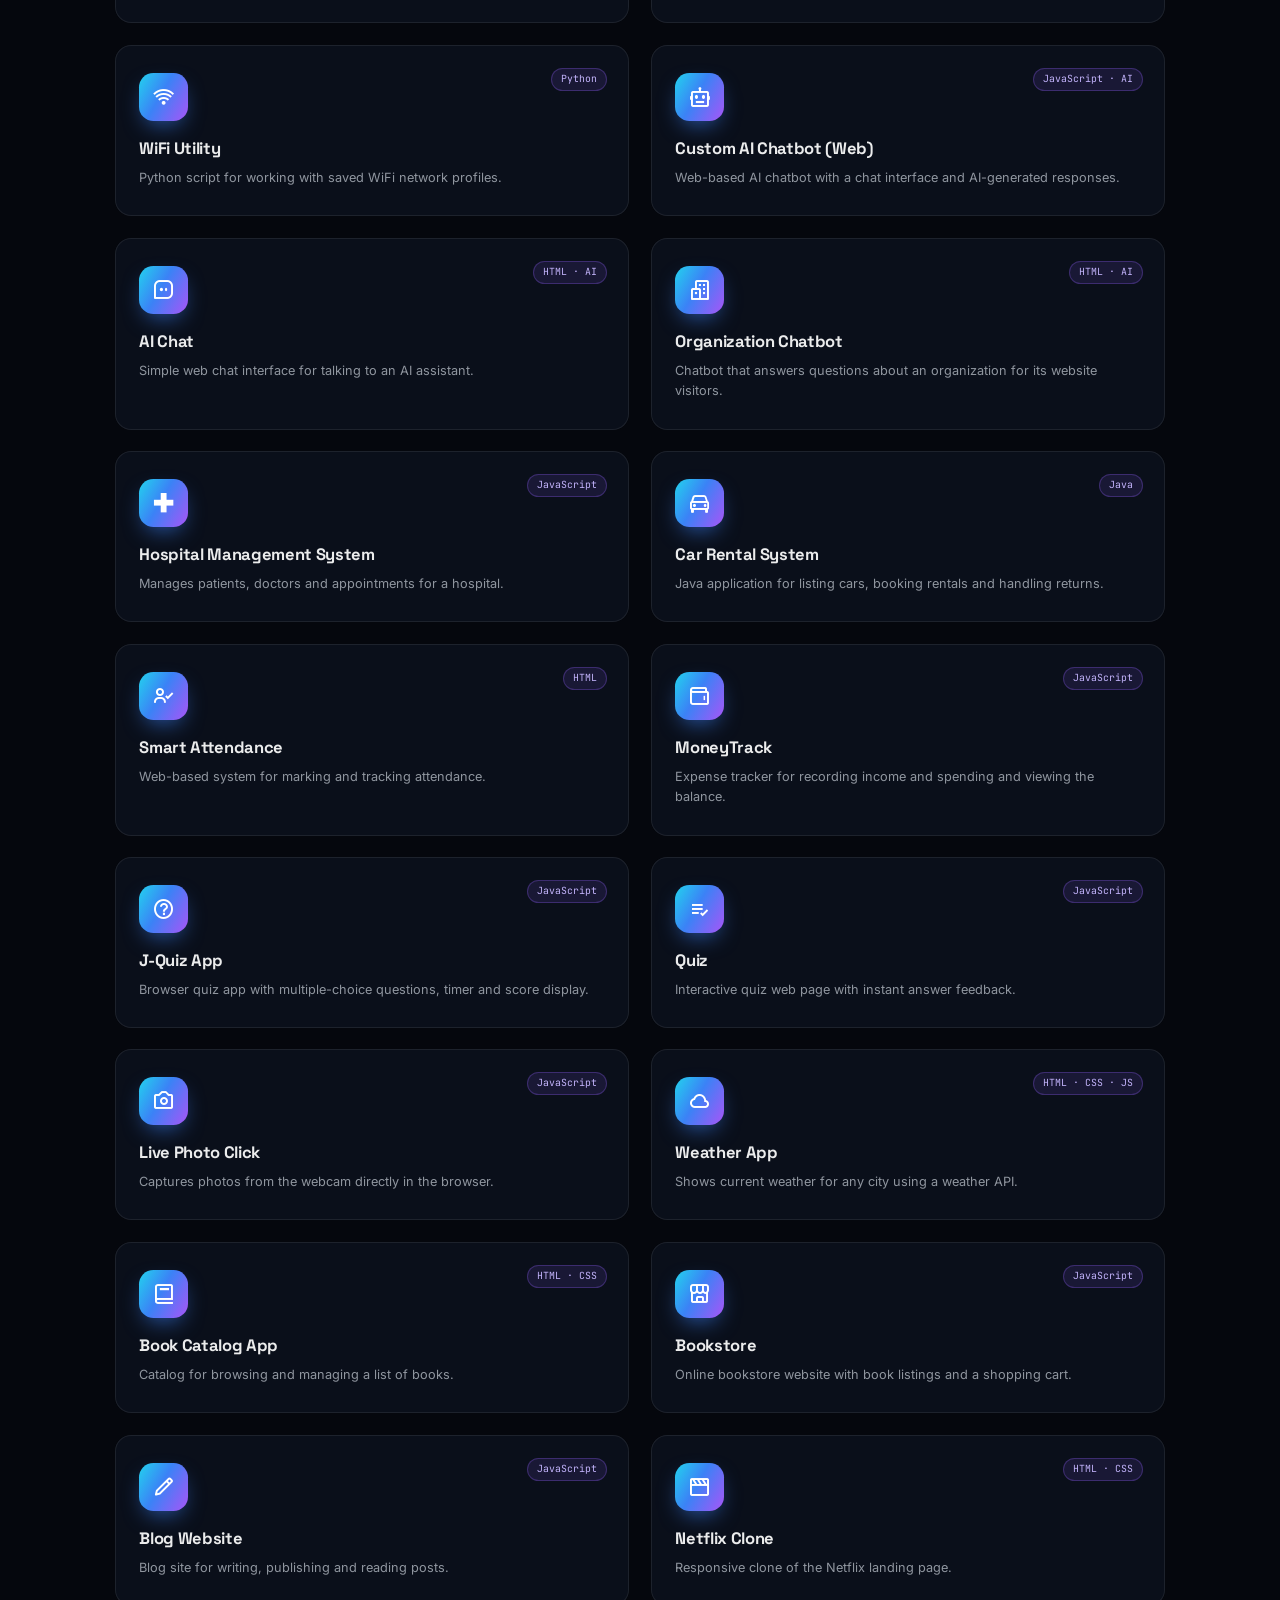
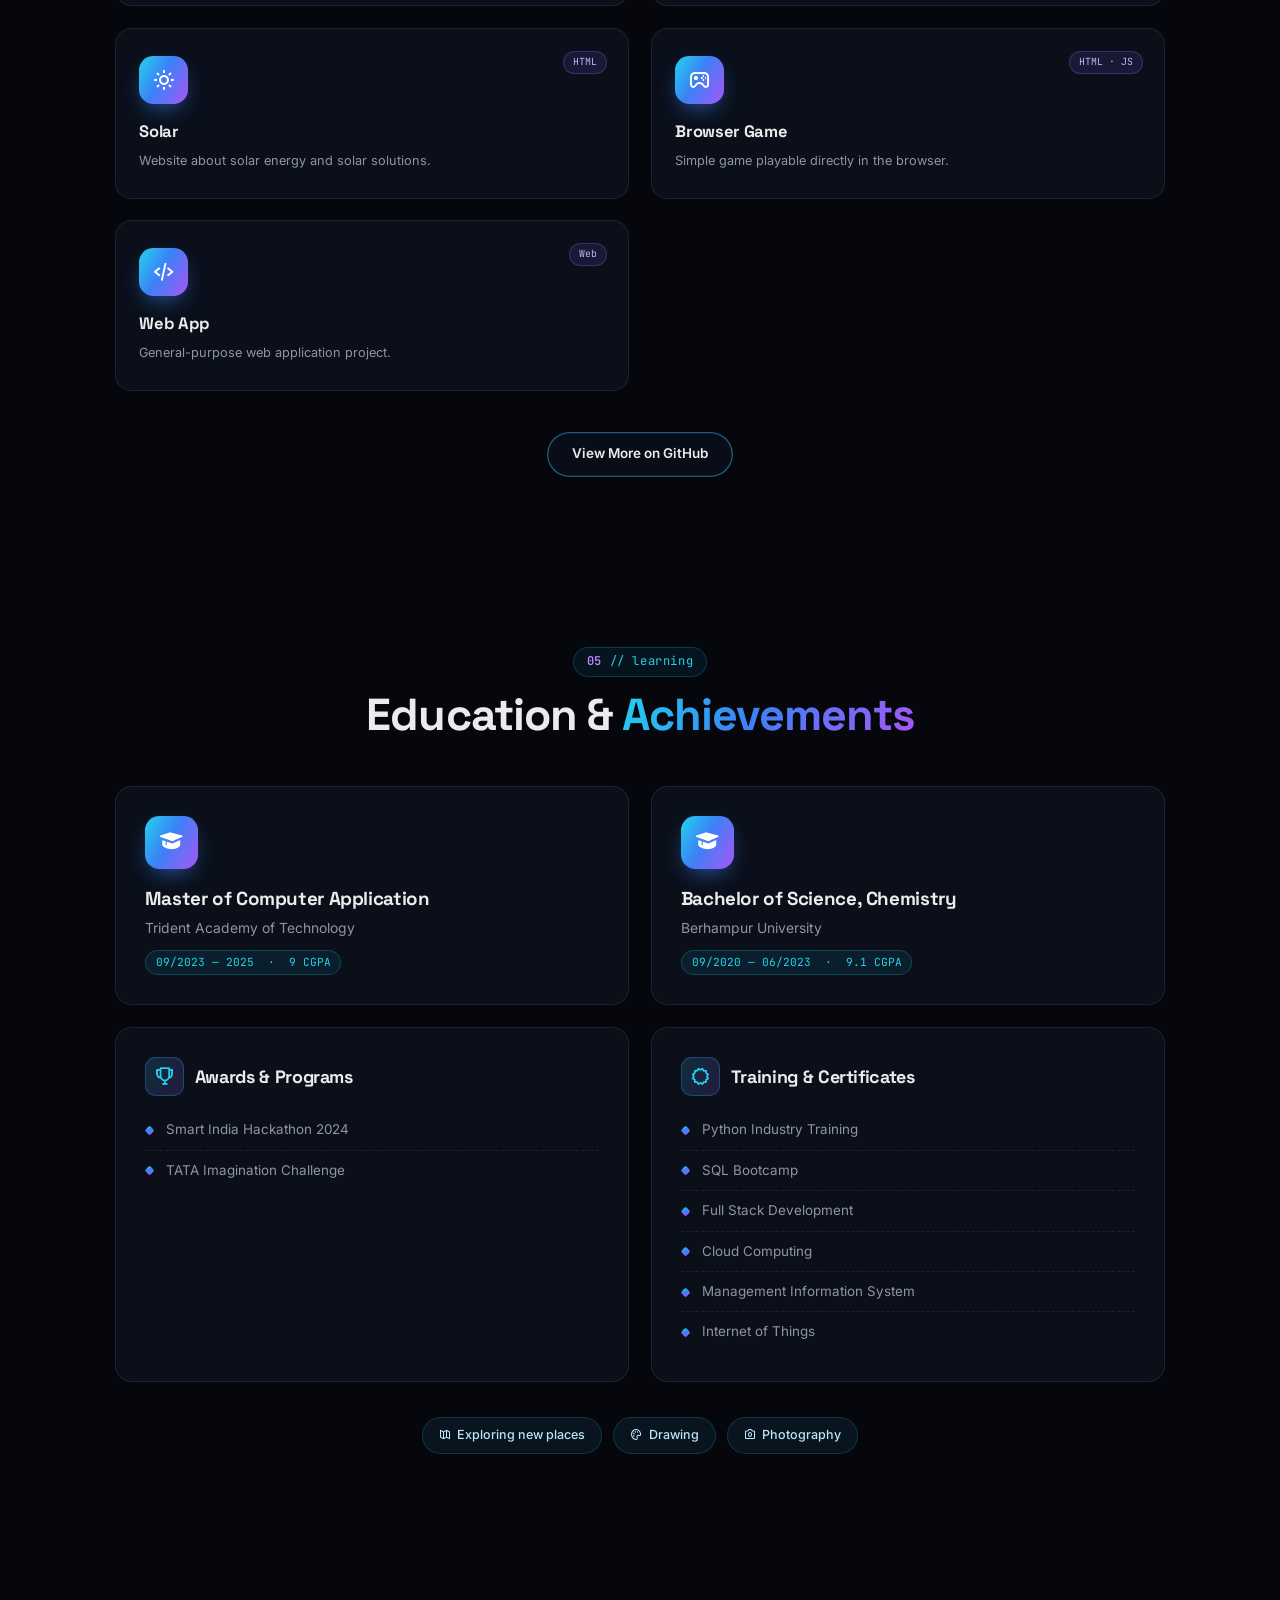
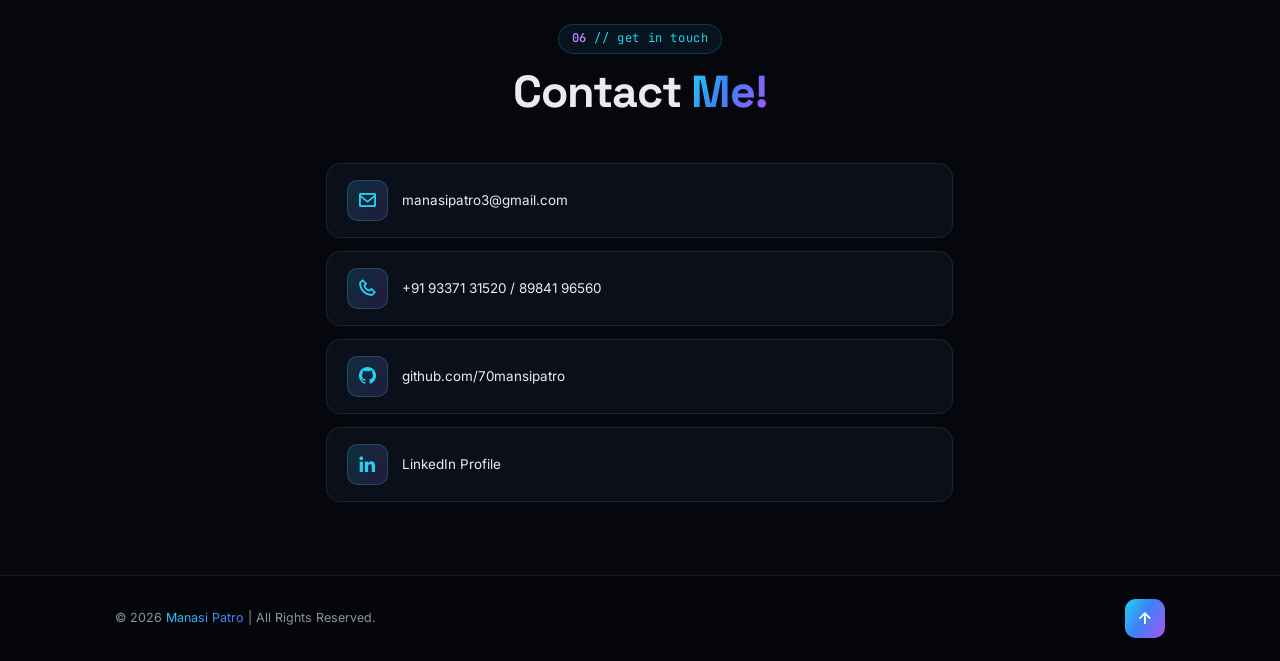
==== commit 688bcad4: "Update portfolio" ====
--- a/index.html
+++ b/index.html
@@ -129,14 +129,6 @@
     </div>
 
     <section class="about" id="about">
-        <div class="about-img">
-            <div class="avatar-ring small">
-                <div class="avatar">
-                    <img src="images/hero-portrait.png" alt="Manasi Patro">
-                </div>
-            </div>
-        </div>
-
         <div class="about-content">
             <p class="section-tag"><b>01</b> // who I am</p>
             <h2 class="heading">About <span>Me</span></h2>
--- a/style.css
+++ b/style.css
@@ -47,7 +47,7 @@
     font-size: 62.5%;
     overflow-x: hidden;
     scroll-behavior: smooth;
-    scroll-padding-top: 8rem;
+    scroll-padding-top: 0;
 }
 
 body {
@@ -812,64 +812,10 @@
 
 .about {
     display: grid;
-    grid-template-columns: .8fr 1.2fr;
+    grid-template-columns: 1fr;
     align-items: center;
     gap: 7rem;
 }
-
-.about-img {
-    display: flex;
-    justify-content: center;
-}
-
-.avatar-ring {
-    position: relative;
-    width: 32rem;
-    height: 32rem;
-    border-radius: 3rem;
-    padding: .3rem;
-    background: var(--gradient);
-    box-shadow: 0 3rem 7rem -2rem rgba(99, 102, 241, .6);
-}
-
-.avatar-ring::before,
-.avatar-ring::after {
-    content: '';
-    position: absolute;
-    border-radius: 3rem;
-    border: .1rem solid rgba(125, 211, 252, .3);
-    inset: -1.6rem;
-    animation: ringPulse 4s ease-in-out infinite;
-}
-
-.avatar-ring::after {
-    inset: -3.2rem;
-    border-color: rgba(167, 139, 250, .18);
-    animation-delay: -2s;
-}
-
-@keyframes ringPulse {
-    0%, 100% { transform: scale(1); opacity: 1; }
-    50% { transform: scale(1.03); opacity: .4; }
-}
-
-.avatar-ring .avatar {
-    width: 100%;
-    height: 100%;
-    border-radius: 2.8rem;
-    overflow: hidden;
-    background: linear-gradient(160deg, #0f1a33, #140f2e);
-}
-
-.avatar-ring .avatar img {
-    width: 100%;
-    height: 100%;
-    object-fit: cover;
-    object-position: top;
-    transition: transform .8s var(--ease);
-}
-
-.avatar-ring:hover .avatar img { transform: scale(1.06); }
 
 .about-content .section-tag { margin-left: 0; }
 
